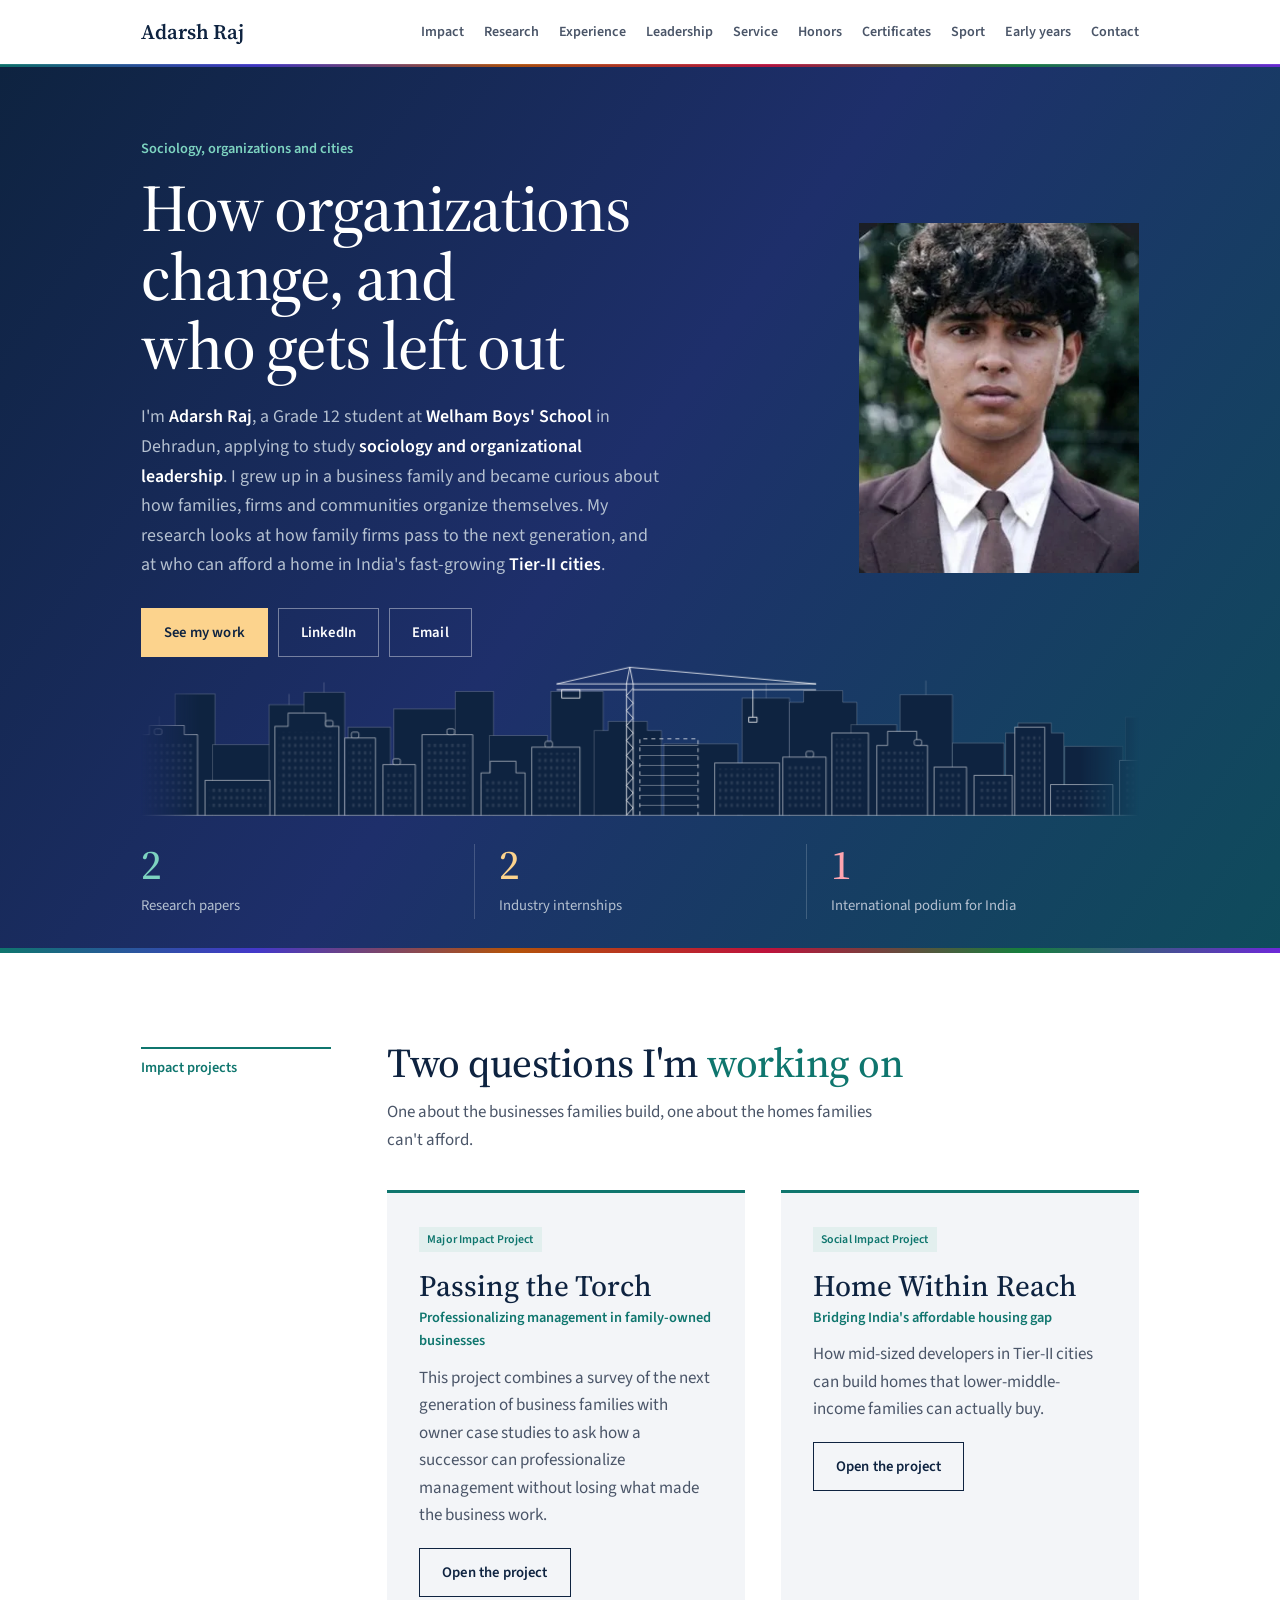
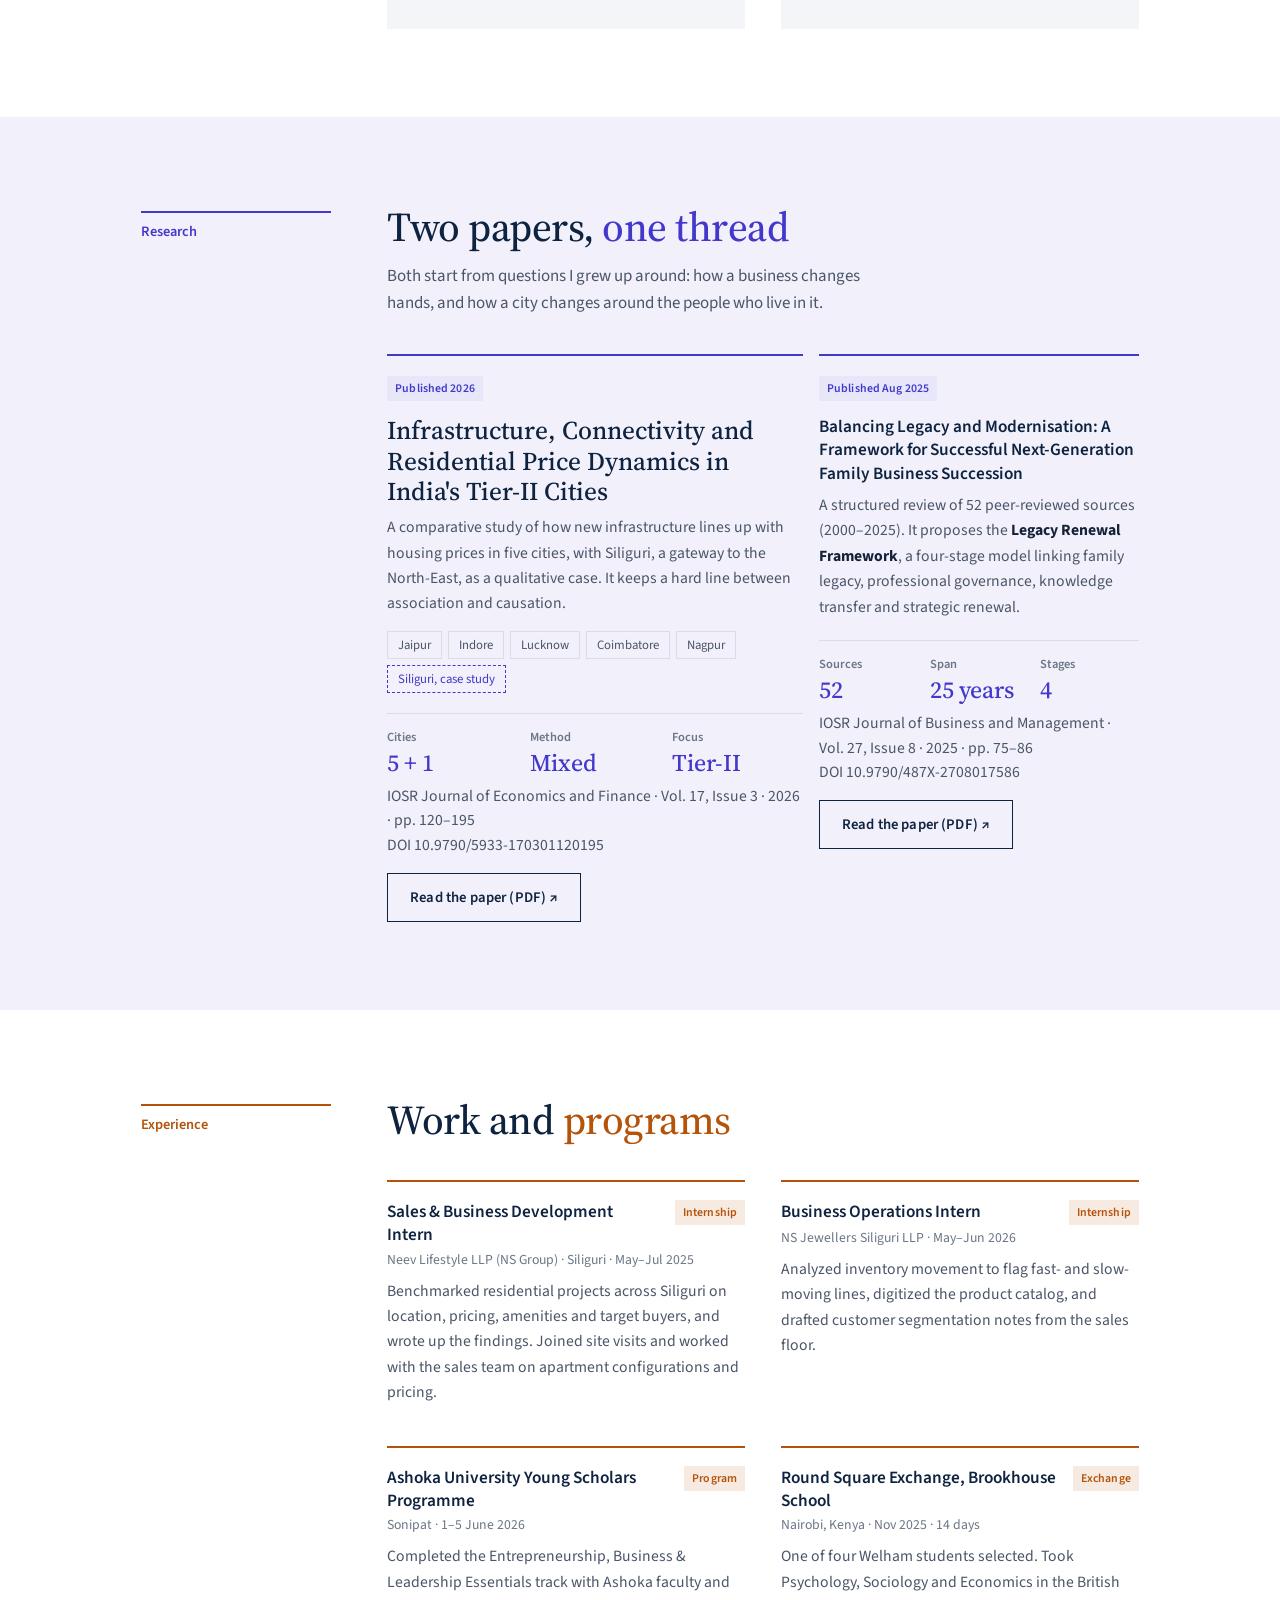
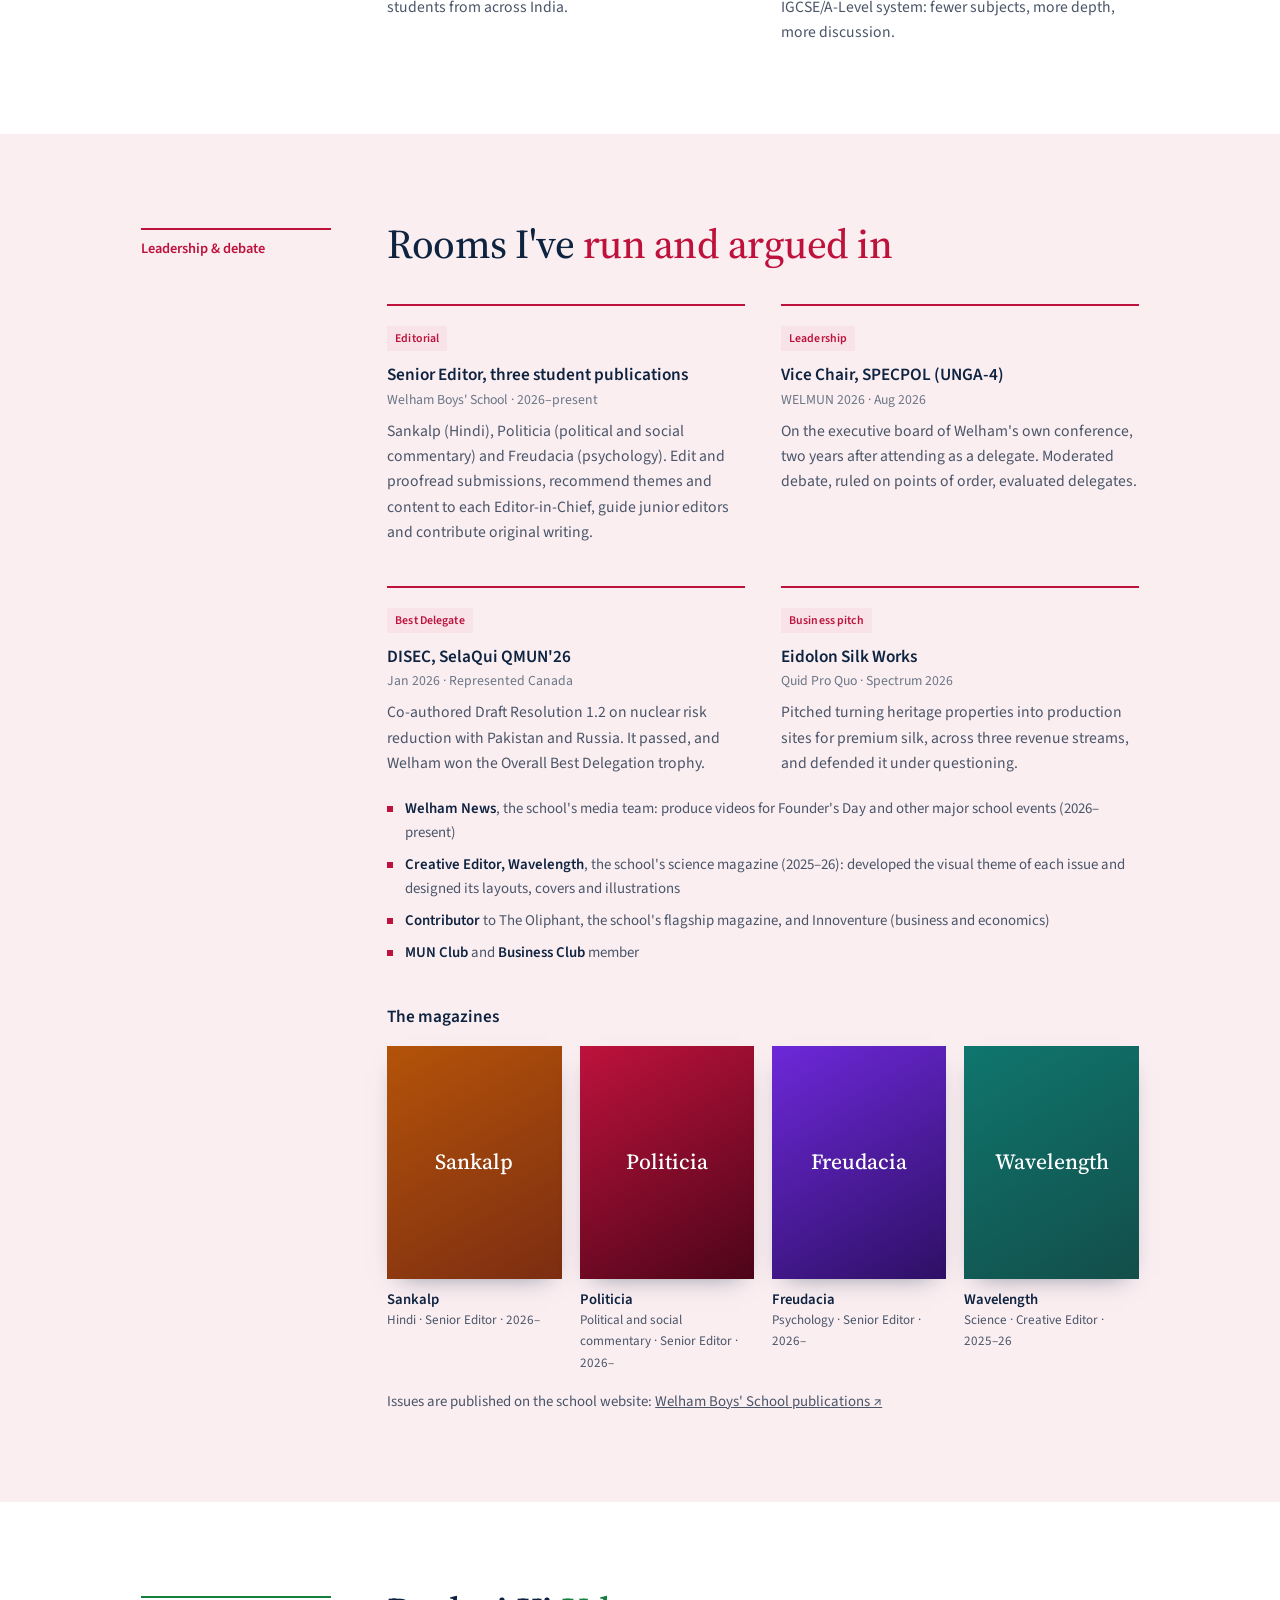
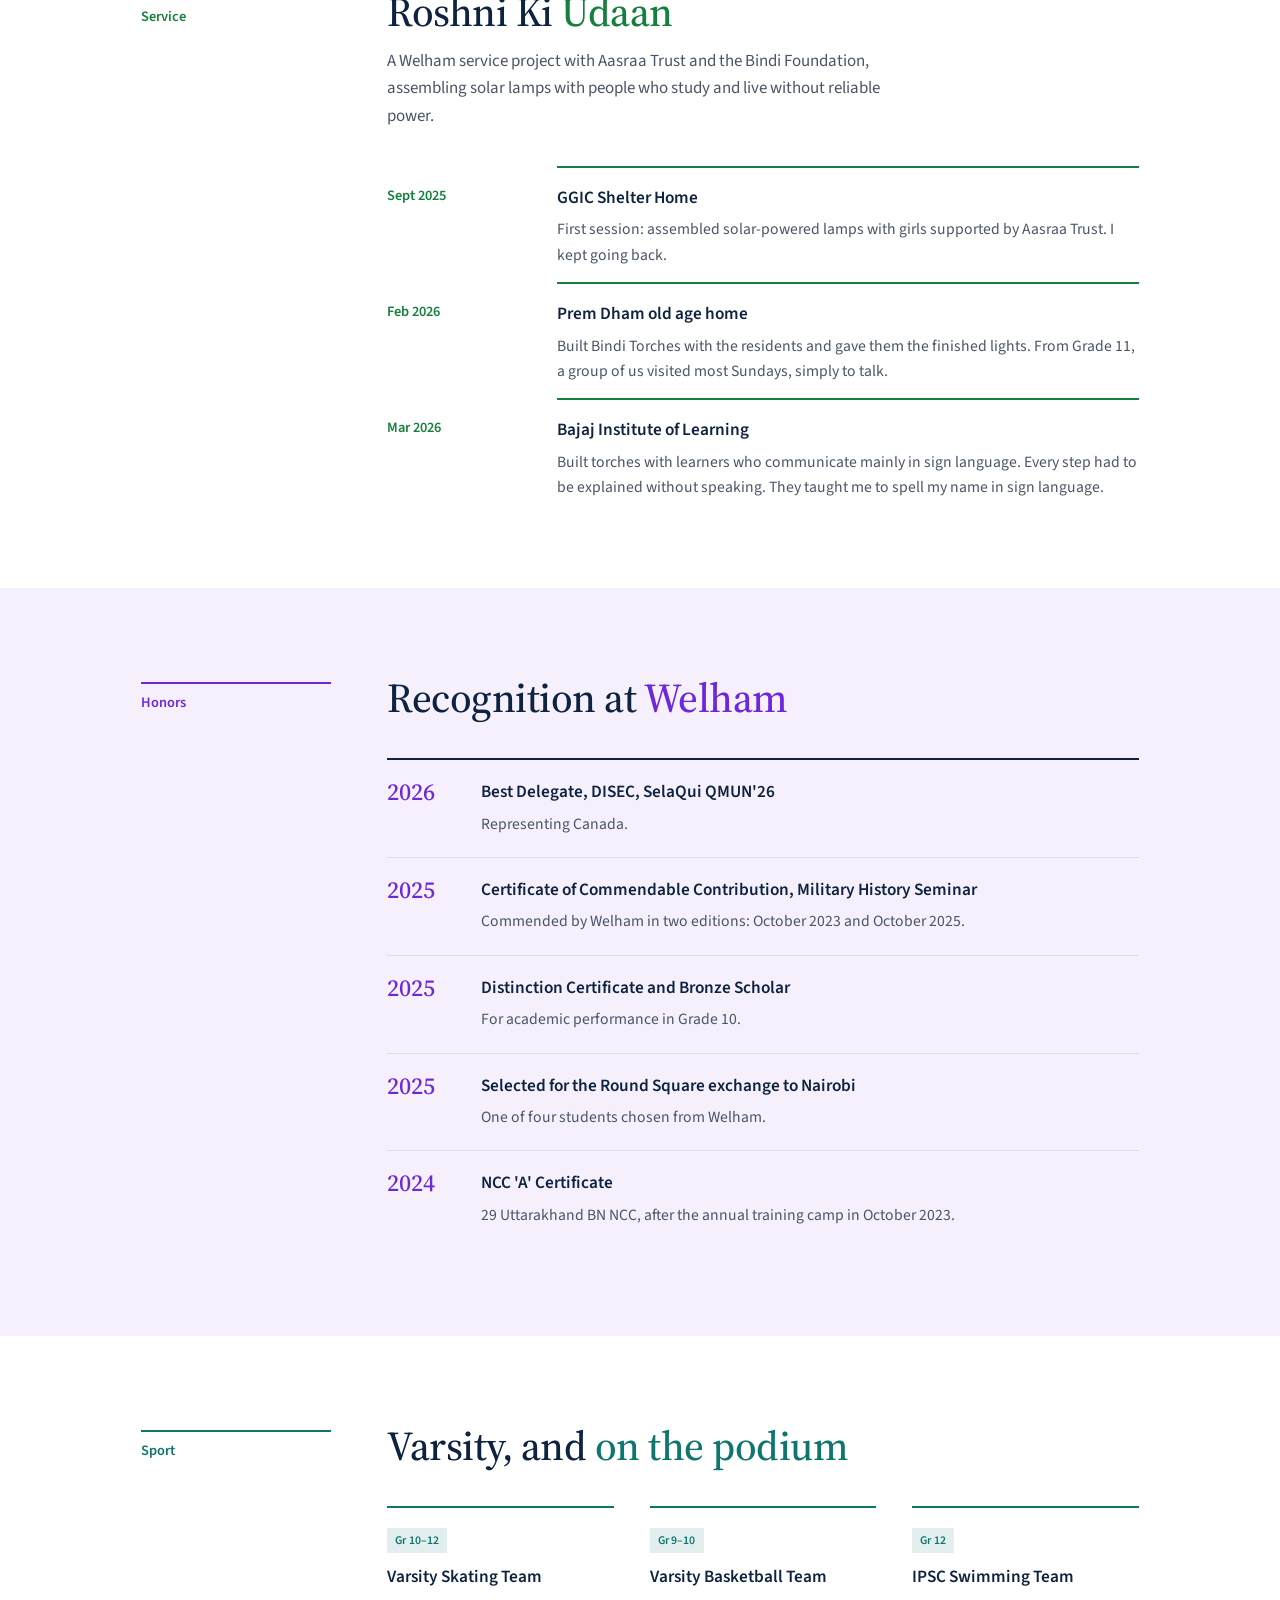
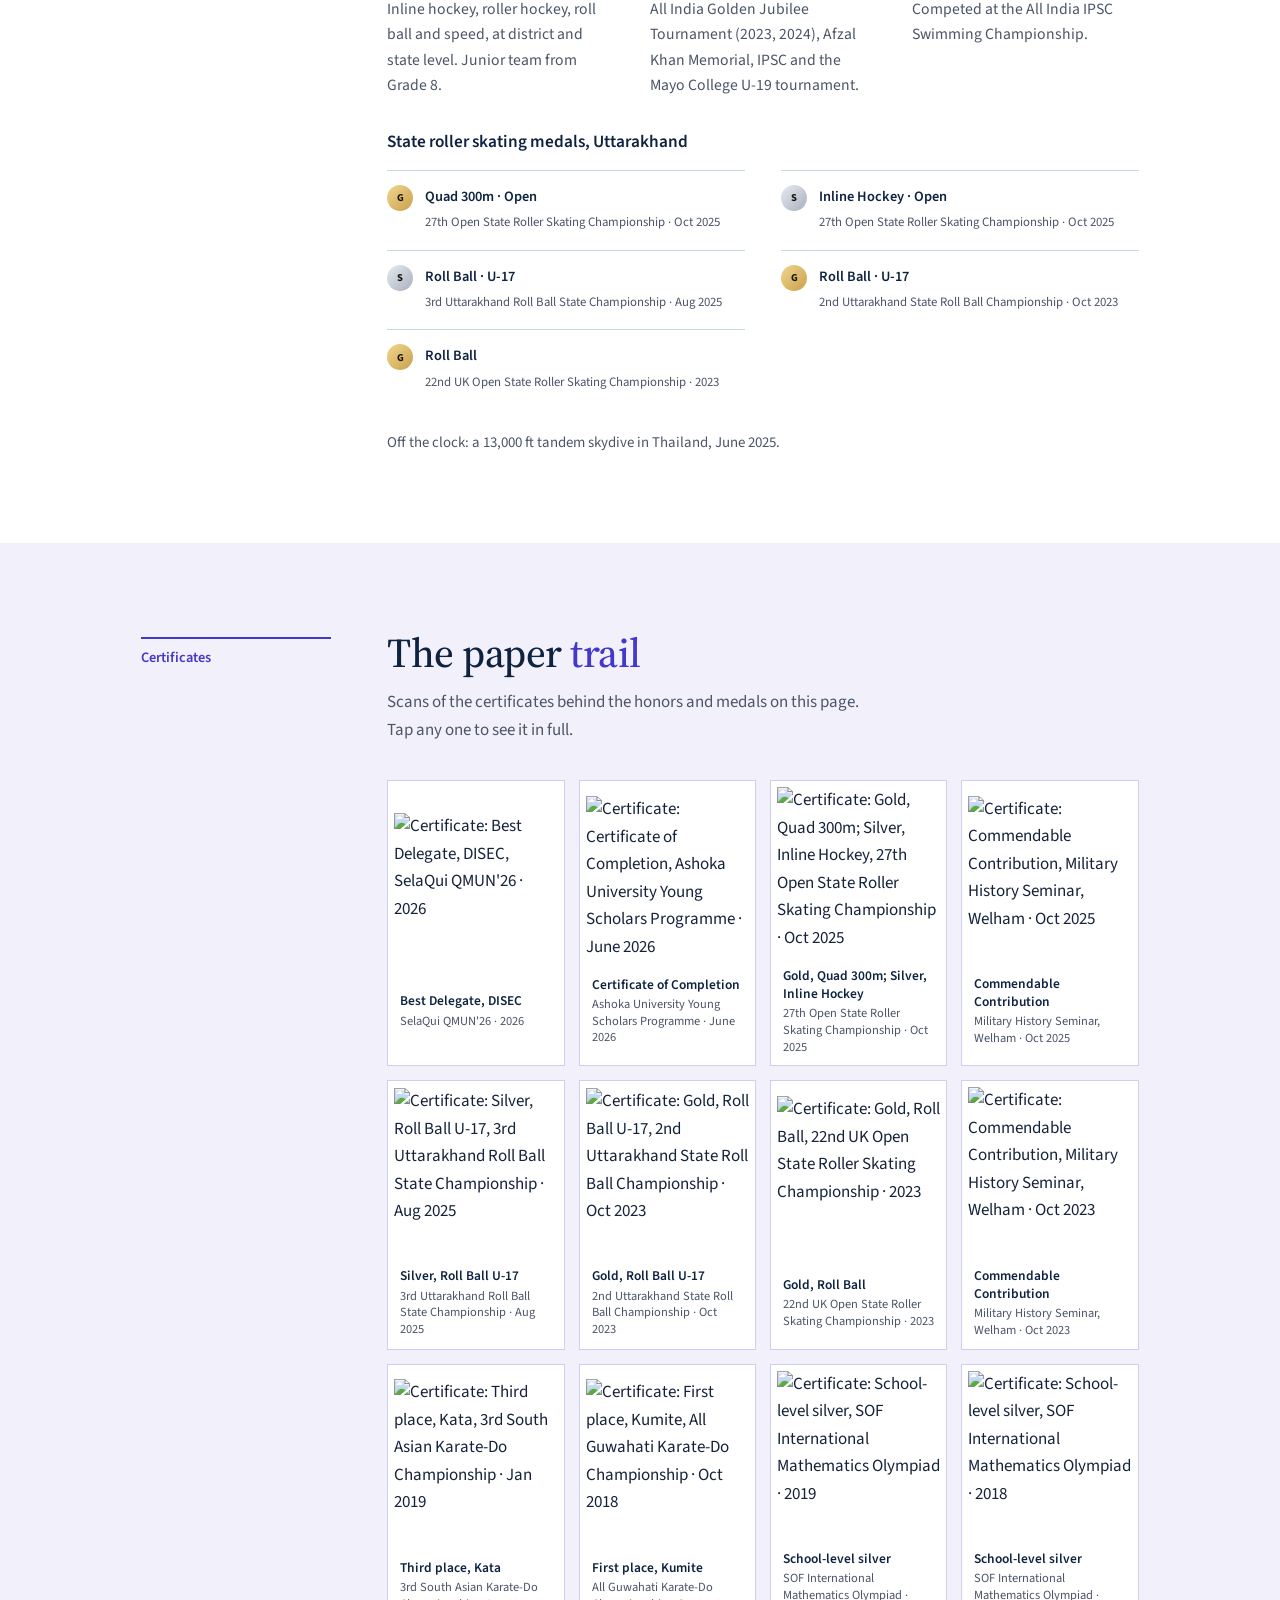
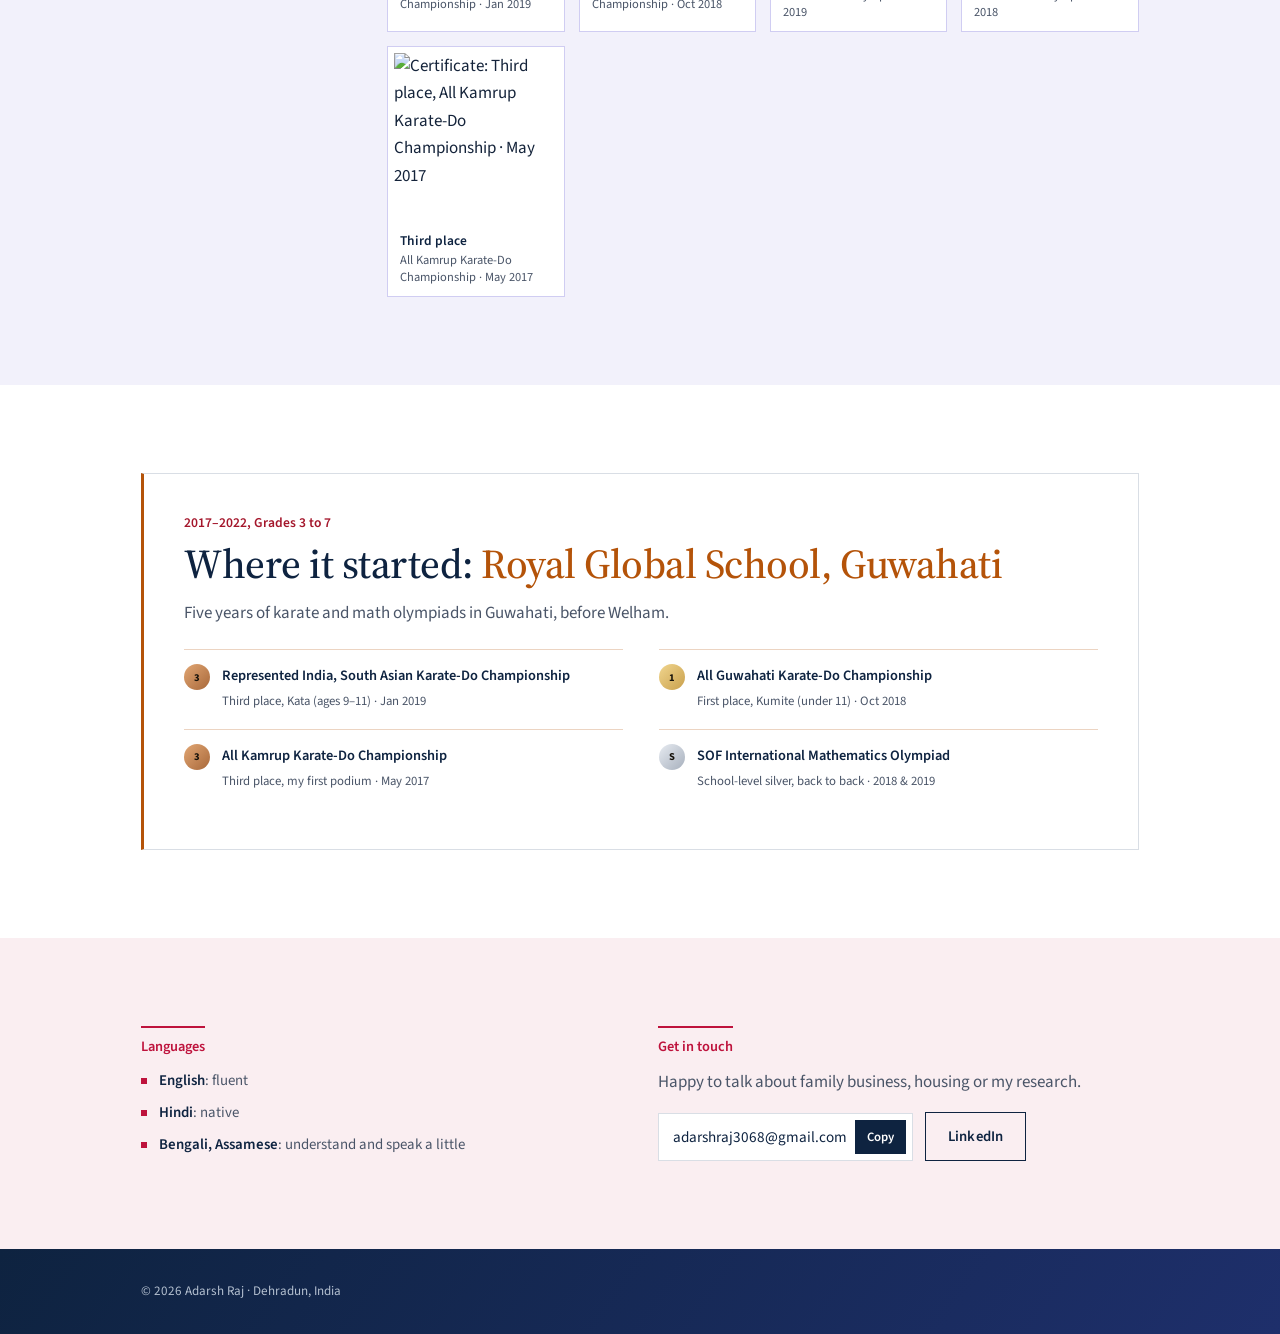
==== index.html @ 747c42c6 "Restore main page with color, certificates and magazines" ====
<!doctype html>
<html lang="en">
<head>
<meta charset="utf-8">
<meta name="viewport" content="width=device-width, initial-scale=1, viewport-fit=cover">
<meta name="google-site-verification" content="YWdhqTRLBDCwGXTAZR_IgAaXhDg65T39j7hcBd7bZ8Q">
<meta name="description" content="Adarsh Raj, a Grade 12 student applying in sociology and organizational leadership: research on family business succession and housing in India.">
<link rel="icon" href="/favicon.ico" sizes="any">
<link rel="icon" href="/icon-192.png" type="image/png" sizes="192x192">
<link rel="apple-touch-icon" href="/apple-touch-icon.png">
<meta name="theme-color" content="#0E2340">
<meta name="referrer" content="strict-origin-when-cross-origin">
<link rel="canonical" href="https://adarshraj.co.in/">
<meta property="og:type" content="website">
<meta property="og:site_name" content="Adarsh Raj">
<meta property="og:title" content="Adarsh Raj | Sociology, Family Business and Housing Research">
<meta property="og:description" content="Adarsh Raj, a Grade 12 student applying in sociology and organizational leadership: research on family business succession and housing in India.">
<meta property="og:url" content="https://adarshraj.co.in/">
<meta property="og:image" content="https://adarshraj.co.in/img/og-main.png">
<meta property="og:image:width" content="1200">
<meta property="og:image:height" content="630">
<meta property="og:image:alt" content="Adarsh Raj: family business and housing research">
<meta property="og:locale" content="en_IN">
<meta name="twitter:card" content="summary_large_image">
<meta name="twitter:title" content="Adarsh Raj | Sociology, Family Business and Housing Research">
<meta name="twitter:description" content="Adarsh Raj, a Grade 12 student applying in sociology and organizational leadership: research on family business succession and housing in India.">
<meta name="twitter:image" content="https://adarshraj.co.in/img/og-main.png">
<script type="application/ld+json">{"@context":"https://schema.org","@graph":[{"@type":"Person","@id":"https://adarshraj.co.in/#adarsh","name":"Adarsh Raj","url":"https://adarshraj.co.in/","image":"https://adarshraj.co.in/img/adarsh.jpg","sameAs":["https://www.linkedin.com/in/adarshraj3068"],"description":"Grade 12 student applying to study sociology and organizational leadership, with research on family business succession and affordable housing in India.","knowsAbout":["Family business succession","Affordable housing","Real estate","Tier-II cities"],"affiliation":{"@type":"EducationalOrganization","name":"The Welham Boys' School","address":"Dehradun, India"}},{"@type":"WebSite","@id":"https://adarshraj.co.in/#site","url":"https://adarshraj.co.in/","name":"Adarsh Raj","publisher":{"@id":"https://adarshraj.co.in/#adarsh"}},{"@type":"ScholarlyArticle","headline":"Infrastructure, Connectivity and Residential Price Dynamics in India's Tier-II Cities","author":{"@id":"https://adarshraj.co.in/#adarsh"},"datePublished":"2026","isPartOf":{"@type":"Periodical","name":"IOSR Journal of Economics and Finance"},"url":"https://www.iosrjournals.org/iosr-jef/papers/Vol17-Issue3/Ser-1/O170301120195.pdf"},{"@type":"ScholarlyArticle","headline":"Balancing Legacy and Modernisation: A Framework for Successful Next-Generation Family Business Succession","author":{"@id":"https://adarshraj.co.in/#adarsh"},"datePublished":"2025-08","isPartOf":{"@type":"Periodical","name":"IOSR Journal of Business and Management"},"url":"https://www.iosrjournals.org/iosr-jbm/papers/Vol27-issue8/Ser-1/K2708017586.pdf"}]}</script>
<title>Adarsh Raj | Sociology, Family Business and Housing Research</title>
<link rel="preconnect" href="https://fonts.googleapis.com">
<link rel="preconnect" href="https://fonts.gstatic.com" crossorigin>
<link rel="stylesheet" href="https://fonts.googleapis.com/css2?family=Source+Serif+4:opsz,wght@8..60,500;8..60,600&family=Source+Sans+3:wght@400;600;700&display=swap">
<style>
/* Layout: navy cover band with photo and key figures; ruled sections with labels in a left column; navy footer. */
:root{
  --bg:#FFFFFF; --bg2:#F3F5F8; --card:#FFFFFF; --card2:#F7F8FA; --line:#D9DEE5;
  --text:#14233A; --muted:#4A5568; --dim:#6B7686;
  --gold:#A4162B; --gold2:#0E2340; --goldsoft:rgba(14,35,64,.045); --blue:#2F5D8A;
  --navy:#0E2340; --navy2:#1B355A; --crimson:#A4162B; --onnavy:#F2F5F9; --onnavy2:#B4C0D0;
  --display:"Source Serif 4",Georgia,"Times New Roman",serif; --body:"Source Sans 3",system-ui,-apple-system,"Segoe UI",sans-serif; --mono:"Source Sans 3",system-ui,sans-serif;
  color-scheme:light;
}
*{box-sizing:border-box}
html{scroll-behavior:smooth}
@media (prefers-reduced-motion:reduce){html{scroll-behavior:auto}*{animation:none!important;transition:none!important}}
body{background:var(--bg);color:var(--text);font:400 1rem/1.65 var(--body);-webkit-font-smoothing:antialiased}
a{color:inherit}
:focus-visible{outline:2px solid var(--gold);outline-offset:3px;border-radius:6px}
.wrap{max-width:1100px;margin:0 auto;padding-inline:max(16px,4vw)}
.glow{position:fixed;inset:auto;border-radius:50%;filter:blur(100px);pointer-events:none;z-index:0;opacity:.35}
.glow.a{width:560px;height:560px;background:#cfe5da;top:-200px;left:-180px}
.glow.b{width:480px;height:480px;background:#efe3c9;top:40%;right:-220px;opacity:.22}
main,nav,footer{position:relative;z-index:1}

/* nav */
nav{position:sticky;top:env(safe-area-inset-top,0px);z-index:20;background:rgba(247,245,240,.88);backdrop-filter:blur(14px);-webkit-backdrop-filter:blur(14px);border-bottom:1px solid var(--line)}
nav .wrap{display:flex;align-items:center;gap:24px;height:60px}
.brand{font:600 1.1rem var(--display);text-decoration:none;white-space:nowrap}
.brand span{color:var(--gold)}
.links{display:flex;gap:20px;overflow-x:auto;scrollbar-width:none;margin-left:auto;mask-image:linear-gradient(90deg,#000 90%,transparent)}
.links::-webkit-scrollbar{display:none}
.links a{font:600 .82rem var(--body);color:var(--muted);text-decoration:none;white-space:nowrap;padding:6px 0}
.links a:hover{color:var(--gold)}

/* hero */
.hero{display:grid;grid-template-columns:minmax(0,1fr) 300px;gap:56px;align-items:center;padding-block:80px 64px}
.eyebrow{font:500 .72rem/1 var(--mono);letter-spacing:.16em;text-transform:uppercase;color:var(--gold)}
h1{font:500 clamp(2.6rem,6vw,4.4rem)/1.03 var(--display);letter-spacing:-.02em;margin:16px 0 20px;text-wrap:balance}
h1 em{color:var(--gold);font-style:italic}
.lede{color:var(--muted);font-size:1.08rem;max-width:56ch;margin:0}
.lede b{color:var(--text);font-weight:600}
.ctas{display:flex;flex-wrap:wrap;gap:10px;margin-top:28px}
.btn{display:inline-flex;align-items:center;gap:8px;padding:12px 18px;border-radius:12px;font:600 .9rem var(--body);text-decoration:none;border:1px solid var(--line);background:var(--card);transition:transform .2s,border-color .2s,background .2s}
.btn:hover{transform:translateY(-2px);border-color:var(--gold2)}
.btn.gold{background:#1F5C4A;color:#fff;border-color:transparent}
.portrait{position:relative;justify-self:center;width:100%;max-width:300px}
.portrait .ring{aspect-ratio:1;border-radius:50%;padding:6px;background:conic-gradient(from 200deg,var(--gold),#9cc4b4,var(--gold))}
.portrait img{width:100%;height:100%;object-fit:cover;border-radius:50%;display:block;border:6px solid var(--bg)}
.stats{display:grid;grid-template-columns:repeat(3,minmax(0,1fr));gap:12px;margin-top:48px;padding-top:28px;border-top:1px solid var(--line)}
.stat b{display:block;font:500 2rem/1.1 var(--display);color:var(--gold);font-variant-numeric:tabular-nums}
.stat span{font-size:.82rem;color:var(--muted)}

/* sections */
section{padding-block:72px;border-top:1px solid var(--line);scroll-margin-top:60px}
.head{margin-bottom:32px;max-width:680px}
h2{font:500 clamp(1.8rem,3.4vw,2.5rem)/1.12 var(--display);margin:10px 0 8px;text-wrap:balance}
h2 em{color:var(--gold);font-style:italic}
.head p{color:var(--muted);margin:0}
h3{font:600 1.05rem/1.35 var(--body);margin:0}
.card{background:var(--card);border:1px solid var(--line);border-radius:18px;padding:22px}
.card p{color:var(--muted);font-size:.93rem;margin:8px 0 0}
.meta{font:500 .74rem/1.4 var(--mono);color:var(--dim);margin-top:4px;letter-spacing:.02em}
.grid2{display:grid;grid-template-columns:repeat(2,minmax(0,1fr));gap:16px}
.grid3{display:grid;grid-template-columns:repeat(3,minmax(0,1fr));gap:16px}
.pill{display:inline-block;font:600 .68rem var(--body);padding:4px 10px;border-radius:99px;background:var(--goldsoft);color:var(--gold);white-space:nowrap}
.pill.blue{background:rgba(31,78,121,.08);color:var(--blue)}
.top{display:flex;justify-content:space-between;align-items:flex-start;gap:12px}
ul.clean{list-style:none;padding:0;margin:12px 0 0;display:grid;gap:8px}
ul.clean li{color:var(--muted);font-size:.93rem;padding-left:18px;position:relative}
ul.clean li::before{content:"";position:absolute;left:0;top:.62em;width:7px;height:7px;border-radius:2px;background:var(--gold2)}
ul.clean b{color:var(--text);font-weight:600}

/* impact */
.impact{position:relative;overflow:hidden;padding:28px;border-radius:22px;background:linear-gradient(160deg,var(--card2),var(--card));border:1px solid var(--line)}
.impact h3{font:500 1.6rem/1.2 var(--display);margin-top:14px}
.impact .sub{color:var(--gold);font-weight:600;font-size:.9rem;margin-top:4px}
.impact .soon{margin-top:18px;font:500 .76rem var(--mono);color:var(--dim)}

/* research */
.pub{margin:18px 0 0;font:500 .74rem/1.5 var(--mono);color:var(--dim)}
.paper .btn{margin-top:16px}
.feature{display:grid;grid-template-columns:minmax(0,1.3fr) minmax(0,1fr);gap:16px}
.paper.big h3{font:500 1.45rem/1.25 var(--display)}
dl.facts{display:grid;grid-template-columns:repeat(3,minmax(0,1fr));gap:12px;margin:20px 0 0}
dl.facts dt{font:500 .66rem var(--mono);letter-spacing:.1em;text-transform:uppercase;color:var(--dim)}
dl.facts dd{margin:4px 0 0;font:500 1.15rem var(--display);color:var(--gold)}
.chips{display:flex;flex-wrap:wrap;gap:6px;margin-top:14px}
.chips span{font:500 .72rem var(--mono);padding:4px 10px;border-radius:99px;border:1px solid var(--line);color:var(--muted)}
.chips span.q{border-style:dashed;color:var(--gold)}

/* timeline-ish list */
.list{display:grid;gap:14px}
.row{display:grid;grid-template-columns:150px minmax(0,1fr);gap:20px}
.row .when{font:500 .78rem/1.5 var(--mono);color:var(--gold);padding-top:3px}

/* honors */
.honors{display:grid;gap:12px}
.honor{display:grid;grid-template-columns:76px minmax(0,1fr);gap:18px;align-items:start}
.honor .yr{font:500 1.3rem/1 var(--display);color:var(--gold);font-variant-numeric:tabular-nums}

/* medals */
.medals{display:grid;grid-template-columns:repeat(auto-fill,minmax(220px,1fr));gap:12px;margin-top:16px}
.medal{display:flex;gap:12px;align-items:flex-start;background:var(--bg2);border:1px solid var(--line);border-radius:14px;padding:14px}
.dot{flex:none;width:30px;height:30px;border-radius:50%;display:grid;place-items:center;font:700 .7rem var(--body);color:#15110a}
.dot.g{background:linear-gradient(135deg,#f1d68f,#c9a04c)}
.dot.s{background:linear-gradient(135deg,#e7ebf1,#a7b0bd)}
.dot.b{background:linear-gradient(135deg,#e2a774,#a8683a)}
.medal b{display:block;font-size:.9rem}
.medal span{font-size:.8rem;color:var(--muted)}

/* origin */
.origin{border-radius:24px;padding:36px;background:radial-gradient(120% 120% at 0% 0%,rgba(31,92,74,.06),transparent 55%),var(--card);border:1px solid var(--gold2)}
.origin .years{font:500 .78rem var(--mono);color:var(--gold);letter-spacing:.08em}

/* gallery */
.gallery{display:grid;grid-template-columns:repeat(auto-fill,minmax(170px,1fr));gap:14px}
.gallery button{all:unset;cursor:pointer;display:block;border-radius:14px;overflow:hidden;background:var(--card);border:1px solid var(--line);transition:transform .2s,border-color .2s}
.gallery button:hover{transform:translateY(-3px);border-color:var(--gold2)}
.gallery button:focus-visible{outline:2px solid var(--gold);outline-offset:3px}
.gallery img{display:block;width:100%;aspect-ratio:4/3;object-fit:cover;background:#fff}
.gallery span{display:block;padding:10px 12px;font-size:.78rem;color:var(--muted);line-height:1.35}
.lb{position:fixed;inset:0;z-index:50;background:rgba(5,9,16,.92);display:grid;place-items:center;padding:24px}
.lb img{max-width:min(1100px,100%);max-height:80vh;border-radius:10px;background:#fff}
.lb p{margin:14px 0 0;text-align:center;color:var(--muted);font-size:.9rem}
.lb .x{position:absolute;top:16px;right:16px;all:unset;cursor:pointer;width:42px;height:42px;border-radius:50%;display:grid;place-items:center;background:var(--card);border:1px solid var(--line);font-size:1.3rem;color:var(--text)}
.lb .x{position:absolute;top:16px;right:16px}

/* contact */
.contact{display:flex;flex-wrap:wrap;gap:12px;align-items:center}
.copy{display:flex;gap:8px;align-items:center;background:var(--card);border:1px solid var(--line);border-radius:12px;padding:6px 6px 6px 14px}
.copy code{font:500 .9rem var(--mono);user-select:all;word-break:break-all}
.copy button{font:600 .8rem var(--body);padding:8px 12px;border-radius:9px;border:0;background:var(--gold);color:#fff;cursor:pointer}
footer{border-top:1px solid var(--line);padding-block:28px;color:var(--dim);font-size:.82rem}

@media (max-width:900px){
  .hero{grid-template-columns:minmax(0,1fr);gap:32px;padding-block:48px}
  .portrait{order:-1;max-width:200px;justify-self:start}
  .grid3{grid-template-columns:repeat(2,minmax(0,1fr))}
  .feature{grid-template-columns:minmax(0,1fr)}
  .brand{display:none}.links{margin-left:0}
}
@media (max-width:620px){
  .grid2,.grid3{grid-template-columns:minmax(0,1fr)}
  .stats{grid-template-columns:repeat(3,minmax(0,1fr))}
  .row{grid-template-columns:minmax(0,1fr);gap:4px}
  .honor{grid-template-columns:58px minmax(0,1fr)}
  section{padding-block:54px}
  .origin{padding:24px}
  dl.facts{grid-template-columns:repeat(2,minmax(0,1fr))}
}

/* Institutional layer: white paper, navy ink, crimson markers, Source Serif 4 + Source Sans 3 */
body{font:400 1.0625rem/1.62 var(--body);color:var(--text);overflow-x:clip;font-feature-settings:"tnum" 0}
.glow{display:none}
:focus-visible{outline:2px solid var(--crimson);outline-offset:3px;border-radius:0}

/* nav */
nav{background:rgba(255,255,255,.94);border-bottom:1px solid var(--line)}
nav .wrap{height:64px}
.brand{font:600 1.3rem/1 var(--display);color:var(--navy);letter-spacing:-.005em}
.brand span{color:var(--navy)}
.links a{font:600 .88rem var(--body);color:var(--muted)}
.links a:hover{color:var(--crimson)}
@media (min-width:1100px){.links{-webkit-mask-image:none;mask-image:none}}

/* cover band: the first block of every page */
main > .wrap:first-child{max-width:none;background:var(--navy);color:var(--onnavy);padding-inline:calc(max(16px,4vw) + max(0px,(100% - 1100px) / 2))}
.hero{grid-template-columns:minmax(0,1fr) 280px;gap:72px;padding-block:76px 8px}
.hero .eyebrow{color:var(--onnavy2);border:0;padding:0;width:auto;font:600 .9rem/1.3 var(--body)}
h1{font:500 clamp(2.7rem,5.2vw,4.35rem)/1.04 var(--display);letter-spacing:-.018em;margin:14px 0 22px;color:#fff}
h1 em,h2 em{font-style:inherit;color:inherit}
.hero .lede{color:var(--onnavy2);font-size:1.12rem;line-height:1.65;max-width:58ch}
.hero .lede b{color:#fff;font-weight:600}
.hero .pill{background:transparent;color:var(--onnavy);border:1px solid rgba(255,255,255,.35)}
.btn{border-radius:0;padding:13px 22px;font:600 .92rem var(--body);letter-spacing:.01em;background:transparent;color:var(--navy);border:1px solid var(--navy)}
.btn:hover{transform:none;background:var(--navy);color:#fff;border-color:var(--navy)}
.hero .btn{color:#fff;border-color:rgba(255,255,255,.4)}
.hero .btn:hover{background:#fff;color:var(--navy);border-color:#fff}
.btn.gold,.hero .btn.gold{background:#fff;color:var(--navy);border-color:#fff}
.btn.gold:hover,.hero .btn.gold:hover{background:var(--onnavy2);border-color:var(--onnavy2);color:var(--navy)}
.portrait{max-width:280px}
.portrait .ring{aspect-ratio:4/5;border-radius:0;padding:0;background:none}
.portrait img{border-radius:0;border:0;object-fit:cover}
.stats{border-top:0;margin-top:0;padding-block:26px 34px;gap:0}
.stat{padding:0 24px;border-left:1px solid rgba(255,255,255,.18)}
.stat:first-child{padding-left:0;border-left:0}
.stat b{font:500 2.6rem/1 var(--display);color:#fff;margin-bottom:6px}
.stat span{font-size:.92rem;color:var(--onnavy2)}

/* skyline: fine-line drawing across the foot of the cover */
.skyline{height:clamp(110px,12vw,160px);color:#fff;-webkit-mask-image:linear-gradient(90deg,transparent,#000 6%,#000 94%,transparent);mask-image:linear-gradient(90deg,transparent,#000 6%,#000 94%,transparent)}
.sky{display:block;width:100%;height:100%}
.sky path,.sky rect{vector-effect:non-scaling-stroke}
.sky .back path,.sky .back rect{fill:var(--navy);stroke:currentColor;stroke-width:1;stroke-opacity:.2}
.sky .front path,.sky .front rect{fill:var(--navy);stroke:currentColor;stroke-width:1;stroke-opacity:.52}
.sky .front rect.w{fill:url(#win);stroke:none;opacity:.12}
.sky .site path{fill:none;stroke:currentColor;stroke-width:1;stroke-opacity:.7}
.sky .site .dash{stroke-dasharray:4 4}
.sky .site .slab{stroke-opacity:.35}
.sky .crane path{fill:none;stroke:currentColor;stroke-width:1;stroke-opacity:.8}
.sky .ground{fill:none;stroke:currentColor;stroke-width:1;stroke-opacity:.45}
@media (prefers-reduced-motion:no-preference){
  .sky .bl{transform-box:fill-box;transform-origin:50% 100%;animation:rise 1s cubic-bezier(.2,.8,.2,1) both;animation-delay:calc(.35s + var(--i) * 40ms)}
  .sky .back .bl{animation-duration:1.3s}
  .sky .ground{stroke-dasharray:1;animation:draw .9s cubic-bezier(.6,0,.2,1) .1s both}
  .sky .site path{animation:fade .8s ease-out 1.3s both}
  .sky .crane path{stroke-dasharray:1;animation:draw 1.2s ease-in-out 1.5s both}
}
@keyframes rise{from{transform:scaleY(0)}}
@keyframes draw{from{stroke-dashoffset:1}}
@keyframes fade{from{opacity:0}}

/* sections */
section{padding-block:88px;border-top:0}
section:nth-of-type(even){background:var(--bg2)}
.eyebrow{display:block;width:max-content;max-width:100%;font:600 .9rem/1.3 var(--body);color:var(--navy);letter-spacing:0;text-transform:none;border-top:2px solid var(--crimson);padding-top:10px}
.n2,.origin .years{font:600 .85rem/1.3 var(--body);color:var(--crimson);letter-spacing:0;text-transform:none}
h2{font:500 clamp(1.95rem,3.2vw,2.65rem)/1.12 var(--display);letter-spacing:-.012em;color:var(--navy);margin:16px 0 12px}
.head p{font-size:1.06rem;color:var(--muted);max-width:62ch}
h3{font:600 1.08rem/1.35 var(--body);color:var(--navy)}
@media (min-width:900px){
  section:has(> .wrap > .head) > .wrap{display:grid;grid-template-columns:190px minmax(0,1fr);column-gap:56px;align-items:start}
  section:has(> .wrap > .head) > .wrap > *{grid-column:2}
  section:has(> .wrap > .head) .head{display:contents}
  section:has(> .wrap > .head) .head .eyebrow{grid-column:1;grid-row:1;width:auto;margin-top:6px}
  section:has(> .wrap > .head) .head h2{grid-column:2;grid-row:1;margin-top:0}
  section:has(> .wrap > .head) .head h2:last-child{margin-bottom:36px}
  section:has(> .wrap > .head) .head p{grid-column:2;margin:0 0 36px}
}

/* items: ruled columns instead of boxes */
.card{background:none;border:0;border-top:2px solid var(--navy);border-radius:0;padding:18px 0 0}
.card p{color:var(--muted);font-size:.98rem}
.grid2,.grid3{column-gap:36px;row-gap:40px}
.top{gap:16px}
.meta{font:400 .86rem/1.45 var(--body);color:var(--dim);letter-spacing:0;font-variant-numeric:tabular-nums}
.pill{border-radius:0;background:var(--goldsoft);color:var(--navy);border:0;font:600 .74rem var(--body);letter-spacing:.01em;padding:4px 8px}
.pill.blue{background:rgba(47,93,138,.09);color:var(--blue)}
ul.clean li{color:var(--muted)}
ul.clean li::before{width:6px;height:6px;border-radius:0;top:.62em;background:var(--crimson)}
ul.clean b{color:var(--navy);font-weight:600}

.impact{border-radius:0;background:var(--bg2);border:0;border-top:3px solid var(--navy);padding:32px}
section:nth-of-type(even) .impact{background:#fff}
.impact h3{font:500 1.85rem/1.12 var(--display);color:var(--navy);margin-top:16px}
.impact .sub{color:var(--crimson);font-weight:600}

.paper.big h3{font:500 1.6rem/1.2 var(--display);color:var(--navy)}
dl.facts{border-top:1px solid var(--line);padding-top:14px}
dl.facts dt{font:600 .78rem var(--body);letter-spacing:0;text-transform:none;color:var(--dim)}
dl.facts dd{font:500 1.5rem/1.1 var(--display);color:var(--navy)}
.chips span{font:400 .8rem var(--body);border-radius:0;border-color:var(--line);color:var(--muted)}
.chips span.q{border-style:dashed;color:var(--crimson);border-color:var(--crimson)}
.pub{font:400 .84rem/1.55 var(--body);color:var(--dim)}

.row{grid-template-columns:150px minmax(0,1fr)}
.row .when{font:600 .9rem/1.4 var(--body);color:var(--crimson);padding-top:20px;font-variant-numeric:tabular-nums}
.honors{gap:0}
.card.honor{border-top:1px solid var(--line);padding:20px 0}
.card.honor:first-child{border-top:2px solid var(--navy)}
.honor .yr{font:500 1.5rem/1 var(--display);color:var(--navy)}

.medals{grid-template-columns:repeat(2,minmax(0,1fr));column-gap:36px;row-gap:0}
.medal{background:none;border:0;border-top:1px solid var(--line);border-radius:0;padding:14px 0}
.medal b{color:var(--navy);font-weight:600}
.dot{width:26px;height:26px;font-size:.66rem}

.origin{border-radius:0;background:#fff;border:1px solid var(--line);border-left:3px solid var(--crimson);padding:40px}
.origin h2{margin-top:12px}

.copy{border-radius:0;background:#fff;border-color:var(--line)}
.copy code{font:400 .95rem var(--body);color:var(--navy)}
.copy button{border-radius:0;background:var(--navy);color:#fff}
footer{background:var(--navy);color:var(--onnavy2);border:0;padding-block:32px}
footer a{color:#fff}

/* project-page parts */
.big:not(.paper){font:500 2.5rem/1 var(--display);color:var(--navy)}
.src{font:400 .78rem/1.45 var(--body);color:var(--dim)}
.callout{border-radius:0;border:0;border-left:3px solid var(--navy);background:var(--goldsoft);color:var(--muted)}
.callout b{color:var(--navy)}
th{font:600 .82rem var(--body);letter-spacing:0;text-transform:none;color:var(--navy);border-bottom:2px solid var(--navy)}
.step .n{border-radius:0;background:var(--navy);color:#fff;font:500 1.3rem var(--display)}
.inputs input{border-radius:0;background:#fff;border-color:var(--line)}
.inputs input:focus{outline:2px solid var(--navy)}
.out div{border-radius:0;background:#fff}
.out .hl{background:var(--navy);border-color:var(--navy)}
.out .hl span,.out .hl p{color:var(--onnavy2)}
.out .hl b{color:#fff;font:500 1.55rem var(--display)}
ol.refs a,.card a,.callout a,.head a{color:var(--navy);text-decoration-color:var(--crimson);text-underline-offset:3px}

@media (max-width:900px){
  .hero{grid-template-columns:minmax(0,1fr);gap:32px;padding-block:44px 4px}
  .portrait{max-width:190px;justify-self:start}
  .medals{grid-template-columns:minmax(0,1fr)}
}
@media (max-width:620px){
  section{padding-block:64px}
  .stat{padding:0 12px}
  .stat b{font-size:2.1rem}
  .stat span{font-size:.8rem}
  .impact,.origin{padding:24px}
  .row .when{padding-top:0}
}

/* COLOR LAYER: one accent per section, cycling through six hues */
section{--ac:#0F766E}
section:nth-of-type(6n+2){--ac:#4338CA}
section:nth-of-type(6n+3){--ac:#B45309}
section:nth-of-type(6n+4){--ac:#BE123C}
section:nth-of-type(6n+5){--ac:#15803D}
section:nth-of-type(6n+6){--ac:#6D28D9}
section{background:#fff}
section:nth-of-type(even){background:color-mix(in srgb,var(--ac) 7%,#fff)}
section .eyebrow{color:var(--ac);border-top-color:var(--ac)}
section h2 em{color:var(--ac)}
section .card,section .impact{border-top-color:var(--ac)}
section .pill,section .pill.blue{background:color-mix(in srgb,var(--ac) 12%,#fff);color:var(--ac)}
section ul.clean li::before{background:var(--ac)}
section .row .when,section .n2,section .impact .sub{color:var(--ac)}
section .honor .yr,section dl.facts dd{color:var(--ac)}
section .chips span.q{color:var(--ac);border-color:var(--ac)}
section .btn:hover{background:var(--ac);border-color:var(--ac);color:#fff}
section .card a,section .head a,section .callout a{text-decoration-color:var(--ac)}
section .callout{border-left-color:var(--ac);background:color-mix(in srgb,var(--ac) 8%,#fff)}
section .step .n{background:var(--ac)}
section .medal{border-top-color:color-mix(in srgb,var(--ac) 25%,#fff)}
section .origin{border-left-color:var(--ac)}
/* cover band: deep gradient and a multicolor rule */
main > .wrap:first-child{background:linear-gradient(125deg,#0E2340 0%,#1E2F6B 48%,#0F4C5C 100%);position:relative}
main > .wrap:first-child::after{content:"";position:absolute;left:0;right:0;bottom:0;height:5px;background:linear-gradient(90deg,#0F766E,#4338CA,#B45309,#BE123C,#15803D,#6D28D9)}
nav{border-bottom:0;box-shadow:0 1px 0 var(--line)}
nav::after{content:"";position:absolute;left:0;right:0;bottom:-3px;height:3px;background:linear-gradient(90deg,#0F766E,#4338CA,#B45309,#BE123C,#15803D,#6D28D9);opacity:.9}
.hero .eyebrow{color:#7DD3C0}
.stat:nth-child(1) b{color:#7DD3C0}
.stat:nth-child(2) b{color:#FCD38D}
.stat:nth-child(3) b{color:#FDA4AF}
.stat:nth-child(4) b{color:#C4B5FD}
.btn.gold,.hero .btn.gold{background:#FCD38D;border-color:#FCD38D;color:#0E2340}
.btn.gold:hover,.hero .btn.gold:hover{background:#fff;border-color:#fff}
.links a:hover{color:#0F766E}
footer{background:linear-gradient(125deg,#0E2340,#1E2F6B)}
/* proof gallery + magazines */
.gallery button{border-radius:0;border:1px solid color-mix(in srgb,var(--ac) 25%,#fff);background:#fff}
.gallery button:hover{border-color:var(--ac)}
.gallery img{aspect-ratio:1;object-fit:contain;background:#fff;padding:6px}
.gallery.land img{aspect-ratio:4/3;object-position:center}
.gallery span b{display:block;color:var(--navy);font-weight:600;font-size:.84rem;margin-bottom:2px}
.mags{display:grid;grid-template-columns:repeat(4,minmax(0,1fr));gap:18px;margin-top:18px;align-items:start}
.mag{all:unset;cursor:pointer;display:flex;flex-direction:column;justify-content:flex-start;text-align:left;align-self:start}
.mag .cv{aspect-ratio:3/4;display:grid;place-items:center;text-align:center;padding:14px;color:#fff;font:500 1.35rem/1.15 var(--display);background:linear-gradient(150deg,var(--m1),var(--m2));box-shadow:0 10px 24px -14px rgba(14,35,64,.55);transition:transform .2s;overflow:hidden;position:relative}
.mag .cv img{position:absolute;inset:0;width:100%;height:100%;object-fit:cover}
.mag:hover .cv,.mag:focus-visible .cv{transform:translateY(-4px)}
.mag b{display:block;margin-top:10px;font:600 .92rem var(--body);color:var(--navy)}
.mag span{display:block;font-size:.82rem;color:var(--muted)}
.lb .go{display:inline-block;margin-top:12px;color:#fff;font-weight:600;text-decoration:underline;text-underline-offset:3px}
.lb p{color:#cbd5e1}
.lb[hidden]{display:none}
.lb #lbTile .mag{cursor:default}
@media (max-width:900px){.mags{grid-template-columns:repeat(2,minmax(0,1fr))}}
</style>
<style>body{margin:0}img{max-width:100%}[hidden]{display:none!important}</style>
</head>
<body>

<div class="glow a" aria-hidden="true"></div>
<div class="glow b" aria-hidden="true"></div>

<nav aria-label="Sections"><div class="wrap">
  <a class="brand" href="#top">Adarsh <span>Raj</span></a>
  <div class="links">
    <a href="#impact">Impact</a><a href="#research">Research</a><a href="#experience">Experience</a><a href="#leadership">Leadership</a><a href="#service">Service</a><a href="#honors">Honors</a><a href="#certificates">Certificates</a><a href="#sport">Sport</a><a href="#origin">Early years</a><a href="#contact">Contact</a>
  </div>
</div></nav>

<main>
<div class="wrap" id="top">
  <header class="hero">
    <div>
      <div class="eyebrow">Sociology, organizations and cities</div>
      <h1>How organizations change, and <em>who gets left out</em></h1>
      <p class="lede">I'm <b>Adarsh Raj</b>, a Grade 12 student at <b>Welham Boys' School</b> in Dehradun, applying to study <b>sociology and organizational leadership</b>. I grew up in a business family and became curious about how families, firms and communities organize themselves. My research looks at how family firms pass to the next generation, and at who can afford a home in India's fast-growing <b>Tier-II cities</b>.</p>
      <div class="ctas">
        <a class="btn gold" href="#impact">See my work</a>
        <a class="btn" href="https://www.linkedin.com/in/adarshraj3068" target="_blank" rel="noopener">LinkedIn</a>
        <a class="btn" href="mailto:adarshraj3068@gmail.com">Email</a>
      </div>
    </div>
    <div class="portrait"><div class="ring"><picture><source srcset="img/adarsh.webp" type="image/webp"><img src="img/adarsh.jpg" alt="Adarsh Raj, Grade 12 student at Welham Boys' School in Dehradun" width="300" height="300" fetchpriority="high" decoding="async"></picture></div></div>
  </header>
  <div class="skyline" aria-hidden="true"><svg class="sky" viewBox="0 0 1200 200" preserveAspectRatio="xMidYMax slice" role="presentation" focusable="false"><defs>
<linearGradient id="metal" x1="0" y1="0" x2="1200" y2="0" gradientUnits="userSpaceOnUse">
<stop offset="0" style="stop-color:var(--m1)"/><stop offset=".3" style="stop-color:var(--m2)"/><stop offset=".5" style="stop-color:var(--m1)"/><stop offset=".72" style="stop-color:var(--m2)"/><stop offset="1" style="stop-color:var(--m1)"/>
</linearGradient>
<pattern id="win" width="7" height="9" patternUnits="userSpaceOnUse"><rect x="2" y="2" width="3" height="4" fill="currentColor"/></pattern>
</defs><g class="back"><g class="bl bk" style="--i:0"><path d="M-10 196V99H54V196M22 99V77"/></g><g class="bl bk" style="--i:1"><path d="M41 196V50H89V196"/></g><g class="bl bk" style="--i:2"><path d="M86 196V111H167V196"/></g><g class="bl bk" style="--i:3"><path d="M154 196V63H203V196M178 63V50"/></g><g class="bl bk" style="--i:4"><path d="M196 196V48H245V196M220 48V36"/></g><g class="bl bk" style="--i:5"><path d="M249 196V90H300V196"/></g><g class="bl bk" style="--i:6"><path d="M304 196V68H385V196"/></g><g class="bl bk" style="--i:7"><path d="M378 196V47H424V196"/></g><g class="bl bk" style="--i:8"><path d="M419 196V100H489V196"/></g><g class="bl bk" style="--i:9"><path d="M493 196V47H556V196"/></g><g class="bl bk" style="--i:10"><path d="M545 196V94H562V83H609V94H626V196"/></g><g class="bl bk" style="--i:11"><path d="M629 196V110H718V196"/></g><g class="bl bk" style="--i:12"><path d="M723 196V55H780V196M752 55V38"/></g><g class="bl bk" style="--i:13"><path d="M780 196V60H797V46H844V60H861V196"/></g><g class="bl bk" style="--i:14"><path d="M854 196V87H909V196"/></g><g class="bl bk" style="--i:15"><path d="M913 196V51H976V196M944 51V34"/></g><g class="bl bk" style="--i:16"><path d="M976 196V109H1038V196"/></g><g class="bl bk" style="--i:17"><path d="M1040 196V97H1055V85H1095V97H1110V196"/></g><g class="bl bk" style="--i:18"><path d="M1111 196V113H1181V196"/></g><g class="bl bk" style="--i:19"><path d="M1184 196V78H1201V57H1247V78H1264V196"/></g></g><g class="front"><g class="bl fr" style="--i:0"><path d="M-6 196V99H10V88H52V99H68V196"/><rect class="w" x="-1" y="106" width="64" height="83" fill="url(#win)" stroke="none"/><rect x="16" y="92" width="9" height="7" rx="2"/></g><g class="bl fr" style="--i:1"><path d="M77 196V154H155V196"/><rect class="w" x="82" y="161" width="68" height="28" fill="url(#win)" stroke="none"/></g><g class="bl fr" style="--i:3"><path d="M161 196V89H177V73H222V89H238V196"/><rect class="w" x="166" y="96" width="67" height="93" fill="url(#win)" stroke="none"/><rect x="222" y="82" width="9" height="7" rx="2"/></g><g class="bl fr" style="--i:4"><path d="M245 196V103H282V196"/><rect class="w" x="250" y="110" width="27" height="79" fill="url(#win)" stroke="none"/><rect x="253" y="96" width="9" height="7" rx="2"/></g><g class="bl fr" style="--i:5"><path d="M291 196V135H330V196"/><rect class="w" x="296" y="142" width="29" height="47" fill="url(#win)" stroke="none"/><rect x="303" y="128" width="9" height="7" rx="2"/></g><g class="bl fr" style="--i:6"><path d="M338 196V99H399V196"/><rect class="w" x="343" y="106" width="51" height="83" fill="url(#win)" stroke="none"/><rect x="368" y="92" width="9" height="7" rx="2"/></g><g class="bl fr" style="--i:8"><path d="M409 196V145H420V131H451V145H462V196"/><rect class="w" x="414" y="152" width="43" height="37" fill="url(#win)" stroke="none"/></g><g class="bl fr" style="--i:9"><path d="M470 196V114H528V196"/><rect class="w" x="475" y="121" width="48" height="68" fill="url(#win)" stroke="none"/><rect x="486" y="107" width="9" height="7" rx="2"/></g><g class="bl fr" style="--i:13"><path d="M690 196V133H768V196"/><rect class="w" x="695" y="140" width="68" height="49" fill="url(#win)" stroke="none"/></g><g class="bl fr" style="--i:15"><path d="M772 196V126H824V196"/><rect class="w" x="777" y="133" width="42" height="56" fill="url(#win)" stroke="none"/><rect x="800" y="119" width="9" height="7" rx="2"/></g><g class="bl fr" style="--i:16"><path d="M831 196V97H875V196"/><rect class="w" x="836" y="104" width="34" height="85" fill="url(#win)" stroke="none"/></g><g class="bl fr" style="--i:17"><path d="M885 196V112H898V95H933V112H946V196"/><rect class="w" x="890" y="119" width="51" height="70" fill="url(#win)" stroke="none"/><rect x="930" y="105" width="9" height="7" rx="2"/></g><g class="bl fr" style="--i:19"><path d="M954 196V138H993V196"/><rect class="w" x="959" y="145" width="29" height="44" fill="url(#win)" stroke="none"/></g><g class="bl fr" style="--i:20"><path d="M1002 196V148H1048V196"/><rect class="w" x="1007" y="155" width="36" height="34" fill="url(#win)" stroke="none"/></g><g class="bl fr" style="--i:21"><path d="M1051 196V90H1087V196"/><rect class="w" x="1056" y="97" width="26" height="92" fill="url(#win)" stroke="none"/></g><g class="bl fr" style="--i:21"><path d="M1094 196V159H1169V196"/><rect class="w" x="1099" y="166" width="65" height="23" fill="url(#win)" stroke="none"/></g><g class="bl fr" style="--i:23"><path d="M1177 196V130H1222V196"/><rect class="w" x="1182" y="137" width="35" height="52" fill="url(#win)" stroke="none"/></g></g><g class="site"><path class="dash" d="M600 196V104H670V196"/><path class="slab" d="M600 184H670M600 172H670M600 160H670M600 148H670M600 136H670M600 124H670M600 112H670"/></g><g class="crane"><path pathLength="1" d="M584 196V38M592 196V38"/><path pathLength="1" d="M584 196 L592 187 L584 178 L592 169 L584 160 L592 151 L584 142 L592 133 L584 124 L592 115 L584 106 L592 97 L584 88 L592 79 L584 70 L592 61 L584 52 L592 43"/><path pathLength="1" d="M500 38H812M500 45H584M592 45H812"/><path pathLength="1" d="M588 18L500 38M588 18L812 38M584 38L588 18L592 38"/><path pathLength="1" d="M736 45V78M731 78h10v6h-10z"/><path pathLength="1" d="M506 45h22v10h-22z"/></g><path class="ground" pathLength="1" d="M0 196H1200"/></svg></div>
  <div class="stats" role="list">
    <div class="stat" role="listitem"><b>2</b><span>Research papers</span></div>
    <div class="stat" role="listitem"><b>2</b><span>Industry internships</span></div>
    <div class="stat" role="listitem"><b>1</b><span>International podium for India</span></div>
  </div>
</div>

<!-- IMPACT -->
<section id="impact"><div class="wrap">
  <div class="head"><div class="eyebrow">Impact projects</div><h2>Two questions I'm <em>working on</em></h2><p>One about the businesses families build, one about the homes families can't afford.</p></div>
  <div class="grid2">
    <article class="impact">
      <span class="pill">Major Impact Project</span>
      <h3>Passing the Torch</h3>
      <div class="sub">Professionalizing management in family-owned businesses</div>
      <p style="color:var(--muted);margin:12px 0 0">This project combines a survey of the next generation of business families with owner case studies to ask how a successor can professionalize management without losing what made the business work.</p>
      <a class="btn" style="margin-top:18px" href="passing-the-torch/">Open the project</a>
    </article>
    <article class="impact">
      <span class="pill blue">Social Impact Project</span>
      <h3>Home Within Reach</h3>
      <div class="sub">Bridging India's affordable housing gap</div>
      <p style="color:var(--muted);margin:12px 0 0">How mid-sized developers in Tier-II cities can build homes that lower-middle-income families can actually buy.</p>
      <a class="btn" style="margin-top:18px" href="home-within-reach/">Open the project</a>
    </article>
  </div>
</div></section>

<!-- RESEARCH -->
<section id="research"><div class="wrap">
  <div class="head"><div class="eyebrow">Research</div><h2>Two papers, <em>one thread</em></h2><p>Both start from questions I grew up around: how a business changes hands, and how a city changes around the people who live in it.</p></div>
  <div class="feature">
    <article class="card paper big">
      <span class="pill">Published 2026</span>
      <h3 style="margin-top:14px">Infrastructure, Connectivity and Residential Price Dynamics in India's Tier-II Cities</h3>
      <p>A comparative study of how new infrastructure lines up with housing prices in five cities, with Siliguri, a gateway to the North-East, as a qualitative case. It keeps a hard line between association and causation.</p>
      <div class="chips"><span>Jaipur</span><span>Indore</span><span>Lucknow</span><span>Coimbatore</span><span>Nagpur</span><span class="q">Siliguri, case study</span></div>
      <dl class="facts"><div><dt>Cities</dt><dd>5 + 1</dd></div><div><dt>Method</dt><dd>Mixed</dd></div><div><dt>Focus</dt><dd>Tier-II</dd></div></dl>
      <p class="pub">IOSR Journal of Economics and Finance · Vol. 17, Issue 3 · 2026 · pp. 120–195<br>DOI 10.9790/5933-170301120195</p>
      <a class="btn" href="https://www.iosrjournals.org/iosr-jef/papers/Vol17-Issue3/Ser-1/O170301120195.pdf" target="_blank" rel="noopener">Read the paper (PDF) ↗</a>
    </article>
    <article class="card paper">
      <span class="pill blue">Published Aug 2025</span>
      <h3 style="margin-top:14px">Balancing Legacy and Modernisation: A Framework for Successful Next-Generation Family Business Succession</h3>
      <p>A structured review of 52 peer-reviewed sources (2000–2025). It proposes the <b style="color:var(--text)">Legacy Renewal Framework</b>, a four-stage model linking family legacy, professional governance, knowledge transfer and strategic renewal.</p>
      <dl class="facts"><div><dt>Sources</dt><dd>52</dd></div><div><dt>Span</dt><dd>25 years</dd></div><div><dt>Stages</dt><dd>4</dd></div></dl>
      <p class="pub">IOSR Journal of Business and Management · Vol. 27, Issue 8 · 2025 · pp. 75–86<br>DOI 10.9790/487X-2708017586</p>
      <a class="btn" href="https://www.iosrjournals.org/iosr-jbm/papers/Vol27-issue8/Ser-1/K2708017586.pdf" target="_blank" rel="noopener">Read the paper (PDF) ↗</a>
    </article>
  </div>
</div></section>

<!-- EXPERIENCE -->
<section id="experience"><div class="wrap">
  <div class="head"><div class="eyebrow">Experience</div><h2>Work and <em>programs</em></h2></div>
  <div class="grid2">
    <article class="card">
      <div class="top"><h3>Sales & Business Development Intern</h3><span class="pill">Internship</span></div>
      <div class="meta">Neev Lifestyle LLP (NS Group) · Siliguri · May–Jul 2025</div>
      <p>Benchmarked residential projects across Siliguri on location, pricing, amenities and target buyers, and wrote up the findings. Joined site visits and worked with the sales team on apartment configurations and pricing.</p>
    </article>
    <article class="card">
      <div class="top"><h3>Business Operations Intern</h3><span class="pill">Internship</span></div>
      <div class="meta">NS Jewellers Siliguri LLP · May–Jun 2026</div>
      <p>Analyzed inventory movement to flag fast- and slow-moving lines, digitized the product catalog, and drafted customer segmentation notes from the sales floor.</p>
    </article>
    <article class="card">
      <div class="top"><h3>Ashoka University Young Scholars Programme</h3><span class="pill blue">Program</span></div>
      <div class="meta">Sonipat · 1–5 June 2026</div>
      <p>Completed the Entrepreneurship, Business & Leadership Essentials track with Ashoka faculty and students from across India.</p>
    </article>
    <article class="card">
      <div class="top"><h3>Round Square Exchange, Brookhouse School</h3><span class="pill blue">Exchange</span></div>
      <div class="meta">Nairobi, Kenya · Nov 2025 · 14 days</div>
      <p>One of four Welham students selected. Took Psychology, Sociology and Economics in the British IGCSE/A-Level system: fewer subjects, more depth, more discussion.</p>
    </article>
  </div>
</div></section>

<!-- LEADERSHIP -->
<section id="leadership"><div class="wrap">
  <div class="head"><div class="eyebrow">Leadership & debate</div><h2>Rooms I've <em>run and argued in</em></h2></div>
  <div class="grid2">
    <article class="card">
      <span class="pill">Editorial</span>
      <h3 style="margin-top:12px">Senior Editor, three student publications</h3>
      <div class="meta">Welham Boys' School · 2026–present</div>
      <p>Sankalp (Hindi), Politicia (political and social commentary) and Freudacia (psychology). Edit and proofread submissions, recommend themes and content to each Editor-in-Chief, guide junior editors and contribute original writing.</p>
    </article>
    <article class="card">
      <span class="pill">Leadership</span>
      <h3 style="margin-top:12px">Vice Chair, SPECPOL (UNGA-4)</h3>
      <div class="meta">WELMUN 2026 · Aug 2026</div>
      <p>On the executive board of Welham's own conference, two years after attending as a delegate. Moderated debate, ruled on points of order, evaluated delegates.</p>
    </article>
    <article class="card">
      <span class="pill">Best Delegate</span>
      <h3 style="margin-top:12px">DISEC, SelaQui QMUN'26</h3>
      <div class="meta">Jan 2026 · Represented Canada</div>
      <p>Co-authored Draft Resolution 1.2 on nuclear risk reduction with Pakistan and Russia. It passed, and Welham won the Overall Best Delegation trophy.</p>
    </article>
    <article class="card">
      <span class="pill blue">Business pitch</span>
      <h3 style="margin-top:12px">Eidolon Silk Works</h3>
      <div class="meta">Quid Pro Quo · Spectrum 2026</div>
      <p>Pitched turning heritage properties into production sites for premium silk, across three revenue streams, and defended it under questioning.</p>
    </article>
  </div>
  <ul class="clean" style="margin-top:20px">
    <li><b>Welham News</b>, the school's media team: produce videos for Founder's Day and other major school events (2026–present)</li>
    <li><b>Creative Editor, Wavelength</b>, the school's science magazine (2025–26): developed the visual theme of each issue and designed its layouts, covers and illustrations</li>
    <li><b>Contributor</b> to The Oliphant, the school's flagship magazine, and Innoventure (business and economics)</li>
    <li><b>MUN Club</b> and <b>Business Club</b> member</li>
  </ul>

  <h3 style="margin-top:40px">The magazines</h3>
  <div class="mags">
    <button class="mag" type="button" data-cover="img/mag-sankalp.jpg" data-cap="Sankalp, the Welham Boys' School Hindi-language magazine. Senior Editor." data-link="https://www.welhamboys.org/publication-welham-boys-school"><div class="cv" style="--m1:#B45309;--m2:#7C2D12">Sankalp</div><b>Sankalp</b><span>Hindi · Senior Editor · 2026–</span></button>
    <button class="mag" type="button" data-cover="img/mag-politicia.jpg" data-cap="Politicia, the Welham Boys' School political and social commentary magazine. Senior Editor." data-link="https://www.welhamboys.org/publication-welham-boys-school"><div class="cv" style="--m1:#BE123C;--m2:#4C0519">Politicia</div><b>Politicia</b><span>Political and social commentary · Senior Editor · 2026–</span></button>
    <button class="mag" type="button" data-cover="img/mag-freudacia.jpg" data-cap="Freudacia, the Welham Boys' School psychology magazine. Senior Editor." data-link="https://www.welhamboys.org/publication-welham-boys-school"><div class="cv" style="--m1:#6D28D9;--m2:#2E1065">Freudacia</div><b>Freudacia</b><span>Psychology · Senior Editor · 2026–</span></button>
    <button class="mag" type="button" data-cover="img/mag-wavelength.jpg" data-cap="Wavelength, the Welham Boys' School science magazine. Creative Editor." data-link="https://www.welhamboys.org/publication-welham-boys-school"><div class="cv" style="--m1:#0F766E;--m2:#134E4A">Wavelength</div><b>Wavelength</b><span>Science · Creative Editor · 2025–26</span></button>
  </div>
  <p style="color:var(--muted);margin:16px 0 0;font-size:.93rem">Issues are published on the school website: <a href="https://www.welhamboys.org/publication-welham-boys-school" target="_blank" rel="noopener">Welham Boys' School publications ↗</a></p>
</div></section>

<!-- SERVICE -->
<section id="service"><div class="wrap">
  <div class="head"><div class="eyebrow">Service</div><h2>Roshni Ki <em>Udaan</em></h2><p>A Welham service project with Aasraa Trust and the Bindi Foundation, assembling solar lamps with people who study and live without reliable power.</p></div>
  <div class="list">
    <div class="row"><div class="when">Sept 2025</div><div class="card"><h3>GGIC Shelter Home</h3><p>First session: assembled solar-powered lamps with girls supported by Aasraa Trust. I kept going back.</p></div></div>
    <div class="row"><div class="when">Feb 2026</div><div class="card"><h3>Prem Dham old age home</h3><p>Built Bindi Torches with the residents and gave them the finished lights. From Grade 11, a group of us visited most Sundays, simply to talk.</p></div></div>
    <div class="row"><div class="when">Mar 2026</div><div class="card"><h3>Bajaj Institute of Learning</h3><p>Built torches with learners who communicate mainly in sign language. Every step had to be explained without speaking. They taught me to spell my name in sign language.</p></div></div>
  </div>
</div></section>

<!-- HONORS -->
<section id="honors"><div class="wrap">
  <div class="head"><div class="eyebrow">Honors</div><h2>Recognition at <em>Welham</em></h2></div>
  <div class="honors">
    <div class="card honor"><div class="yr">2026</div><div><h3>Best Delegate, DISEC, SelaQui QMUN'26</h3><p>Representing Canada.</p></div></div>
    <div class="card honor"><div class="yr">2025</div><div><h3>Certificate of Commendable Contribution, Military History Seminar</h3><p>Commended by Welham in two editions: October 2023 and October 2025.</p></div></div>
    <div class="card honor"><div class="yr">2025</div><div><h3>Distinction Certificate and Bronze Scholar</h3><p>For academic performance in Grade 10.</p></div></div>
    <div class="card honor"><div class="yr">2025</div><div><h3>Selected for the Round Square exchange to Nairobi</h3><p>One of four students chosen from Welham.</p></div></div>
    <div class="card honor"><div class="yr">2024</div><div><h3>NCC 'A' Certificate</h3><p>29 Uttarakhand BN NCC, after the annual training camp in October 2023.</p></div></div>
  </div>
</div></section>

<!-- SPORT -->
<section id="sport"><div class="wrap">
  <div class="head"><div class="eyebrow">Sport</div><h2>Varsity, and <em>on the podium</em></h2></div>
  <div class="grid3">
    <article class="card"><span class="pill">Gr 10–12</span><h3 style="margin-top:12px">Varsity Skating Team</h3><p>Inline hockey, roller hockey, roll ball and speed, at district and state level. Junior team from Grade 8.</p></article>
    <article class="card"><span class="pill">Gr 9–10</span><h3 style="margin-top:12px">Varsity Basketball Team</h3><p>All India Golden Jubilee Tournament (2023, 2024), Afzal Khan Memorial, IPSC and the Mayo College U-19 tournament.</p></article>
    <article class="card"><span class="pill">Gr 12</span><h3 style="margin-top:12px">IPSC Swimming Team</h3><p>Competed at the All India IPSC Swimming Championship.</p></article>
  </div>
  <h3 style="margin-top:32px">State roller skating medals, Uttarakhand</h3>
  <div class="medals">
    <div class="medal"><div class="dot g" aria-label="Gold">G</div><div><b>Quad 300m · Open</b><span>27th Open State Roller Skating Championship · Oct 2025</span></div></div>
    <div class="medal"><div class="dot s" aria-label="Silver">S</div><div><b>Inline Hockey · Open</b><span>27th Open State Roller Skating Championship · Oct 2025</span></div></div>
    <div class="medal"><div class="dot s" aria-label="Silver">S</div><div><b>Roll Ball · U-17</b><span>3rd Uttarakhand Roll Ball State Championship · Aug 2025</span></div></div>
    <div class="medal"><div class="dot g" aria-label="Gold">G</div><div><b>Roll Ball · U-17</b><span>2nd Uttarakhand State Roll Ball Championship · Oct 2023</span></div></div>
    <div class="medal"><div class="dot g" aria-label="Gold">G</div><div><b>Roll Ball</b><span>22nd UK Open State Roller Skating Championship · 2023</span></div></div>
  </div>
  <p style="color:var(--muted);margin:22px 0 0;font-size:.93rem">Off the clock: a 13,000 ft tandem skydive in Thailand, June 2025.</p>
</div></section>

<!-- PROOF -->
<section id="certificates"><div class="wrap">
  <div class="head"><div class="eyebrow">Certificates</div><h2>The paper <em>trail</em></h2><p>Scans of the certificates behind the honors and medals on this page. Tap any one to see it in full.</p></div>
  <div class="gallery">
    <button type="button" data-full="certs/qmun-best-delegate-2026.jpg" data-cap="Best Delegate, DISEC. SelaQui QMUN'26 · 2026."><img src="certs/qmun-best-delegate-2026-thumb.jpg" alt="Certificate: Best Delegate, DISEC, SelaQui QMUN'26 · 2026" loading="lazy" decoding="async"><span><b>Best Delegate, DISEC</b>SelaQui QMUN'26 · 2026</span></button>
    <button type="button" data-full="certs/ashoka-2026.jpg" data-cap="Certificate of Completion. Ashoka University Young Scholars Programme · June 2026."><img src="certs/ashoka-2026-thumb.jpg" alt="Certificate: Certificate of Completion, Ashoka University Young Scholars Programme · June 2026" loading="lazy" decoding="async"><span><b>Certificate of Completion</b>Ashoka University Young Scholars Programme · June 2026</span></button>
    <button type="button" data-full="certs/open-state-skating-2025.jpg" data-cap="Gold, Quad 300m; Silver, Inline Hockey. 27th Open State Roller Skating Championship · Oct 2025."><img src="certs/open-state-skating-2025-thumb.jpg" alt="Certificate: Gold, Quad 300m; Silver, Inline Hockey, 27th Open State Roller Skating Championship · Oct 2025" loading="lazy" decoding="async"><span><b>Gold, Quad 300m; Silver, Inline Hockey</b>27th Open State Roller Skating Championship · Oct 2025</span></button>
    <button type="button" data-full="certs/military-history-2025.jpg" data-cap="Commendable Contribution. Military History Seminar, Welham · Oct 2025."><img src="certs/military-history-2025-thumb.jpg" alt="Certificate: Commendable Contribution, Military History Seminar, Welham · Oct 2025" loading="lazy" decoding="async"><span><b>Commendable Contribution</b>Military History Seminar, Welham · Oct 2025</span></button>
    <button type="button" data-full="certs/rollball-silver-2025.jpg" data-cap="Silver, Roll Ball U-17. 3rd Uttarakhand Roll Ball State Championship · Aug 2025."><img src="certs/rollball-silver-2025-thumb.jpg" alt="Certificate: Silver, Roll Ball U-17, 3rd Uttarakhand Roll Ball State Championship · Aug 2025" loading="lazy" decoding="async"><span><b>Silver, Roll Ball U-17</b>3rd Uttarakhand Roll Ball State Championship · Aug 2025</span></button>
    <button type="button" data-full="certs/rollball-gold-2023.jpg" data-cap="Gold, Roll Ball U-17. 2nd Uttarakhand State Roll Ball Championship · Oct 2023."><img src="certs/rollball-gold-2023-thumb.jpg" alt="Certificate: Gold, Roll Ball U-17, 2nd Uttarakhand State Roll Ball Championship · Oct 2023" loading="lazy" decoding="async"><span><b>Gold, Roll Ball U-17</b>2nd Uttarakhand State Roll Ball Championship · Oct 2023</span></button>
    <button type="button" data-full="certs/uk-open-rollball-2023.jpg" data-cap="Gold, Roll Ball. 22nd UK Open State Roller Skating Championship · 2023."><img src="certs/uk-open-rollball-2023-thumb.jpg" alt="Certificate: Gold, Roll Ball, 22nd UK Open State Roller Skating Championship · 2023" loading="lazy" decoding="async"><span><b>Gold, Roll Ball</b>22nd UK Open State Roller Skating Championship · 2023</span></button>
    <button type="button" data-full="certs/military-history-2023.jpg" data-cap="Commendable Contribution. Military History Seminar, Welham · Oct 2023."><img src="certs/military-history-2023-thumb.jpg" alt="Certificate: Commendable Contribution, Military History Seminar, Welham · Oct 2023" loading="lazy" decoding="async"><span><b>Commendable Contribution</b>Military History Seminar, Welham · Oct 2023</span></button>
    <button type="button" data-full="certs/south-asian-karate-2019.jpg" data-cap="Third place, Kata. 3rd South Asian Karate-Do Championship · Jan 2019."><img src="certs/south-asian-karate-2019-thumb.jpg" alt="Certificate: Third place, Kata, 3rd South Asian Karate-Do Championship · Jan 2019" loading="lazy" decoding="async"><span><b>Third place, Kata</b>3rd South Asian Karate-Do Championship · Jan 2019</span></button>
    <button type="button" data-full="certs/all-guwahati-karate-2018.jpg" data-cap="First place, Kumite. All Guwahati Karate-Do Championship · Oct 2018."><img src="certs/all-guwahati-karate-2018-thumb.jpg" alt="Certificate: First place, Kumite, All Guwahati Karate-Do Championship · Oct 2018" loading="lazy" decoding="async"><span><b>First place, Kumite</b>All Guwahati Karate-Do Championship · Oct 2018</span></button>
    <button type="button" data-full="certs/imo-silver-2019.jpg" data-cap="School-level silver. SOF International Mathematics Olympiad · 2019."><img src="certs/imo-silver-2019-thumb.jpg" alt="Certificate: School-level silver, SOF International Mathematics Olympiad · 2019" loading="lazy" decoding="async"><span><b>School-level silver</b>SOF International Mathematics Olympiad · 2019</span></button>
    <button type="button" data-full="certs/imo-silver-2018.jpg" data-cap="School-level silver. SOF International Mathematics Olympiad · 2018."><img src="certs/imo-silver-2018-thumb.jpg" alt="Certificate: School-level silver, SOF International Mathematics Olympiad · 2018" loading="lazy" decoding="async"><span><b>School-level silver</b>SOF International Mathematics Olympiad · 2018</span></button>
    <button type="button" data-full="certs/all-kamrup-karate-2017.jpg" data-cap="Third place. All Kamrup Karate-Do Championship · May 2017."><img src="certs/all-kamrup-karate-2017-thumb.jpg" alt="Certificate: Third place, All Kamrup Karate-Do Championship · May 2017" loading="lazy" decoding="async"><span><b>Third place</b>All Kamrup Karate-Do Championship · May 2017</span></button>
  </div>
</div></section>

<!-- ORIGIN -->
<section id="origin"><div class="wrap">
  <div class="origin">
    <div class="years">2017–2022, Grades 3 to 7</div>
    <h2 style="margin-top:10px">Where it started: <em>Royal Global School, Guwahati</em></h2>
    <p style="color:var(--muted);max-width:62ch;margin:0 0 22px">Five years of karate and math olympiads in Guwahati, before Welham.</p>
    <div class="medals" style="margin-top:0">
      <div class="medal"><div class="dot b" aria-label="Bronze">3</div><div><b>Represented India, South Asian Karate-Do Championship</b><span>Third place, Kata (ages 9–11) · Jan 2019</span></div></div>
      <div class="medal"><div class="dot g" aria-label="Gold">1</div><div><b>All Guwahati Karate-Do Championship</b><span>First place, Kumite (under 11) · Oct 2018</span></div></div>
      <div class="medal"><div class="dot b" aria-label="Bronze">3</div><div><b>All Kamrup Karate-Do Championship</b><span>Third place, my first podium · May 2017</span></div></div>
      <div class="medal"><div class="dot s" aria-label="Silver">S</div><div><b>SOF International Mathematics Olympiad</b><span>School-level silver, back to back · 2018 & 2019</span></div></div>
    </div>
  </div>
</div></section>

<!-- LANGUAGES + CONTACT -->
<section id="contact"><div class="wrap">
  <div class="grid2">
    <div>
      <div class="eyebrow">Languages</div>
      <ul class="clean">
        <li><b>English</b>: fluent</li>
        <li><b>Hindi</b>: native</li>
        <li><b>Bengali, Assamese</b>: understand and speak a little</li>
      </ul>
    </div>
    <div>
      <div class="eyebrow">Get in touch</div>
      <p style="color:var(--muted);margin:12px 0 16px">Happy to talk about family business, housing or my research.</p>
      <div class="contact">
        <div class="copy"><code id="mail">adarshraj3068@gmail.com</code><button type="button" id="copyBtn">Copy</button></div>
        <a class="btn" href="https://www.linkedin.com/in/adarshraj3068" target="_blank" rel="noopener">LinkedIn</a>
      </div>
    </div>
  </div>
</div></section>
</main>

<footer><div class="wrap">© <span id="yr">2026</span> Adarsh Raj · Dehradun, India</div></footer>

<script>
(function(){
  document.getElementById('yr').textContent=new Date().getFullYear();
  var cb=document.getElementById('copyBtn');
  cb.addEventListener('click',function(){
    var t='adarshraj3068@gmail.com';
    function sel(){var r=document.createRange();r.selectNodeContents(document.getElementById('mail'));var s=getSelection();s.removeAllRanges();s.addRange(r);cb.textContent='Selected';}
    try{navigator.clipboard.writeText(t).then(function(){cb.textContent='Copied';},sel);}catch(e){sel();}
  });
})();
</script>

<div class="lb" id="lb" hidden role="dialog" aria-modal="true" aria-label="Image viewer"><button class="x" type="button" aria-label="Close">×</button><div style="text-align:center"><img id="lbImg" alt=""><div id="lbTile"></div><p id="lbCap"></p><a class="go" id="lbGo" target="_blank" rel="noopener" hidden>Open the school's publications page ↗</a></div></div>
<script>
(function(){
  var lb=document.getElementById('lb'),im=document.getElementById('lbImg'),cap=document.getElementById('lbCap'),go=document.getElementById('lbGo'),tile=document.getElementById('lbTile'),last;
  function open(src,c,link,tileHTML){last=document.activeElement;im.hidden=!src;if(src){im.src=src;im.alt=c;}tile.innerHTML=tileHTML||'';cap.textContent=c;go.hidden=!link;if(link)go.href=link;lb.hidden=false;lb.querySelector('.x').focus();}
  function close(){lb.hidden=true;im.removeAttribute('src');if(last)last.focus();}
  lb.addEventListener('click',function(e){if(e.target===lb||e.target.closest('.x'))close();});
  document.addEventListener('keydown',function(e){if(e.key==='Escape'&&!lb.hidden)close();});
  document.querySelectorAll('.gallery button').forEach(function(b){b.addEventListener('click',function(){open(b.dataset.full,b.dataset.cap);});});
  document.querySelectorAll('.mag').forEach(function(b){
    var ok=false,i=new Image();i.onload=function(){ok=true;var c=b.querySelector('.cv');i.alt=b.dataset.cap;c.appendChild(i);};i.src=b.dataset.cover;
    b.addEventListener('click',function(){open(ok?b.dataset.cover:'',b.dataset.cap,b.dataset.link,ok?'':'<div class="mags" style="grid-template-columns:200px;justify-content:center;margin:0"><div class="mag"><div class="cv" style="'+b.querySelector('.cv').getAttribute('style')+'">'+b.querySelector('b').textContent+'</div></div></div>');});
  });
})();
</script>

</body>
</html>
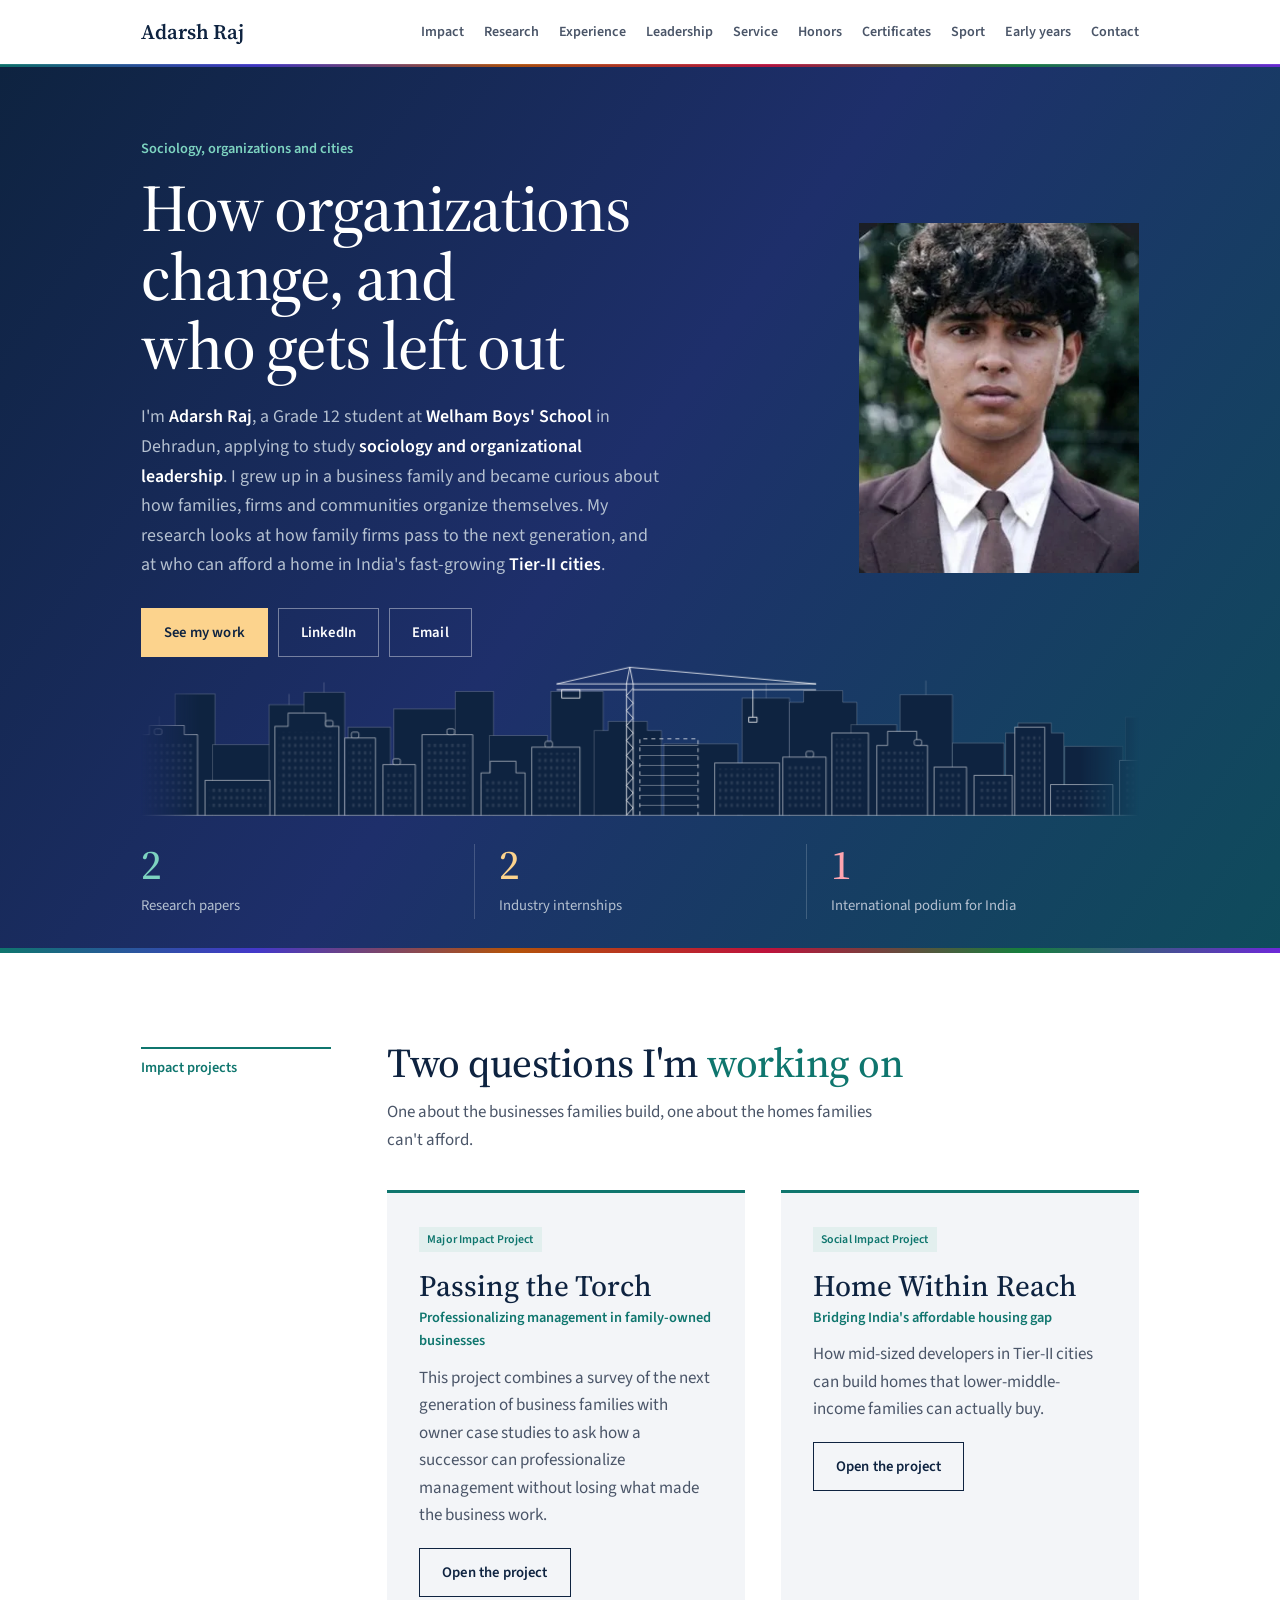
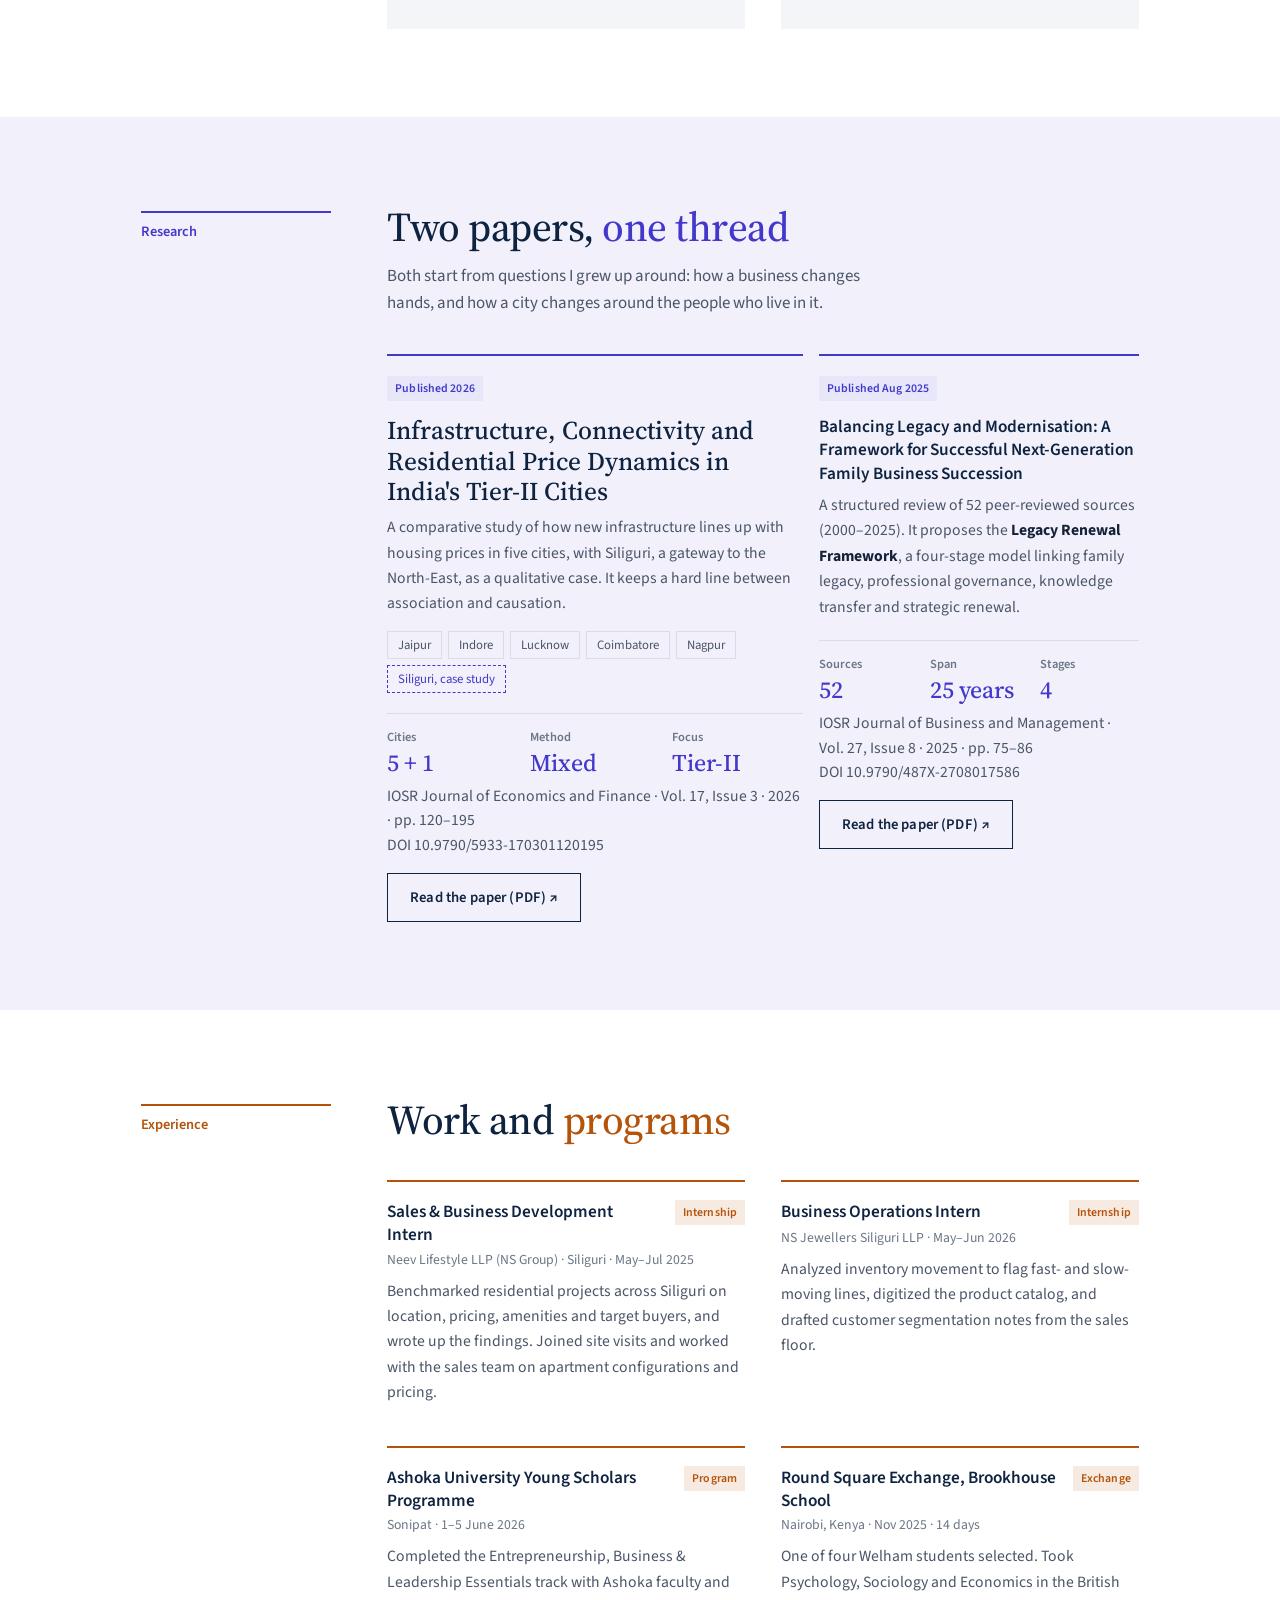
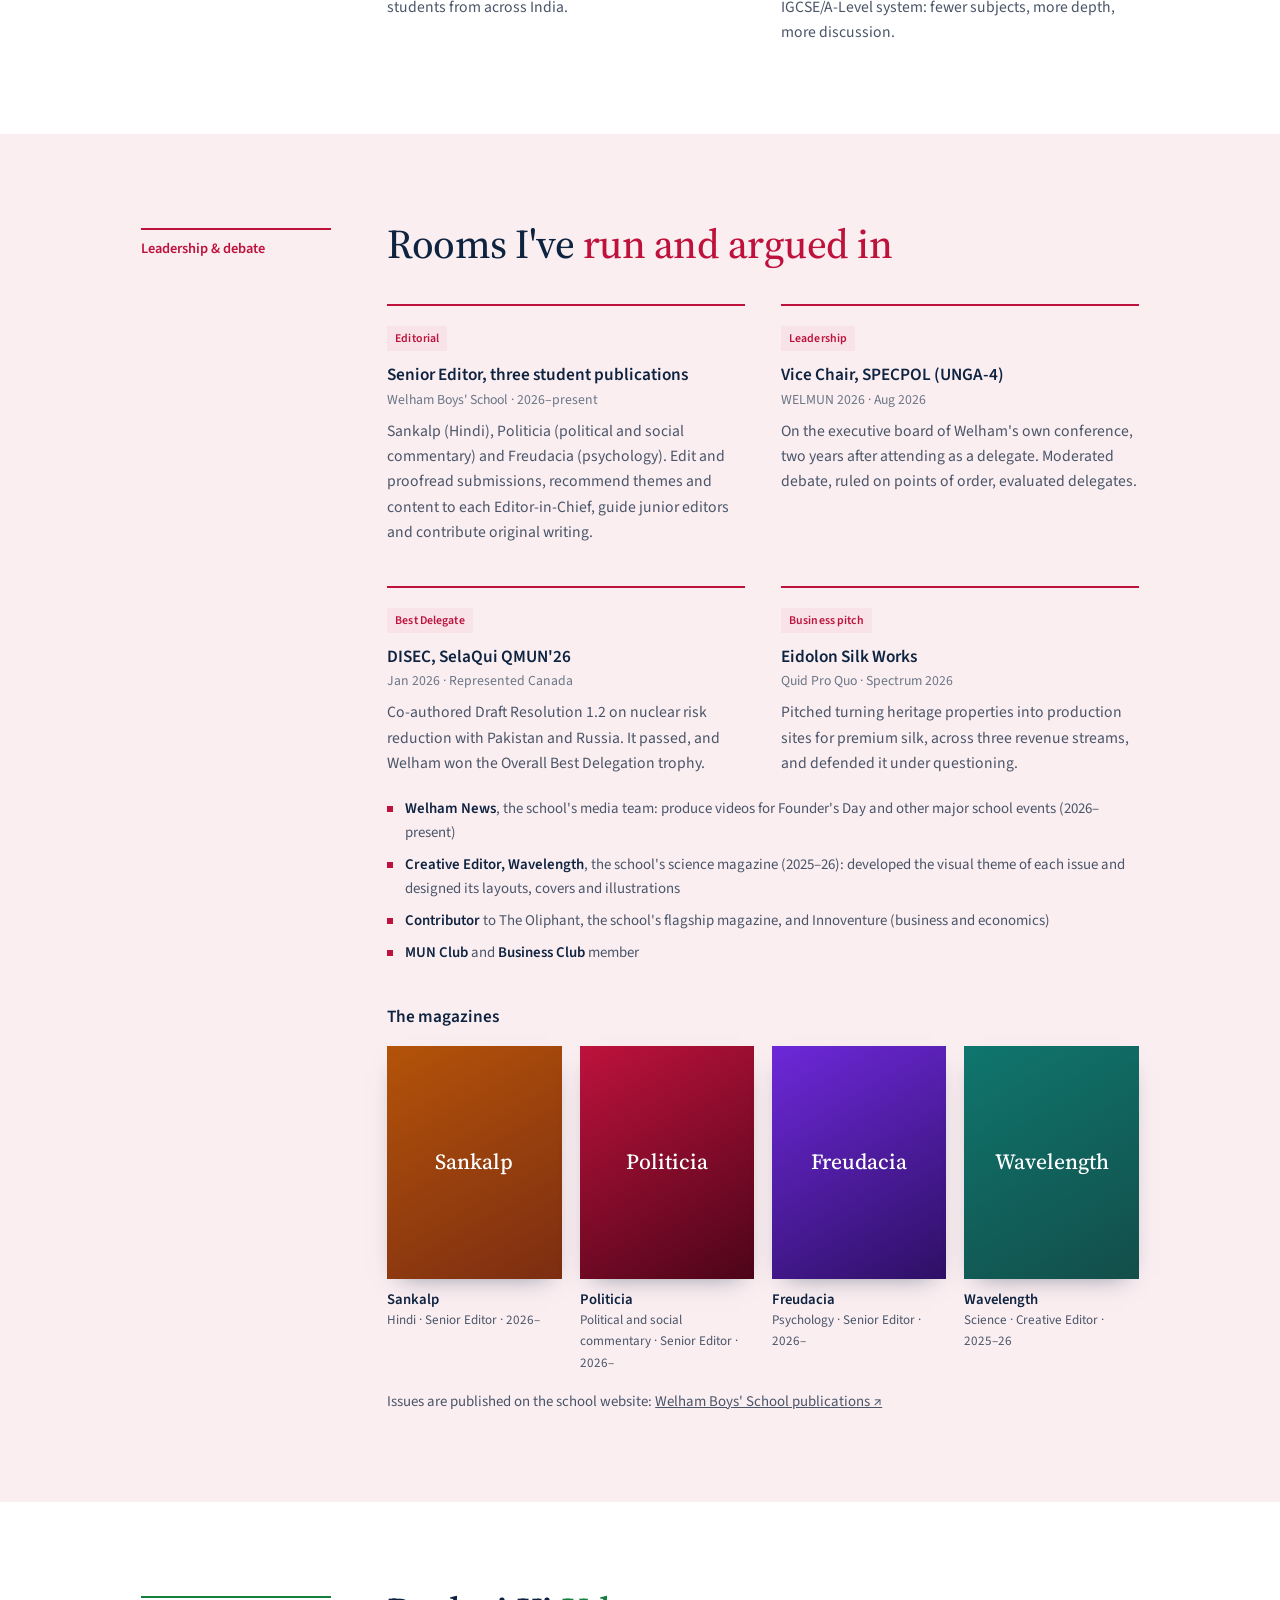
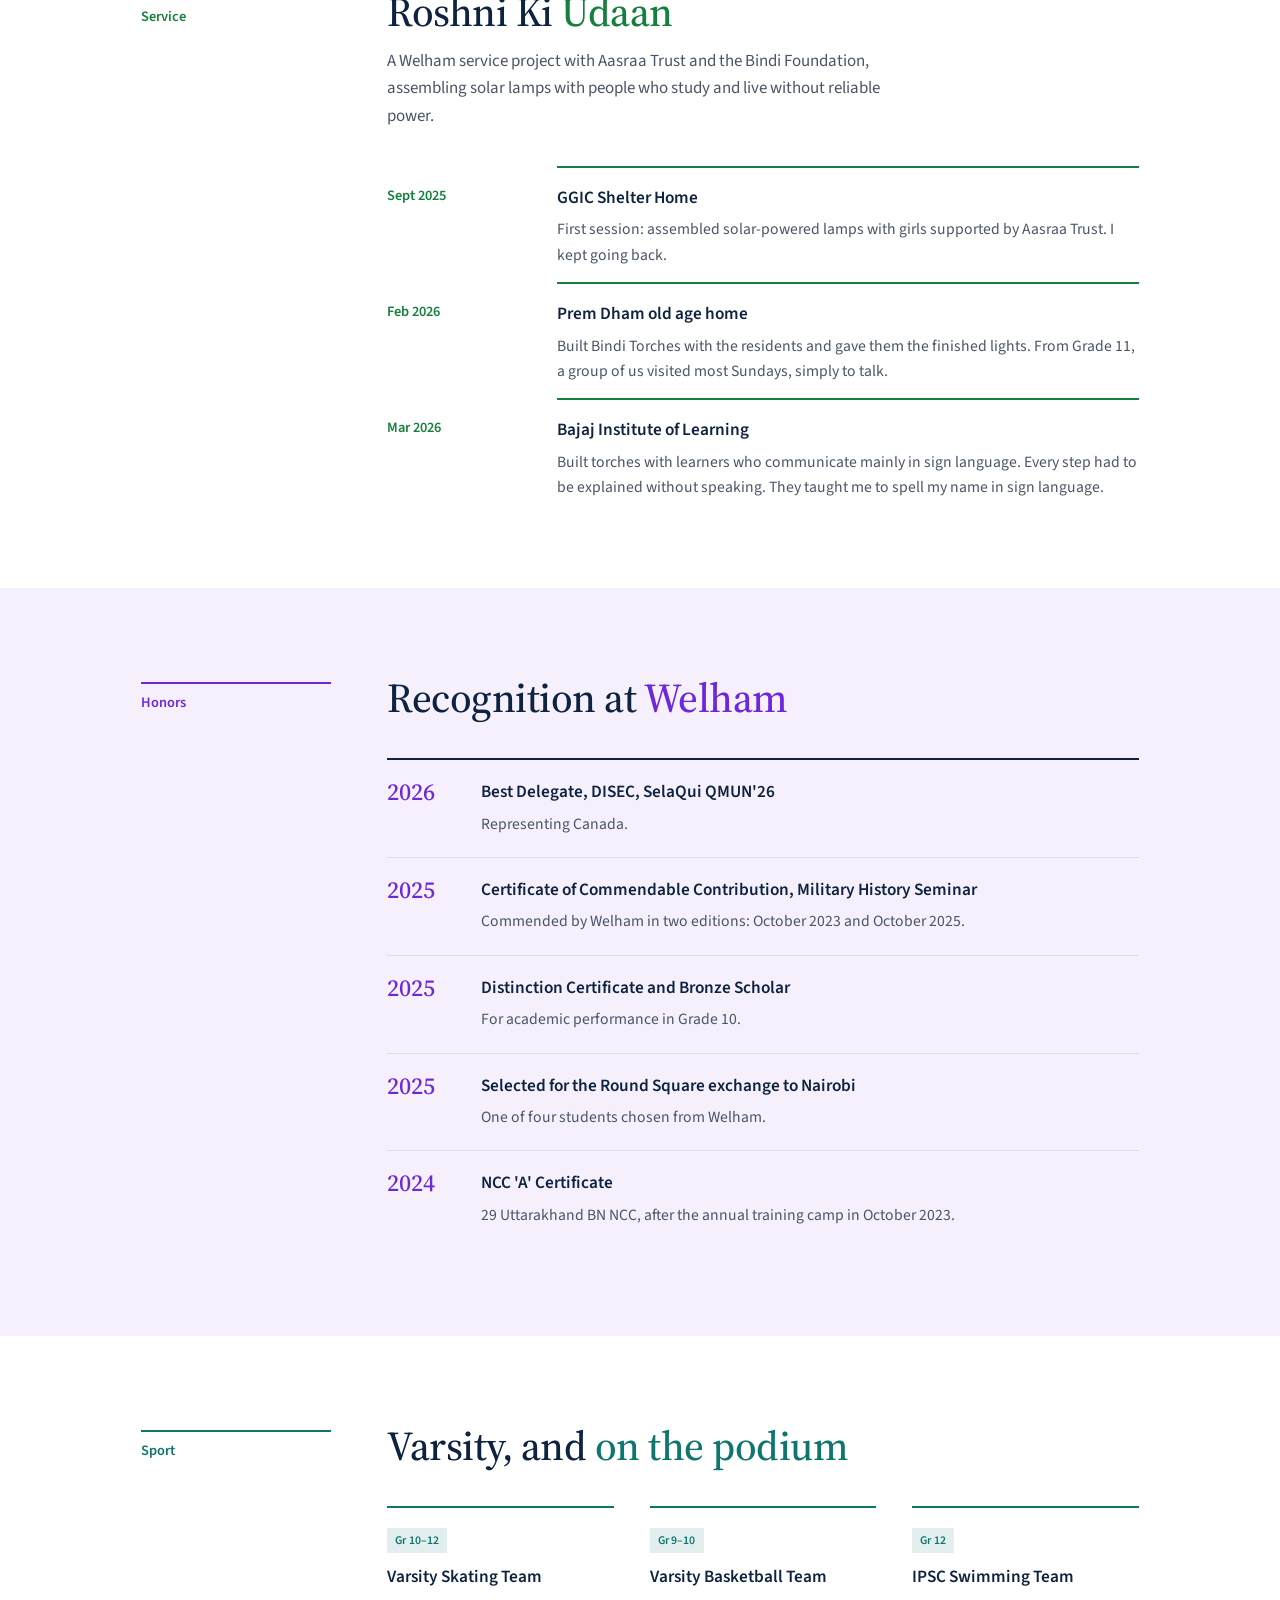
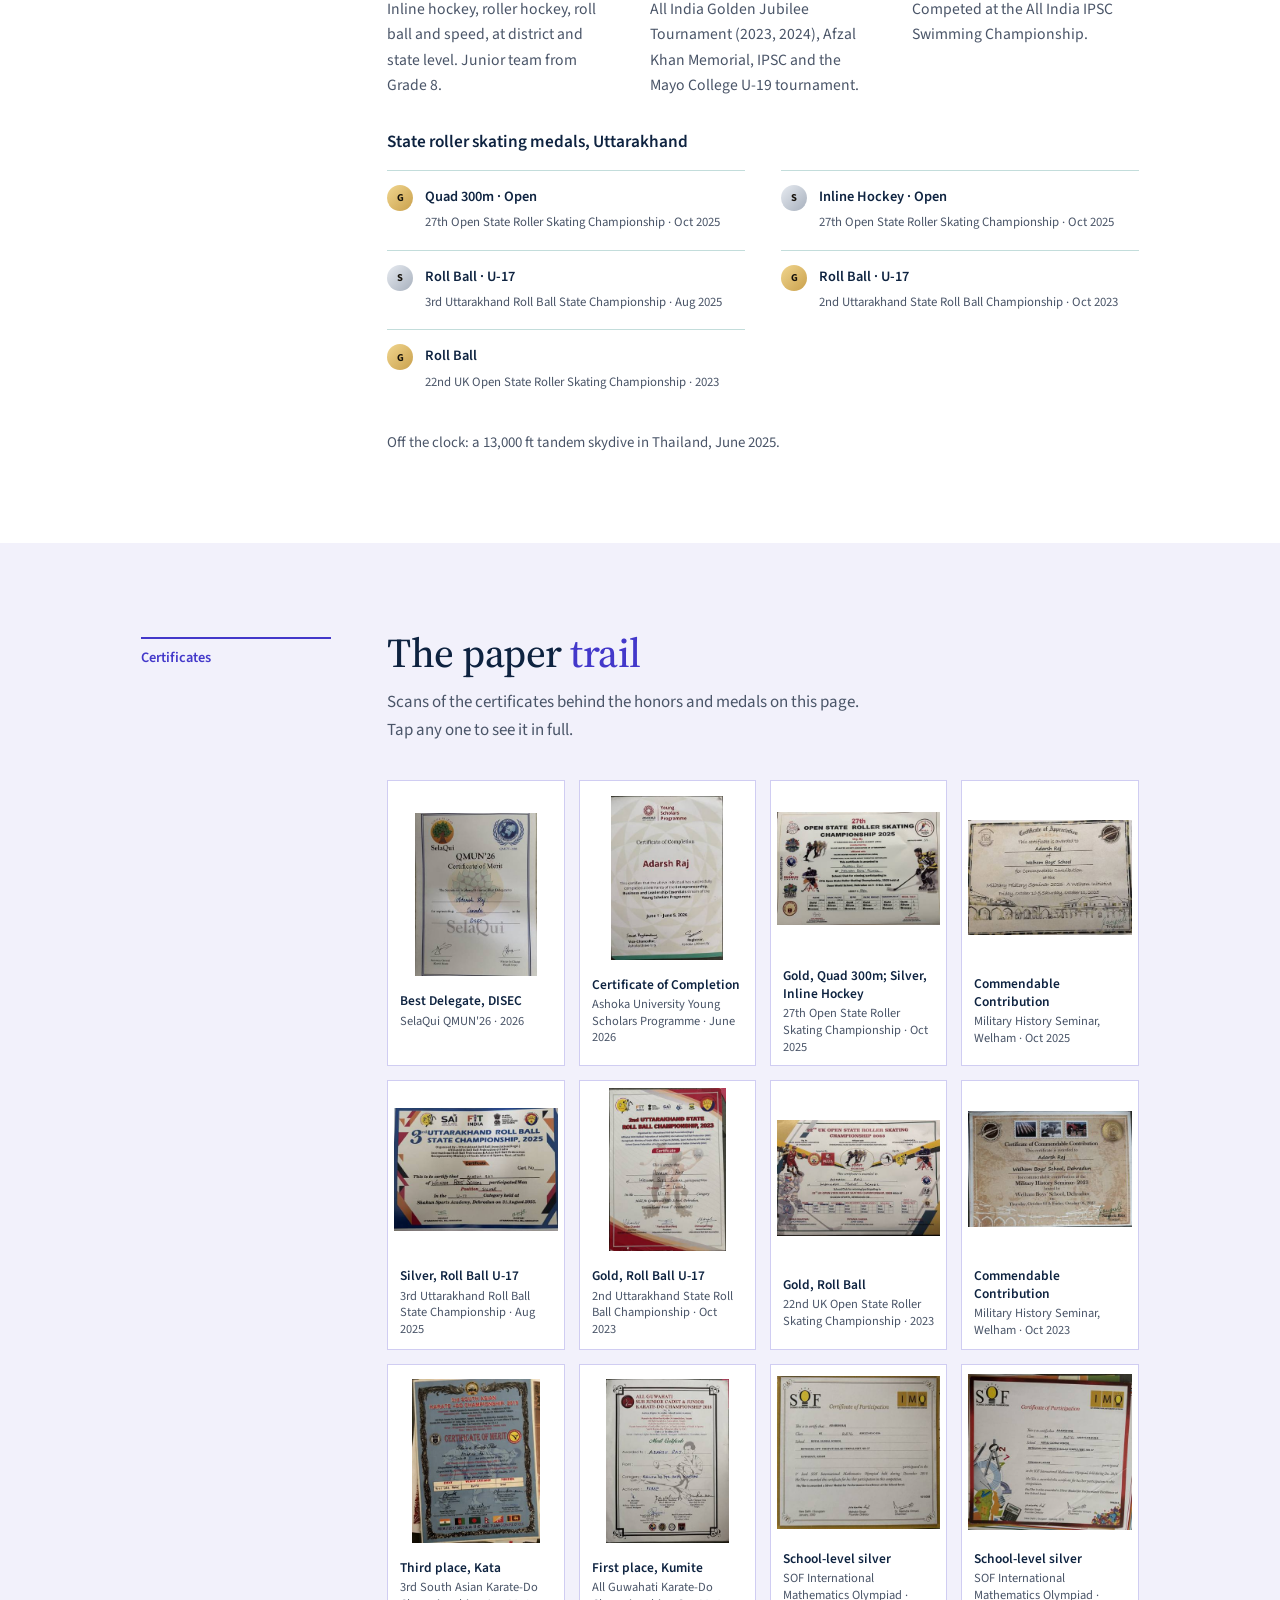
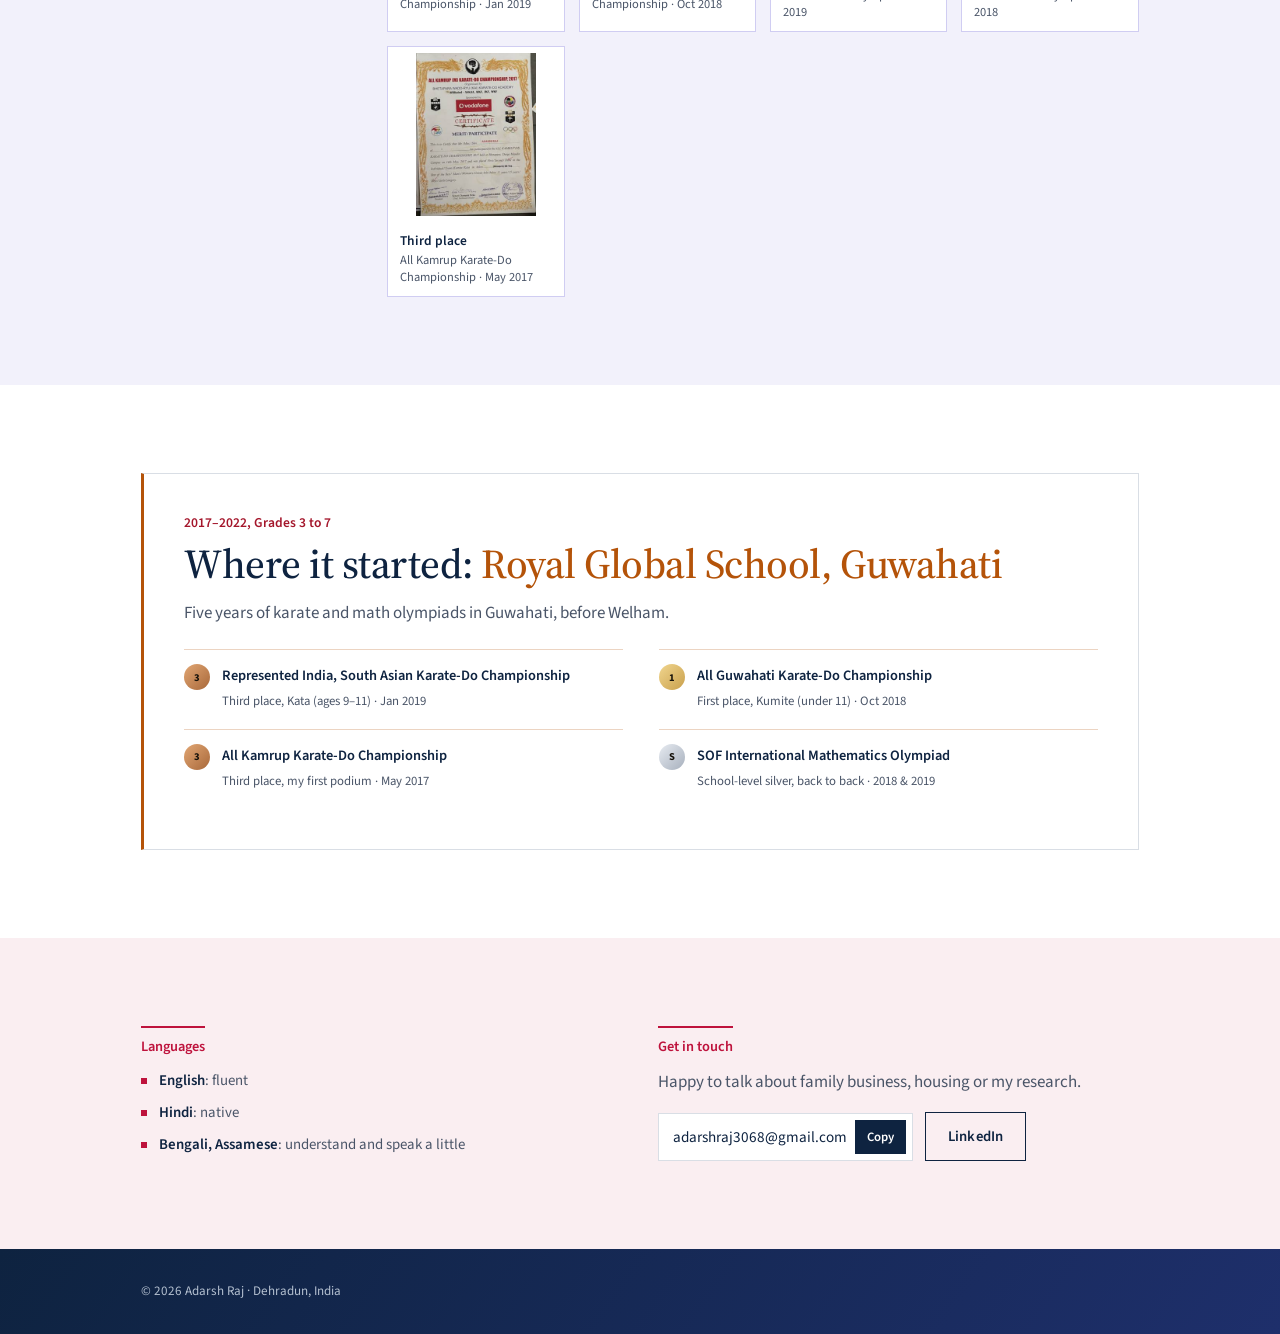
==== commit fa9a4c7e: "Point certificate images to uploaded files" ====
--- a/index.html
+++ b/index.html
@@ -594,19 +594,19 @@
 <section id="certificates"><div class="wrap">
   <div class="head"><div class="eyebrow">Certificates</div><h2>The paper <em>trail</em></h2><p>Scans of the certificates behind the honors and medals on this page. Tap any one to see it in full.</p></div>
   <div class="gallery">
-    <button type="button" data-full="certs/qmun-best-delegate-2026.jpg" data-cap="Best Delegate, DISEC. SelaQui QMUN'26 · 2026."><img src="certs/qmun-best-delegate-2026-thumb.jpg" alt="Certificate: Best Delegate, DISEC, SelaQui QMUN'26 · 2026" loading="lazy" decoding="async"><span><b>Best Delegate, DISEC</b>SelaQui QMUN'26 · 2026</span></button>
-    <button type="button" data-full="certs/ashoka-2026.jpg" data-cap="Certificate of Completion. Ashoka University Young Scholars Programme · June 2026."><img src="certs/ashoka-2026-thumb.jpg" alt="Certificate: Certificate of Completion, Ashoka University Young Scholars Programme · June 2026" loading="lazy" decoding="async"><span><b>Certificate of Completion</b>Ashoka University Young Scholars Programme · June 2026</span></button>
-    <button type="button" data-full="certs/open-state-skating-2025.jpg" data-cap="Gold, Quad 300m; Silver, Inline Hockey. 27th Open State Roller Skating Championship · Oct 2025."><img src="certs/open-state-skating-2025-thumb.jpg" alt="Certificate: Gold, Quad 300m; Silver, Inline Hockey, 27th Open State Roller Skating Championship · Oct 2025" loading="lazy" decoding="async"><span><b>Gold, Quad 300m; Silver, Inline Hockey</b>27th Open State Roller Skating Championship · Oct 2025</span></button>
-    <button type="button" data-full="certs/military-history-2025.jpg" data-cap="Commendable Contribution. Military History Seminar, Welham · Oct 2025."><img src="certs/military-history-2025-thumb.jpg" alt="Certificate: Commendable Contribution, Military History Seminar, Welham · Oct 2025" loading="lazy" decoding="async"><span><b>Commendable Contribution</b>Military History Seminar, Welham · Oct 2025</span></button>
-    <button type="button" data-full="certs/rollball-silver-2025.jpg" data-cap="Silver, Roll Ball U-17. 3rd Uttarakhand Roll Ball State Championship · Aug 2025."><img src="certs/rollball-silver-2025-thumb.jpg" alt="Certificate: Silver, Roll Ball U-17, 3rd Uttarakhand Roll Ball State Championship · Aug 2025" loading="lazy" decoding="async"><span><b>Silver, Roll Ball U-17</b>3rd Uttarakhand Roll Ball State Championship · Aug 2025</span></button>
-    <button type="button" data-full="certs/rollball-gold-2023.jpg" data-cap="Gold, Roll Ball U-17. 2nd Uttarakhand State Roll Ball Championship · Oct 2023."><img src="certs/rollball-gold-2023-thumb.jpg" alt="Certificate: Gold, Roll Ball U-17, 2nd Uttarakhand State Roll Ball Championship · Oct 2023" loading="lazy" decoding="async"><span><b>Gold, Roll Ball U-17</b>2nd Uttarakhand State Roll Ball Championship · Oct 2023</span></button>
-    <button type="button" data-full="certs/uk-open-rollball-2023.jpg" data-cap="Gold, Roll Ball. 22nd UK Open State Roller Skating Championship · 2023."><img src="certs/uk-open-rollball-2023-thumb.jpg" alt="Certificate: Gold, Roll Ball, 22nd UK Open State Roller Skating Championship · 2023" loading="lazy" decoding="async"><span><b>Gold, Roll Ball</b>22nd UK Open State Roller Skating Championship · 2023</span></button>
-    <button type="button" data-full="certs/military-history-2023.jpg" data-cap="Commendable Contribution. Military History Seminar, Welham · Oct 2023."><img src="certs/military-history-2023-thumb.jpg" alt="Certificate: Commendable Contribution, Military History Seminar, Welham · Oct 2023" loading="lazy" decoding="async"><span><b>Commendable Contribution</b>Military History Seminar, Welham · Oct 2023</span></button>
-    <button type="button" data-full="certs/south-asian-karate-2019.jpg" data-cap="Third place, Kata. 3rd South Asian Karate-Do Championship · Jan 2019."><img src="certs/south-asian-karate-2019-thumb.jpg" alt="Certificate: Third place, Kata, 3rd South Asian Karate-Do Championship · Jan 2019" loading="lazy" decoding="async"><span><b>Third place, Kata</b>3rd South Asian Karate-Do Championship · Jan 2019</span></button>
-    <button type="button" data-full="certs/all-guwahati-karate-2018.jpg" data-cap="First place, Kumite. All Guwahati Karate-Do Championship · Oct 2018."><img src="certs/all-guwahati-karate-2018-thumb.jpg" alt="Certificate: First place, Kumite, All Guwahati Karate-Do Championship · Oct 2018" loading="lazy" decoding="async"><span><b>First place, Kumite</b>All Guwahati Karate-Do Championship · Oct 2018</span></button>
-    <button type="button" data-full="certs/imo-silver-2019.jpg" data-cap="School-level silver. SOF International Mathematics Olympiad · 2019."><img src="certs/imo-silver-2019-thumb.jpg" alt="Certificate: School-level silver, SOF International Mathematics Olympiad · 2019" loading="lazy" decoding="async"><span><b>School-level silver</b>SOF International Mathematics Olympiad · 2019</span></button>
-    <button type="button" data-full="certs/imo-silver-2018.jpg" data-cap="School-level silver. SOF International Mathematics Olympiad · 2018."><img src="certs/imo-silver-2018-thumb.jpg" alt="Certificate: School-level silver, SOF International Mathematics Olympiad · 2018" loading="lazy" decoding="async"><span><b>School-level silver</b>SOF International Mathematics Olympiad · 2018</span></button>
-    <button type="button" data-full="certs/all-kamrup-karate-2017.jpg" data-cap="Third place. All Kamrup Karate-Do Championship · May 2017."><img src="certs/all-kamrup-karate-2017-thumb.jpg" alt="Certificate: Third place, All Kamrup Karate-Do Championship · May 2017" loading="lazy" decoding="async"><span><b>Third place</b>All Kamrup Karate-Do Championship · May 2017</span></button>
+    <button type="button" data-full="qmun-best-delegate-2026.jpg" data-cap="Best Delegate, DISEC. SelaQui QMUN'26 · 2026."><img src="qmun-best-delegate-2026-thumb.jpg" alt="Certificate: Best Delegate, DISEC, SelaQui QMUN'26 · 2026" loading="lazy" decoding="async"><span><b>Best Delegate, DISEC</b>SelaQui QMUN'26 · 2026</span></button>
+    <button type="button" data-full="ashoka-2026.jpg" data-cap="Certificate of Completion. Ashoka University Young Scholars Programme · June 2026."><img src="ashoka-2026-thumb.jpg" alt="Certificate: Certificate of Completion, Ashoka University Young Scholars Programme · June 2026" loading="lazy" decoding="async"><span><b>Certificate of Completion</b>Ashoka University Young Scholars Programme · June 2026</span></button>
+    <button type="button" data-full="open-state-skating-2025.jpg" data-cap="Gold, Quad 300m; Silver, Inline Hockey. 27th Open State Roller Skating Championship · Oct 2025."><img src="open-state-skating-2025-thumb.jpg" alt="Certificate: Gold, Quad 300m; Silver, Inline Hockey, 27th Open State Roller Skating Championship · Oct 2025" loading="lazy" decoding="async"><span><b>Gold, Quad 300m; Silver, Inline Hockey</b>27th Open State Roller Skating Championship · Oct 2025</span></button>
+    <button type="button" data-full="military-history-2025.jpg" data-cap="Commendable Contribution. Military History Seminar, Welham · Oct 2025."><img src="military-history-2025-thumb.jpg" alt="Certificate: Commendable Contribution, Military History Seminar, Welham · Oct 2025" loading="lazy" decoding="async"><span><b>Commendable Contribution</b>Military History Seminar, Welham · Oct 2025</span></button>
+    <button type="button" data-full="rollball-silver-2025.jpg" data-cap="Silver, Roll Ball U-17. 3rd Uttarakhand Roll Ball State Championship · Aug 2025."><img src="rollball-silver-2025-thumb.jpg" alt="Certificate: Silver, Roll Ball U-17, 3rd Uttarakhand Roll Ball State Championship · Aug 2025" loading="lazy" decoding="async"><span><b>Silver, Roll Ball U-17</b>3rd Uttarakhand Roll Ball State Championship · Aug 2025</span></button>
+    <button type="button" data-full="rollball-gold-2023.jpg" data-cap="Gold, Roll Ball U-17. 2nd Uttarakhand State Roll Ball Championship · Oct 2023."><img src="rollball-gold-2023-thumb.jpg" alt="Certificate: Gold, Roll Ball U-17, 2nd Uttarakhand State Roll Ball Championship · Oct 2023" loading="lazy" decoding="async"><span><b>Gold, Roll Ball U-17</b>2nd Uttarakhand State Roll Ball Championship · Oct 2023</span></button>
+    <button type="button" data-full="uk-open-rollball-2023.jpg" data-cap="Gold, Roll Ball. 22nd UK Open State Roller Skating Championship · 2023."><img src="uk-open-rollball-2023-thumb.jpg" alt="Certificate: Gold, Roll Ball, 22nd UK Open State Roller Skating Championship · 2023" loading="lazy" decoding="async"><span><b>Gold, Roll Ball</b>22nd UK Open State Roller Skating Championship · 2023</span></button>
+    <button type="button" data-full="military-history-2023.jpg" data-cap="Commendable Contribution. Military History Seminar, Welham · Oct 2023."><img src="military-history-2023-thumb.jpg" alt="Certificate: Commendable Contribution, Military History Seminar, Welham · Oct 2023" loading="lazy" decoding="async"><span><b>Commendable Contribution</b>Military History Seminar, Welham · Oct 2023</span></button>
+    <button type="button" data-full="south-asian-karate-2019.jpg" data-cap="Third place, Kata. 3rd South Asian Karate-Do Championship · Jan 2019."><img src="south-asian-karate-2019-thumb.jpg" alt="Certificate: Third place, Kata, 3rd South Asian Karate-Do Championship · Jan 2019" loading="lazy" decoding="async"><span><b>Third place, Kata</b>3rd South Asian Karate-Do Championship · Jan 2019</span></button>
+    <button type="button" data-full="all-guwahati-karate-2018.jpg" data-cap="First place, Kumite. All Guwahati Karate-Do Championship · Oct 2018."><img src="all-guwahati-karate-2018-thumb.jpg" alt="Certificate: First place, Kumite, All Guwahati Karate-Do Championship · Oct 2018" loading="lazy" decoding="async"><span><b>First place, Kumite</b>All Guwahati Karate-Do Championship · Oct 2018</span></button>
+    <button type="button" data-full="imo-silver-2019.jpg" data-cap="School-level silver. SOF International Mathematics Olympiad · 2019."><img src="imo-silver-2019-thumb.jpg" alt="Certificate: School-level silver, SOF International Mathematics Olympiad · 2019" loading="lazy" decoding="async"><span><b>School-level silver</b>SOF International Mathematics Olympiad · 2019</span></button>
+    <button type="button" data-full="imo-silver-2018.jpg" data-cap="School-level silver. SOF International Mathematics Olympiad · 2018."><img src="imo-silver-2018-thumb.jpg" alt="Certificate: School-level silver, SOF International Mathematics Olympiad · 2018" loading="lazy" decoding="async"><span><b>School-level silver</b>SOF International Mathematics Olympiad · 2018</span></button>
+    <button type="button" data-full="all-kamrup-karate-2017.jpg" data-cap="Third place. All Kamrup Karate-Do Championship · May 2017."><img src="all-kamrup-karate-2017-thumb.jpg" alt="Certificate: Third place, All Kamrup Karate-Do Championship · May 2017" loading="lazy" decoding="async"><span><b>Third place</b>All Kamrup Karate-Do Championship · May 2017</span></button>
   </div>
 </div></section>
 
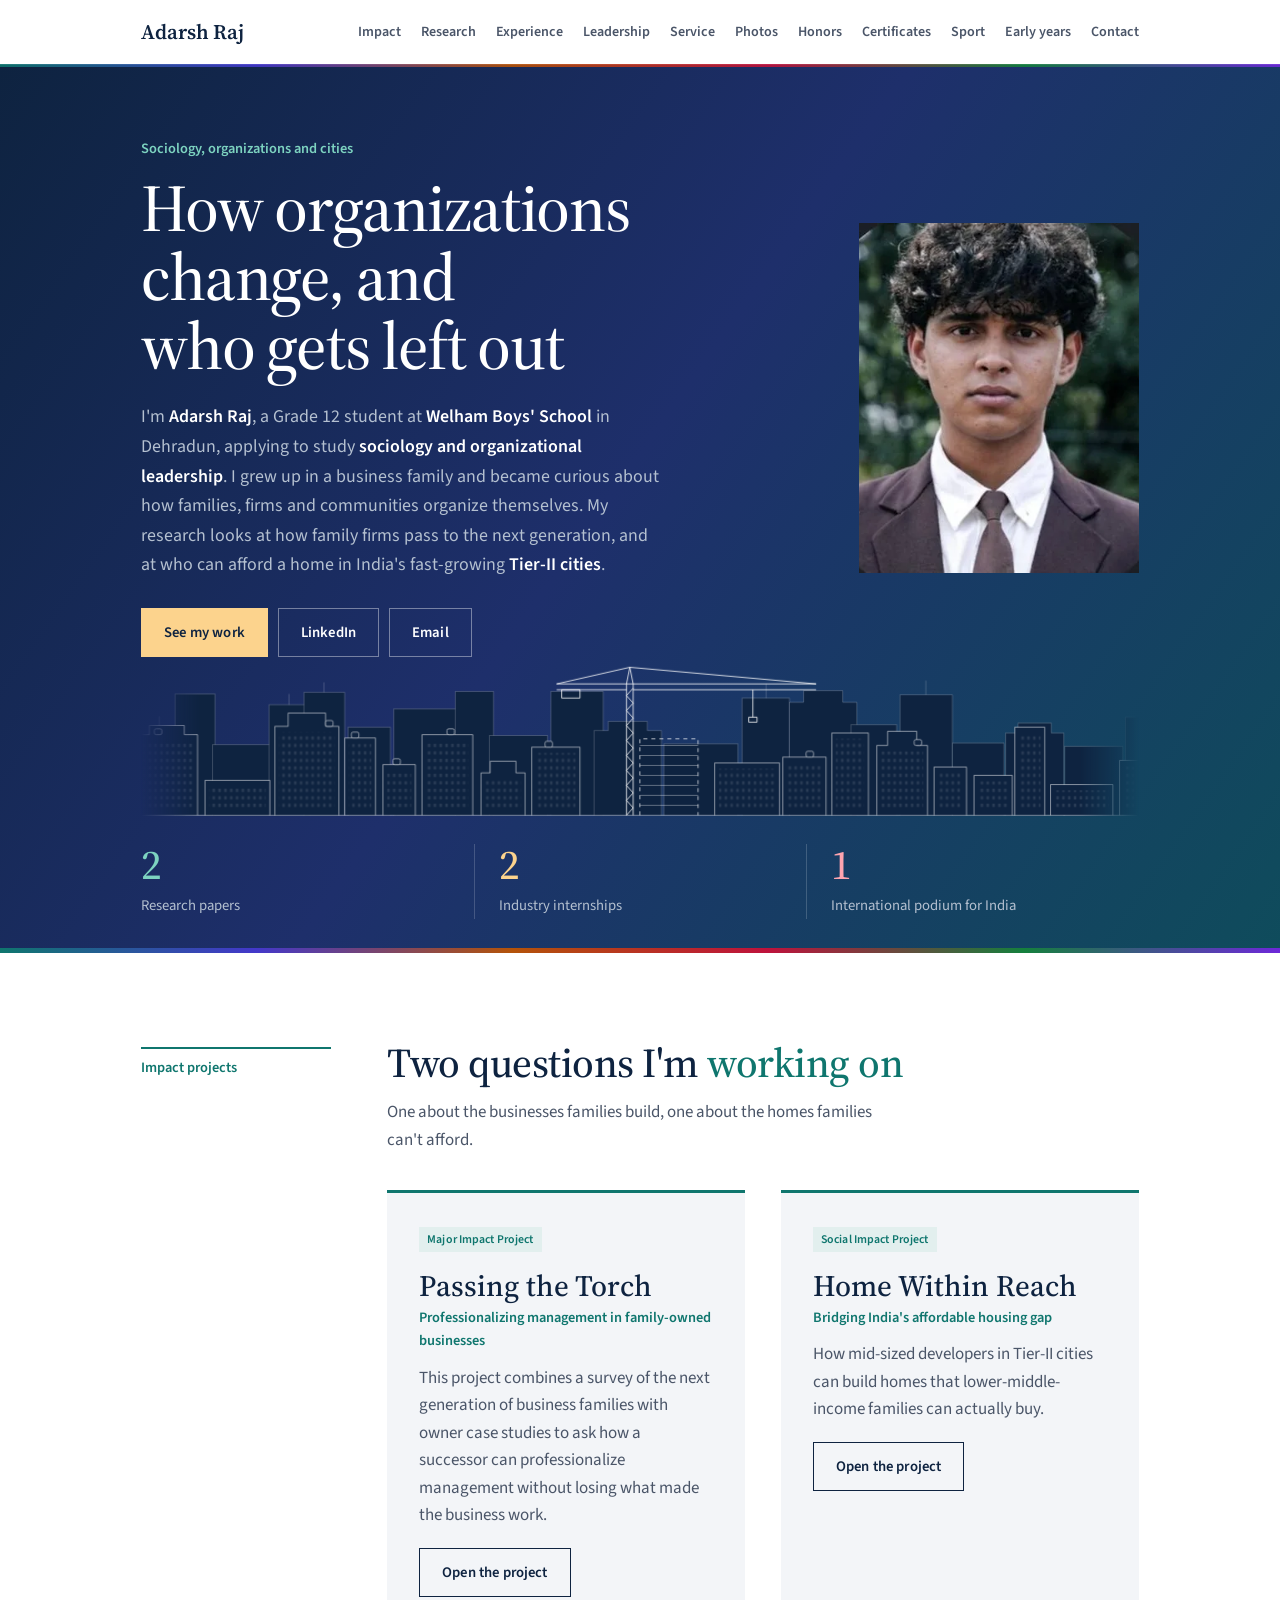
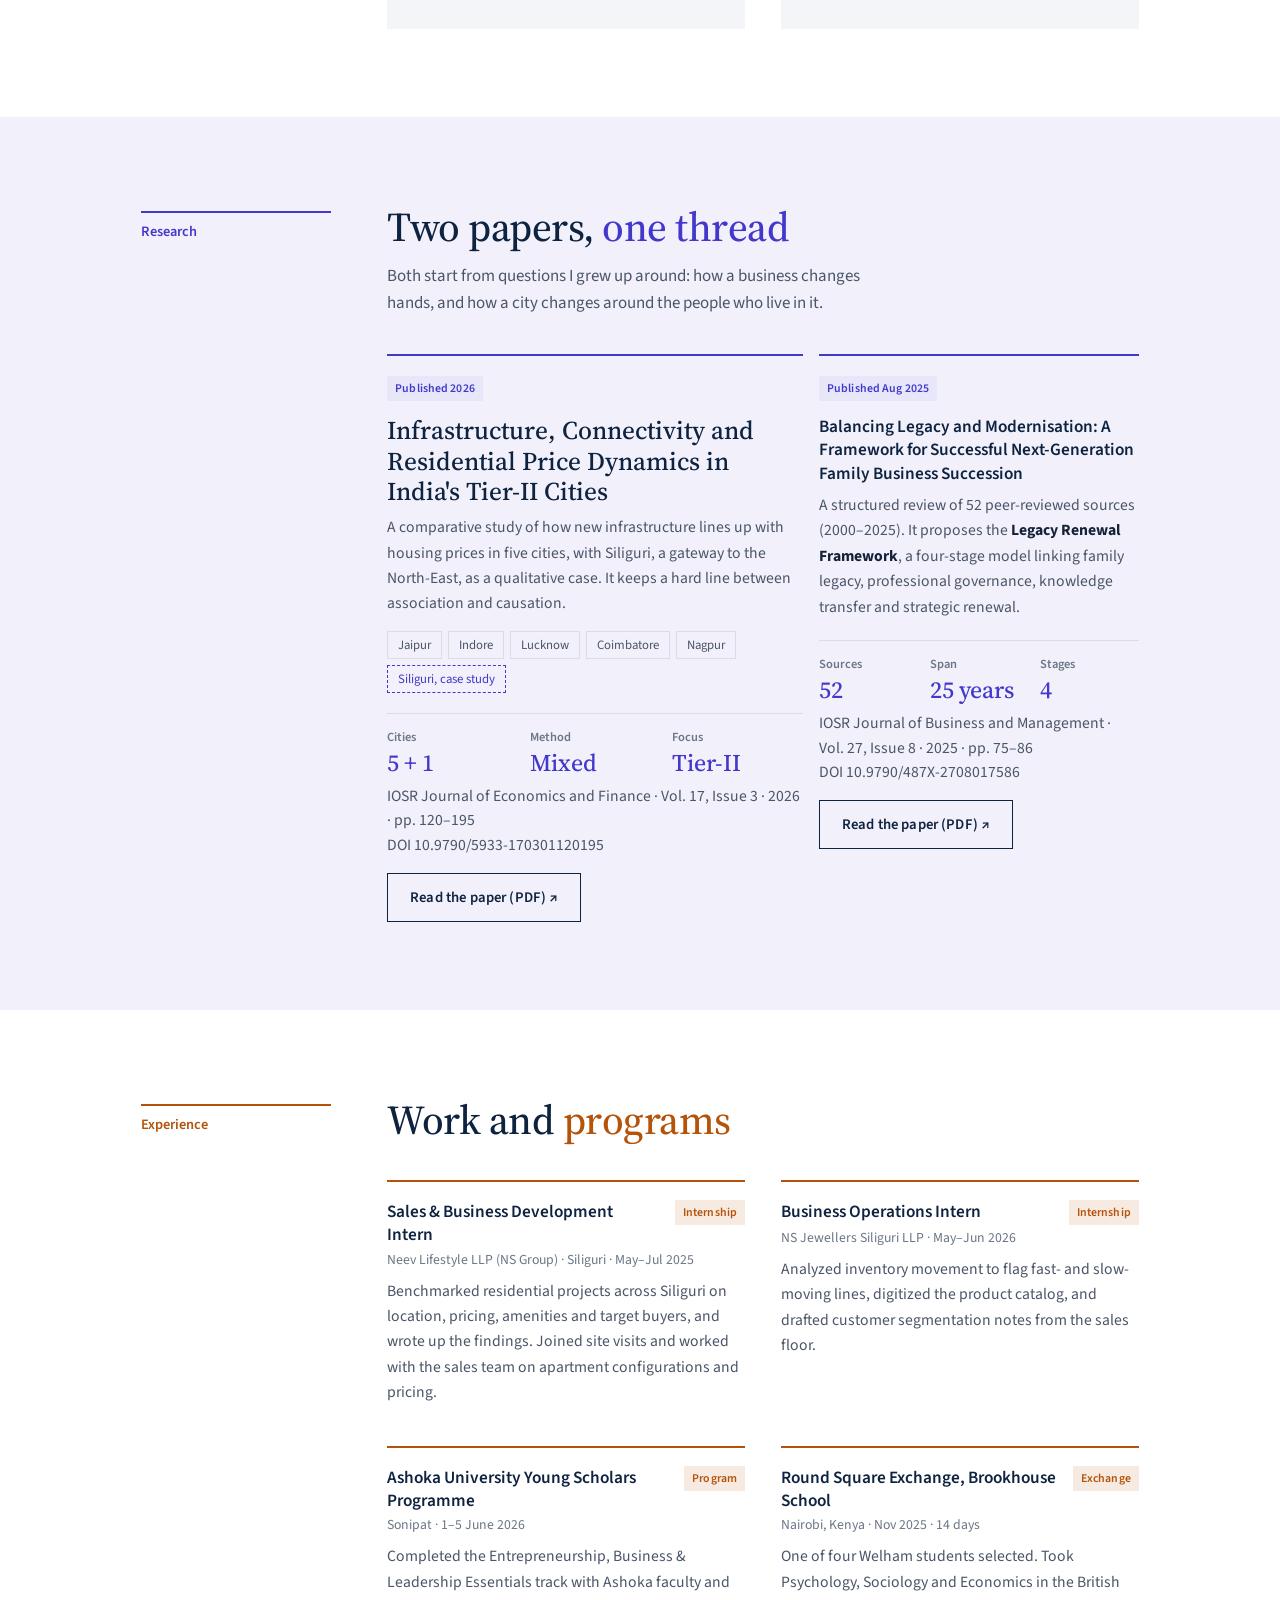
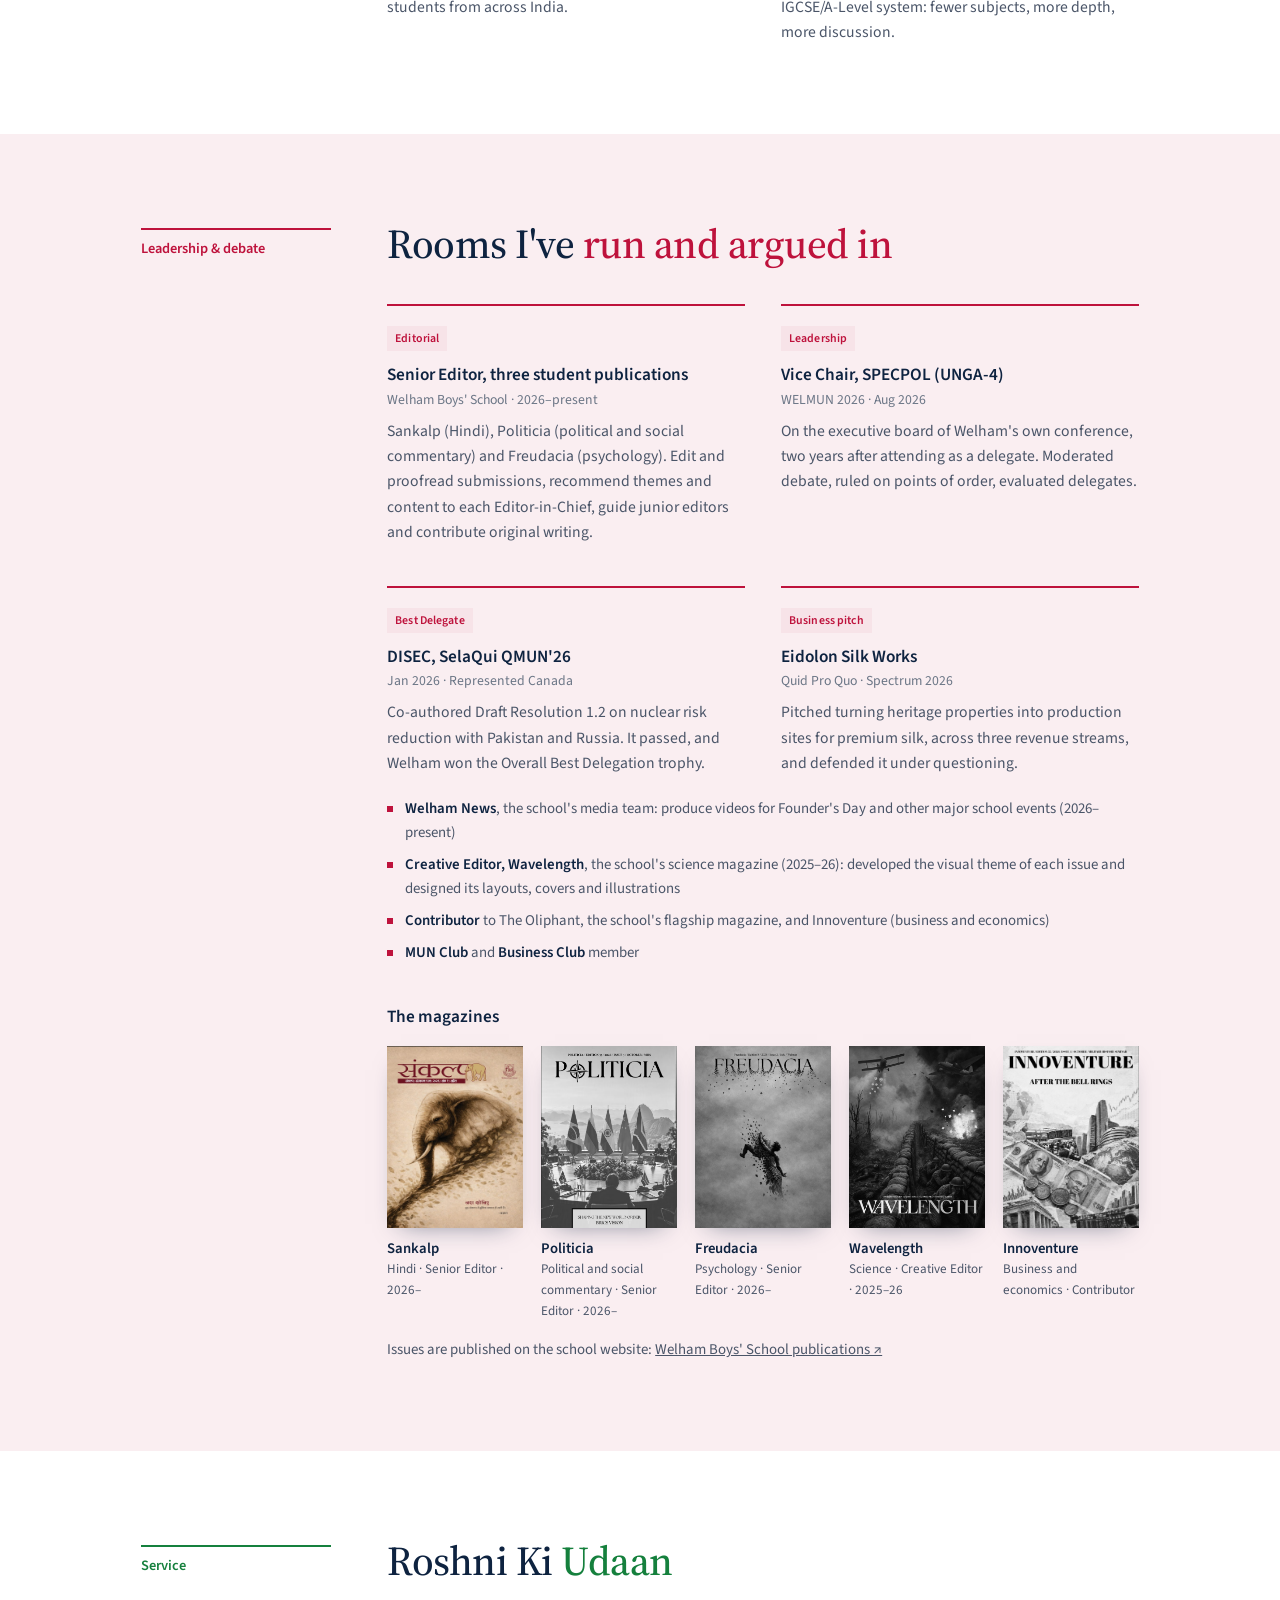
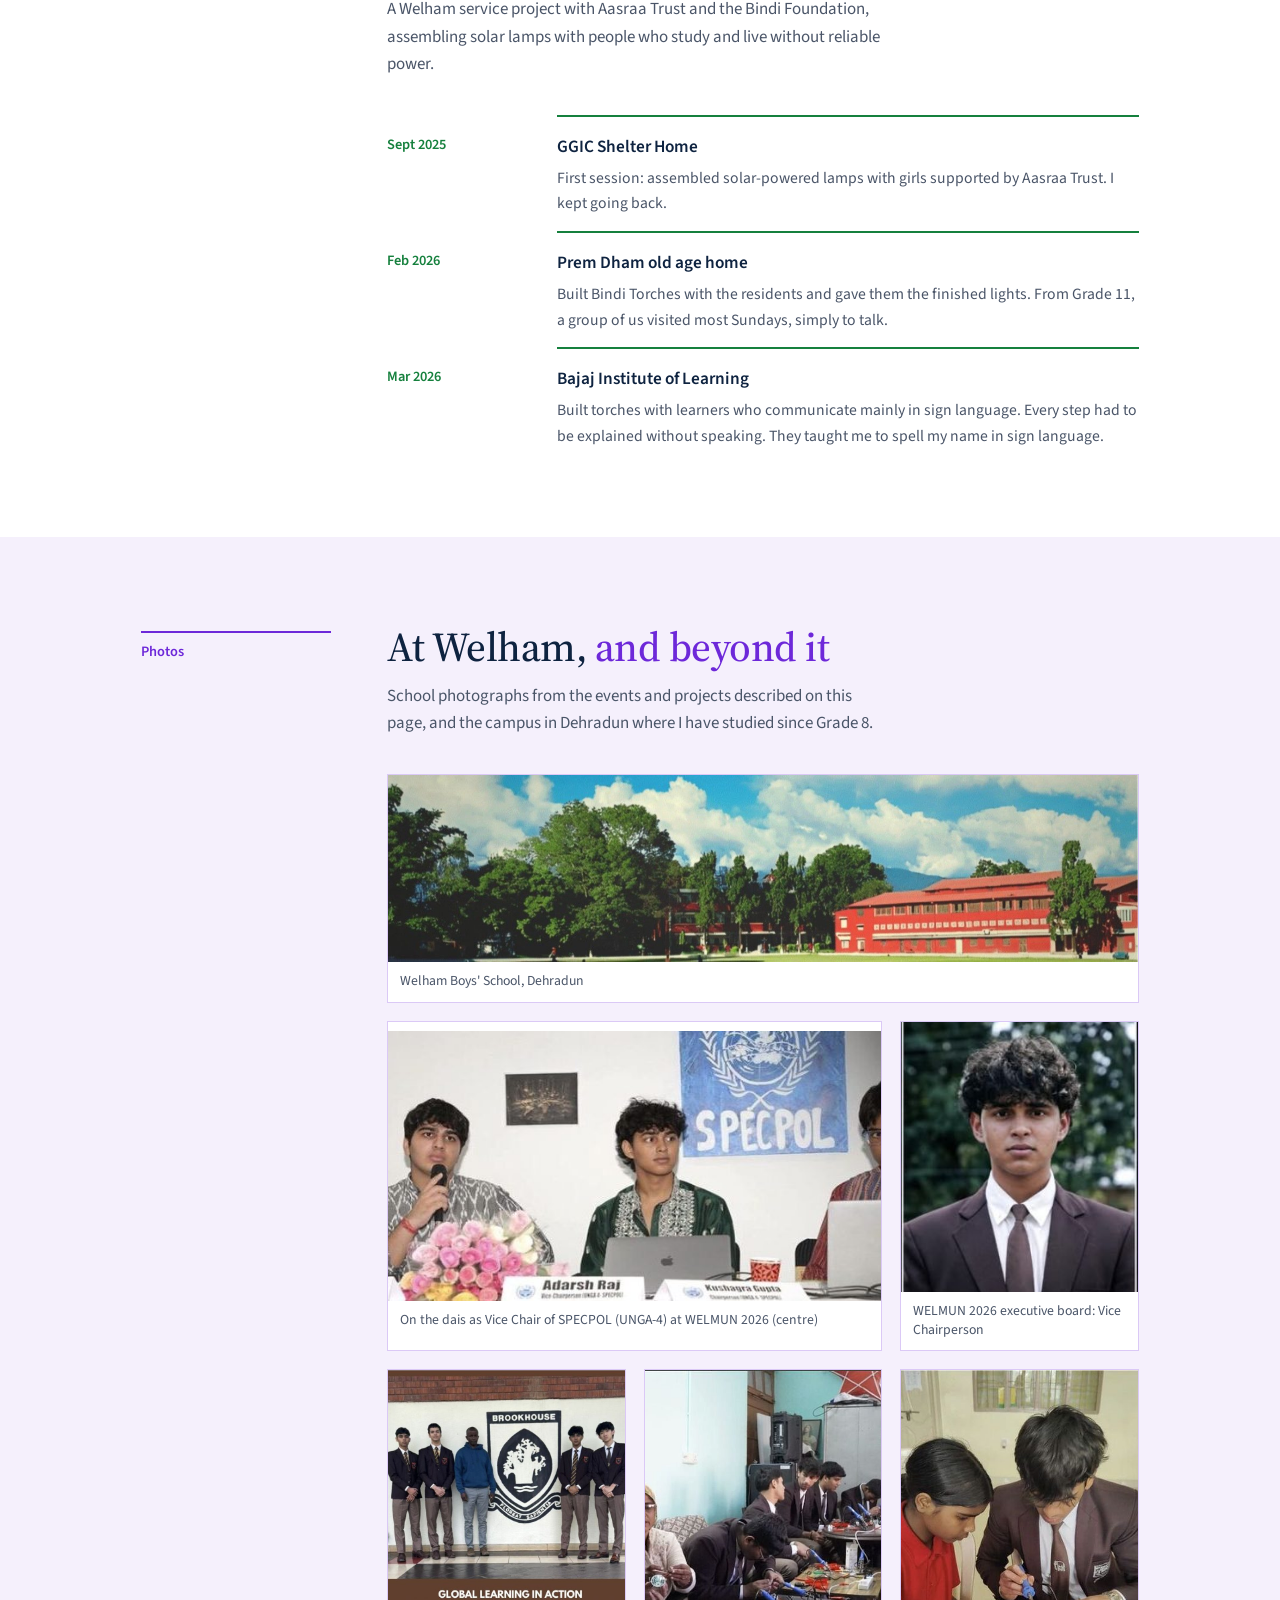
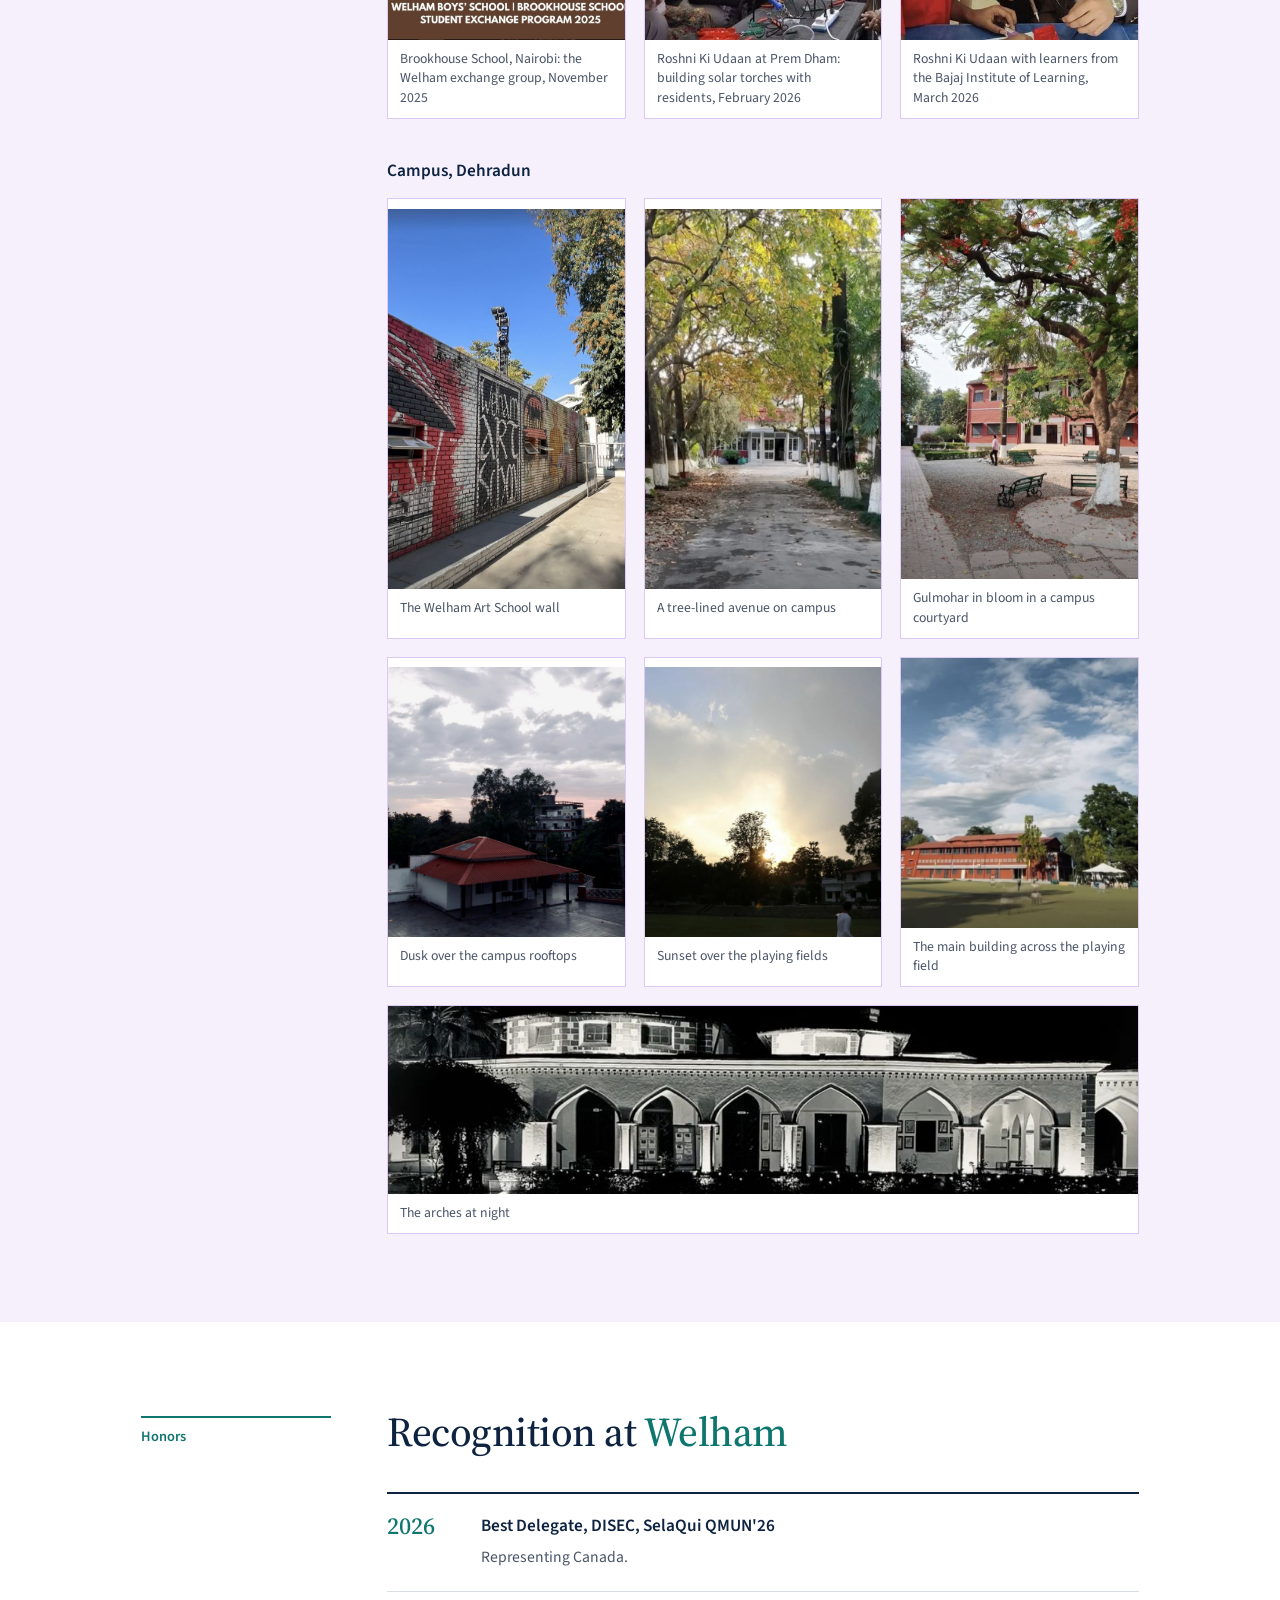
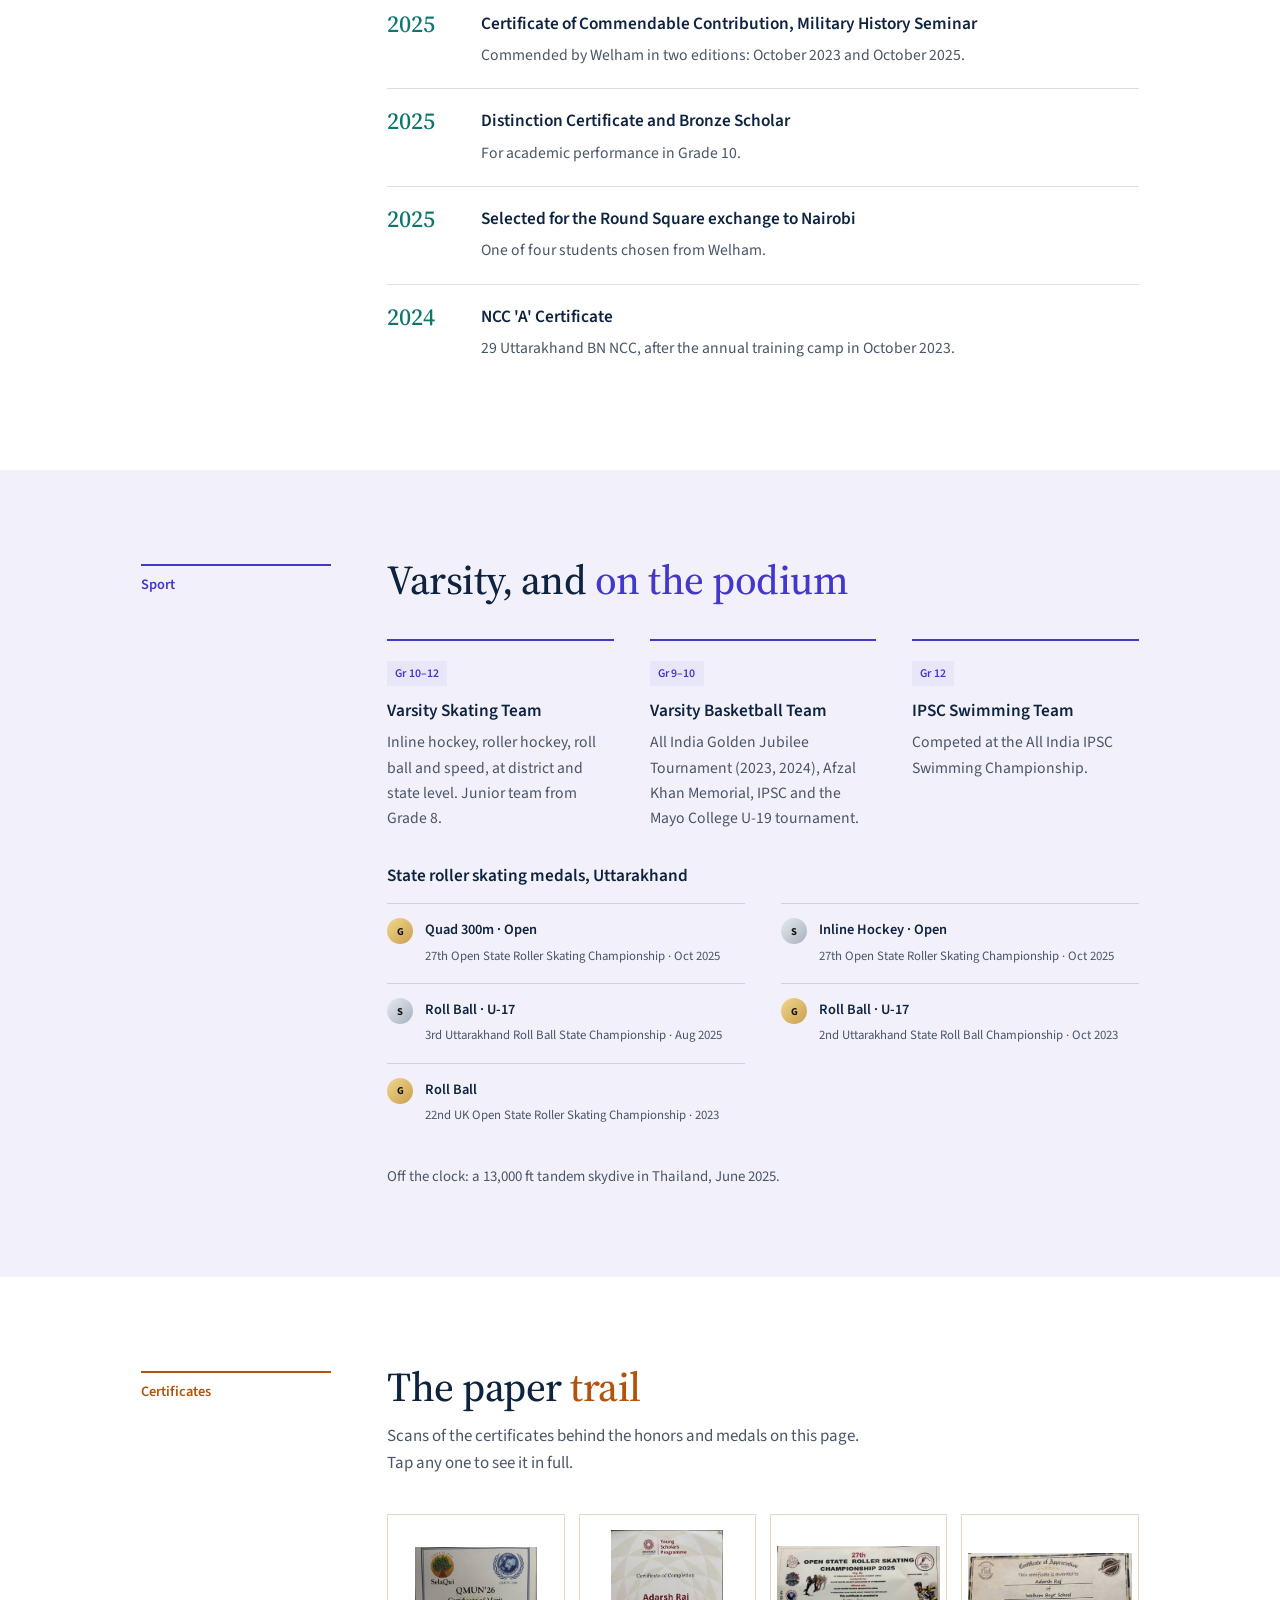
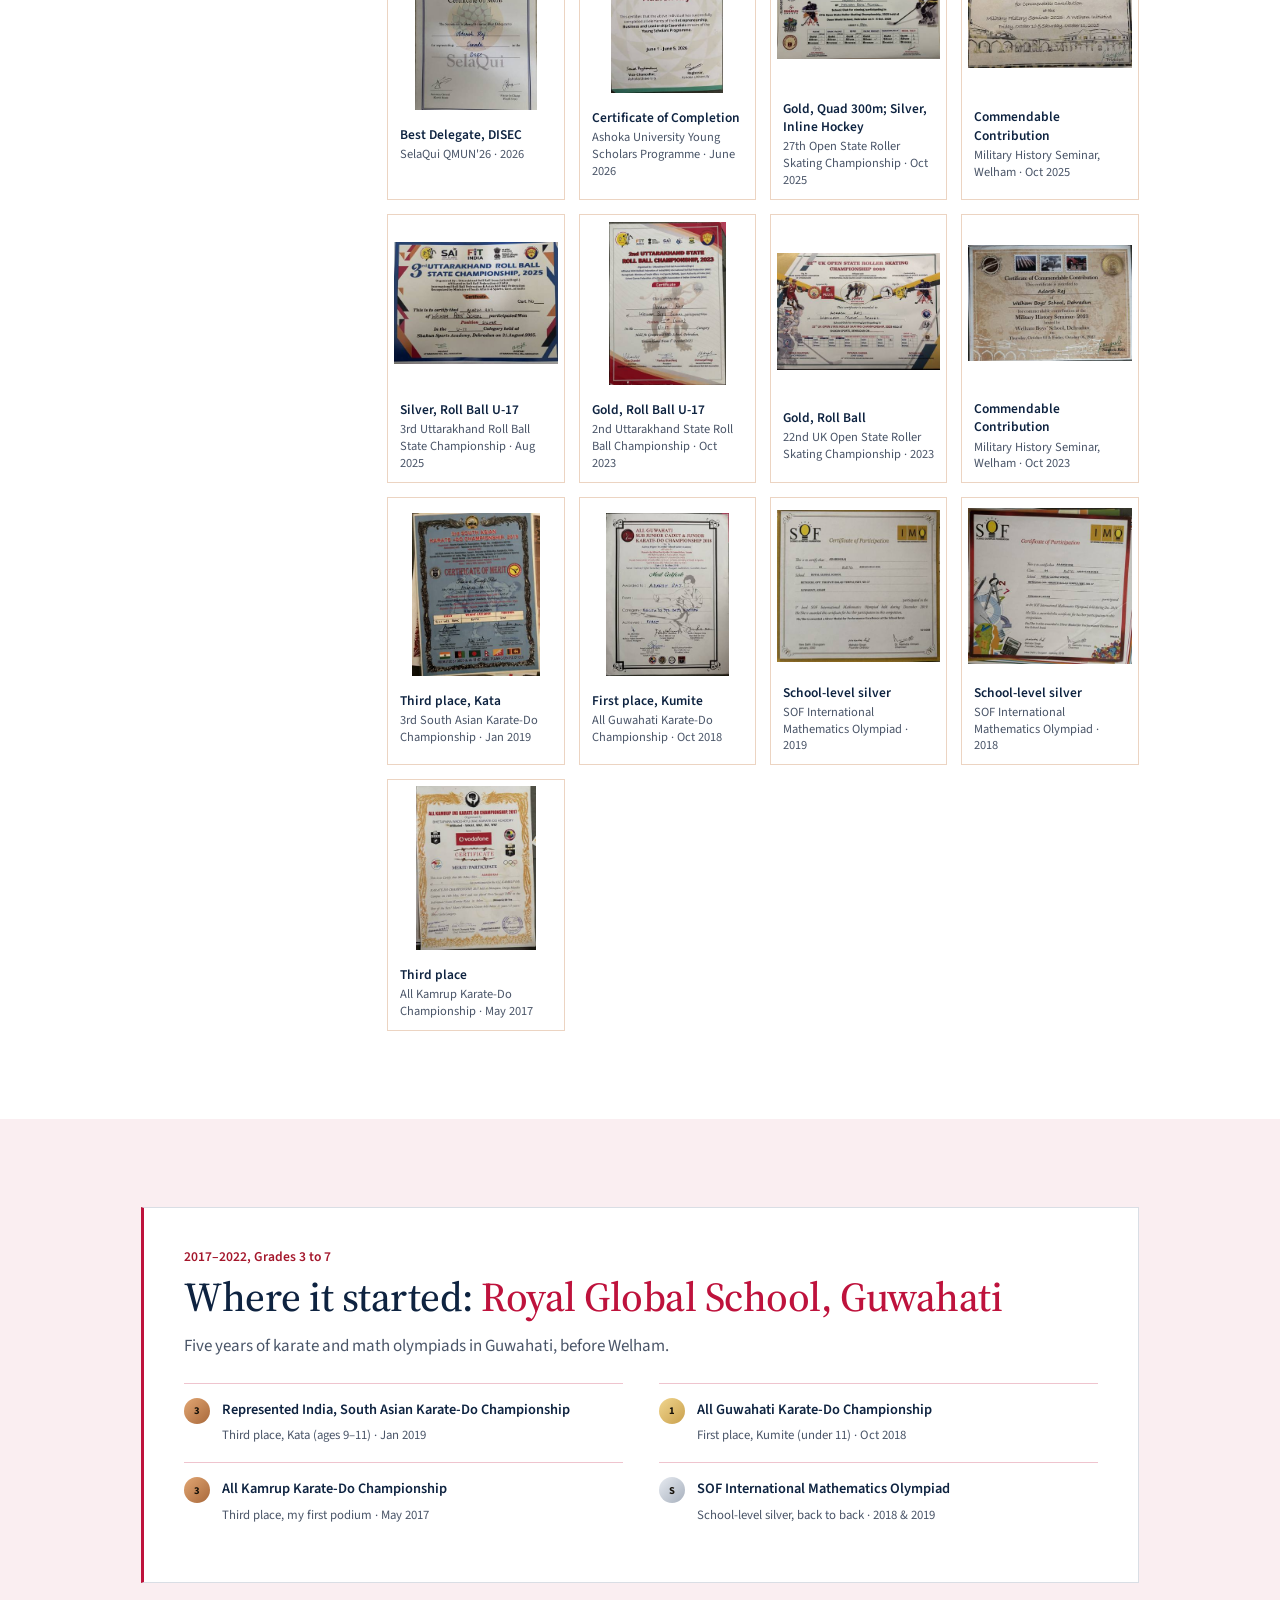
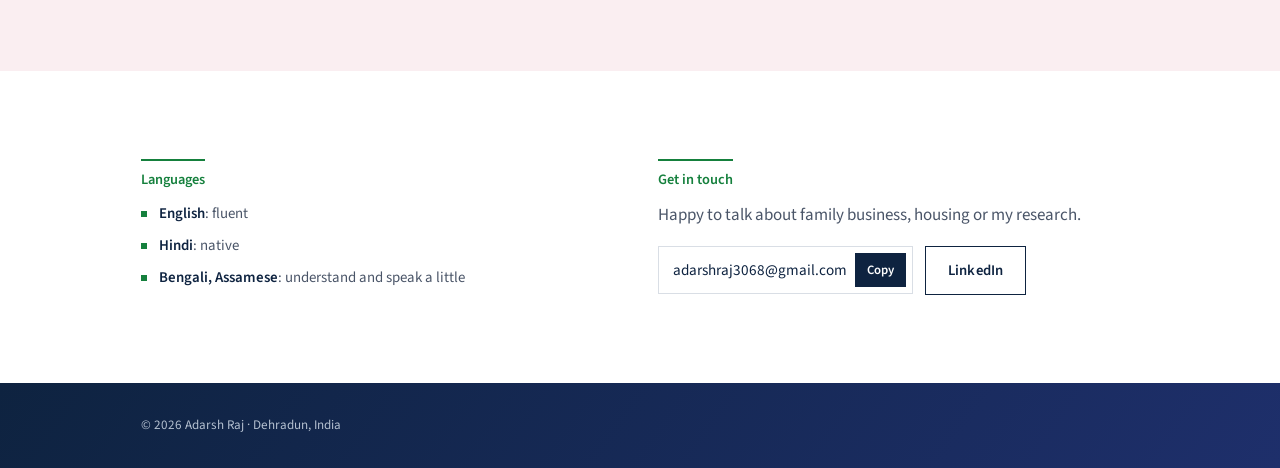
==== commit 52392906: "Add photos section and magazine covers" ====
--- a/index.html
+++ b/index.html
@@ -386,8 +386,23 @@
 .lb .go{display:inline-block;margin-top:12px;color:#fff;font-weight:600;text-decoration:underline;text-underline-offset:3px}
 .lb p{color:#cbd5e1}
 .lb[hidden]{display:none}
+.mags{grid-template-columns:repeat(5,minmax(0,1fr))}
+.photos{display:grid;grid-template-columns:repeat(3,minmax(0,1fr));gap:18px}
+.photos button{all:unset;cursor:pointer;display:block;background:#fff;border:1px solid color-mix(in srgb,var(--ac) 25%,#fff);transition:border-color .2s}
+.photos button:hover{border-color:var(--ac)}
+.photos button:focus-visible{outline:2px solid var(--ac);outline-offset:3px}
+.photos img{display:block;width:100%;height:270px;object-fit:cover}
+.photos .wide{grid-column:1/-1}
+.photos .wide img{height:auto;aspect-ratio:4/1}
+.photos .span2{grid-column:span 2}
+.photos .tall img{height:380px}
+.photos span{display:block;padding:10px 12px;font-size:.86rem;color:var(--muted);line-height:1.4}
+.photos-sub{margin:40px 0 16px}
+.photos img[src$="welmun-card.jpg"]{object-position:50% 12%}
+@media (max-width:620px){.photos{grid-template-columns:minmax(0,1fr)}.photos .span2{grid-column:auto}.photos img,.photos .tall img{height:240px}.photos .wide img{aspect-ratio:2.4/1;height:auto}.mags{grid-template-columns:repeat(2,minmax(0,1fr))}}
+
 .lb #lbTile .mag{cursor:default}
-@media (max-width:900px){.mags{grid-template-columns:repeat(2,minmax(0,1fr))}}
+@media (max-width:900px){.mags{grid-template-columns:repeat(3,minmax(0,1fr))}}
 </style>
 <style>body{margin:0}img{max-width:100%}[hidden]{display:none!important}</style>
 </head>
@@ -399,7 +414,7 @@
 <nav aria-label="Sections"><div class="wrap">
   <a class="brand" href="#top">Adarsh <span>Raj</span></a>
   <div class="links">
-    <a href="#impact">Impact</a><a href="#research">Research</a><a href="#experience">Experience</a><a href="#leadership">Leadership</a><a href="#service">Service</a><a href="#honors">Honors</a><a href="#certificates">Certificates</a><a href="#sport">Sport</a><a href="#origin">Early years</a><a href="#contact">Contact</a>
+    <a href="#impact">Impact</a><a href="#research">Research</a><a href="#experience">Experience</a><a href="#leadership">Leadership</a><a href="#service">Service</a><a href="#photos">Photos</a><a href="#honors">Honors</a><a href="#certificates">Certificates</a><a href="#sport">Sport</a><a href="#origin">Early years</a><a href="#contact">Contact</a>
   </div>
 </div></nav>
 
@@ -545,6 +560,7 @@
     <button class="mag" type="button" data-cover="img/mag-politicia.jpg" data-cap="Politicia, the Welham Boys' School political and social commentary magazine. Senior Editor." data-link="https://www.welhamboys.org/publication-welham-boys-school"><div class="cv" style="--m1:#BE123C;--m2:#4C0519">Politicia</div><b>Politicia</b><span>Political and social commentary · Senior Editor · 2026–</span></button>
     <button class="mag" type="button" data-cover="img/mag-freudacia.jpg" data-cap="Freudacia, the Welham Boys' School psychology magazine. Senior Editor." data-link="https://www.welhamboys.org/publication-welham-boys-school"><div class="cv" style="--m1:#6D28D9;--m2:#2E1065">Freudacia</div><b>Freudacia</b><span>Psychology · Senior Editor · 2026–</span></button>
     <button class="mag" type="button" data-cover="img/mag-wavelength.jpg" data-cap="Wavelength, the Welham Boys' School science magazine. Creative Editor." data-link="https://www.welhamboys.org/publication-welham-boys-school"><div class="cv" style="--m1:#0F766E;--m2:#134E4A">Wavelength</div><b>Wavelength</b><span>Science · Creative Editor · 2025–26</span></button>
+    <button class="mag" type="button" data-cover="img/mag-innoventure.jpg" data-cap="Innoventure, the Welham Boys' School business and economics magazine. Contributor." data-link="https://www.welhamboys.org/publication-welham-boys-school"><div class="cv" style="--m1:#334155;--m2:#0F172A">Innoventure</div><b>Innoventure</b><span>Business and economics · Contributor</span></button>
   </div>
   <p style="color:var(--muted);margin:16px 0 0;font-size:.93rem">Issues are published on the school website: <a href="https://www.welhamboys.org/publication-welham-boys-school" target="_blank" rel="noopener">Welham Boys' School publications ↗</a></p>
 </div></section>
@@ -556,6 +572,29 @@
     <div class="row"><div class="when">Sept 2025</div><div class="card"><h3>GGIC Shelter Home</h3><p>First session: assembled solar-powered lamps with girls supported by Aasraa Trust. I kept going back.</p></div></div>
     <div class="row"><div class="when">Feb 2026</div><div class="card"><h3>Prem Dham old age home</h3><p>Built Bindi Torches with the residents and gave them the finished lights. From Grade 11, a group of us visited most Sundays, simply to talk.</p></div></div>
     <div class="row"><div class="when">Mar 2026</div><div class="card"><h3>Bajaj Institute of Learning</h3><p>Built torches with learners who communicate mainly in sign language. Every step had to be explained without speaking. They taught me to spell my name in sign language.</p></div></div>
+  </div>
+</div></section>
+
+<!-- PHOTOS -->
+<section id="photos"><div class="wrap">
+  <div class="head"><div class="eyebrow">Photos</div><h2>At Welham, <em>and beyond it</em></h2><p>School photographs from the events and projects described on this page, and the campus in Dehradun where I have studied since Grade 8.</p></div>
+  <div class="photos">
+    <button type="button" class="wide" data-full="img/photo-welham.jpg" data-cap="Welham Boys' School, Dehradun."><img src="img/photo-welham.jpg" alt="The red-brick main building of Welham Boys' School in Dehradun, framed by trees under a blue sky" loading="lazy" decoding="async"><span>Welham Boys' School, Dehradun</span></button>
+    <button type="button" class="span2" data-full="img/photo-welmun.jpg" data-cap="On the dais as Vice Chair of SPECPOL (UNGA-4) at WELMUN 2026 (centre)."><img src="img/photo-welmun.jpg" alt="Adarsh Raj seated at the centre of the SPECPOL executive board at WELMUN 2026, behind his name placard" loading="lazy" decoding="async"><span>On the dais as Vice Chair of SPECPOL (UNGA-4) at WELMUN 2026 (centre)</span></button>
+    <button type="button" data-full="img/welmun-card.jpg" data-cap="WELMUN 2026 executive board: Vice Chairperson."><img src="img/welmun-card.jpg" alt="WELMUN 2026 executive board card showing Adarsh Raj as Vice Chairperson" loading="lazy" decoding="async"><span>WELMUN 2026 executive board: Vice Chairperson</span></button>
+    <button type="button" data-full="img/photo-nairobi.jpg" data-cap="Brookhouse School, Nairobi: the Welham exchange group, November 2025."><img src="img/photo-nairobi.jpg" alt="Welham students in school blazers standing beside the Brookhouse School crest in Nairobi" loading="lazy" decoding="async"><span>Brookhouse School, Nairobi: the Welham exchange group, November 2025</span></button>
+    <button type="button" data-full="img/photo-premdham.jpg" data-cap="Roshni Ki Udaan at Prem Dham: building solar torches with residents, February 2026."><img src="img/photo-premdham.jpg" alt="Welham students and elderly residents assembling small solar lamps with soldering irons" loading="lazy" decoding="async"><span>Roshni Ki Udaan at Prem Dham: building solar torches with residents, February 2026</span></button>
+    <button type="button" data-full="img/photo-bajaj.jpg" data-cap="Roshni Ki Udaan with learners from the Bajaj Institute of Learning, March 2026."><img src="img/photo-bajaj.jpg" alt="A Welham student and a young learner soldering the parts of a solar torch together" loading="lazy" decoding="async"><span>Roshni Ki Udaan with learners from the Bajaj Institute of Learning, March 2026</span></button>
+  </div>
+  <h3 class="photos-sub">Campus, Dehradun</h3>
+  <div class="photos">
+    <button type="button" class="tall" data-full="img/campus-art.jpg" data-cap="The Welham Art School wall."><img src="img/campus-art.jpg" alt="A brick wall painted with murals and the words Welham Art School, under a clear blue sky" loading="lazy" decoding="async"><span>The Welham Art School wall</span></button>
+    <button type="button" class="tall" data-full="img/campus-avenue.jpg" data-cap="A tree-lined avenue on campus."><img src="img/campus-avenue.jpg" alt="A paved avenue lined with tall trees, their trunks painted white, leading to a school building" loading="lazy" decoding="async"><span>A tree-lined avenue on campus</span></button>
+    <button type="button" class="tall" data-full="img/campus-gulmohar.jpg" data-cap="Gulmohar in bloom in a campus courtyard."><img src="img/campus-gulmohar.jpg" alt="A gulmohar tree with red flowers shading a courtyard with green benches, in front of a red-brick building" loading="lazy" decoding="async"><span>Gulmohar in bloom in a campus courtyard</span></button>
+    <button type="button" data-full="img/campus-dusk.jpg" data-cap="Dusk over the campus rooftops."><img src="img/campus-dusk.jpg" alt="Red rooftops and trees on campus under a cloudy evening sky" loading="lazy" decoding="async"><span>Dusk over the campus rooftops</span></button>
+    <button type="button" data-full="img/campus-field.jpg" data-cap="Sunset over the playing fields."><img src="img/campus-field.jpg" alt="The sun setting behind tall trees at the edge of a playing field" loading="lazy" decoding="async"><span>Sunset over the playing fields</span></button>
+    <button type="button" data-full="img/campus-ground.jpg" data-cap="The main building across the playing field."><img src="img/campus-ground.jpg" alt="A long red-brick school building across a grass playing field under a wide cloudy sky" loading="lazy" decoding="async"><span>The main building across the playing field</span></button>
+    <button type="button" class="wide" data-full="img/campus-arches.jpg" data-cap="The arches at night."><img src="img/campus-arches.jpg" alt="A black-and-white night photograph of a long building with a row of pointed arches" loading="lazy" decoding="async"><span>The arches at night</span></button>
   </div>
 </div></section>
 
@@ -670,7 +709,7 @@
   function close(){lb.hidden=true;im.removeAttribute('src');if(last)last.focus();}
   lb.addEventListener('click',function(e){if(e.target===lb||e.target.closest('.x'))close();});
   document.addEventListener('keydown',function(e){if(e.key==='Escape'&&!lb.hidden)close();});
-  document.querySelectorAll('.gallery button').forEach(function(b){b.addEventListener('click',function(){open(b.dataset.full,b.dataset.cap);});});
+  document.querySelectorAll('.gallery button, .photos button').forEach(function(b){b.addEventListener('click',function(){open(b.dataset.full,b.dataset.cap);});});
   document.querySelectorAll('.mag').forEach(function(b){
     var ok=false,i=new Image();i.onload=function(){ok=true;var c=b.querySelector('.cv');i.alt=b.dataset.cap;c.appendChild(i);};i.src=b.dataset.cover;
     b.addEventListener('click',function(){open(ok?b.dataset.cover:'',b.dataset.cap,b.dataset.link,ok?'':'<div class="mags" style="grid-template-columns:200px;justify-content:center;margin:0"><div class="mag"><div class="cv" style="'+b.querySelector('.cv').getAttribute('style')+'">'+b.querySelector('b').textContent+'</div></div></div>');});
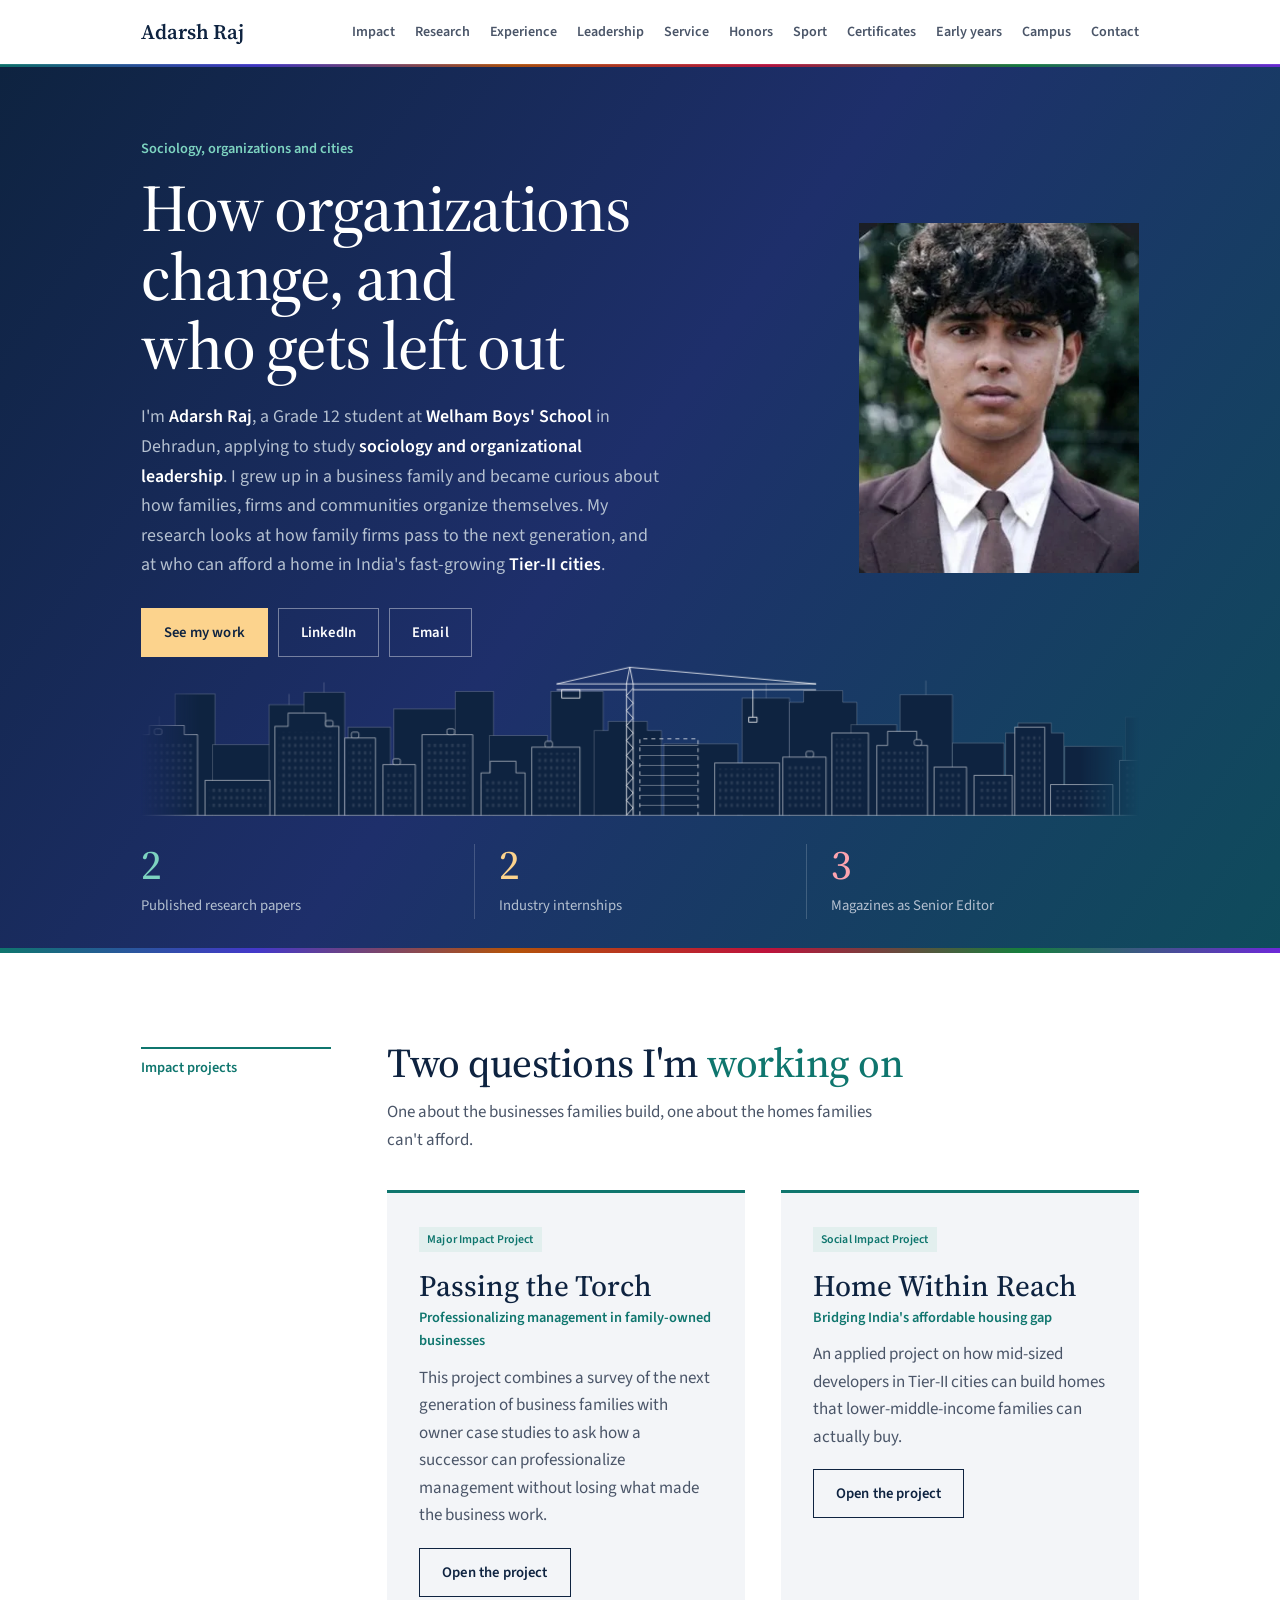
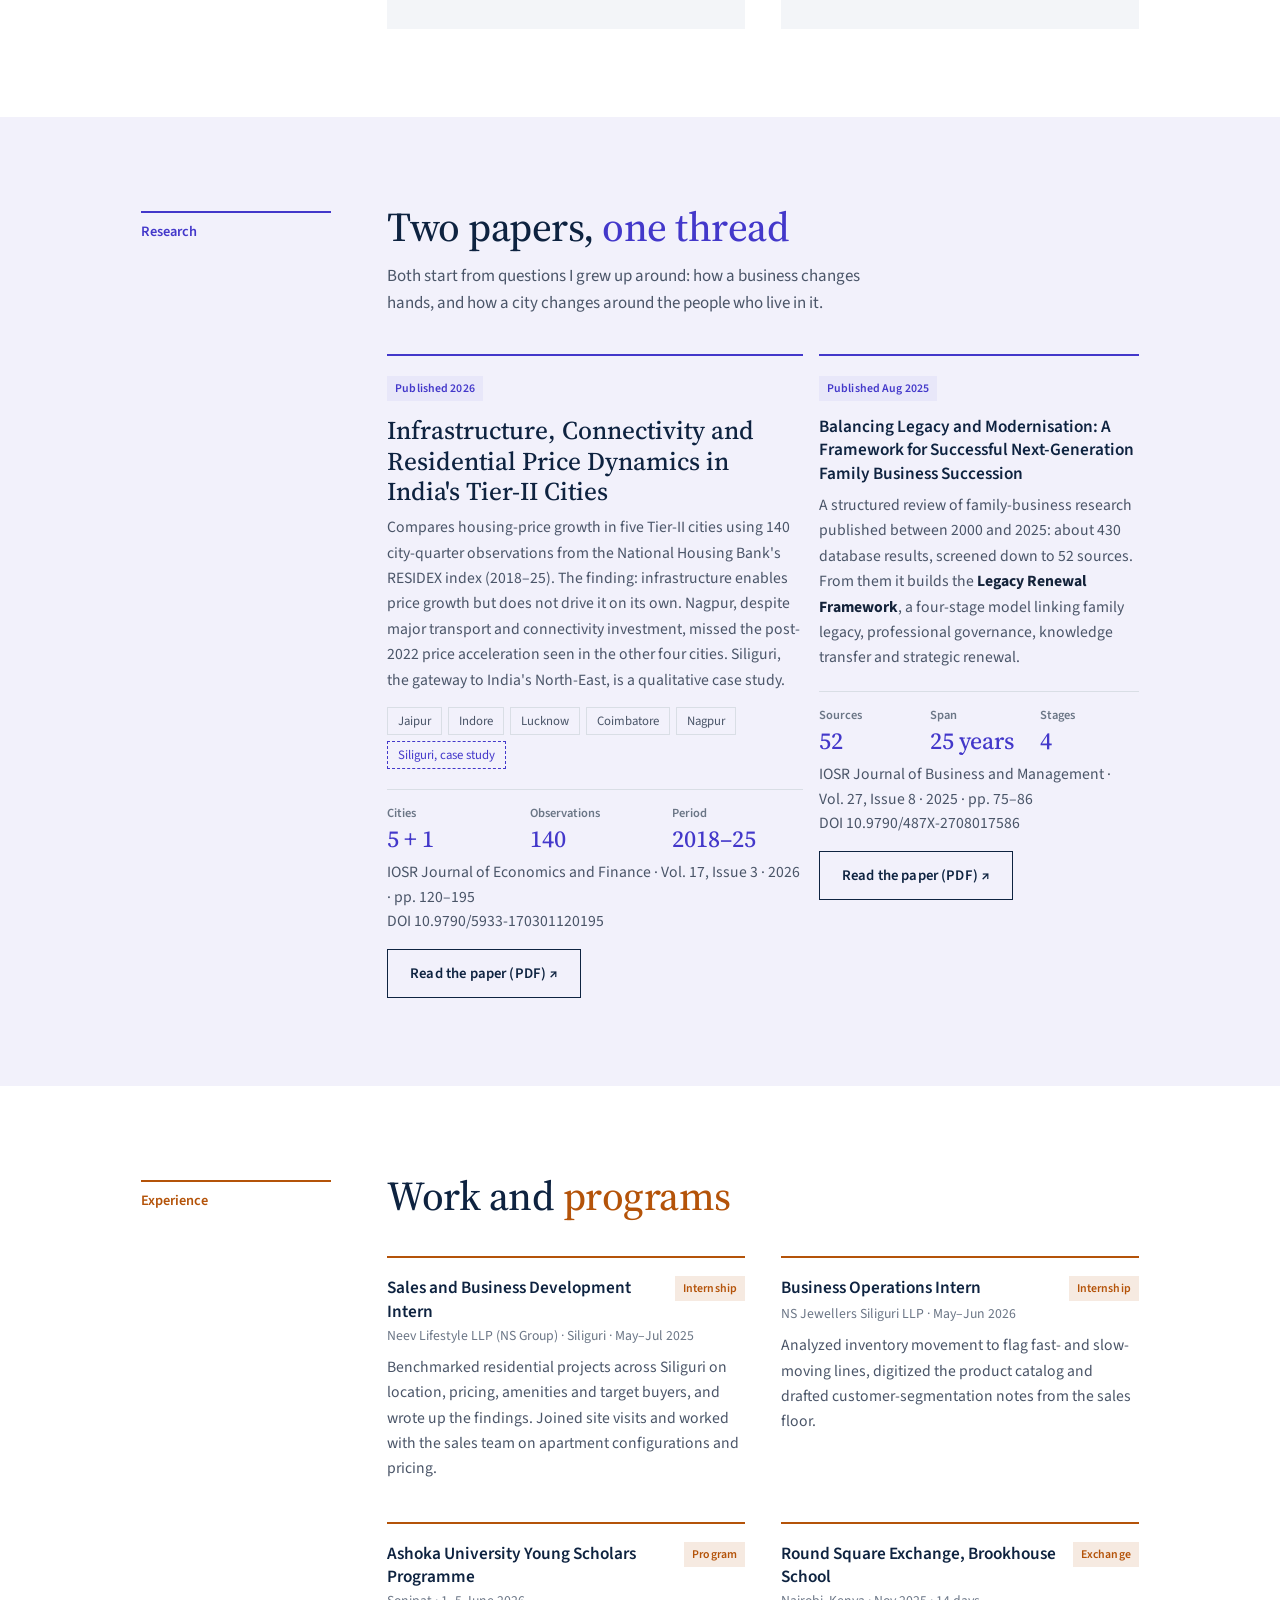
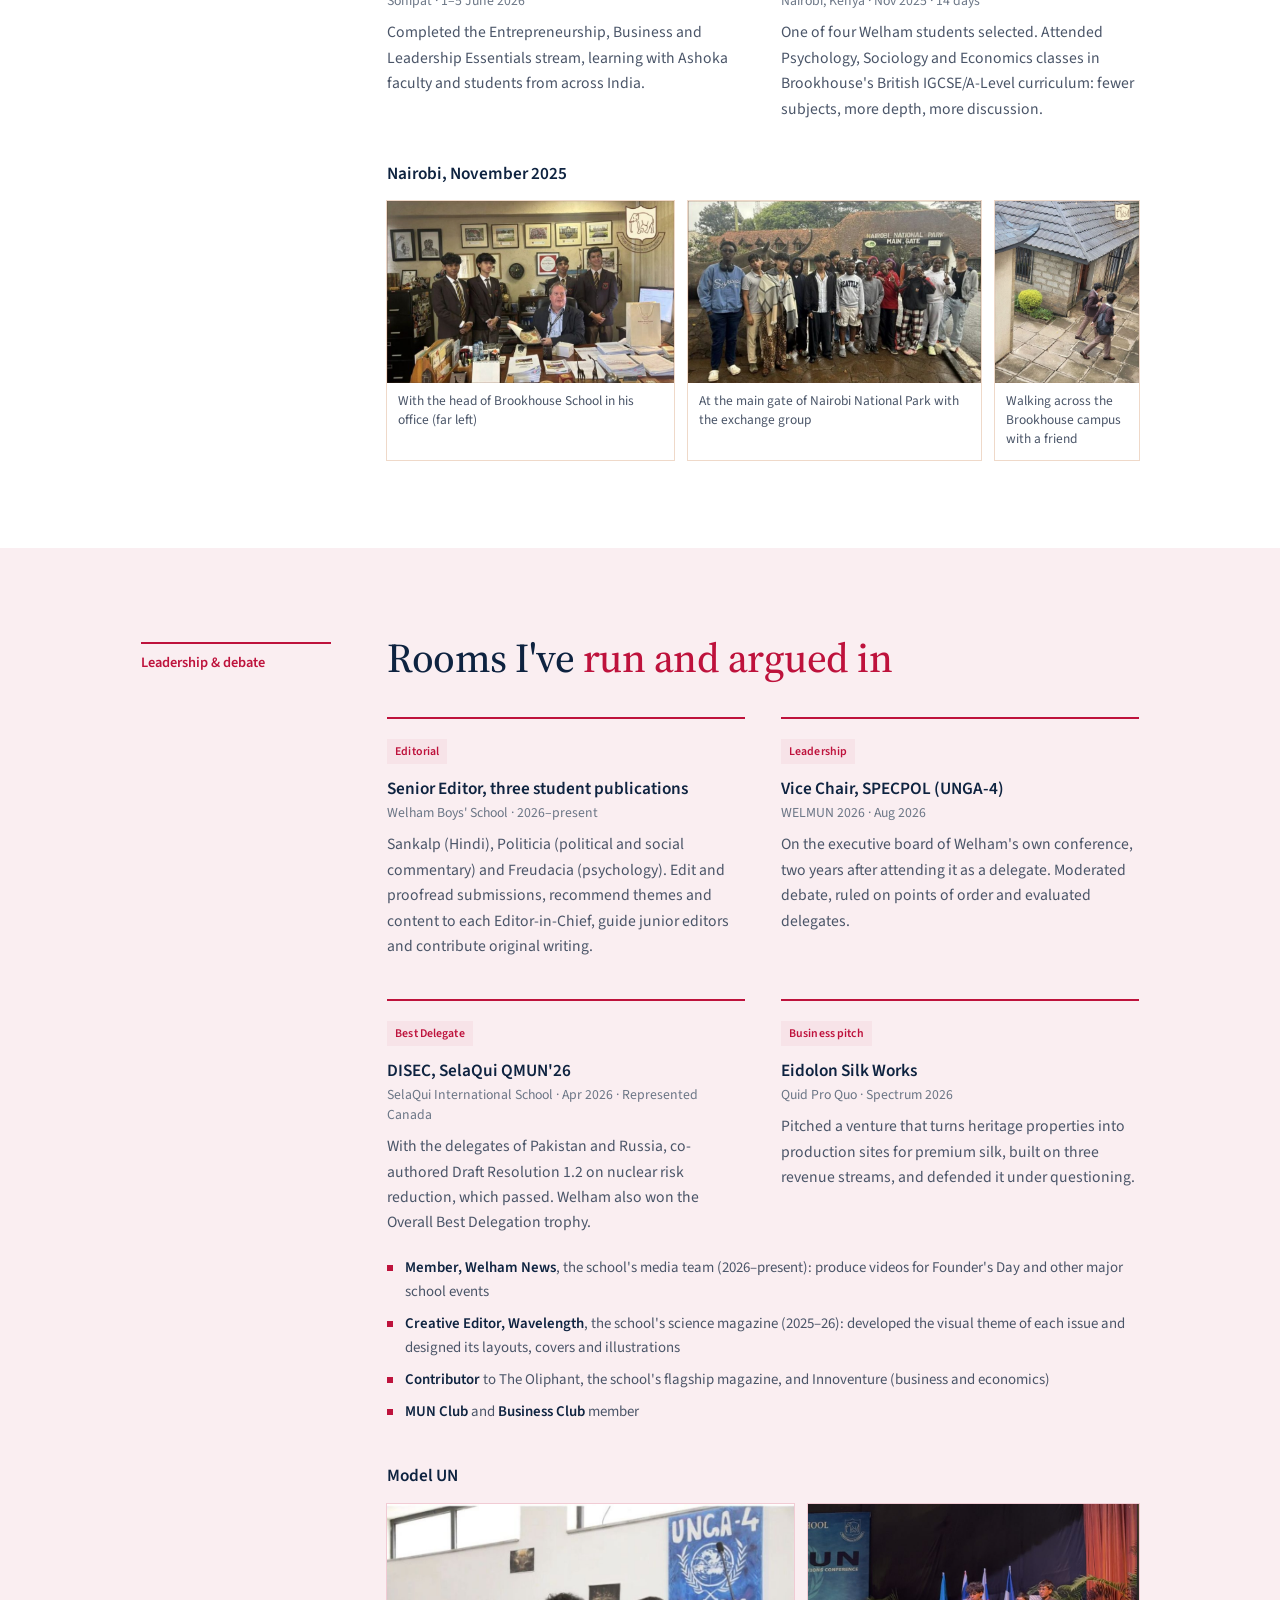
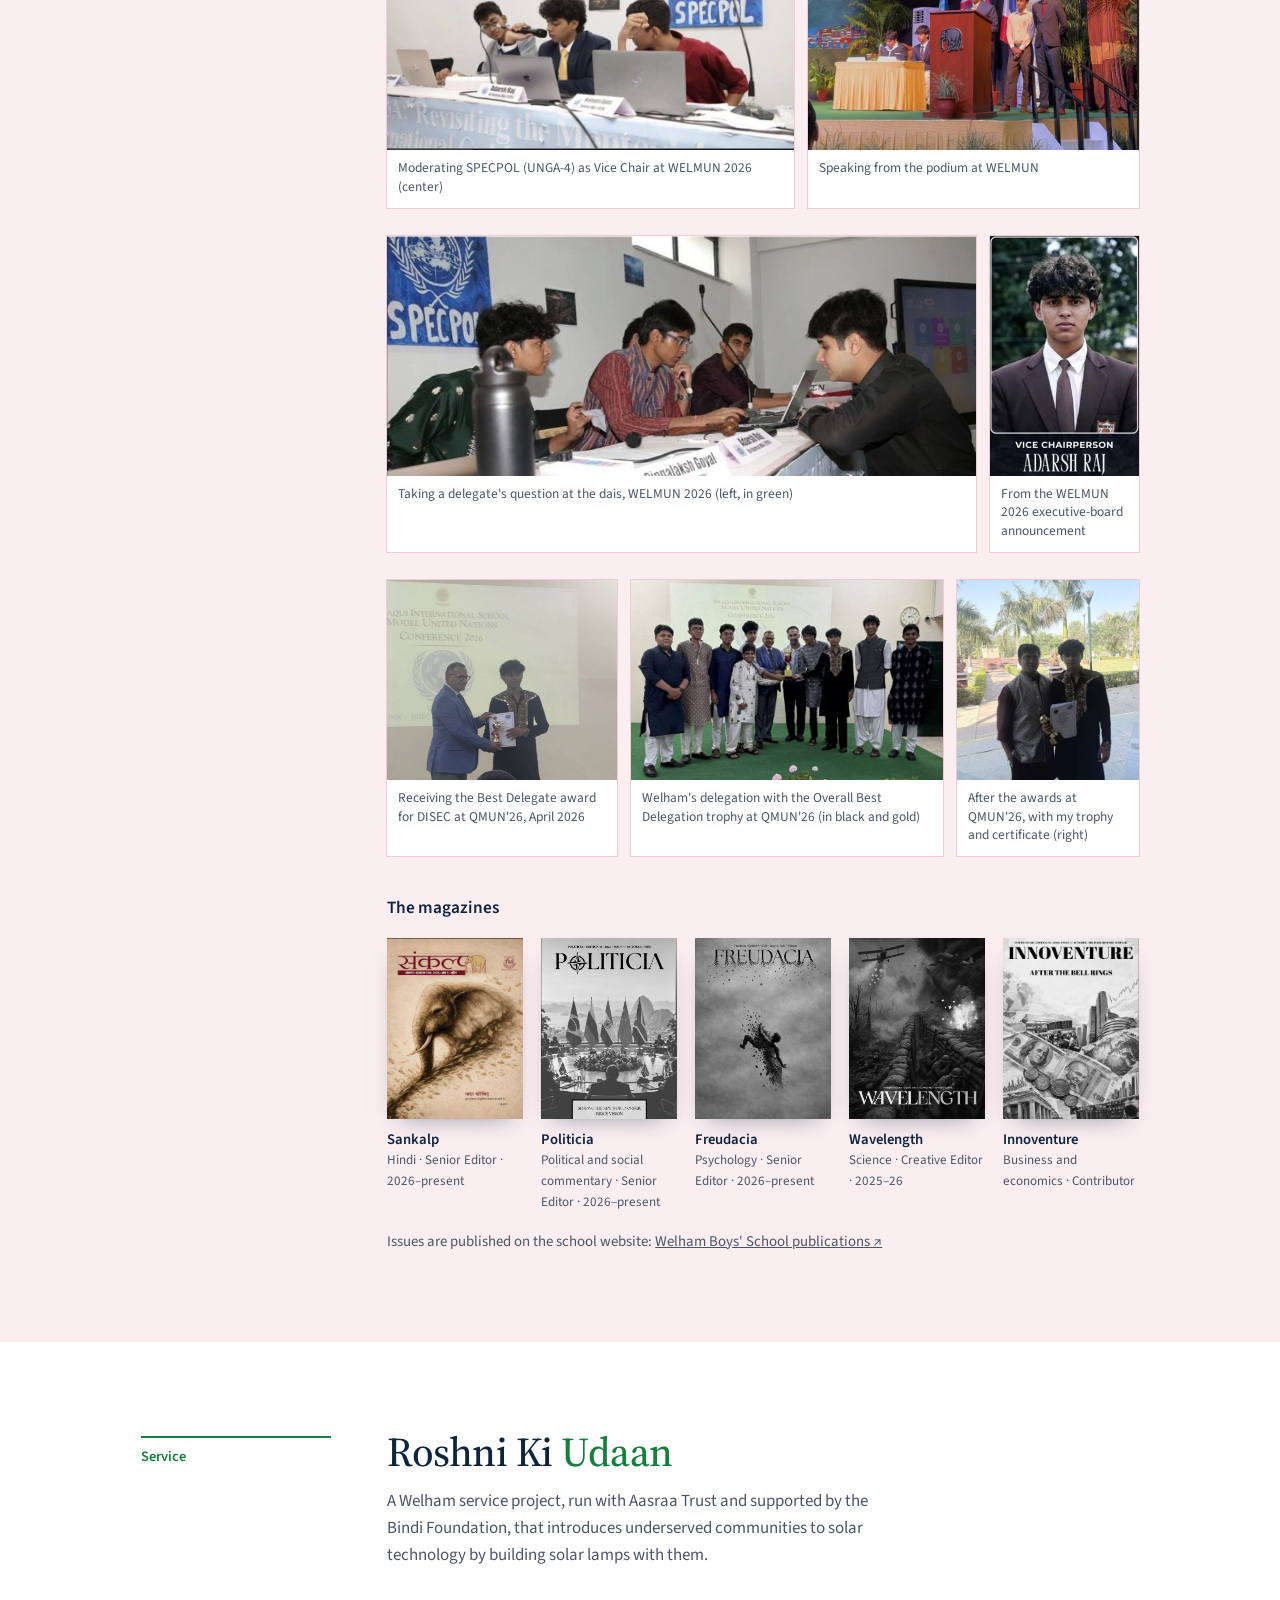
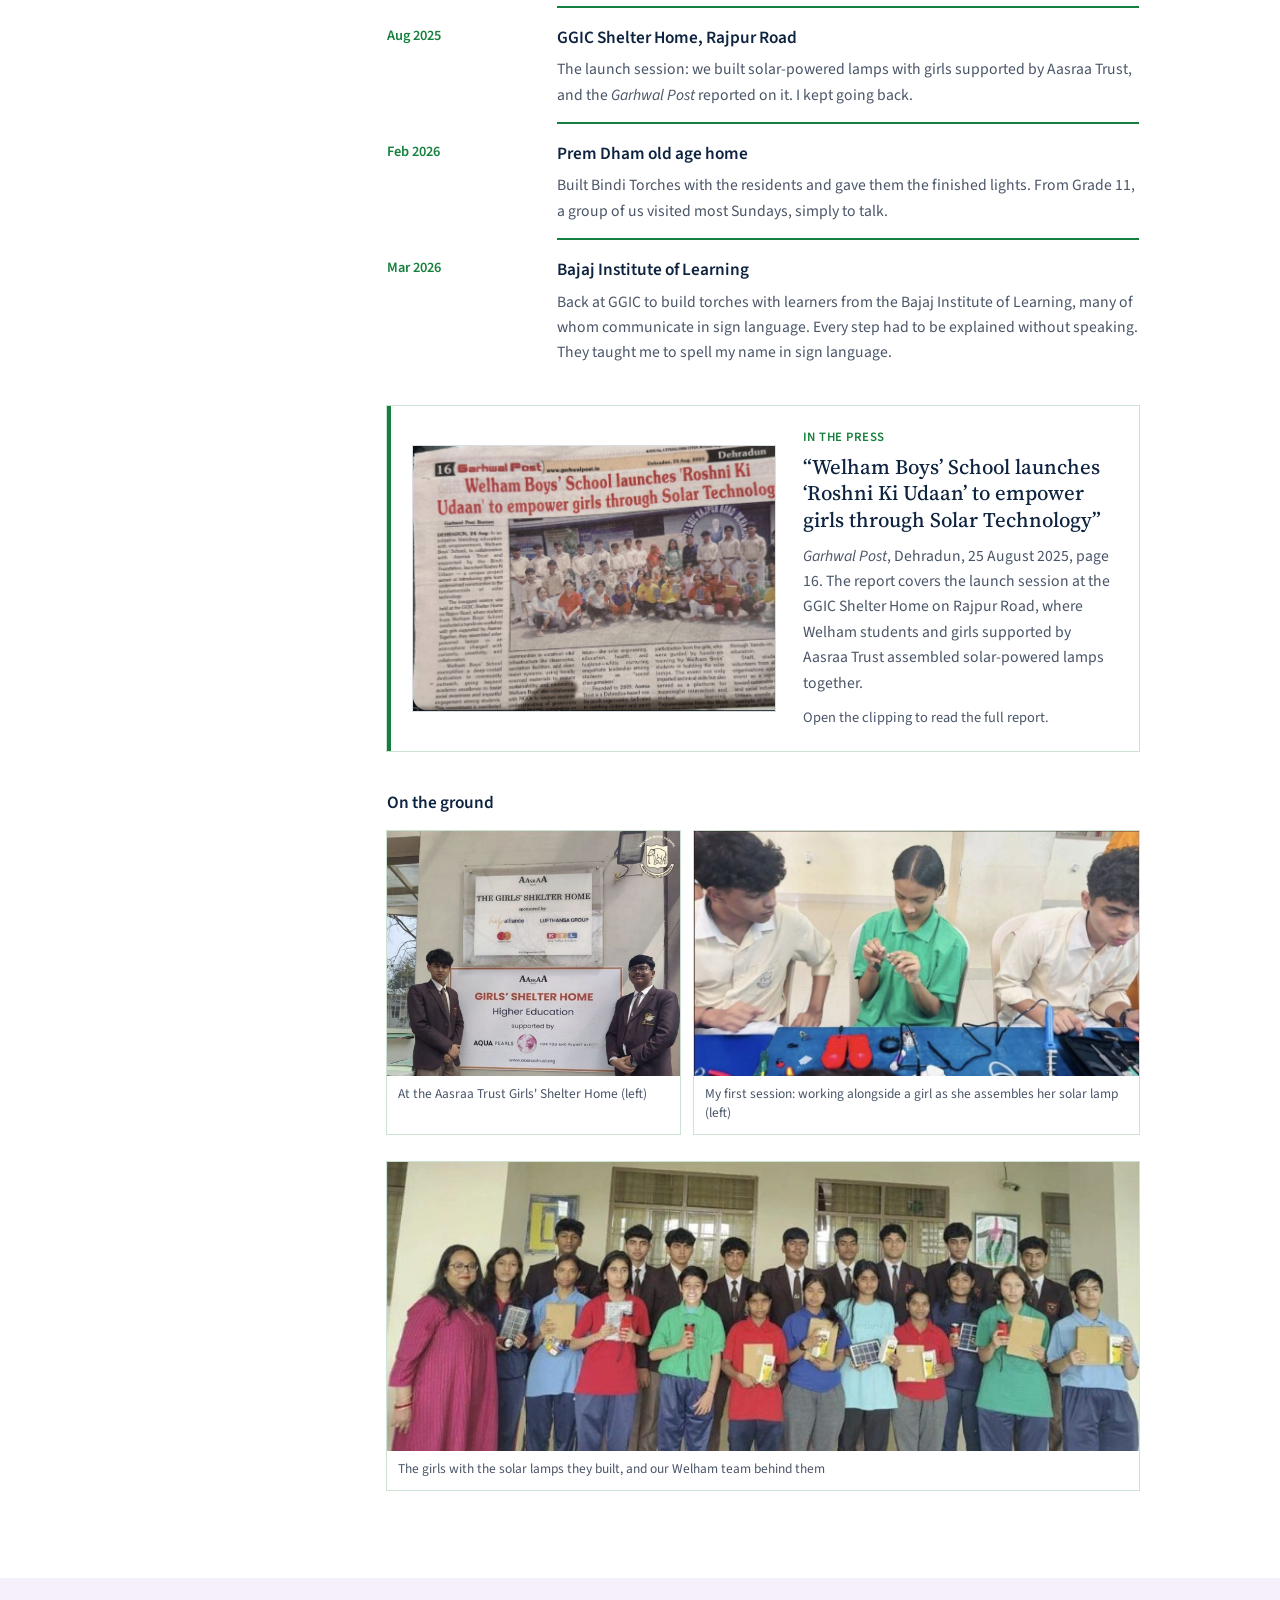
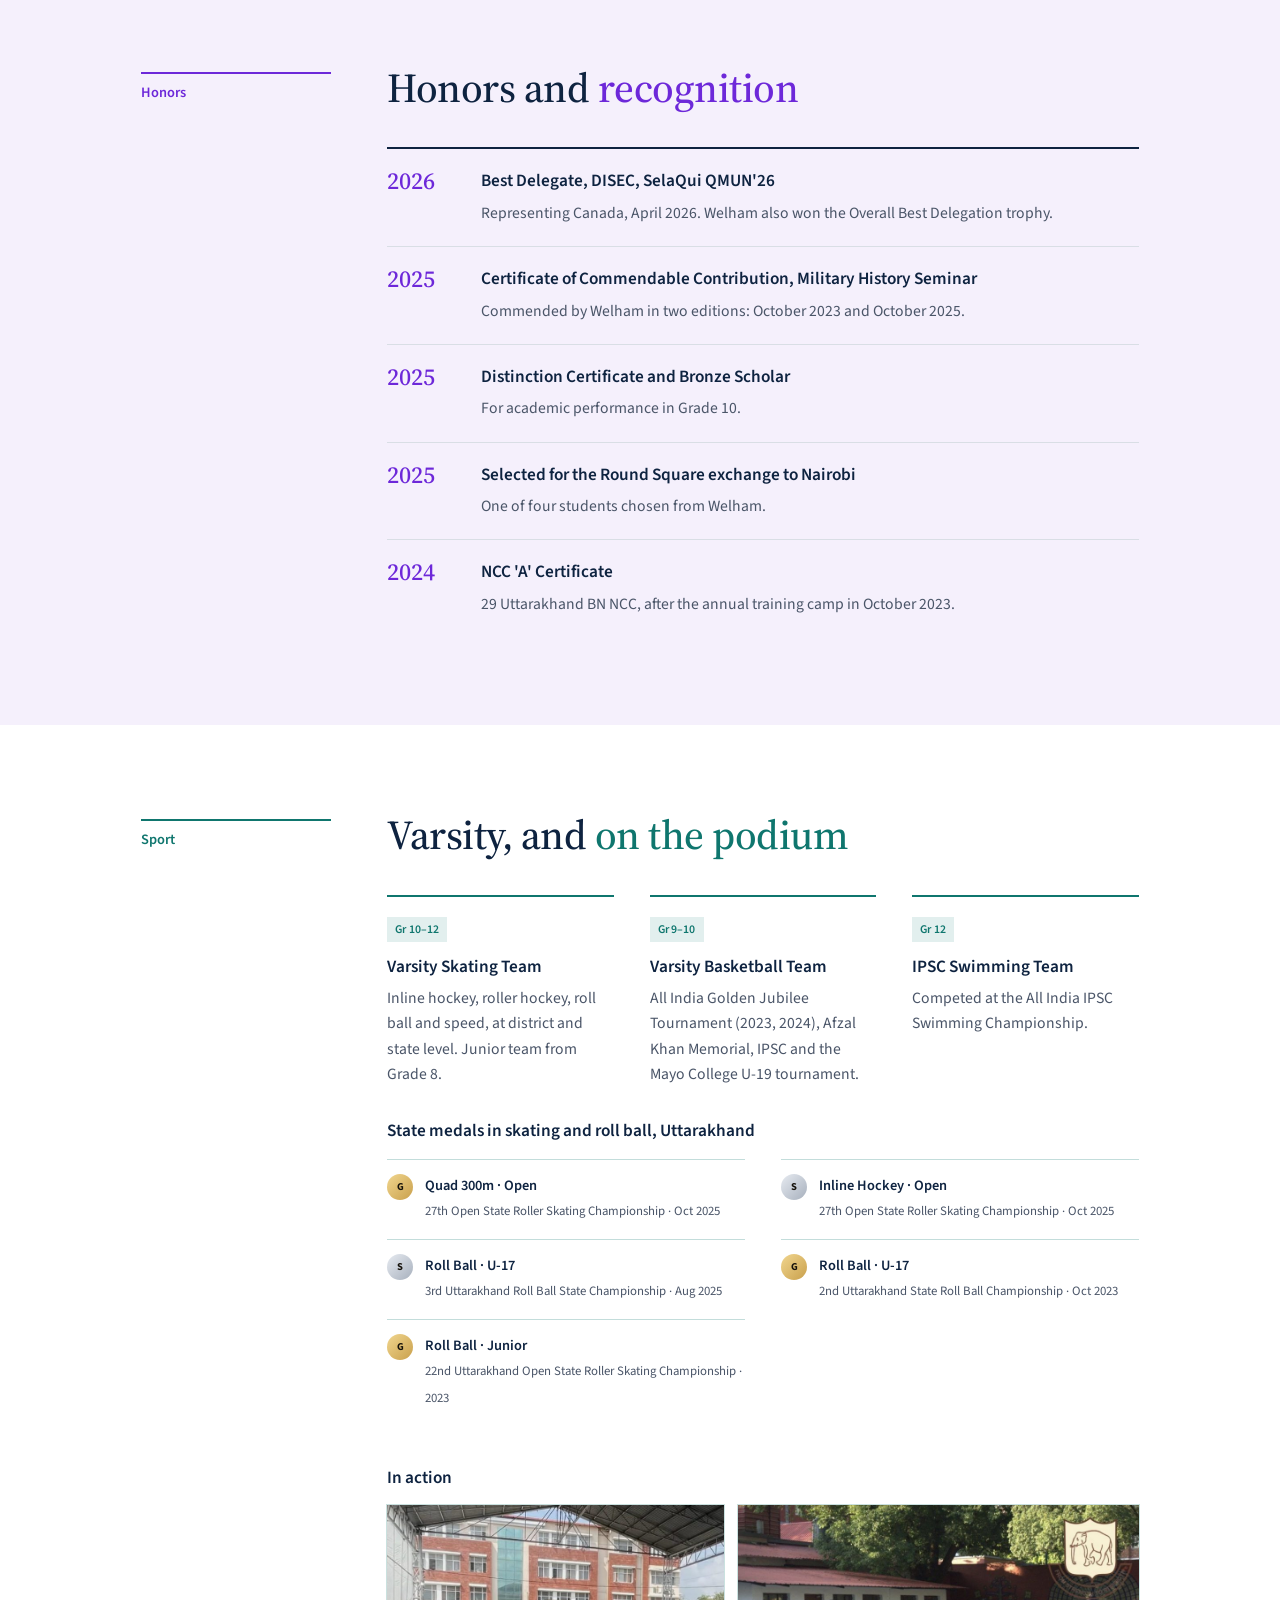
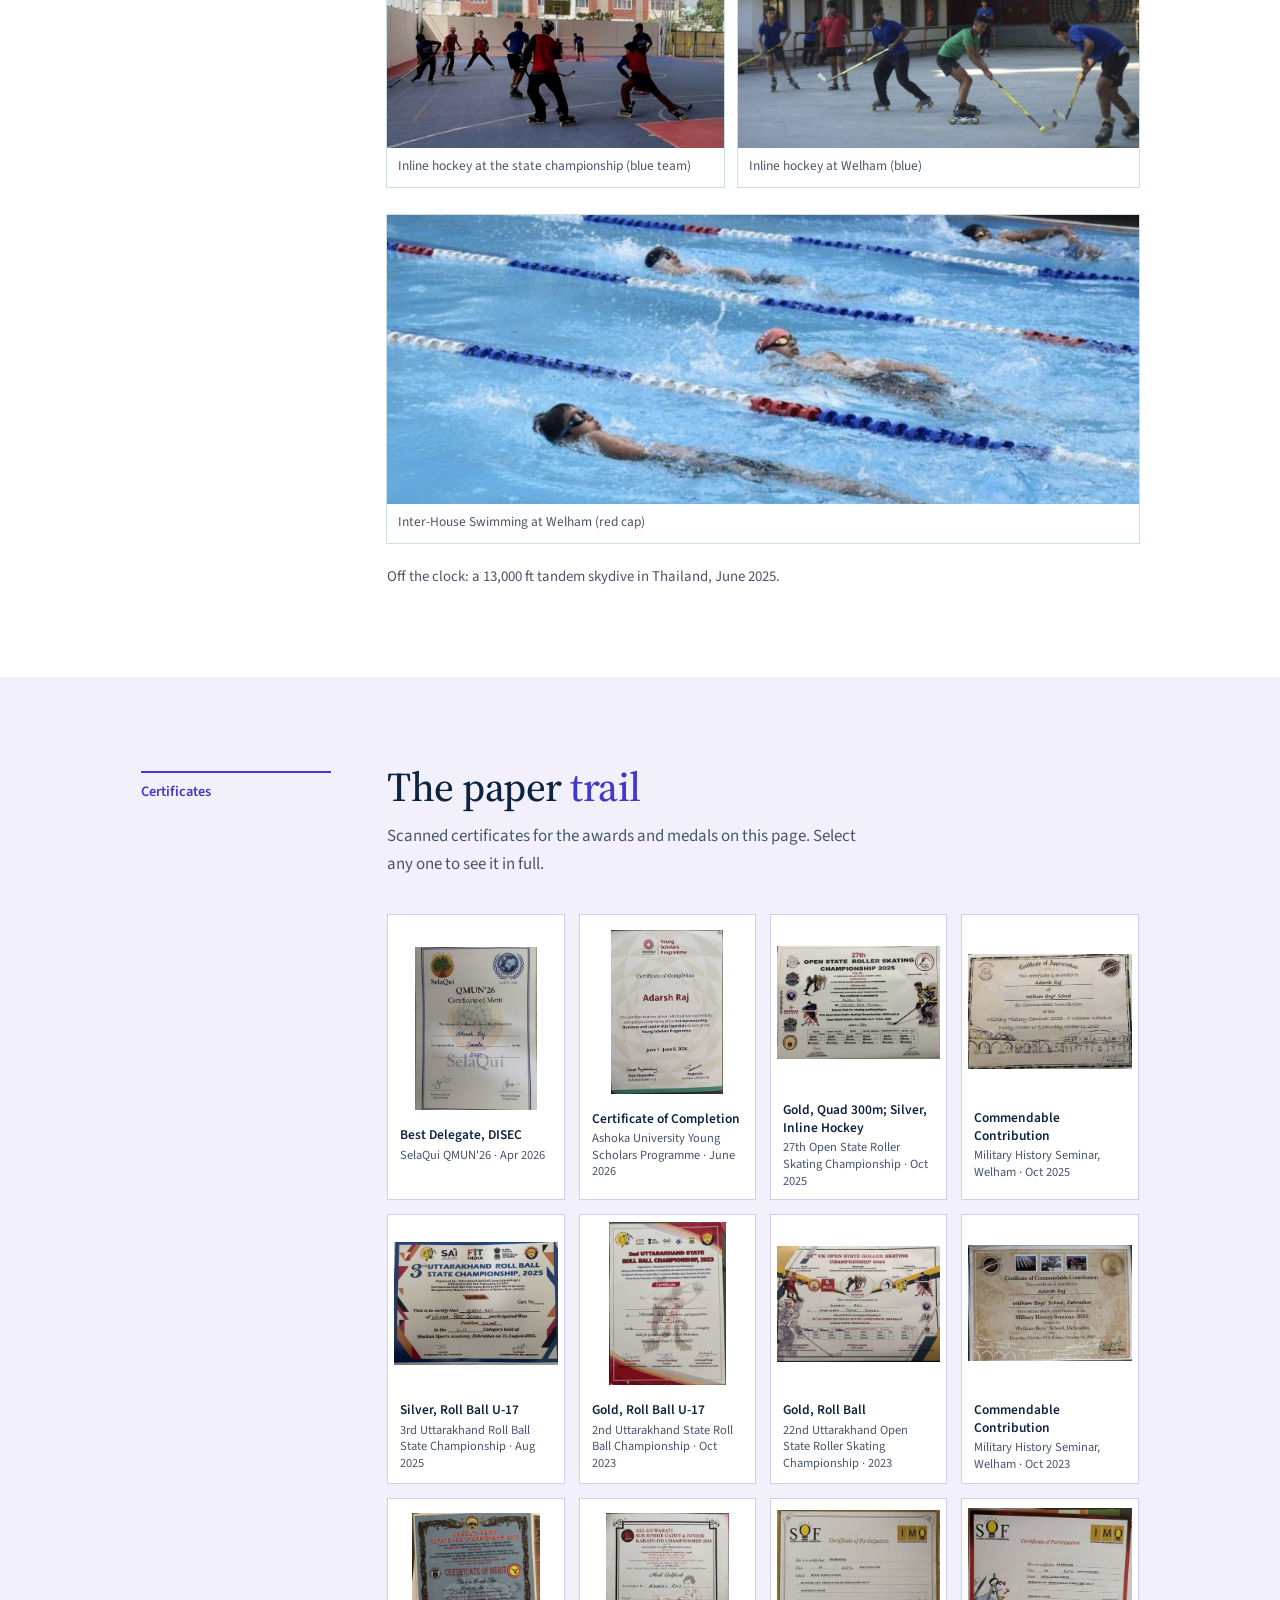
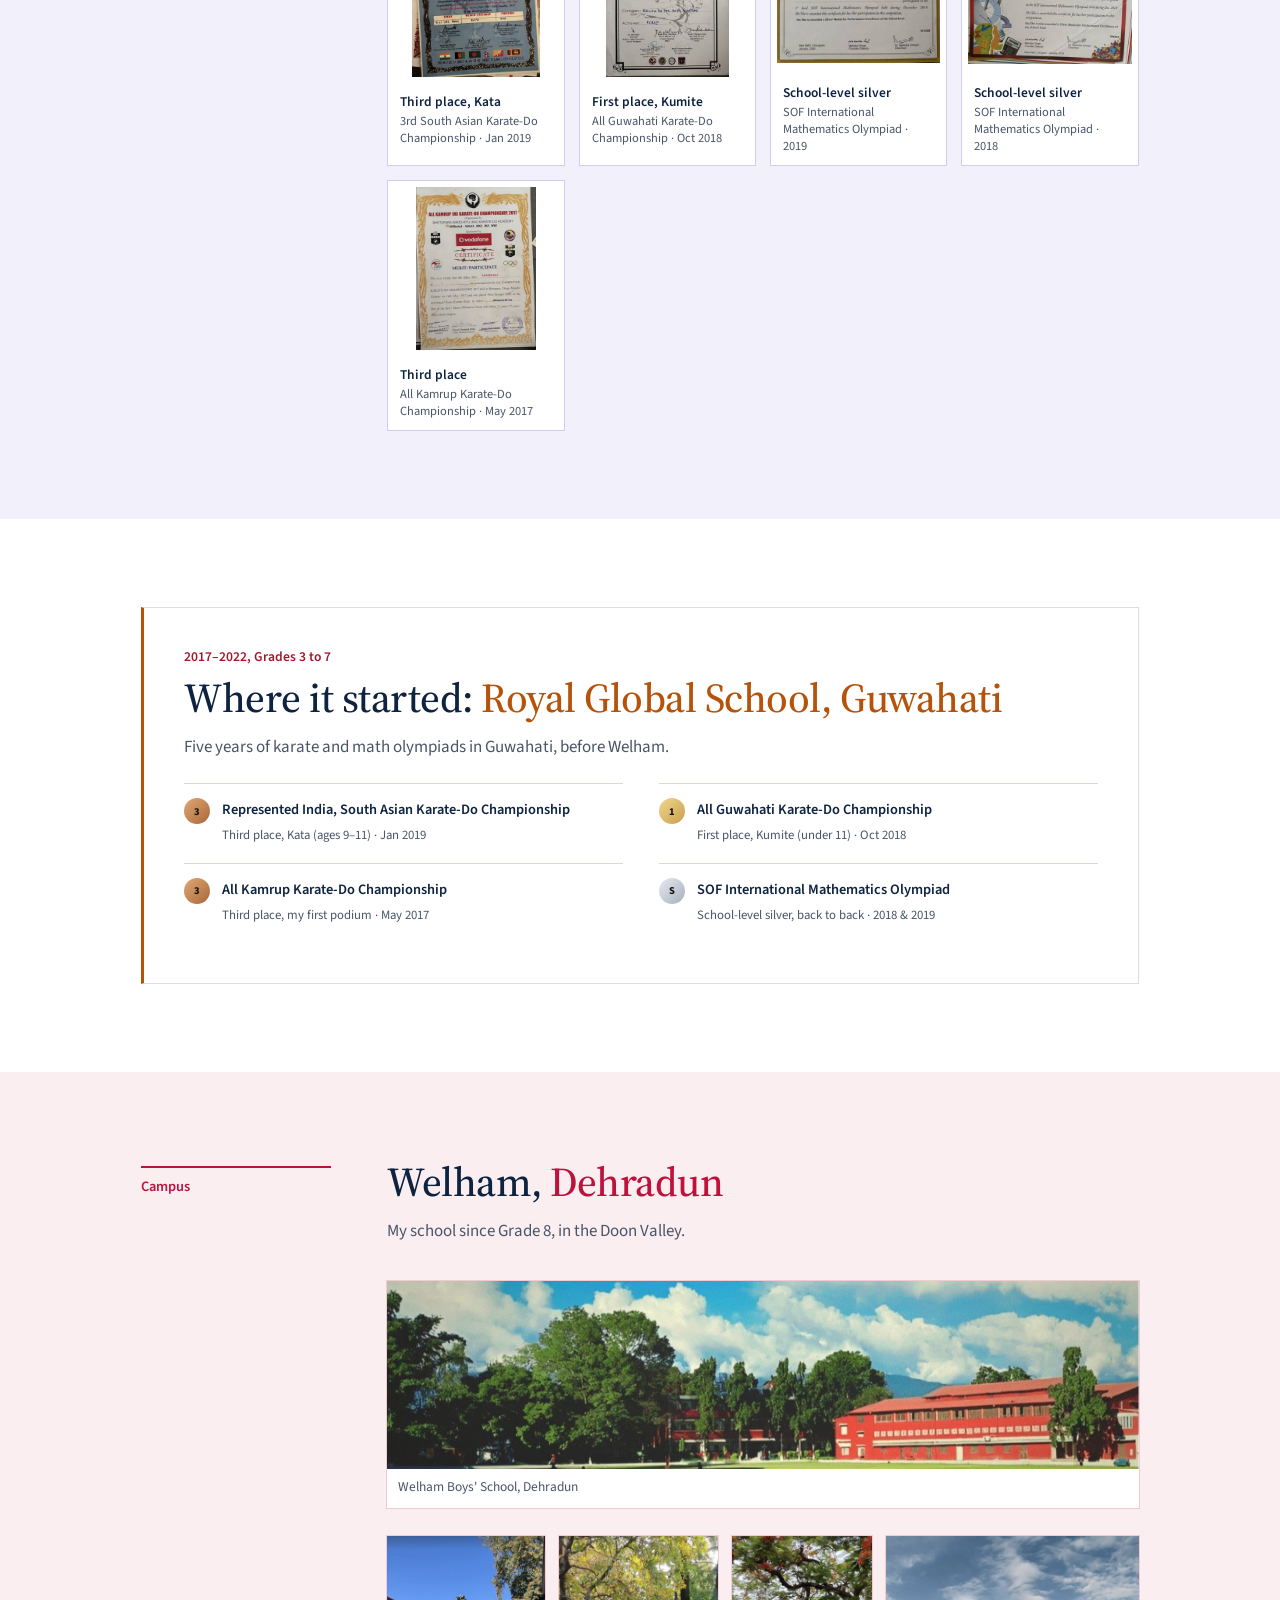
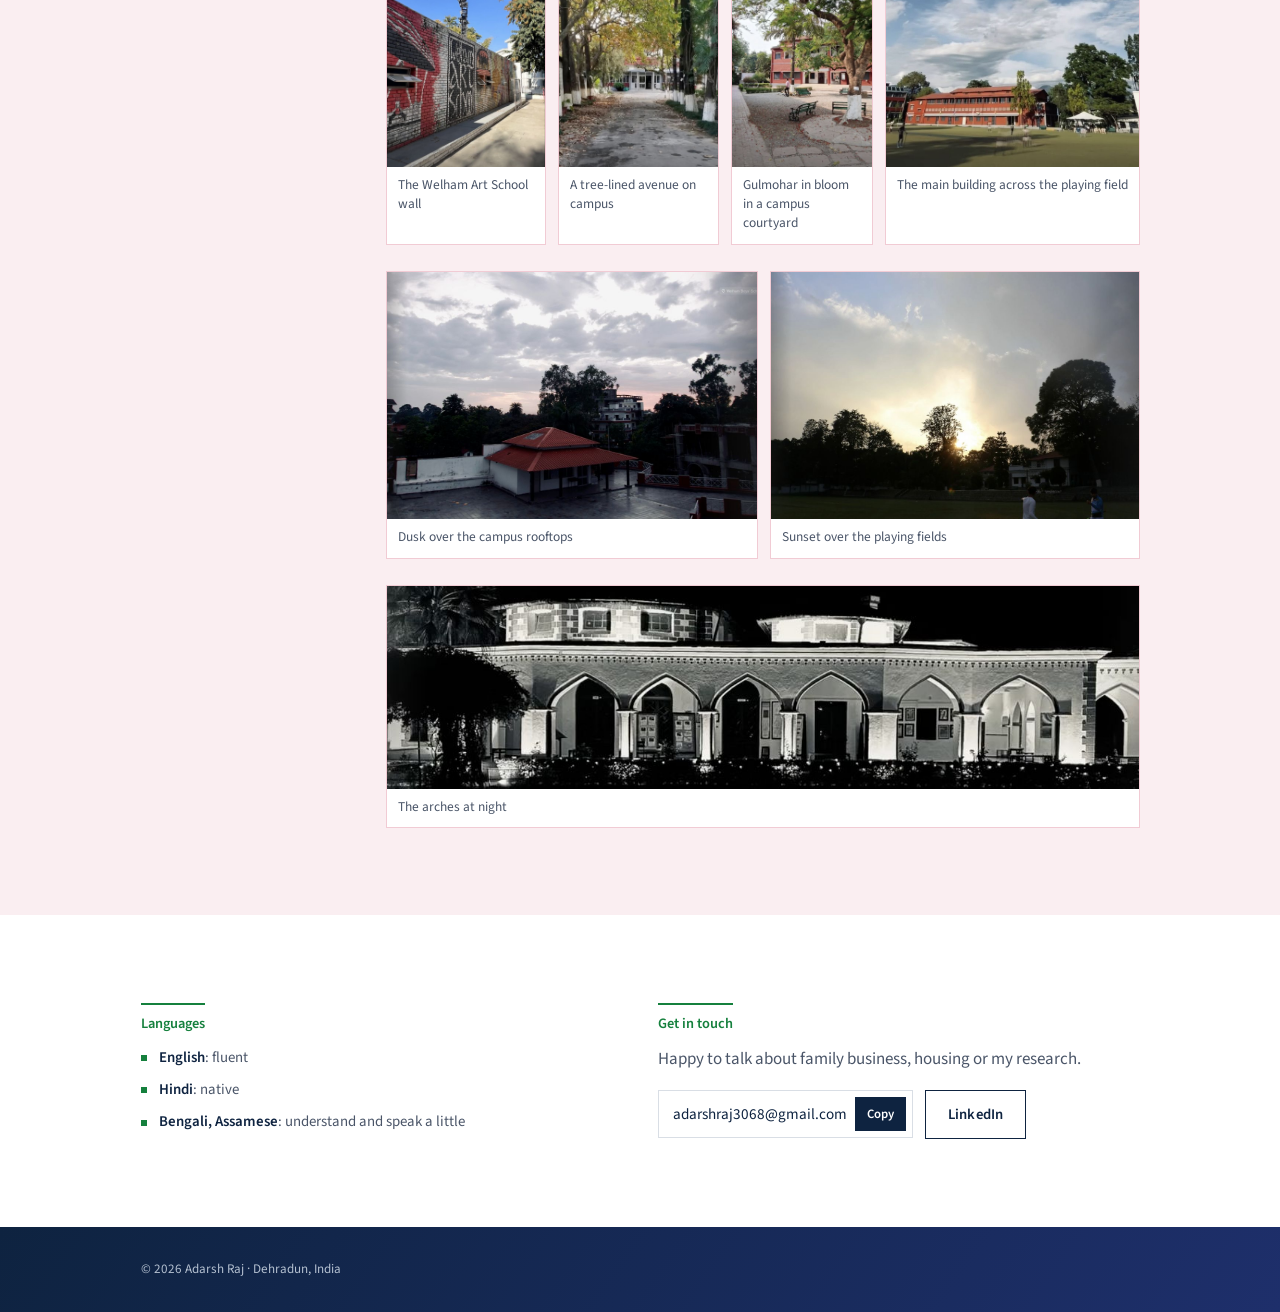
==== commit 43cd88d9: "Final update: own photos in context, date fixes, proofreading" ====
--- a/index.html
+++ b/index.html
@@ -387,19 +387,23 @@
 .lb p{color:#cbd5e1}
 .lb[hidden]{display:none}
 .mags{grid-template-columns:repeat(5,minmax(0,1fr))}
-.photos{display:grid;grid-template-columns:repeat(3,minmax(0,1fr));gap:18px}
-.photos button{all:unset;cursor:pointer;display:block;background:#fff;border:1px solid color-mix(in srgb,var(--ac) 25%,#fff);transition:border-color .2s}
-.photos button:hover{border-color:var(--ac)}
+.photos{display:flex;flex-wrap:wrap;justify-content:center;gap:14px}
+.photos .br{flex-basis:100%;height:0}
+.photos button{all:unset;box-sizing:border-box;cursor:pointer;display:flex;flex-direction:column;flex:var(--r) 1 calc(var(--r) * 120px);max-width:calc(var(--r) * 340px);min-width:0;background:#fff;box-shadow:0 0 0 1px color-mix(in srgb,var(--ac) 22%,#fff);transition:box-shadow .2s}
+.photos button:hover{box-shadow:0 0 0 1px var(--ac)}
 .photos button:focus-visible{outline:2px solid var(--ac);outline-offset:3px}
-.photos img{display:block;width:100%;height:270px;object-fit:cover}
-.photos .wide{grid-column:1/-1}
-.photos .wide img{height:auto;aspect-ratio:4/1}
-.photos .span2{grid-column:span 2}
-.photos .tall img{height:380px}
-.photos span{display:block;padding:10px 12px;font-size:.86rem;color:var(--muted);line-height:1.4}
+.photos img{display:block;width:100%;height:auto;aspect-ratio:var(--r);object-fit:cover;background:var(--bg2)}
+.photos span{flex:1;display:block;padding:9px 11px 11px;font-size:.84rem;color:var(--muted);line-height:1.4}
 .photos-sub{margin:40px 0 16px}
-.photos img[src$="welmun-card.jpg"]{object-position:50% 12%}
-@media (max-width:620px){.photos{grid-template-columns:minmax(0,1fr)}.photos .span2{grid-column:auto}.photos img,.photos .tall img{height:240px}.photos .wide img{aspect-ratio:2.4/1;height:auto}.mags{grid-template-columns:repeat(2,minmax(0,1fr))}}
+.press{display:grid;grid-template-columns:minmax(0,1.15fr) minmax(0,1fr);gap:28px;align-items:center;margin-top:40px;padding:22px;background:#fff;box-shadow:0 0 0 1px color-mix(in srgb,var(--ac) 22%,#fff);border-left:4px solid var(--ac)}
+.press button{all:unset;cursor:pointer;display:block}
+.press button:focus-visible{outline:2px solid var(--ac);outline-offset:3px}
+.press img{display:block;width:100%;height:auto;box-shadow:0 0 0 1px var(--line)}
+.press .kicker{font:600 .8rem var(--body);color:var(--ac);letter-spacing:.04em;text-transform:uppercase}
+.press h3{font:500 1.3rem/1.28 var(--display);margin:8px 0 10px}
+.press p{color:var(--muted);margin:0 0 10px;font-size:.98rem}
+@media (max-width:760px){.press{grid-template-columns:minmax(0,1fr);padding:16px}}
+@media (max-width:620px){.photos{gap:12px}.photos .br{display:none}.photos button{flex-basis:calc(var(--r) * 165px);max-width:calc(var(--r) * 320px)}.mags{grid-template-columns:repeat(2,minmax(0,1fr))}}
 
 .lb #lbTile .mag{cursor:default}
 @media (max-width:900px){.mags{grid-template-columns:repeat(3,minmax(0,1fr))}}
@@ -414,7 +418,7 @@
 <nav aria-label="Sections"><div class="wrap">
   <a class="brand" href="#top">Adarsh <span>Raj</span></a>
   <div class="links">
-    <a href="#impact">Impact</a><a href="#research">Research</a><a href="#experience">Experience</a><a href="#leadership">Leadership</a><a href="#service">Service</a><a href="#photos">Photos</a><a href="#honors">Honors</a><a href="#certificates">Certificates</a><a href="#sport">Sport</a><a href="#origin">Early years</a><a href="#contact">Contact</a>
+    <a href="#impact">Impact</a><a href="#research">Research</a><a href="#experience">Experience</a><a href="#leadership">Leadership</a><a href="#service">Service</a><a href="#honors">Honors</a><a href="#sport">Sport</a><a href="#certificates">Certificates</a><a href="#origin">Early years</a><a href="#campus">Campus</a><a href="#contact">Contact</a>
   </div>
 </div></nav>
 
@@ -440,9 +444,9 @@
 <pattern id="win" width="7" height="9" patternUnits="userSpaceOnUse"><rect x="2" y="2" width="3" height="4" fill="currentColor"/></pattern>
 </defs><g class="back"><g class="bl bk" style="--i:0"><path d="M-10 196V99H54V196M22 99V77"/></g><g class="bl bk" style="--i:1"><path d="M41 196V50H89V196"/></g><g class="bl bk" style="--i:2"><path d="M86 196V111H167V196"/></g><g class="bl bk" style="--i:3"><path d="M154 196V63H203V196M178 63V50"/></g><g class="bl bk" style="--i:4"><path d="M196 196V48H245V196M220 48V36"/></g><g class="bl bk" style="--i:5"><path d="M249 196V90H300V196"/></g><g class="bl bk" style="--i:6"><path d="M304 196V68H385V196"/></g><g class="bl bk" style="--i:7"><path d="M378 196V47H424V196"/></g><g class="bl bk" style="--i:8"><path d="M419 196V100H489V196"/></g><g class="bl bk" style="--i:9"><path d="M493 196V47H556V196"/></g><g class="bl bk" style="--i:10"><path d="M545 196V94H562V83H609V94H626V196"/></g><g class="bl bk" style="--i:11"><path d="M629 196V110H718V196"/></g><g class="bl bk" style="--i:12"><path d="M723 196V55H780V196M752 55V38"/></g><g class="bl bk" style="--i:13"><path d="M780 196V60H797V46H844V60H861V196"/></g><g class="bl bk" style="--i:14"><path d="M854 196V87H909V196"/></g><g class="bl bk" style="--i:15"><path d="M913 196V51H976V196M944 51V34"/></g><g class="bl bk" style="--i:16"><path d="M976 196V109H1038V196"/></g><g class="bl bk" style="--i:17"><path d="M1040 196V97H1055V85H1095V97H1110V196"/></g><g class="bl bk" style="--i:18"><path d="M1111 196V113H1181V196"/></g><g class="bl bk" style="--i:19"><path d="M1184 196V78H1201V57H1247V78H1264V196"/></g></g><g class="front"><g class="bl fr" style="--i:0"><path d="M-6 196V99H10V88H52V99H68V196"/><rect class="w" x="-1" y="106" width="64" height="83" fill="url(#win)" stroke="none"/><rect x="16" y="92" width="9" height="7" rx="2"/></g><g class="bl fr" style="--i:1"><path d="M77 196V154H155V196"/><rect class="w" x="82" y="161" width="68" height="28" fill="url(#win)" stroke="none"/></g><g class="bl fr" style="--i:3"><path d="M161 196V89H177V73H222V89H238V196"/><rect class="w" x="166" y="96" width="67" height="93" fill="url(#win)" stroke="none"/><rect x="222" y="82" width="9" height="7" rx="2"/></g><g class="bl fr" style="--i:4"><path d="M245 196V103H282V196"/><rect class="w" x="250" y="110" width="27" height="79" fill="url(#win)" stroke="none"/><rect x="253" y="96" width="9" height="7" rx="2"/></g><g class="bl fr" style="--i:5"><path d="M291 196V135H330V196"/><rect class="w" x="296" y="142" width="29" height="47" fill="url(#win)" stroke="none"/><rect x="303" y="128" width="9" height="7" rx="2"/></g><g class="bl fr" style="--i:6"><path d="M338 196V99H399V196"/><rect class="w" x="343" y="106" width="51" height="83" fill="url(#win)" stroke="none"/><rect x="368" y="92" width="9" height="7" rx="2"/></g><g class="bl fr" style="--i:8"><path d="M409 196V145H420V131H451V145H462V196"/><rect class="w" x="414" y="152" width="43" height="37" fill="url(#win)" stroke="none"/></g><g class="bl fr" style="--i:9"><path d="M470 196V114H528V196"/><rect class="w" x="475" y="121" width="48" height="68" fill="url(#win)" stroke="none"/><rect x="486" y="107" width="9" height="7" rx="2"/></g><g class="bl fr" style="--i:13"><path d="M690 196V133H768V196"/><rect class="w" x="695" y="140" width="68" height="49" fill="url(#win)" stroke="none"/></g><g class="bl fr" style="--i:15"><path d="M772 196V126H824V196"/><rect class="w" x="777" y="133" width="42" height="56" fill="url(#win)" stroke="none"/><rect x="800" y="119" width="9" height="7" rx="2"/></g><g class="bl fr" style="--i:16"><path d="M831 196V97H875V196"/><rect class="w" x="836" y="104" width="34" height="85" fill="url(#win)" stroke="none"/></g><g class="bl fr" style="--i:17"><path d="M885 196V112H898V95H933V112H946V196"/><rect class="w" x="890" y="119" width="51" height="70" fill="url(#win)" stroke="none"/><rect x="930" y="105" width="9" height="7" rx="2"/></g><g class="bl fr" style="--i:19"><path d="M954 196V138H993V196"/><rect class="w" x="959" y="145" width="29" height="44" fill="url(#win)" stroke="none"/></g><g class="bl fr" style="--i:20"><path d="M1002 196V148H1048V196"/><rect class="w" x="1007" y="155" width="36" height="34" fill="url(#win)" stroke="none"/></g><g class="bl fr" style="--i:21"><path d="M1051 196V90H1087V196"/><rect class="w" x="1056" y="97" width="26" height="92" fill="url(#win)" stroke="none"/></g><g class="bl fr" style="--i:21"><path d="M1094 196V159H1169V196"/><rect class="w" x="1099" y="166" width="65" height="23" fill="url(#win)" stroke="none"/></g><g class="bl fr" style="--i:23"><path d="M1177 196V130H1222V196"/><rect class="w" x="1182" y="137" width="35" height="52" fill="url(#win)" stroke="none"/></g></g><g class="site"><path class="dash" d="M600 196V104H670V196"/><path class="slab" d="M600 184H670M600 172H670M600 160H670M600 148H670M600 136H670M600 124H670M600 112H670"/></g><g class="crane"><path pathLength="1" d="M584 196V38M592 196V38"/><path pathLength="1" d="M584 196 L592 187 L584 178 L592 169 L584 160 L592 151 L584 142 L592 133 L584 124 L592 115 L584 106 L592 97 L584 88 L592 79 L584 70 L592 61 L584 52 L592 43"/><path pathLength="1" d="M500 38H812M500 45H584M592 45H812"/><path pathLength="1" d="M588 18L500 38M588 18L812 38M584 38L588 18L592 38"/><path pathLength="1" d="M736 45V78M731 78h10v6h-10z"/><path pathLength="1" d="M506 45h22v10h-22z"/></g><path class="ground" pathLength="1" d="M0 196H1200"/></svg></div>
   <div class="stats" role="list">
-    <div class="stat" role="listitem"><b>2</b><span>Research papers</span></div>
+    <div class="stat" role="listitem"><b>2</b><span>Published research papers</span></div>
     <div class="stat" role="listitem"><b>2</b><span>Industry internships</span></div>
-    <div class="stat" role="listitem"><b>1</b><span>International podium for India</span></div>
+    <div class="stat" role="listitem"><b>3</b><span>Magazines as Senior Editor</span></div>
   </div>
 </div>
 
@@ -461,7 +465,7 @@
       <span class="pill blue">Social Impact Project</span>
       <h3>Home Within Reach</h3>
       <div class="sub">Bridging India's affordable housing gap</div>
-      <p style="color:var(--muted);margin:12px 0 0">How mid-sized developers in Tier-II cities can build homes that lower-middle-income families can actually buy.</p>
+      <p style="color:var(--muted);margin:12px 0 0">An applied project on how mid-sized developers in Tier-II cities can build homes that lower-middle-income families can actually buy.</p>
       <a class="btn" style="margin-top:18px" href="home-within-reach/">Open the project</a>
     </article>
   </div>
@@ -474,16 +478,16 @@
     <article class="card paper big">
       <span class="pill">Published 2026</span>
       <h3 style="margin-top:14px">Infrastructure, Connectivity and Residential Price Dynamics in India's Tier-II Cities</h3>
-      <p>A comparative study of how new infrastructure lines up with housing prices in five cities, with Siliguri, a gateway to the North-East, as a qualitative case. It keeps a hard line between association and causation.</p>
+      <p>Compares housing-price growth in five Tier-II cities using 140 city-quarter observations from the National Housing Bank's RESIDEX index (2018–25). The finding: infrastructure enables price growth but does not drive it on its own. Nagpur, despite major transport and connectivity investment, missed the post-2022 price acceleration seen in the other four cities. Siliguri, the gateway to India's North-East, is a qualitative case study.</p>
       <div class="chips"><span>Jaipur</span><span>Indore</span><span>Lucknow</span><span>Coimbatore</span><span>Nagpur</span><span class="q">Siliguri, case study</span></div>
-      <dl class="facts"><div><dt>Cities</dt><dd>5 + 1</dd></div><div><dt>Method</dt><dd>Mixed</dd></div><div><dt>Focus</dt><dd>Tier-II</dd></div></dl>
+      <dl class="facts"><div><dt>Cities</dt><dd>5 + 1</dd></div><div><dt>Observations</dt><dd>140</dd></div><div><dt>Period</dt><dd>2018–25</dd></div></dl>
       <p class="pub">IOSR Journal of Economics and Finance · Vol. 17, Issue 3 · 2026 · pp. 120–195<br>DOI 10.9790/5933-170301120195</p>
       <a class="btn" href="https://www.iosrjournals.org/iosr-jef/papers/Vol17-Issue3/Ser-1/O170301120195.pdf" target="_blank" rel="noopener">Read the paper (PDF) ↗</a>
     </article>
     <article class="card paper">
       <span class="pill blue">Published Aug 2025</span>
       <h3 style="margin-top:14px">Balancing Legacy and Modernisation: A Framework for Successful Next-Generation Family Business Succession</h3>
-      <p>A structured review of 52 peer-reviewed sources (2000–2025). It proposes the <b style="color:var(--text)">Legacy Renewal Framework</b>, a four-stage model linking family legacy, professional governance, knowledge transfer and strategic renewal.</p>
+      <p>A structured review of family-business research published between 2000 and 2025: about 430 database results, screened down to 52 sources. From them it builds the <b style="color:var(--text)">Legacy Renewal Framework</b>, a four-stage model linking family legacy, professional governance, knowledge transfer and strategic renewal.</p>
       <dl class="facts"><div><dt>Sources</dt><dd>52</dd></div><div><dt>Span</dt><dd>25 years</dd></div><div><dt>Stages</dt><dd>4</dd></div></dl>
       <p class="pub">IOSR Journal of Business and Management · Vol. 27, Issue 8 · 2025 · pp. 75–86<br>DOI 10.9790/487X-2708017586</p>
       <a class="btn" href="https://www.iosrjournals.org/iosr-jbm/papers/Vol27-issue8/Ser-1/K2708017586.pdf" target="_blank" rel="noopener">Read the paper (PDF) ↗</a>
@@ -496,25 +500,31 @@
   <div class="head"><div class="eyebrow">Experience</div><h2>Work and <em>programs</em></h2></div>
   <div class="grid2">
     <article class="card">
-      <div class="top"><h3>Sales & Business Development Intern</h3><span class="pill">Internship</span></div>
+      <div class="top"><h3>Sales and Business Development Intern</h3><span class="pill">Internship</span></div>
       <div class="meta">Neev Lifestyle LLP (NS Group) · Siliguri · May–Jul 2025</div>
       <p>Benchmarked residential projects across Siliguri on location, pricing, amenities and target buyers, and wrote up the findings. Joined site visits and worked with the sales team on apartment configurations and pricing.</p>
     </article>
     <article class="card">
       <div class="top"><h3>Business Operations Intern</h3><span class="pill">Internship</span></div>
       <div class="meta">NS Jewellers Siliguri LLP · May–Jun 2026</div>
-      <p>Analyzed inventory movement to flag fast- and slow-moving lines, digitized the product catalog, and drafted customer segmentation notes from the sales floor.</p>
+      <p>Analyzed inventory movement to flag fast- and slow-moving lines, digitized the product catalog and drafted customer-segmentation notes from the sales floor.</p>
     </article>
     <article class="card">
       <div class="top"><h3>Ashoka University Young Scholars Programme</h3><span class="pill blue">Program</span></div>
       <div class="meta">Sonipat · 1–5 June 2026</div>
-      <p>Completed the Entrepreneurship, Business & Leadership Essentials track with Ashoka faculty and students from across India.</p>
+      <p>Completed the Entrepreneurship, Business and Leadership Essentials stream, learning with Ashoka faculty and students from across India.</p>
     </article>
     <article class="card">
       <div class="top"><h3>Round Square Exchange, Brookhouse School</h3><span class="pill blue">Exchange</span></div>
       <div class="meta">Nairobi, Kenya · Nov 2025 · 14 days</div>
-      <p>One of four Welham students selected. Took Psychology, Sociology and Economics in the British IGCSE/A-Level system: fewer subjects, more depth, more discussion.</p>
-    </article>
+      <p>One of four Welham students selected. Attended Psychology, Sociology and Economics classes in Brookhouse's British IGCSE/A-Level curriculum: fewer subjects, more depth, more discussion.</p>
+    </article>
+  </div>
+  <h3 class="photos-sub">Nairobi, November 2025</h3>
+  <div class="photos">
+    <button type="button" style="--r:1.5753" data-full="img/own-brookhouse-office.jpg" data-cap="With the head of Brookhouse School in his office (far left)."><img src="img/own-brookhouse-office.jpg" alt="Four Welham students in school blazers standing behind the head of Brookhouse School at his desk" loading="lazy" decoding="async"><span>With the head of Brookhouse School in his office (far left)</span></button>
+    <button type="button" style="--r:1.6128" data-full="img/own-nairobi-park.jpg" data-cap="At the main gate of Nairobi National Park with the exchange group."><img src="img/own-nairobi-park.jpg" alt="The exchange group of Welham and Brookhouse students at the main gate of Nairobi National Park" loading="lazy" decoding="async"><span>At the main gate of Nairobi National Park with the exchange group</span></button>
+    <button type="button" style="--r:0.7922" data-full="img/own-brookhouse-walk.jpg" data-cap="Walking across the Brookhouse campus with a friend."><img src="img/own-brookhouse-walk.jpg" alt="Two Welham students in blazers walking along a paved path at Brookhouse School" loading="lazy" decoding="async"><span>Walking across the Brookhouse campus with a friend</span></button>
   </div>
 </div></section>
 
@@ -532,77 +542,82 @@
       <span class="pill">Leadership</span>
       <h3 style="margin-top:12px">Vice Chair, SPECPOL (UNGA-4)</h3>
       <div class="meta">WELMUN 2026 · Aug 2026</div>
-      <p>On the executive board of Welham's own conference, two years after attending as a delegate. Moderated debate, ruled on points of order, evaluated delegates.</p>
+      <p>On the executive board of Welham's own conference, two years after attending it as a delegate. Moderated debate, ruled on points of order and evaluated delegates.</p>
     </article>
     <article class="card">
       <span class="pill">Best Delegate</span>
       <h3 style="margin-top:12px">DISEC, SelaQui QMUN'26</h3>
-      <div class="meta">Jan 2026 · Represented Canada</div>
-      <p>Co-authored Draft Resolution 1.2 on nuclear risk reduction with Pakistan and Russia. It passed, and Welham won the Overall Best Delegation trophy.</p>
+      <div class="meta">SelaQui International School · Apr 2026 · Represented Canada</div>
+      <p>With the delegates of Pakistan and Russia, co-authored Draft Resolution 1.2 on nuclear risk reduction, which passed. Welham also won the Overall Best Delegation trophy.</p>
     </article>
     <article class="card">
       <span class="pill blue">Business pitch</span>
       <h3 style="margin-top:12px">Eidolon Silk Works</h3>
       <div class="meta">Quid Pro Quo · Spectrum 2026</div>
-      <p>Pitched turning heritage properties into production sites for premium silk, across three revenue streams, and defended it under questioning.</p>
+      <p>Pitched a venture that turns heritage properties into production sites for premium silk, built on three revenue streams, and defended it under questioning.</p>
     </article>
   </div>
   <ul class="clean" style="margin-top:20px">
-    <li><b>Welham News</b>, the school's media team: produce videos for Founder's Day and other major school events (2026–present)</li>
+    <li><b>Member, Welham News</b>, the school's media team (2026–present): produce videos for Founder's Day and other major school events</li>
     <li><b>Creative Editor, Wavelength</b>, the school's science magazine (2025–26): developed the visual theme of each issue and designed its layouts, covers and illustrations</li>
     <li><b>Contributor</b> to The Oliphant, the school's flagship magazine, and Innoventure (business and economics)</li>
     <li><b>MUN Club</b> and <b>Business Club</b> member</li>
   </ul>
+  <h3 class="photos-sub">Model UN</h3>
+  <div class="photos">
+    <button type="button" style="--r:1.6487" data-full="img/own-welmun-dais.jpg" data-cap="Moderating SPECPOL (UNGA-4) as Vice Chair at WELMUN 2026 (center)."><img src="img/own-welmun-dais.jpg" alt="Adarsh Raj speaking into a microphone at the center of the SPECPOL executive board at WELMUN 2026, behind his name placard" loading="lazy" decoding="async"><span>Moderating SPECPOL (UNGA-4) as Vice Chair at WELMUN 2026 (center)</span></button>
+    <button type="button" style="--r:1.3394" data-full="img/own-welmun-podium.jpg" data-cap="Speaking from the podium at WELMUN."><img src="img/own-welmun-podium.jpg" alt="Adarsh Raj speaking at a podium on the WELMUN stage, with flags and the conference banner behind him" loading="lazy" decoding="async"><span>Speaking from the podium at WELMUN</span></button>
+    <i class="br" aria-hidden="true"></i>
+    <button type="button" style="--r:2.4584" data-full="img/own-welmun-question.jpg" data-cap="Taking a delegate&#x27;s question at the dais, WELMUN 2026 (left, in green)."><img src="img/own-welmun-question.jpg" alt="A delegate leaning across the dais to ask the SPECPOL executive board a question at WELMUN 2026" loading="lazy" decoding="async"><span>Taking a delegate&#x27;s question at the dais, WELMUN 2026 (left, in green)</span></button>
+    <button type="button" style="--r:0.621" data-full="img/welmun-card.jpg" data-cap="From the WELMUN 2026 executive-board announcement."><img src="img/welmun-card.jpg" alt="Executive-board card from WELMUN 2026 showing Adarsh Raj as Vice Chairperson" loading="lazy" decoding="async"><span>From the WELMUN 2026 executive-board announcement</span></button>
+    <i class="br" aria-hidden="true"></i>
+    <button type="button" style="--r:1.1526" data-full="img/own-qmun-award.jpg" data-cap="Receiving the Best Delegate award for DISEC at QMUN&#x27;26, April 2026."><img src="img/own-qmun-award.jpg" alt="Adarsh Raj receiving a trophy and certificate on stage at the SelaQui International School Model United Nations Conference 2026" loading="lazy" decoding="async"><span>Receiving the Best Delegate award for DISEC at QMUN&#x27;26, April 2026</span></button>
+    <button type="button" style="--r:1.5598" data-full="img/own-qmun-delegation.jpg" data-cap="Welham&#x27;s delegation with the Overall Best Delegation trophy at QMUN&#x27;26 (in black and gold)."><img src="img/own-qmun-delegation.jpg" alt="Welham&#x27;s QMUN delegation on stage with the Overall Best Delegation trophy" loading="lazy" decoding="async"><span>Welham&#x27;s delegation with the Overall Best Delegation trophy at QMUN&#x27;26 (in black and gold)</span></button>
+    <button type="button" style="--r:0.9091" data-full="img/own-qmun-outside.jpg" data-cap="After the awards at QMUN&#x27;26, with my trophy and certificate (right)."><img src="img/own-qmun-outside.jpg" alt="Adarsh Raj holding his trophy and certificate beside a Welham teammate on the SelaQui campus" loading="lazy" decoding="async"><span>After the awards at QMUN&#x27;26, with my trophy and certificate (right)</span></button>
+  </div>
 
   <h3 style="margin-top:40px">The magazines</h3>
   <div class="mags">
-    <button class="mag" type="button" data-cover="img/mag-sankalp.jpg" data-cap="Sankalp, the Welham Boys' School Hindi-language magazine. Senior Editor." data-link="https://www.welhamboys.org/publication-welham-boys-school"><div class="cv" style="--m1:#B45309;--m2:#7C2D12">Sankalp</div><b>Sankalp</b><span>Hindi · Senior Editor · 2026–</span></button>
-    <button class="mag" type="button" data-cover="img/mag-politicia.jpg" data-cap="Politicia, the Welham Boys' School political and social commentary magazine. Senior Editor." data-link="https://www.welhamboys.org/publication-welham-boys-school"><div class="cv" style="--m1:#BE123C;--m2:#4C0519">Politicia</div><b>Politicia</b><span>Political and social commentary · Senior Editor · 2026–</span></button>
-    <button class="mag" type="button" data-cover="img/mag-freudacia.jpg" data-cap="Freudacia, the Welham Boys' School psychology magazine. Senior Editor." data-link="https://www.welhamboys.org/publication-welham-boys-school"><div class="cv" style="--m1:#6D28D9;--m2:#2E1065">Freudacia</div><b>Freudacia</b><span>Psychology · Senior Editor · 2026–</span></button>
-    <button class="mag" type="button" data-cover="img/mag-wavelength.jpg" data-cap="Wavelength, the Welham Boys' School science magazine. Creative Editor." data-link="https://www.welhamboys.org/publication-welham-boys-school"><div class="cv" style="--m1:#0F766E;--m2:#134E4A">Wavelength</div><b>Wavelength</b><span>Science · Creative Editor · 2025–26</span></button>
-    <button class="mag" type="button" data-cover="img/mag-innoventure.jpg" data-cap="Innoventure, the Welham Boys' School business and economics magazine. Contributor." data-link="https://www.welhamboys.org/publication-welham-boys-school"><div class="cv" style="--m1:#334155;--m2:#0F172A">Innoventure</div><b>Innoventure</b><span>Business and economics · Contributor</span></button>
+    <button class="mag" type="button" data-cover="img/mag-sankalp.jpg" data-cap="Sankalp, the Hindi-language magazine of Welham Boys&#x27; School. Senior Editor, 2026–present." data-link="https://www.welhamboys.org/publication-welham-boys-school"><div class="cv" style="--m1:#B45309;--m2:#7C2D12">Sankalp</div><b>Sankalp</b><span>Hindi · Senior Editor · 2026–present</span></button>
+    <button class="mag" type="button" data-cover="img/mag-politicia.jpg" data-cap="Politicia, the political and social commentary magazine of Welham Boys&#x27; School. Senior Editor, 2026–present." data-link="https://www.welhamboys.org/publication-welham-boys-school"><div class="cv" style="--m1:#BE123C;--m2:#4C0519">Politicia</div><b>Politicia</b><span>Political and social commentary · Senior Editor · 2026–present</span></button>
+    <button class="mag" type="button" data-cover="img/mag-freudacia.jpg" data-cap="Freudacia, the psychology magazine of Welham Boys&#x27; School. Senior Editor, 2026–present." data-link="https://www.welhamboys.org/publication-welham-boys-school"><div class="cv" style="--m1:#6D28D9;--m2:#2E1065">Freudacia</div><b>Freudacia</b><span>Psychology · Senior Editor · 2026–present</span></button>
+    <button class="mag" type="button" data-cover="img/mag-wavelength.jpg" data-cap="Wavelength, the science magazine of Welham Boys&#x27; School. Creative Editor, 2025–26." data-link="https://www.welhamboys.org/publication-welham-boys-school"><div class="cv" style="--m1:#0F766E;--m2:#134E4A">Wavelength</div><b>Wavelength</b><span>Science · Creative Editor · 2025–26</span></button>
+    <button class="mag" type="button" data-cover="img/mag-innoventure.jpg" data-cap="Innoventure, the business and economics magazine of Welham Boys&#x27; School. Contributor." data-link="https://www.welhamboys.org/publication-welham-boys-school"><div class="cv" style="--m1:#334155;--m2:#0F172A">Innoventure</div><b>Innoventure</b><span>Business and economics · Contributor</span></button>
   </div>
   <p style="color:var(--muted);margin:16px 0 0;font-size:.93rem">Issues are published on the school website: <a href="https://www.welhamboys.org/publication-welham-boys-school" target="_blank" rel="noopener">Welham Boys' School publications ↗</a></p>
 </div></section>
 
 <!-- SERVICE -->
 <section id="service"><div class="wrap">
-  <div class="head"><div class="eyebrow">Service</div><h2>Roshni Ki <em>Udaan</em></h2><p>A Welham service project with Aasraa Trust and the Bindi Foundation, assembling solar lamps with people who study and live without reliable power.</p></div>
+  <div class="head"><div class="eyebrow">Service</div><h2>Roshni Ki <em>Udaan</em></h2><p>A Welham service project, run with Aasraa Trust and supported by the Bindi Foundation, that introduces underserved communities to solar technology by building solar lamps with them.</p></div>
   <div class="list">
-    <div class="row"><div class="when">Sept 2025</div><div class="card"><h3>GGIC Shelter Home</h3><p>First session: assembled solar-powered lamps with girls supported by Aasraa Trust. I kept going back.</p></div></div>
+    <div class="row"><div class="when">Aug 2025</div><div class="card"><h3>GGIC Shelter Home, Rajpur Road</h3><p>The launch session: we built solar-powered lamps with girls supported by Aasraa Trust, and the <i>Garhwal Post</i> reported on it. I kept going back.</p></div></div>
     <div class="row"><div class="when">Feb 2026</div><div class="card"><h3>Prem Dham old age home</h3><p>Built Bindi Torches with the residents and gave them the finished lights. From Grade 11, a group of us visited most Sundays, simply to talk.</p></div></div>
-    <div class="row"><div class="when">Mar 2026</div><div class="card"><h3>Bajaj Institute of Learning</h3><p>Built torches with learners who communicate mainly in sign language. Every step had to be explained without speaking. They taught me to spell my name in sign language.</p></div></div>
-  </div>
-</div></section>
-
-<!-- PHOTOS -->
-<section id="photos"><div class="wrap">
-  <div class="head"><div class="eyebrow">Photos</div><h2>At Welham, <em>and beyond it</em></h2><p>School photographs from the events and projects described on this page, and the campus in Dehradun where I have studied since Grade 8.</p></div>
+    <div class="row"><div class="when">Mar 2026</div><div class="card"><h3>Bajaj Institute of Learning</h3><p>Back at GGIC to build torches with learners from the Bajaj Institute of Learning, many of whom communicate in sign language. Every step had to be explained without speaking. They taught me to spell my name in sign language.</p></div></div>
+  </div>
+  <div class="press">
+    <button type="button" data-full="img/own-garhwal-post.jpg" data-cap="Garhwal Post, Dehradun, 25 August 2025, page 16."><img src="img/own-garhwal-post.jpg" alt="Garhwal Post clipping of 25 August 2025 reporting the launch of Roshni Ki Udaan, with a group photo of Welham students and the girls at GGIC, Rajpur Road" loading="lazy" decoding="async"></button>
+    <div>
+      <div class="kicker">In the press</div>
+      <h3>&ldquo;Welham Boys&rsquo; School launches &lsquo;Roshni Ki Udaan&rsquo; to empower girls through Solar Technology&rdquo;</h3>
+      <p><i>Garhwal Post</i>, Dehradun, 25 August 2025, page 16. The report covers the launch session at the GGIC Shelter Home on Rajpur Road, where Welham students and girls supported by Aasraa Trust assembled solar-powered lamps together.</p>
+      <p style="margin:0;font-size:.9rem">Open the clipping to read the full report.</p>
+    </div>
+  </div>
+  <h3 class="photos-sub">On the ground</h3>
   <div class="photos">
-    <button type="button" class="wide" data-full="img/photo-welham.jpg" data-cap="Welham Boys' School, Dehradun."><img src="img/photo-welham.jpg" alt="The red-brick main building of Welham Boys' School in Dehradun, framed by trees under a blue sky" loading="lazy" decoding="async"><span>Welham Boys' School, Dehradun</span></button>
-    <button type="button" class="span2" data-full="img/photo-welmun.jpg" data-cap="On the dais as Vice Chair of SPECPOL (UNGA-4) at WELMUN 2026 (centre)."><img src="img/photo-welmun.jpg" alt="Adarsh Raj seated at the centre of the SPECPOL executive board at WELMUN 2026, behind his name placard" loading="lazy" decoding="async"><span>On the dais as Vice Chair of SPECPOL (UNGA-4) at WELMUN 2026 (centre)</span></button>
-    <button type="button" data-full="img/welmun-card.jpg" data-cap="WELMUN 2026 executive board: Vice Chairperson."><img src="img/welmun-card.jpg" alt="WELMUN 2026 executive board card showing Adarsh Raj as Vice Chairperson" loading="lazy" decoding="async"><span>WELMUN 2026 executive board: Vice Chairperson</span></button>
-    <button type="button" data-full="img/photo-nairobi.jpg" data-cap="Brookhouse School, Nairobi: the Welham exchange group, November 2025."><img src="img/photo-nairobi.jpg" alt="Welham students in school blazers standing beside the Brookhouse School crest in Nairobi" loading="lazy" decoding="async"><span>Brookhouse School, Nairobi: the Welham exchange group, November 2025</span></button>
-    <button type="button" data-full="img/photo-premdham.jpg" data-cap="Roshni Ki Udaan at Prem Dham: building solar torches with residents, February 2026."><img src="img/photo-premdham.jpg" alt="Welham students and elderly residents assembling small solar lamps with soldering irons" loading="lazy" decoding="async"><span>Roshni Ki Udaan at Prem Dham: building solar torches with residents, February 2026</span></button>
-    <button type="button" data-full="img/photo-bajaj.jpg" data-cap="Roshni Ki Udaan with learners from the Bajaj Institute of Learning, March 2026."><img src="img/photo-bajaj.jpg" alt="A Welham student and a young learner soldering the parts of a solar torch together" loading="lazy" decoding="async"><span>Roshni Ki Udaan with learners from the Bajaj Institute of Learning, March 2026</span></button>
-  </div>
-  <h3 class="photos-sub">Campus, Dehradun</h3>
-  <div class="photos">
-    <button type="button" class="tall" data-full="img/campus-art.jpg" data-cap="The Welham Art School wall."><img src="img/campus-art.jpg" alt="A brick wall painted with murals and the words Welham Art School, under a clear blue sky" loading="lazy" decoding="async"><span>The Welham Art School wall</span></button>
-    <button type="button" class="tall" data-full="img/campus-avenue.jpg" data-cap="A tree-lined avenue on campus."><img src="img/campus-avenue.jpg" alt="A paved avenue lined with tall trees, their trunks painted white, leading to a school building" loading="lazy" decoding="async"><span>A tree-lined avenue on campus</span></button>
-    <button type="button" class="tall" data-full="img/campus-gulmohar.jpg" data-cap="Gulmohar in bloom in a campus courtyard."><img src="img/campus-gulmohar.jpg" alt="A gulmohar tree with red flowers shading a courtyard with green benches, in front of a red-brick building" loading="lazy" decoding="async"><span>Gulmohar in bloom in a campus courtyard</span></button>
-    <button type="button" data-full="img/campus-dusk.jpg" data-cap="Dusk over the campus rooftops."><img src="img/campus-dusk.jpg" alt="Red rooftops and trees on campus under a cloudy evening sky" loading="lazy" decoding="async"><span>Dusk over the campus rooftops</span></button>
-    <button type="button" data-full="img/campus-field.jpg" data-cap="Sunset over the playing fields."><img src="img/campus-field.jpg" alt="The sun setting behind tall trees at the edge of a playing field" loading="lazy" decoding="async"><span>Sunset over the playing fields</span></button>
-    <button type="button" data-full="img/campus-ground.jpg" data-cap="The main building across the playing field."><img src="img/campus-ground.jpg" alt="A long red-brick school building across a grass playing field under a wide cloudy sky" loading="lazy" decoding="async"><span>The main building across the playing field</span></button>
-    <button type="button" class="wide" data-full="img/campus-arches.jpg" data-cap="The arches at night."><img src="img/campus-arches.jpg" alt="A black-and-white night photograph of a long building with a row of pointed arches" loading="lazy" decoding="async"><span>The arches at night</span></button>
+    <button type="button" style="--r:1.1933" data-full="img/own-aasraa.jpg" data-cap="At the Aasraa Trust Girls&#x27; Shelter Home (left)."><img src="img/own-aasraa.jpg" alt="Adarsh Raj and a fellow Welham volunteer standing beside the Aasraa Trust Girls&#x27; Shelter Home signs" loading="lazy" decoding="async"><span>At the Aasraa Trust Girls&#x27; Shelter Home (left)</span></button>
+    <button type="button" style="--r:1.8092" data-full="img/own-roshni-first.jpg" data-cap="My first session: working alongside a girl as she assembles her solar lamp (left)."><img src="img/own-roshni-first.jpg" alt="Adarsh Raj watching a girl assemble a small solar lamp at a table of tools and parts" loading="lazy" decoding="async"><span>My first session: working alongside a girl as she assembles her solar lamp (left)</span></button>
+    <i class="br" aria-hidden="true"></i>
+    <button type="button" style="--r:2.6022" data-full="img/own-roshni-group.jpg" data-cap="The girls with the solar lamps they built, and our Welham team behind them."><img src="img/own-roshni-group.jpg" alt="Girls holding the solar lamps they built, with Welham students standing behind them" loading="lazy" decoding="async"><span>The girls with the solar lamps they built, and our Welham team behind them</span></button>
   </div>
 </div></section>
 
 <!-- HONORS -->
 <section id="honors"><div class="wrap">
-  <div class="head"><div class="eyebrow">Honors</div><h2>Recognition at <em>Welham</em></h2></div>
+  <div class="head"><div class="eyebrow">Honors</div><h2>Honors and <em>recognition</em></h2></div>
   <div class="honors">
-    <div class="card honor"><div class="yr">2026</div><div><h3>Best Delegate, DISEC, SelaQui QMUN'26</h3><p>Representing Canada.</p></div></div>
+    <div class="card honor"><div class="yr">2026</div><div><h3>Best Delegate, DISEC, SelaQui QMUN'26</h3><p>Representing Canada, April 2026. Welham also won the Overall Best Delegation trophy.</p></div></div>
     <div class="card honor"><div class="yr">2025</div><div><h3>Certificate of Commendable Contribution, Military History Seminar</h3><p>Commended by Welham in two editions: October 2023 and October 2025.</p></div></div>
     <div class="card honor"><div class="yr">2025</div><div><h3>Distinction Certificate and Bronze Scholar</h3><p>For academic performance in Grade 10.</p></div></div>
     <div class="card honor"><div class="yr">2025</div><div><h3>Selected for the Round Square exchange to Nairobi</h3><p>One of four students chosen from Welham.</p></div></div>
@@ -618,28 +633,35 @@
     <article class="card"><span class="pill">Gr 9–10</span><h3 style="margin-top:12px">Varsity Basketball Team</h3><p>All India Golden Jubilee Tournament (2023, 2024), Afzal Khan Memorial, IPSC and the Mayo College U-19 tournament.</p></article>
     <article class="card"><span class="pill">Gr 12</span><h3 style="margin-top:12px">IPSC Swimming Team</h3><p>Competed at the All India IPSC Swimming Championship.</p></article>
   </div>
-  <h3 style="margin-top:32px">State roller skating medals, Uttarakhand</h3>
+  <h3 style="margin-top:32px">State medals in skating and roll ball, Uttarakhand</h3>
   <div class="medals">
     <div class="medal"><div class="dot g" aria-label="Gold">G</div><div><b>Quad 300m · Open</b><span>27th Open State Roller Skating Championship · Oct 2025</span></div></div>
     <div class="medal"><div class="dot s" aria-label="Silver">S</div><div><b>Inline Hockey · Open</b><span>27th Open State Roller Skating Championship · Oct 2025</span></div></div>
     <div class="medal"><div class="dot s" aria-label="Silver">S</div><div><b>Roll Ball · U-17</b><span>3rd Uttarakhand Roll Ball State Championship · Aug 2025</span></div></div>
     <div class="medal"><div class="dot g" aria-label="Gold">G</div><div><b>Roll Ball · U-17</b><span>2nd Uttarakhand State Roll Ball Championship · Oct 2023</span></div></div>
-    <div class="medal"><div class="dot g" aria-label="Gold">G</div><div><b>Roll Ball</b><span>22nd UK Open State Roller Skating Championship · 2023</span></div></div>
+    <div class="medal"><div class="dot g" aria-label="Gold">G</div><div><b>Roll Ball · Junior</b><span>22nd Uttarakhand Open State Roller Skating Championship · 2023</span></div></div>
+  </div>
+  <h3 class="photos-sub">In action</h3>
+  <div class="photos">
+    <button type="button" style="--r:1.3883" data-full="img/own-skating-states.jpg" data-cap="Inline hockey at the state championship (blue team)."><img src="img/own-skating-states.jpg" alt="Inline hockey players in blue and red shirts competing on a covered court" loading="lazy" decoding="async"><span>Inline hockey at the state championship (blue team)</span></button>
+    <button type="button" style="--r:1.6509" data-full="img/own-skating-practice.jpg" data-cap="Inline hockey at Welham (blue)."><img src="img/own-skating-practice.jpg" alt="Welham skaters playing inline hockey on an outdoor rink beside red-roofed school buildings" loading="lazy" decoding="async"><span>Inline hockey at Welham (blue)</span></button>
+    <i class="br" aria-hidden="true"></i>
+    <button type="button" style="--r:2.5943" data-full="img/own-swim.jpg" data-cap="Inter-House Swimming at Welham (red cap)."><img src="img/own-swim.jpg" alt="Swimmers racing backstroke in a pool, one in a red cap" loading="lazy" decoding="async"><span>Inter-House Swimming at Welham (red cap)</span></button>
   </div>
   <p style="color:var(--muted);margin:22px 0 0;font-size:.93rem">Off the clock: a 13,000 ft tandem skydive in Thailand, June 2025.</p>
 </div></section>
 
 <!-- PROOF -->
 <section id="certificates"><div class="wrap">
-  <div class="head"><div class="eyebrow">Certificates</div><h2>The paper <em>trail</em></h2><p>Scans of the certificates behind the honors and medals on this page. Tap any one to see it in full.</p></div>
+  <div class="head"><div class="eyebrow">Certificates</div><h2>The paper <em>trail</em></h2><p>Scanned certificates for the awards and medals on this page. Select any one to see it in full.</p></div>
   <div class="gallery">
-    <button type="button" data-full="qmun-best-delegate-2026.jpg" data-cap="Best Delegate, DISEC. SelaQui QMUN'26 · 2026."><img src="qmun-best-delegate-2026-thumb.jpg" alt="Certificate: Best Delegate, DISEC, SelaQui QMUN'26 · 2026" loading="lazy" decoding="async"><span><b>Best Delegate, DISEC</b>SelaQui QMUN'26 · 2026</span></button>
+    <button type="button" data-full="qmun-best-delegate-2026.jpg" data-cap="Best Delegate, DISEC. SelaQui QMUN'26 · Apr 2026."><img src="qmun-best-delegate-2026-thumb.jpg" alt="Certificate: Best Delegate, DISEC, SelaQui QMUN'26 · Apr 2026" loading="lazy" decoding="async"><span><b>Best Delegate, DISEC</b>SelaQui QMUN'26 · Apr 2026</span></button>
     <button type="button" data-full="ashoka-2026.jpg" data-cap="Certificate of Completion. Ashoka University Young Scholars Programme · June 2026."><img src="ashoka-2026-thumb.jpg" alt="Certificate: Certificate of Completion, Ashoka University Young Scholars Programme · June 2026" loading="lazy" decoding="async"><span><b>Certificate of Completion</b>Ashoka University Young Scholars Programme · June 2026</span></button>
     <button type="button" data-full="open-state-skating-2025.jpg" data-cap="Gold, Quad 300m; Silver, Inline Hockey. 27th Open State Roller Skating Championship · Oct 2025."><img src="open-state-skating-2025-thumb.jpg" alt="Certificate: Gold, Quad 300m; Silver, Inline Hockey, 27th Open State Roller Skating Championship · Oct 2025" loading="lazy" decoding="async"><span><b>Gold, Quad 300m; Silver, Inline Hockey</b>27th Open State Roller Skating Championship · Oct 2025</span></button>
     <button type="button" data-full="military-history-2025.jpg" data-cap="Commendable Contribution. Military History Seminar, Welham · Oct 2025."><img src="military-history-2025-thumb.jpg" alt="Certificate: Commendable Contribution, Military History Seminar, Welham · Oct 2025" loading="lazy" decoding="async"><span><b>Commendable Contribution</b>Military History Seminar, Welham · Oct 2025</span></button>
     <button type="button" data-full="rollball-silver-2025.jpg" data-cap="Silver, Roll Ball U-17. 3rd Uttarakhand Roll Ball State Championship · Aug 2025."><img src="rollball-silver-2025-thumb.jpg" alt="Certificate: Silver, Roll Ball U-17, 3rd Uttarakhand Roll Ball State Championship · Aug 2025" loading="lazy" decoding="async"><span><b>Silver, Roll Ball U-17</b>3rd Uttarakhand Roll Ball State Championship · Aug 2025</span></button>
     <button type="button" data-full="rollball-gold-2023.jpg" data-cap="Gold, Roll Ball U-17. 2nd Uttarakhand State Roll Ball Championship · Oct 2023."><img src="rollball-gold-2023-thumb.jpg" alt="Certificate: Gold, Roll Ball U-17, 2nd Uttarakhand State Roll Ball Championship · Oct 2023" loading="lazy" decoding="async"><span><b>Gold, Roll Ball U-17</b>2nd Uttarakhand State Roll Ball Championship · Oct 2023</span></button>
-    <button type="button" data-full="uk-open-rollball-2023.jpg" data-cap="Gold, Roll Ball. 22nd UK Open State Roller Skating Championship · 2023."><img src="uk-open-rollball-2023-thumb.jpg" alt="Certificate: Gold, Roll Ball, 22nd UK Open State Roller Skating Championship · 2023" loading="lazy" decoding="async"><span><b>Gold, Roll Ball</b>22nd UK Open State Roller Skating Championship · 2023</span></button>
+    <button type="button" data-full="uk-open-rollball-2023.jpg" data-cap="Gold, Roll Ball. 22nd Uttarakhand Open State Roller Skating Championship · 2023."><img src="uk-open-rollball-2023-thumb.jpg" alt="Certificate: Gold, Roll Ball, 22nd Uttarakhand Open State Roller Skating Championship · 2023" loading="lazy" decoding="async"><span><b>Gold, Roll Ball</b>22nd Uttarakhand Open State Roller Skating Championship · 2023</span></button>
     <button type="button" data-full="military-history-2023.jpg" data-cap="Commendable Contribution. Military History Seminar, Welham · Oct 2023."><img src="military-history-2023-thumb.jpg" alt="Certificate: Commendable Contribution, Military History Seminar, Welham · Oct 2023" loading="lazy" decoding="async"><span><b>Commendable Contribution</b>Military History Seminar, Welham · Oct 2023</span></button>
     <button type="button" data-full="south-asian-karate-2019.jpg" data-cap="Third place, Kata. 3rd South Asian Karate-Do Championship · Jan 2019."><img src="south-asian-karate-2019-thumb.jpg" alt="Certificate: Third place, Kata, 3rd South Asian Karate-Do Championship · Jan 2019" loading="lazy" decoding="async"><span><b>Third place, Kata</b>3rd South Asian Karate-Do Championship · Jan 2019</span></button>
     <button type="button" data-full="all-guwahati-karate-2018.jpg" data-cap="First place, Kumite. All Guwahati Karate-Do Championship · Oct 2018."><img src="all-guwahati-karate-2018-thumb.jpg" alt="Certificate: First place, Kumite, All Guwahati Karate-Do Championship · Oct 2018" loading="lazy" decoding="async"><span><b>First place, Kumite</b>All Guwahati Karate-Do Championship · Oct 2018</span></button>
@@ -661,6 +683,24 @@
       <div class="medal"><div class="dot b" aria-label="Bronze">3</div><div><b>All Kamrup Karate-Do Championship</b><span>Third place, my first podium · May 2017</span></div></div>
       <div class="medal"><div class="dot s" aria-label="Silver">S</div><div><b>SOF International Mathematics Olympiad</b><span>School-level silver, back to back · 2018 & 2019</span></div></div>
     </div>
+  </div>
+</div></section>
+
+<!-- CAMPUS -->
+<section id="campus"><div class="wrap">
+  <div class="head"><div class="eyebrow">Campus</div><h2>Welham, <em>Dehradun</em></h2><p>My school since Grade 8, in the Doon Valley.</p></div>
+  <div class="photos">
+    <button type="button" style="--r:4.0" data-full="img/photo-welham.jpg" data-cap="Welham Boys&#x27; School, Dehradun."><img src="img/photo-welham.jpg" alt="The red-brick main building of Welham Boys&#x27; School in Dehradun, framed by trees under a blue sky" loading="lazy" decoding="async"><span>Welham Boys&#x27; School, Dehradun</span></button>
+    <i class="br" aria-hidden="true"></i>
+    <button type="button" style="--r:0.683" data-full="img/campus-art.jpg" data-cap="The Welham Art School wall."><img src="img/campus-art.jpg" alt="A brick wall painted with murals and the words Welham Art School, under a clear blue sky" loading="lazy" decoding="async"><span>The Welham Art School wall</span></button>
+    <button type="button" style="--r:0.687" data-full="img/campus-avenue.jpg" data-cap="A tree-lined avenue on campus."><img src="img/campus-avenue.jpg" alt="A paved avenue lined with tall trees, their trunks painted white, leading to a school building" loading="lazy" decoding="async"><span>A tree-lined avenue on campus</span></button>
+    <button type="button" style="--r:0.603" data-full="img/campus-gulmohar.jpg" data-cap="Gulmohar in bloom in a campus courtyard."><img src="img/campus-gulmohar.jpg" alt="A gulmohar tree with red flowers shading a courtyard with green benches, in front of a red-brick building" loading="lazy" decoding="async"><span>Gulmohar in bloom in a campus courtyard</span></button>
+    <button type="button" style="--r:1.0931" data-full="img/campus-ground.jpg" data-cap="The main building across the playing field."><img src="img/campus-ground.jpg" alt="A long red-brick school building across a grass playing field under a wide cloudy sky" loading="lazy" decoding="async"><span>The main building across the playing field</span></button>
+    <i class="br" aria-hidden="true"></i>
+    <button type="button" style="--r:1.4948" data-full="img/campus-dusk.jpg" data-cap="Dusk over the campus rooftops."><img src="img/campus-dusk.jpg" alt="Red rooftops and trees on campus under a cloudy evening sky" loading="lazy" decoding="async"><span>Dusk over the campus rooftops</span></button>
+    <button type="button" style="--r:1.4903" data-full="img/campus-field.jpg" data-cap="Sunset over the playing fields."><img src="img/campus-field.jpg" alt="The sun setting behind tall trees at the edge of a playing field" loading="lazy" decoding="async"><span>Sunset over the playing fields</span></button>
+    <i class="br" aria-hidden="true"></i>
+    <button type="button" style="--r:3.7037" data-full="img/campus-arches.jpg" data-cap="The arches at night."><img src="img/campus-arches.jpg" alt="A black-and-white night photograph of a long building with a row of pointed arches" loading="lazy" decoding="async"><span>The arches at night</span></button>
   </div>
 </div></section>
 
@@ -709,7 +749,7 @@
   function close(){lb.hidden=true;im.removeAttribute('src');if(last)last.focus();}
   lb.addEventListener('click',function(e){if(e.target===lb||e.target.closest('.x'))close();});
   document.addEventListener('keydown',function(e){if(e.key==='Escape'&&!lb.hidden)close();});
-  document.querySelectorAll('.gallery button, .photos button').forEach(function(b){b.addEventListener('click',function(){open(b.dataset.full,b.dataset.cap);});});
+  document.querySelectorAll('.gallery button, .photos button, .press button').forEach(function(b){b.addEventListener('click',function(){open(b.dataset.full,b.dataset.cap);});});
   document.querySelectorAll('.mag').forEach(function(b){
     var ok=false,i=new Image();i.onload=function(){ok=true;var c=b.querySelector('.cv');i.alt=b.dataset.cap;c.appendChild(i);};i.src=b.dataset.cover;
     b.addEventListener('click',function(){open(ok?b.dataset.cover:'',b.dataset.cap,b.dataset.link,ok?'':'<div class="mags" style="grid-template-columns:200px;justify-content:center;margin:0"><div class="mag"><div class="cv" style="'+b.querySelector('.cv').getAttribute('style')+'">'+b.querySelector('b').textContent+'</div></div></div>');});
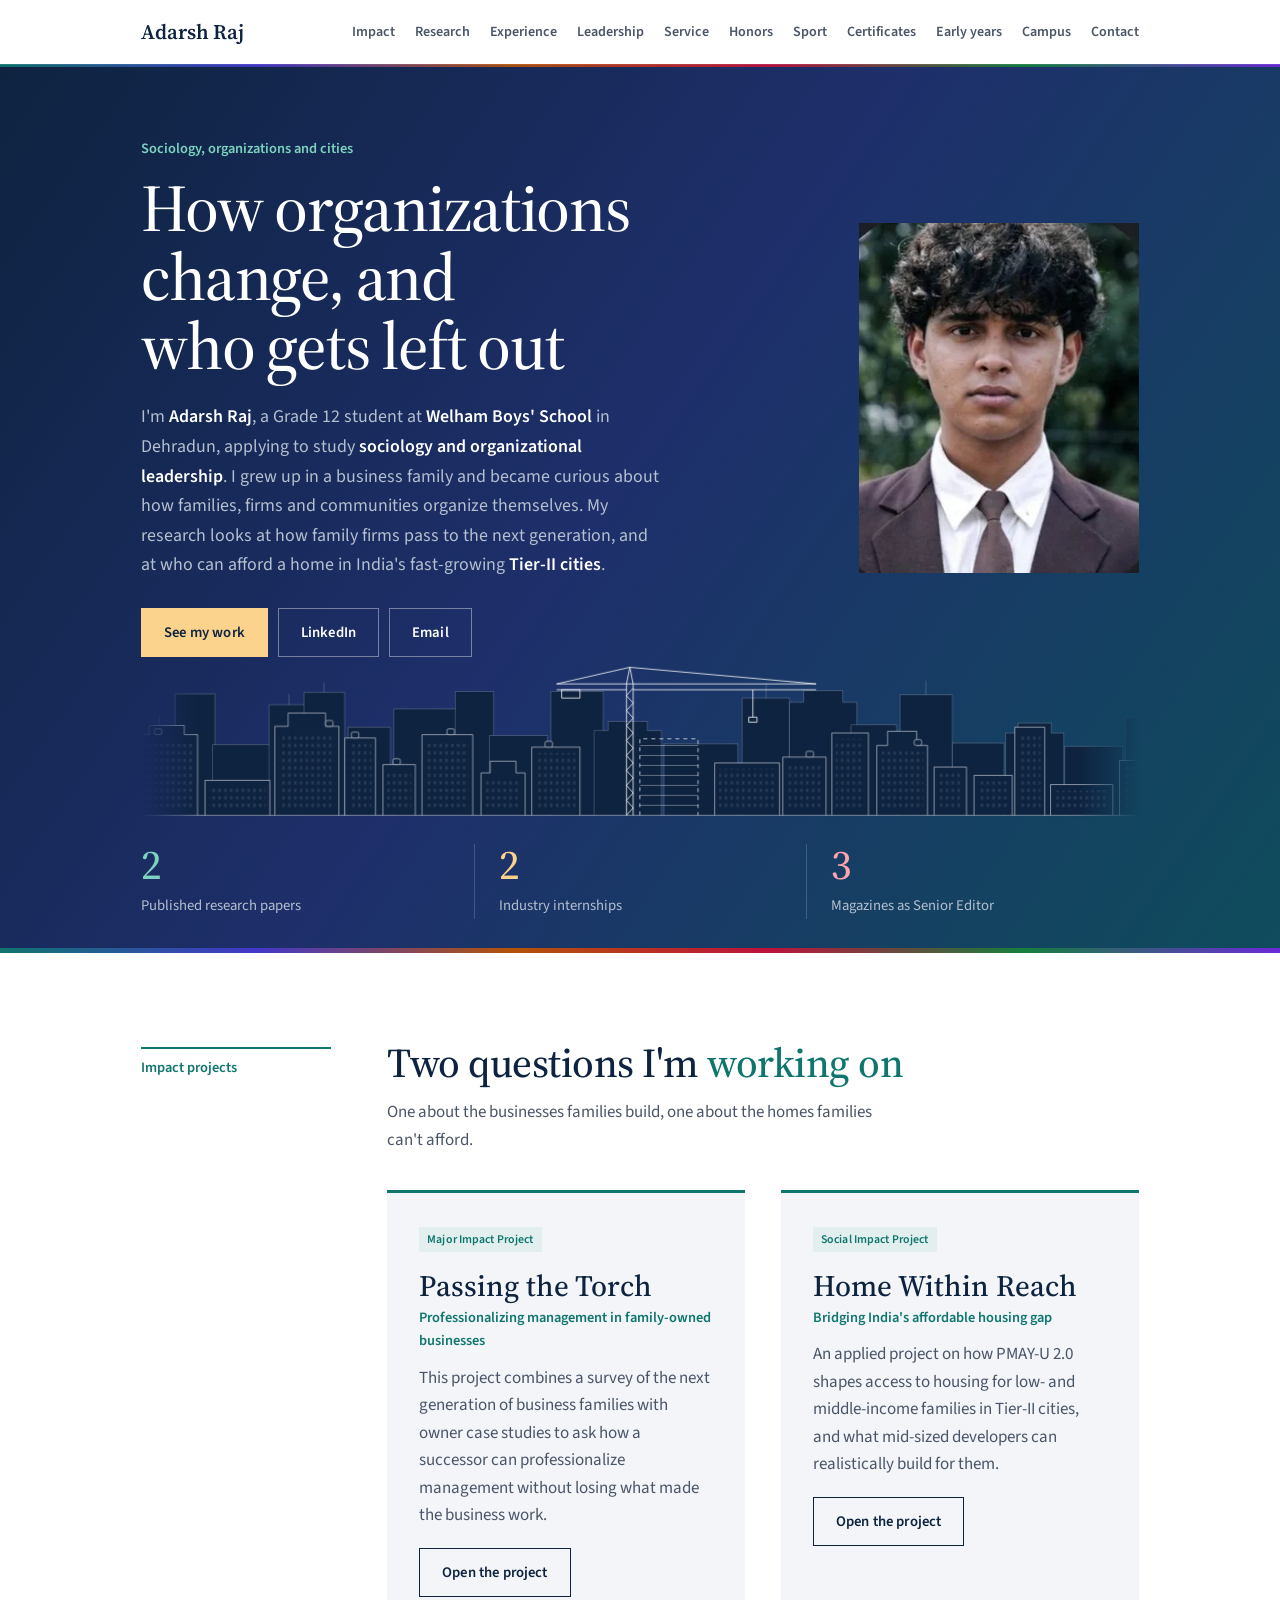
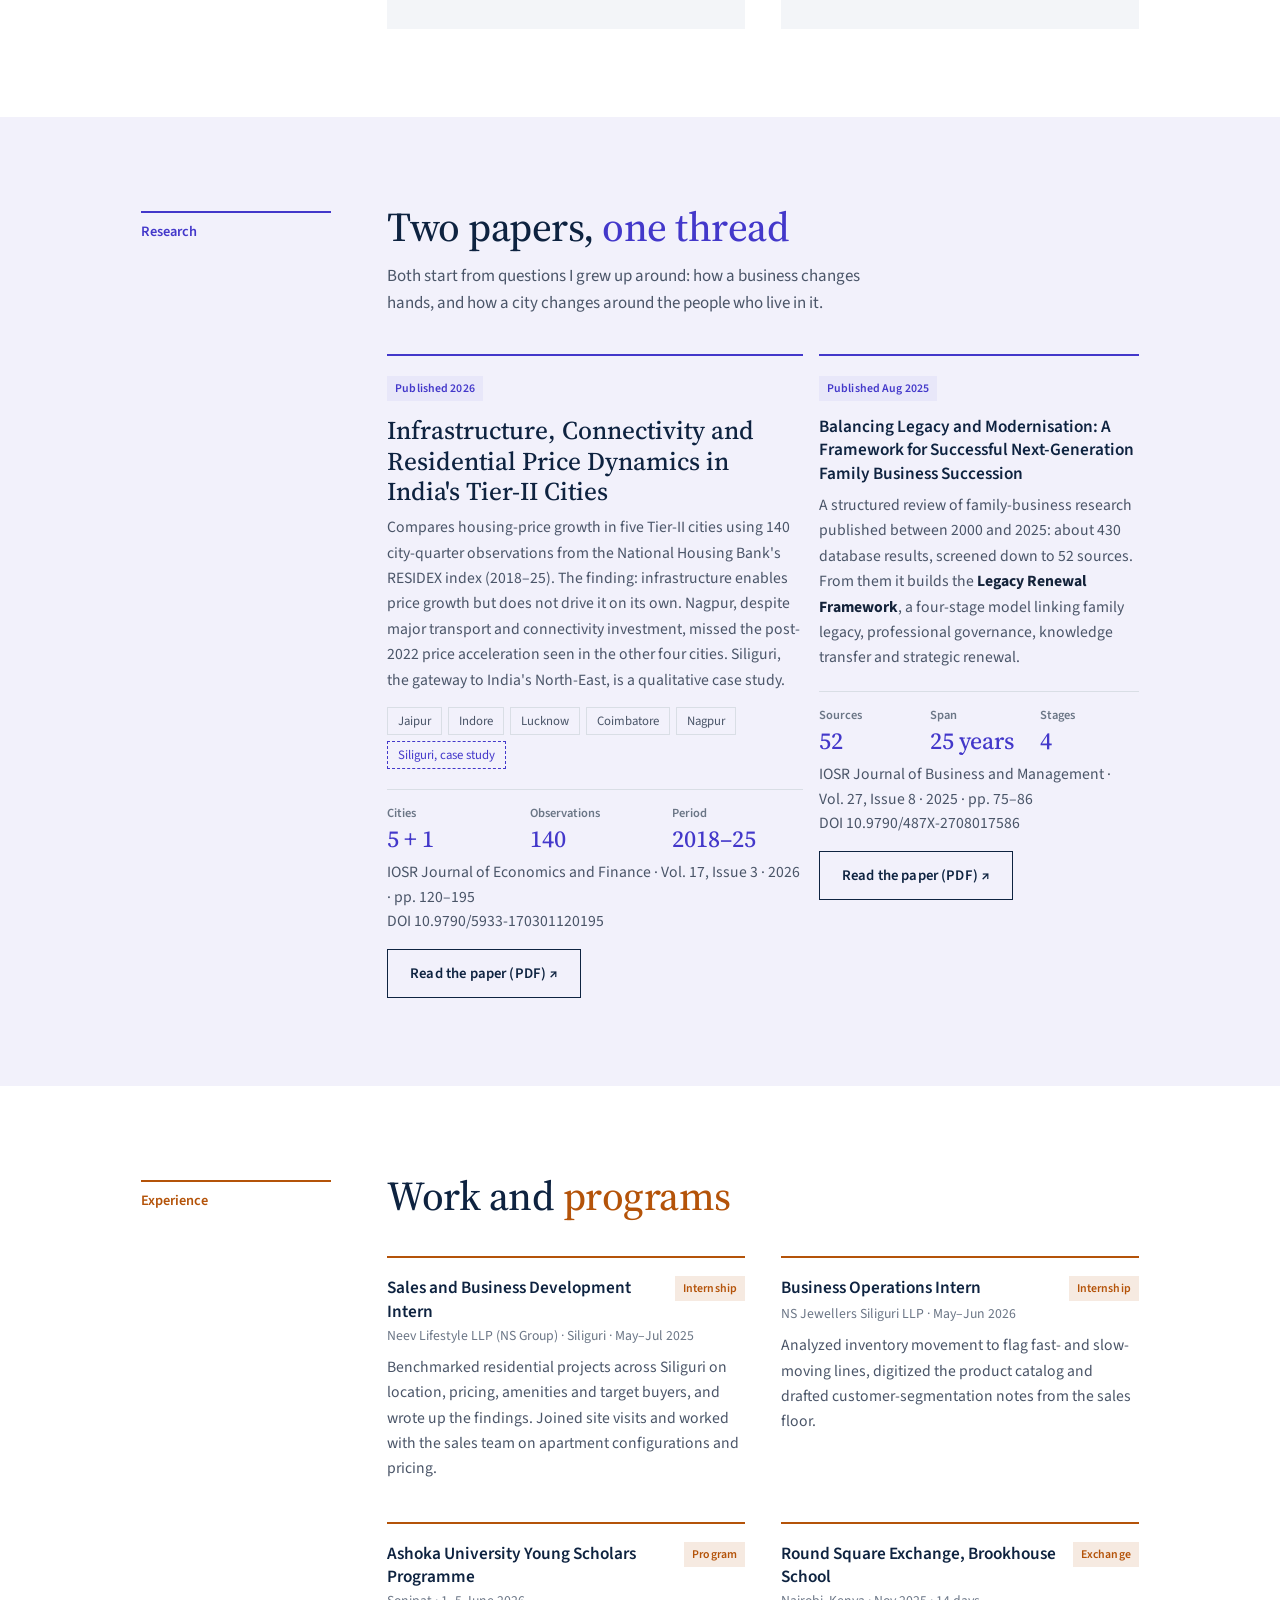
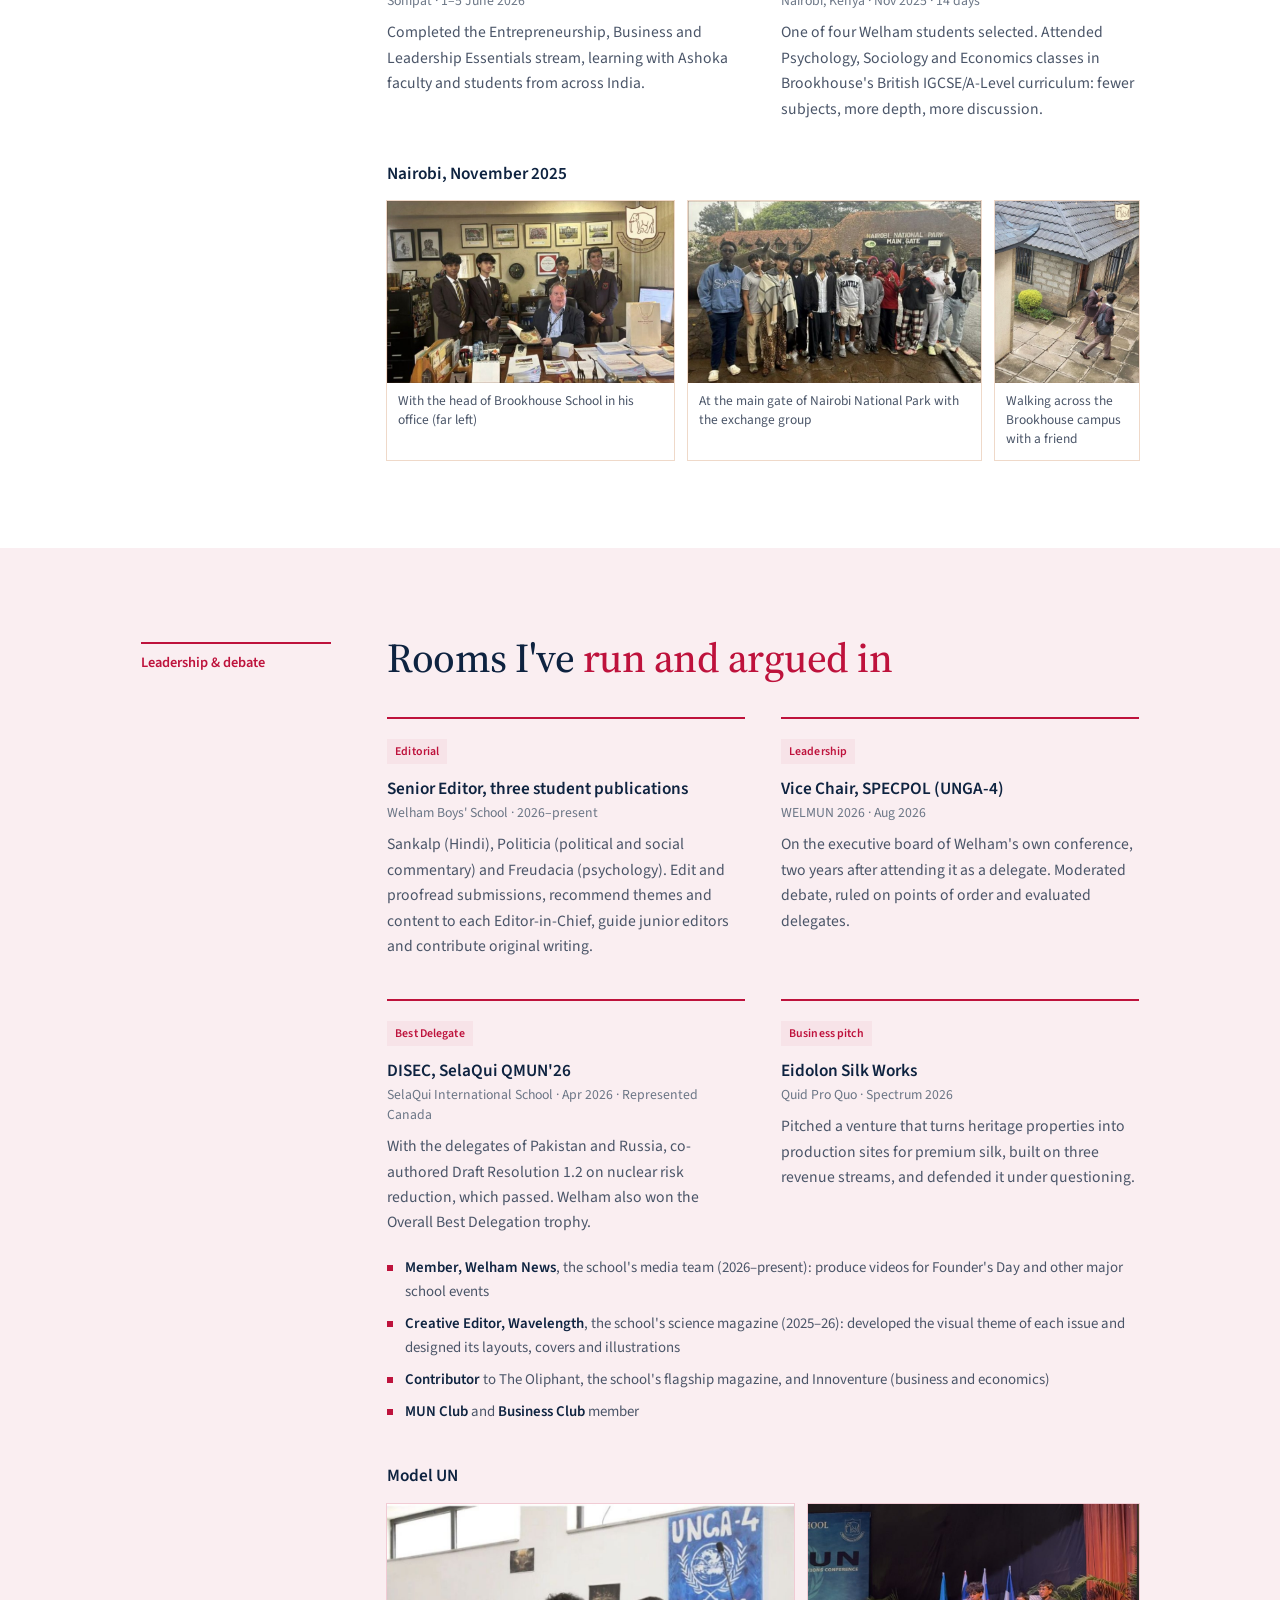
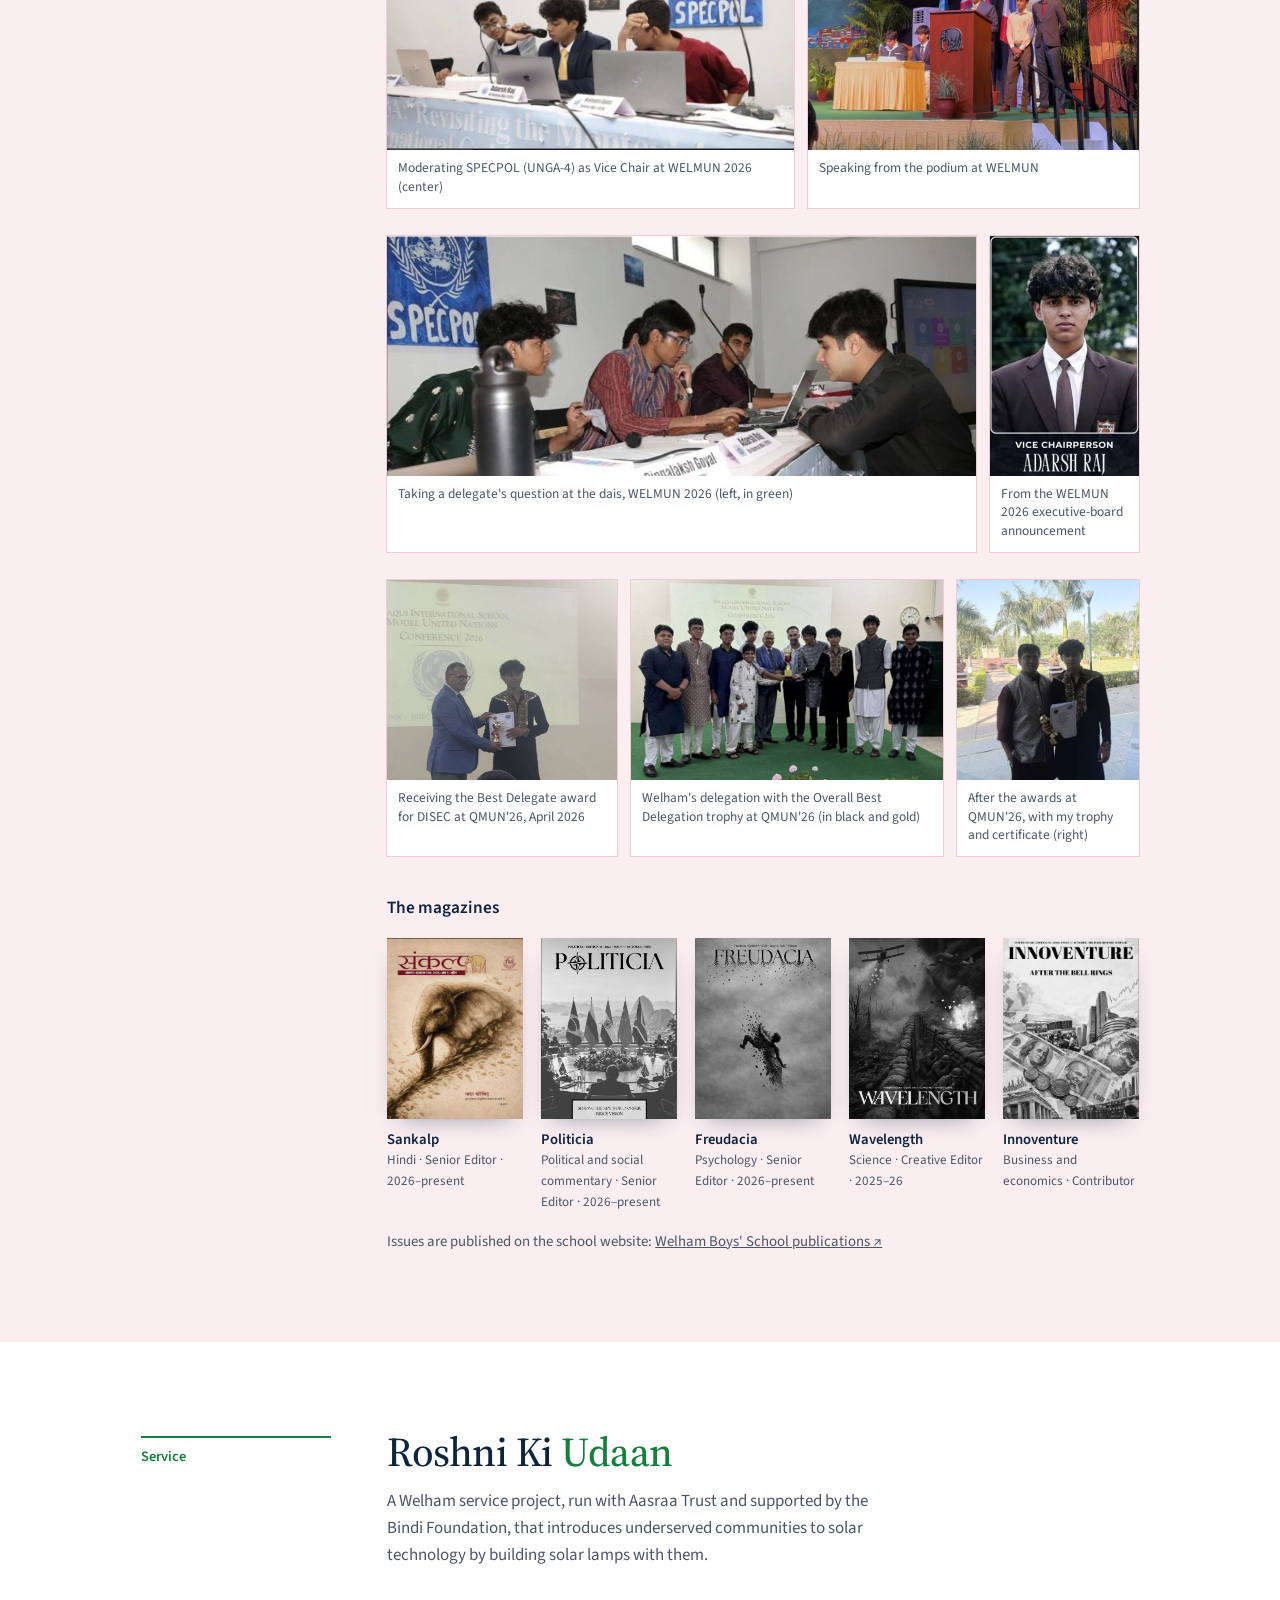
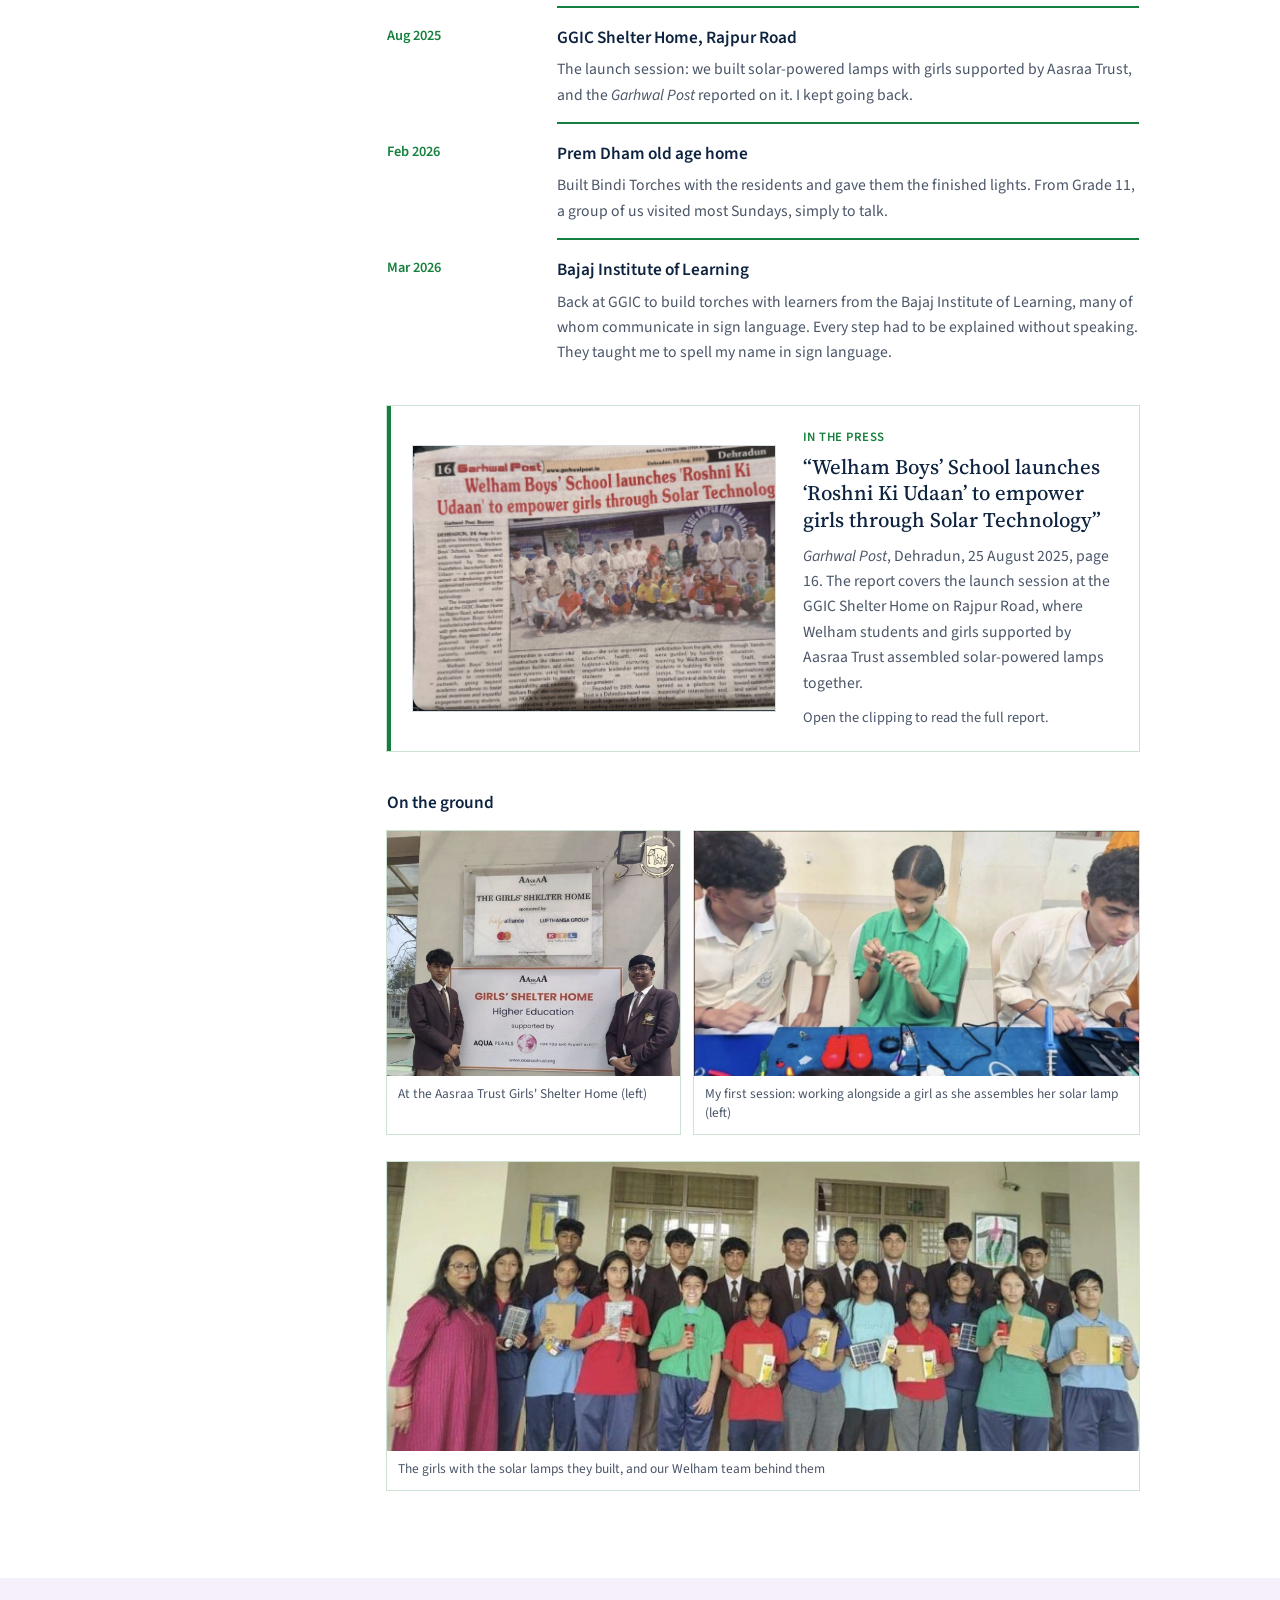
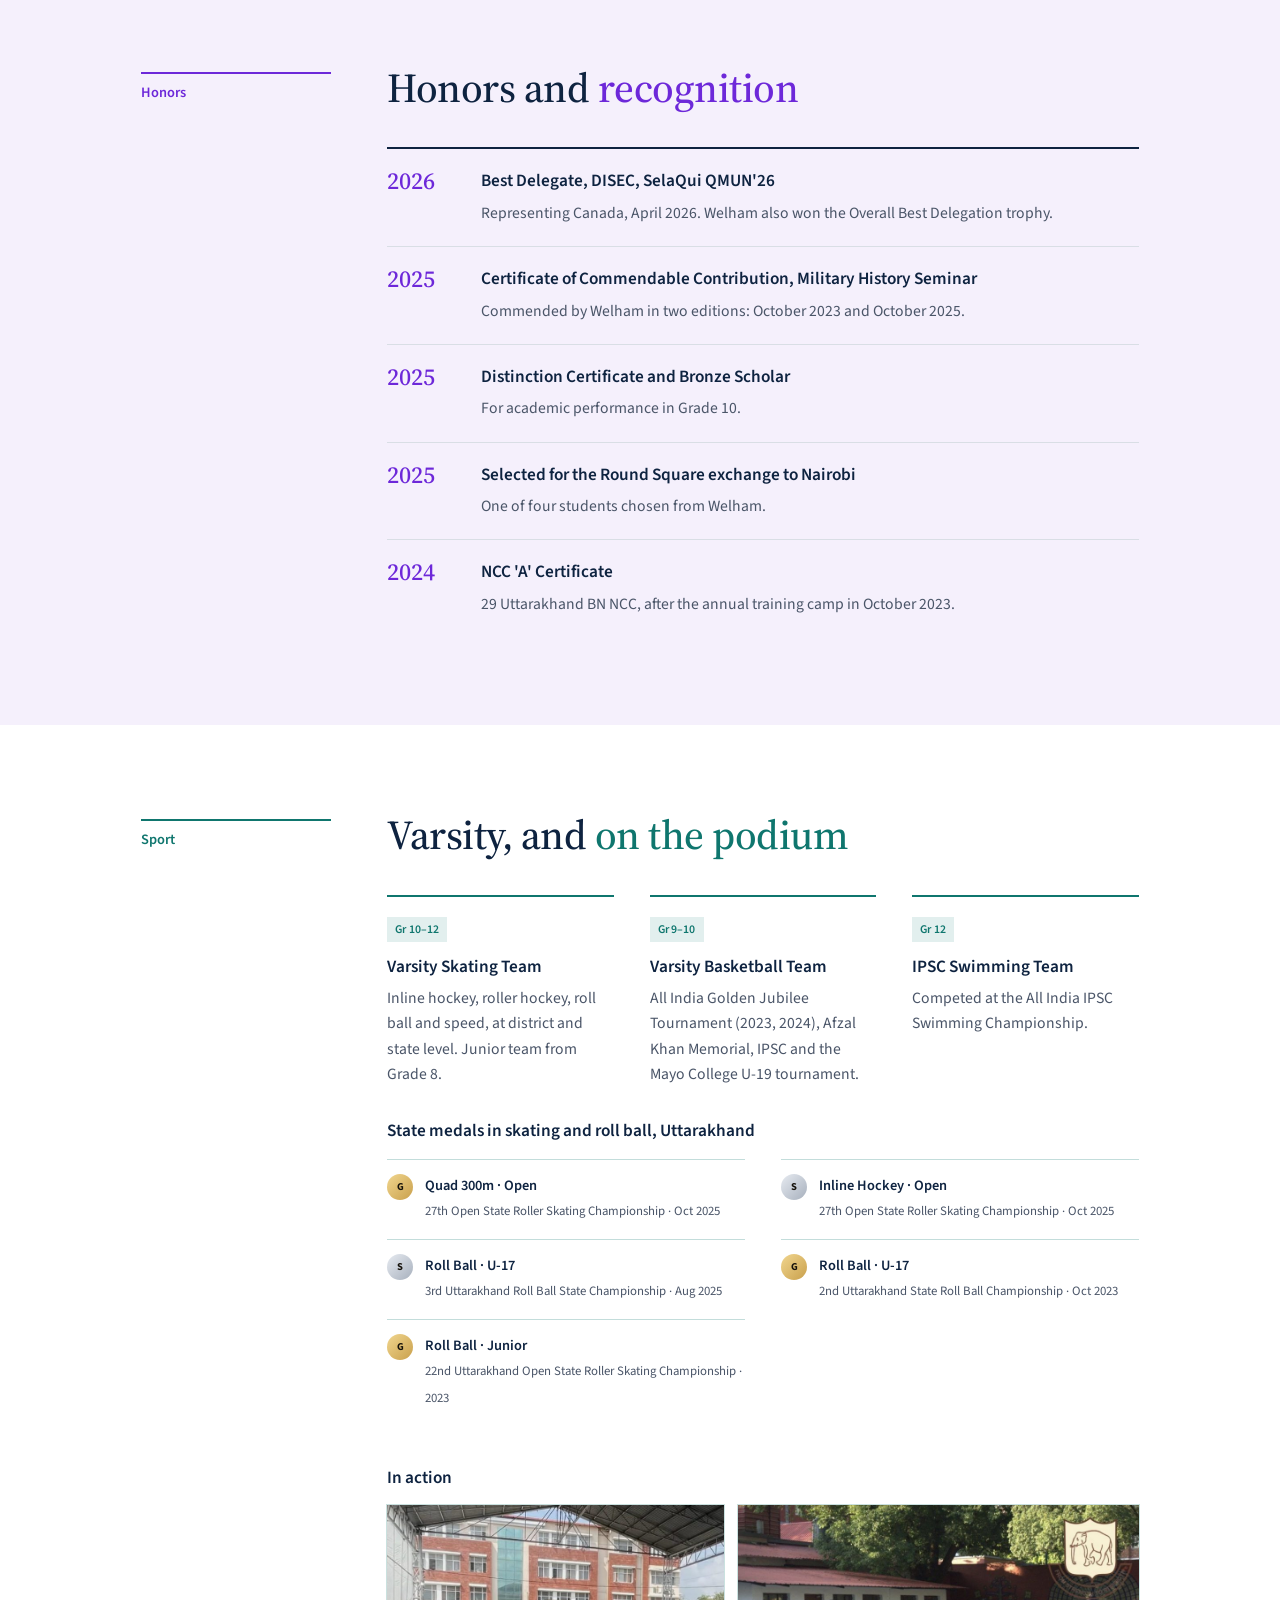
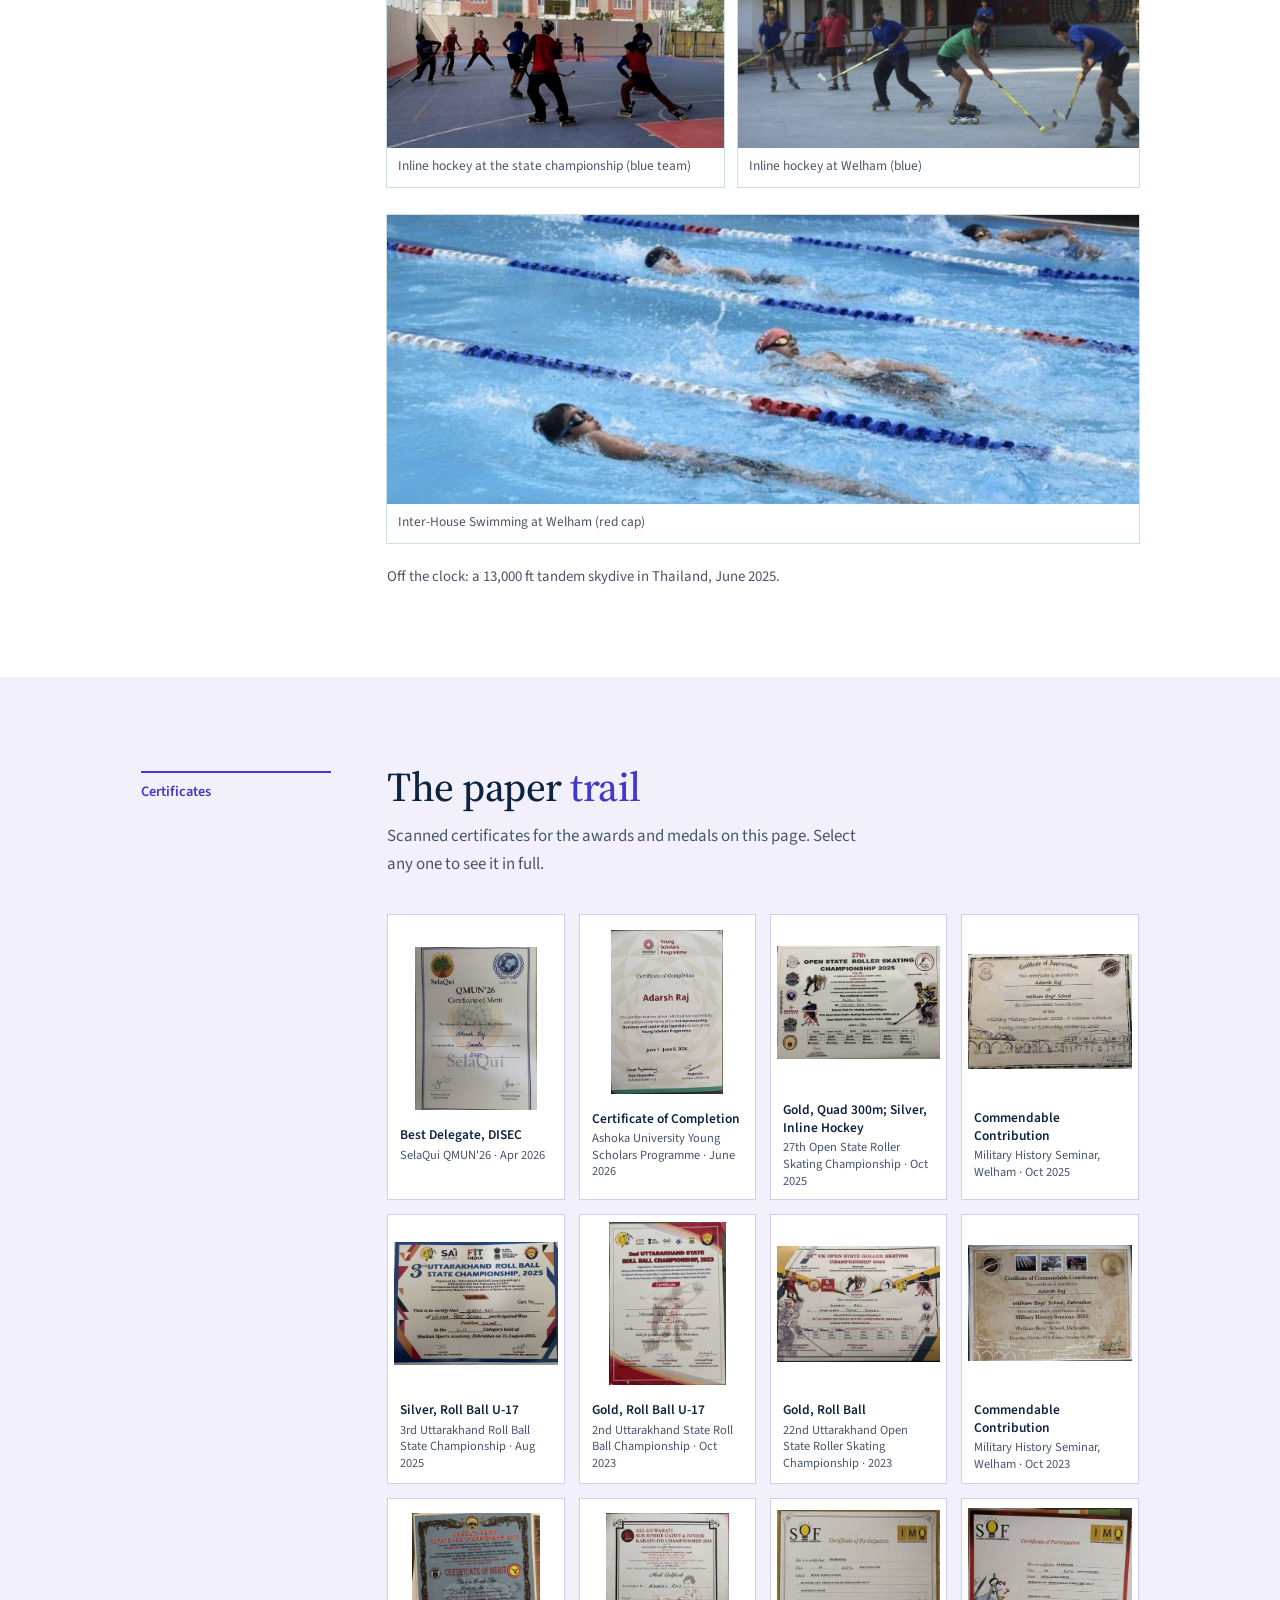
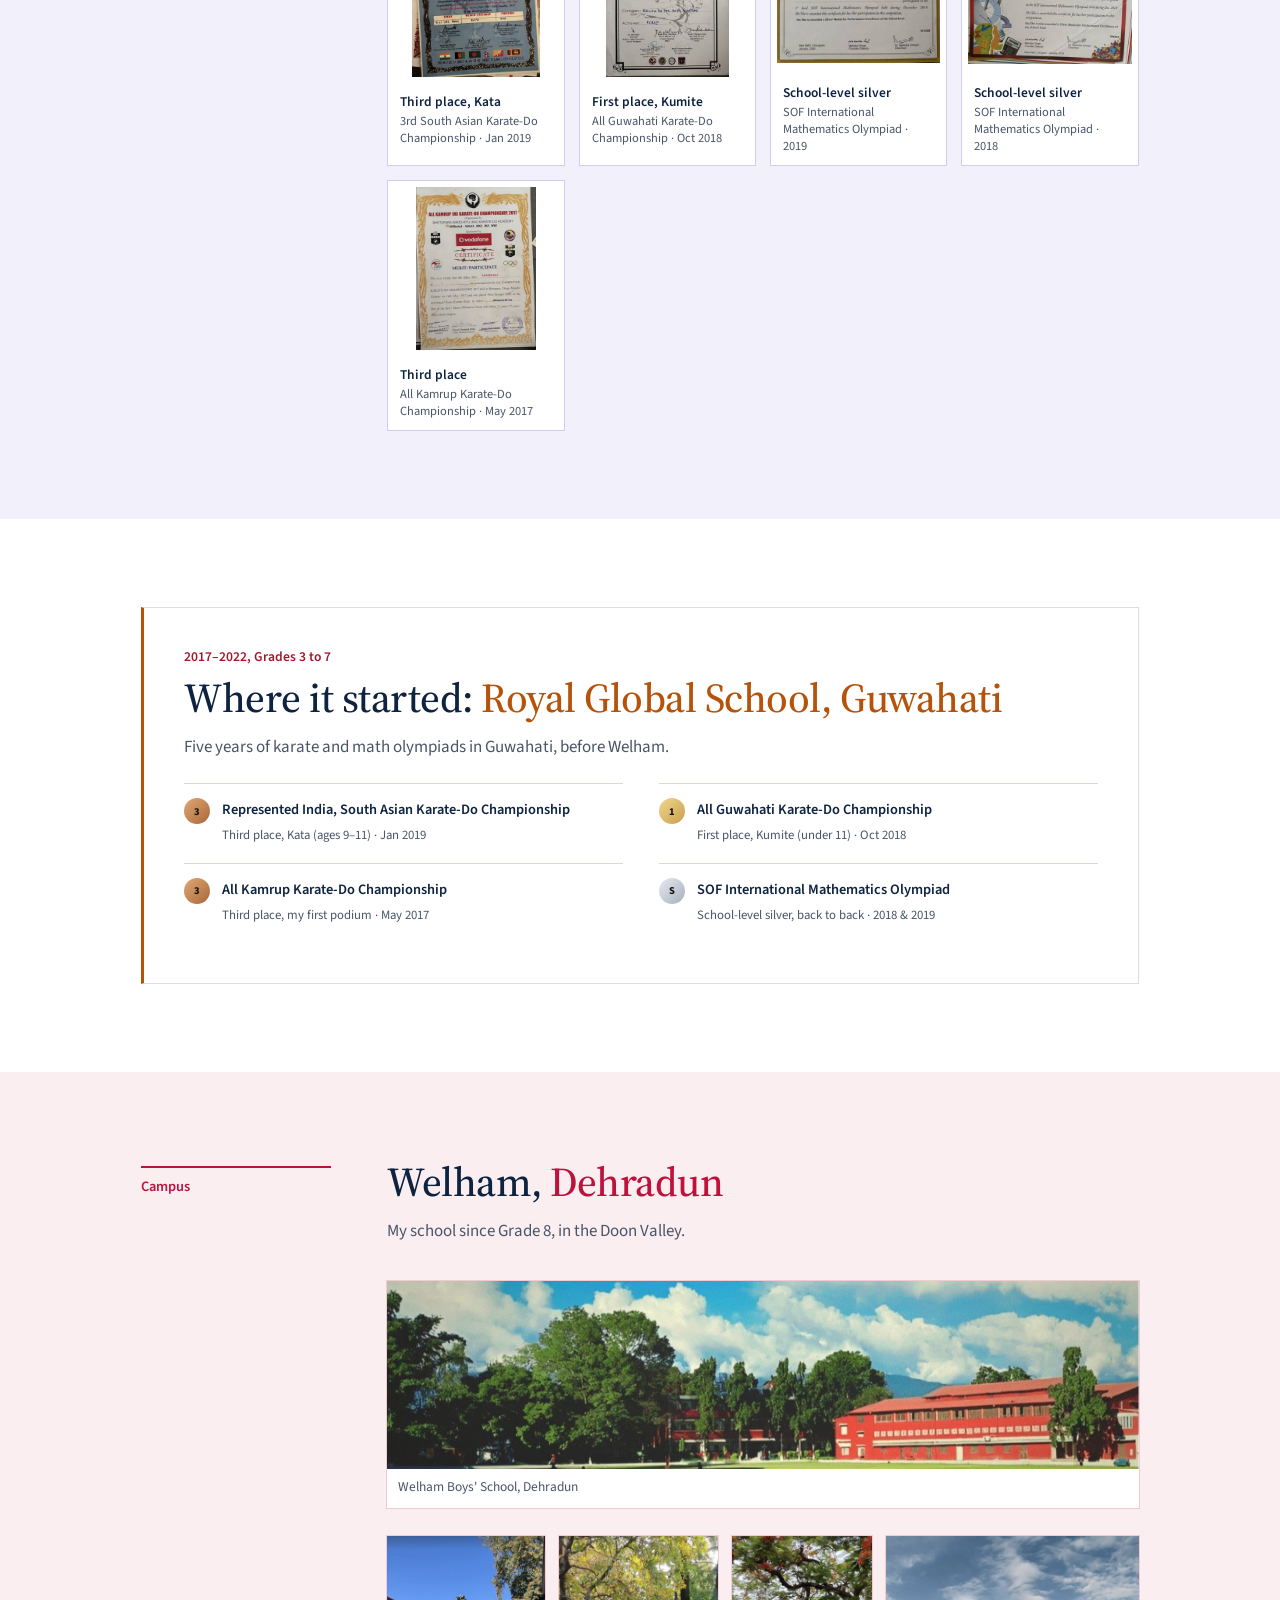
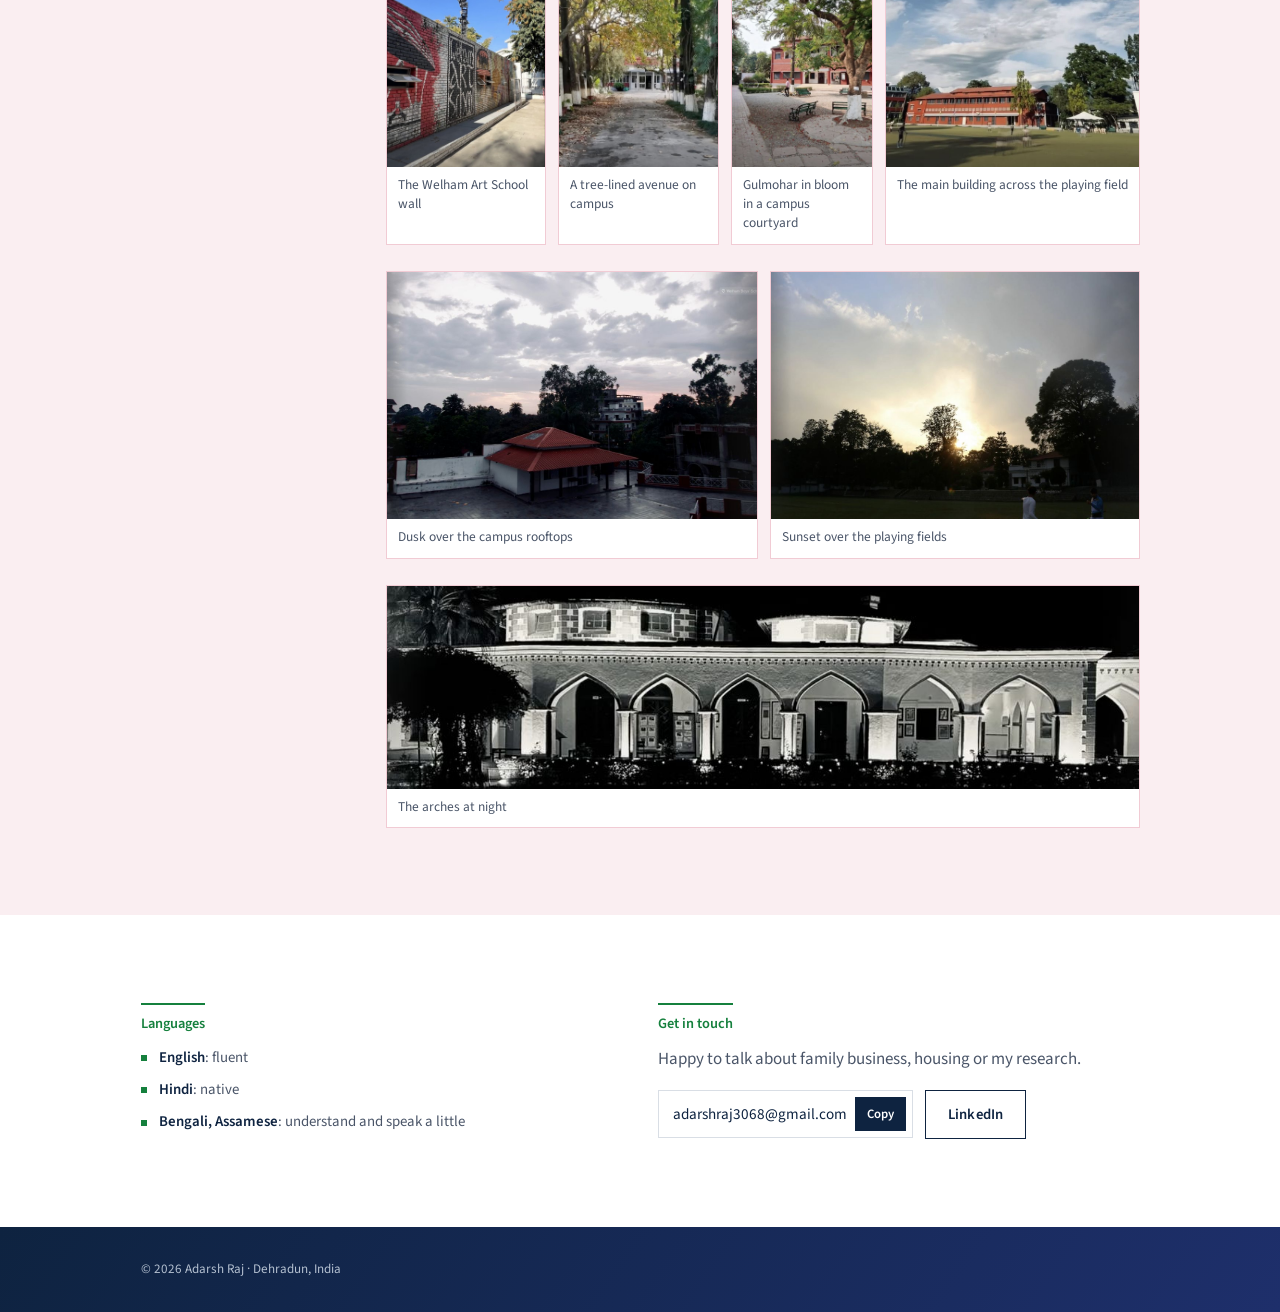
==== commit 8ca93234: "Align Home Within Reach summary with application" ====
--- a/index.html
+++ b/index.html
@@ -465,7 +465,7 @@
       <span class="pill blue">Social Impact Project</span>
       <h3>Home Within Reach</h3>
       <div class="sub">Bridging India's affordable housing gap</div>
-      <p style="color:var(--muted);margin:12px 0 0">An applied project on how mid-sized developers in Tier-II cities can build homes that lower-middle-income families can actually buy.</p>
+      <p style="color:var(--muted);margin:12px 0 0">An applied project on how PMAY-U 2.0 shapes access to housing for low- and middle-income families in Tier-II cities, and what mid-sized developers can realistically build for them.</p>
       <a class="btn" style="margin-top:18px" href="home-within-reach/">Open the project</a>
     </article>
   </div>
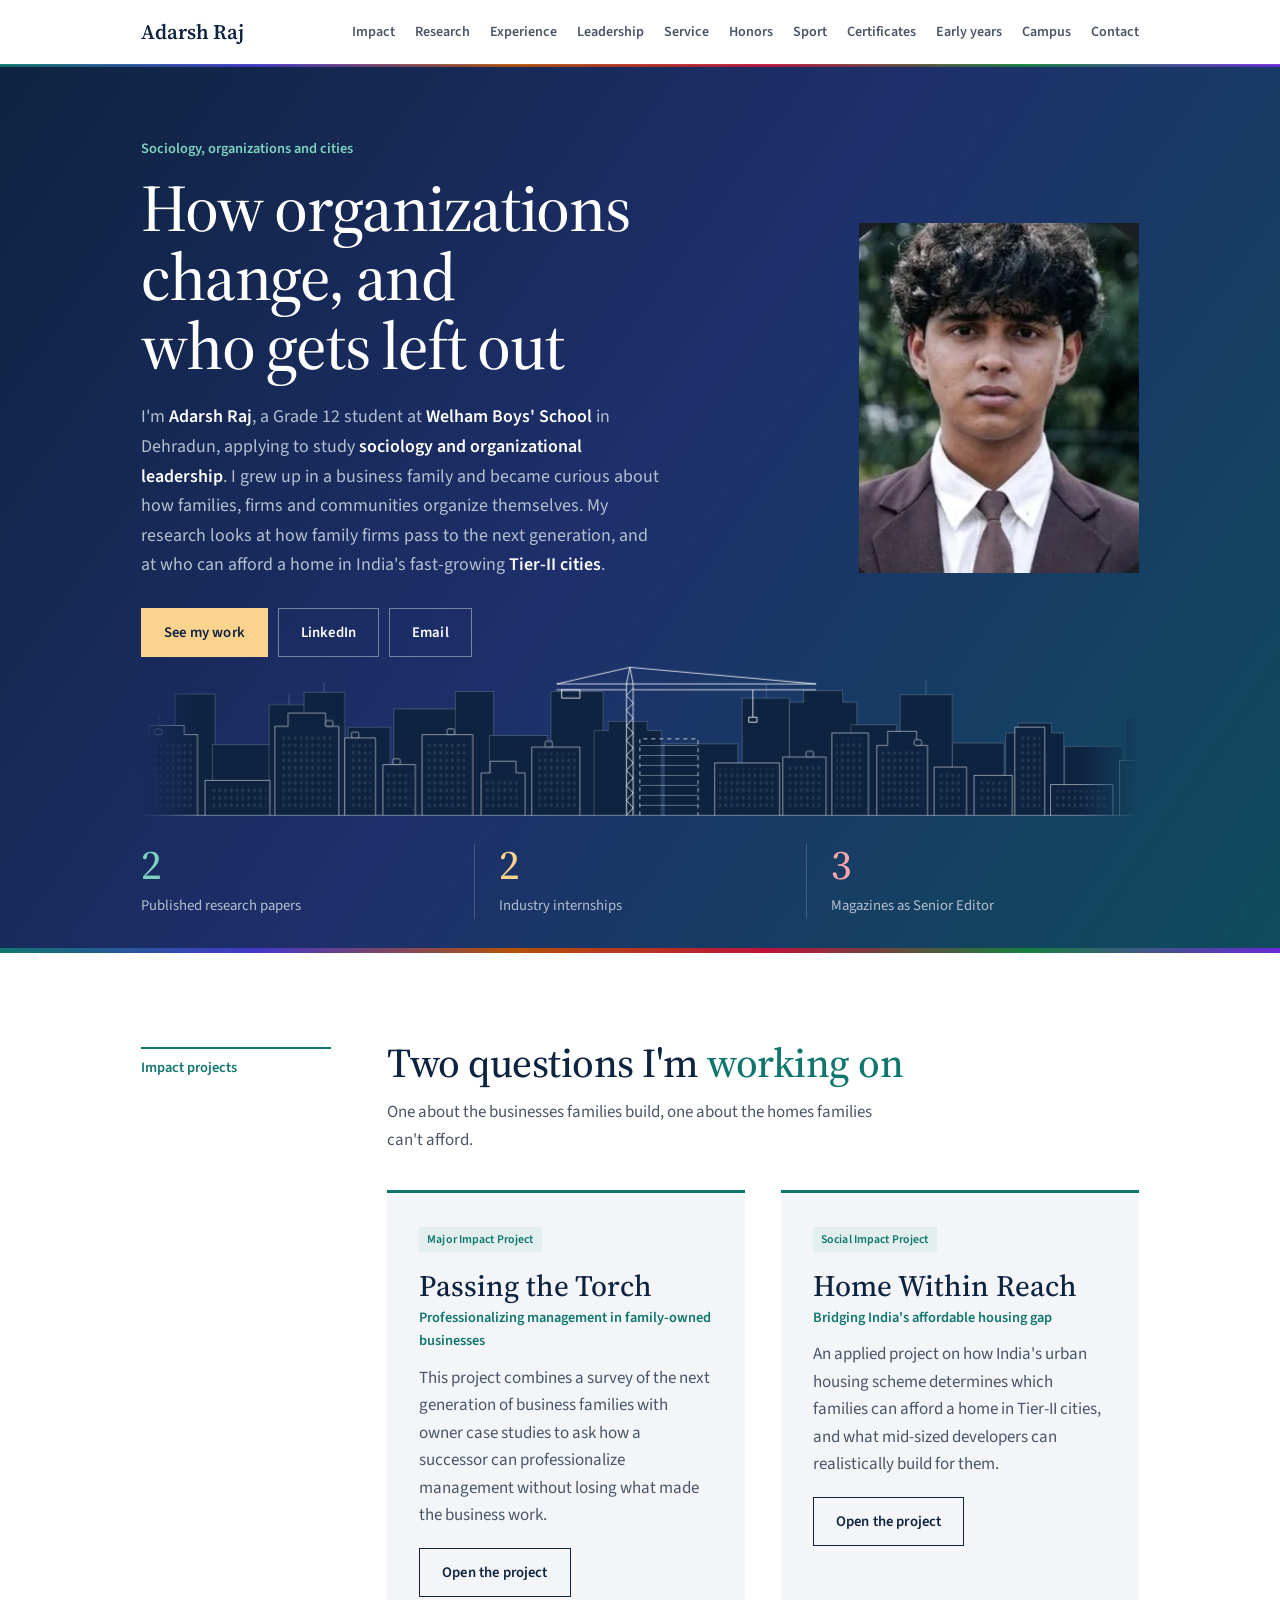
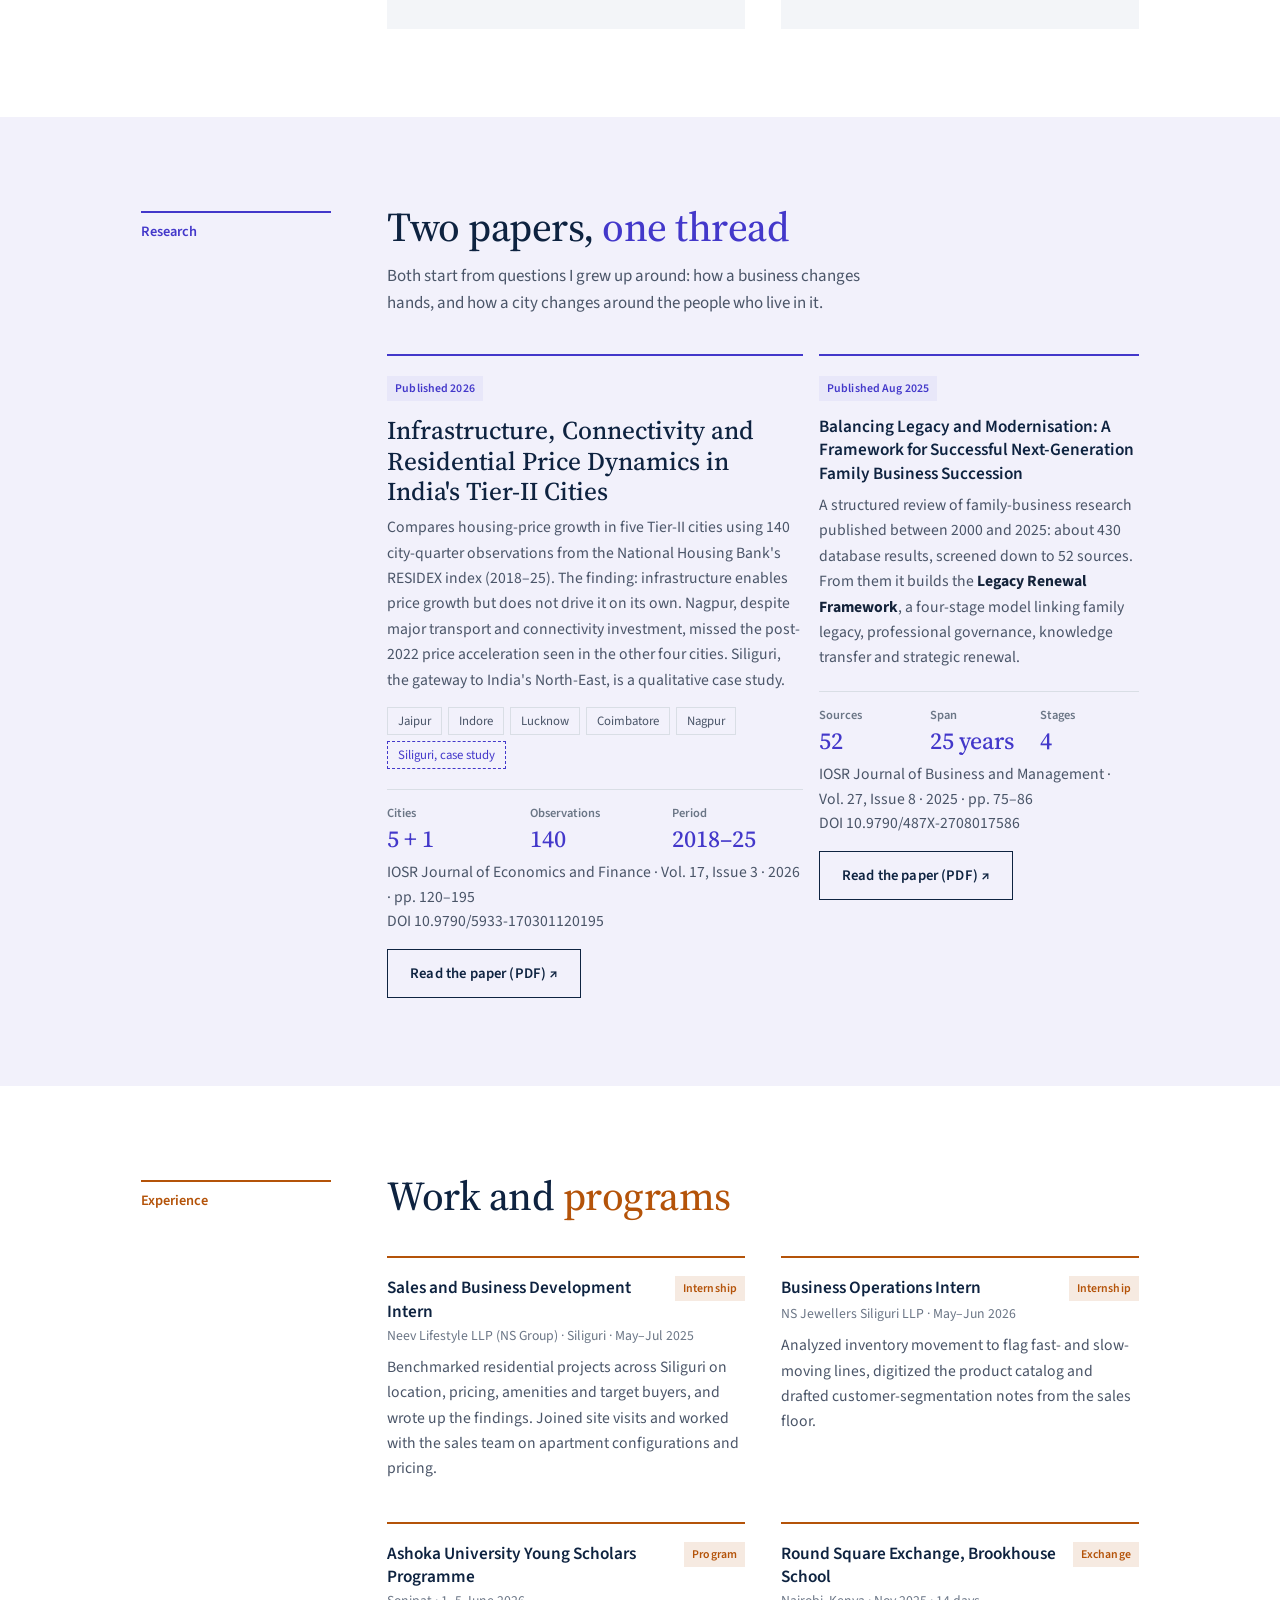
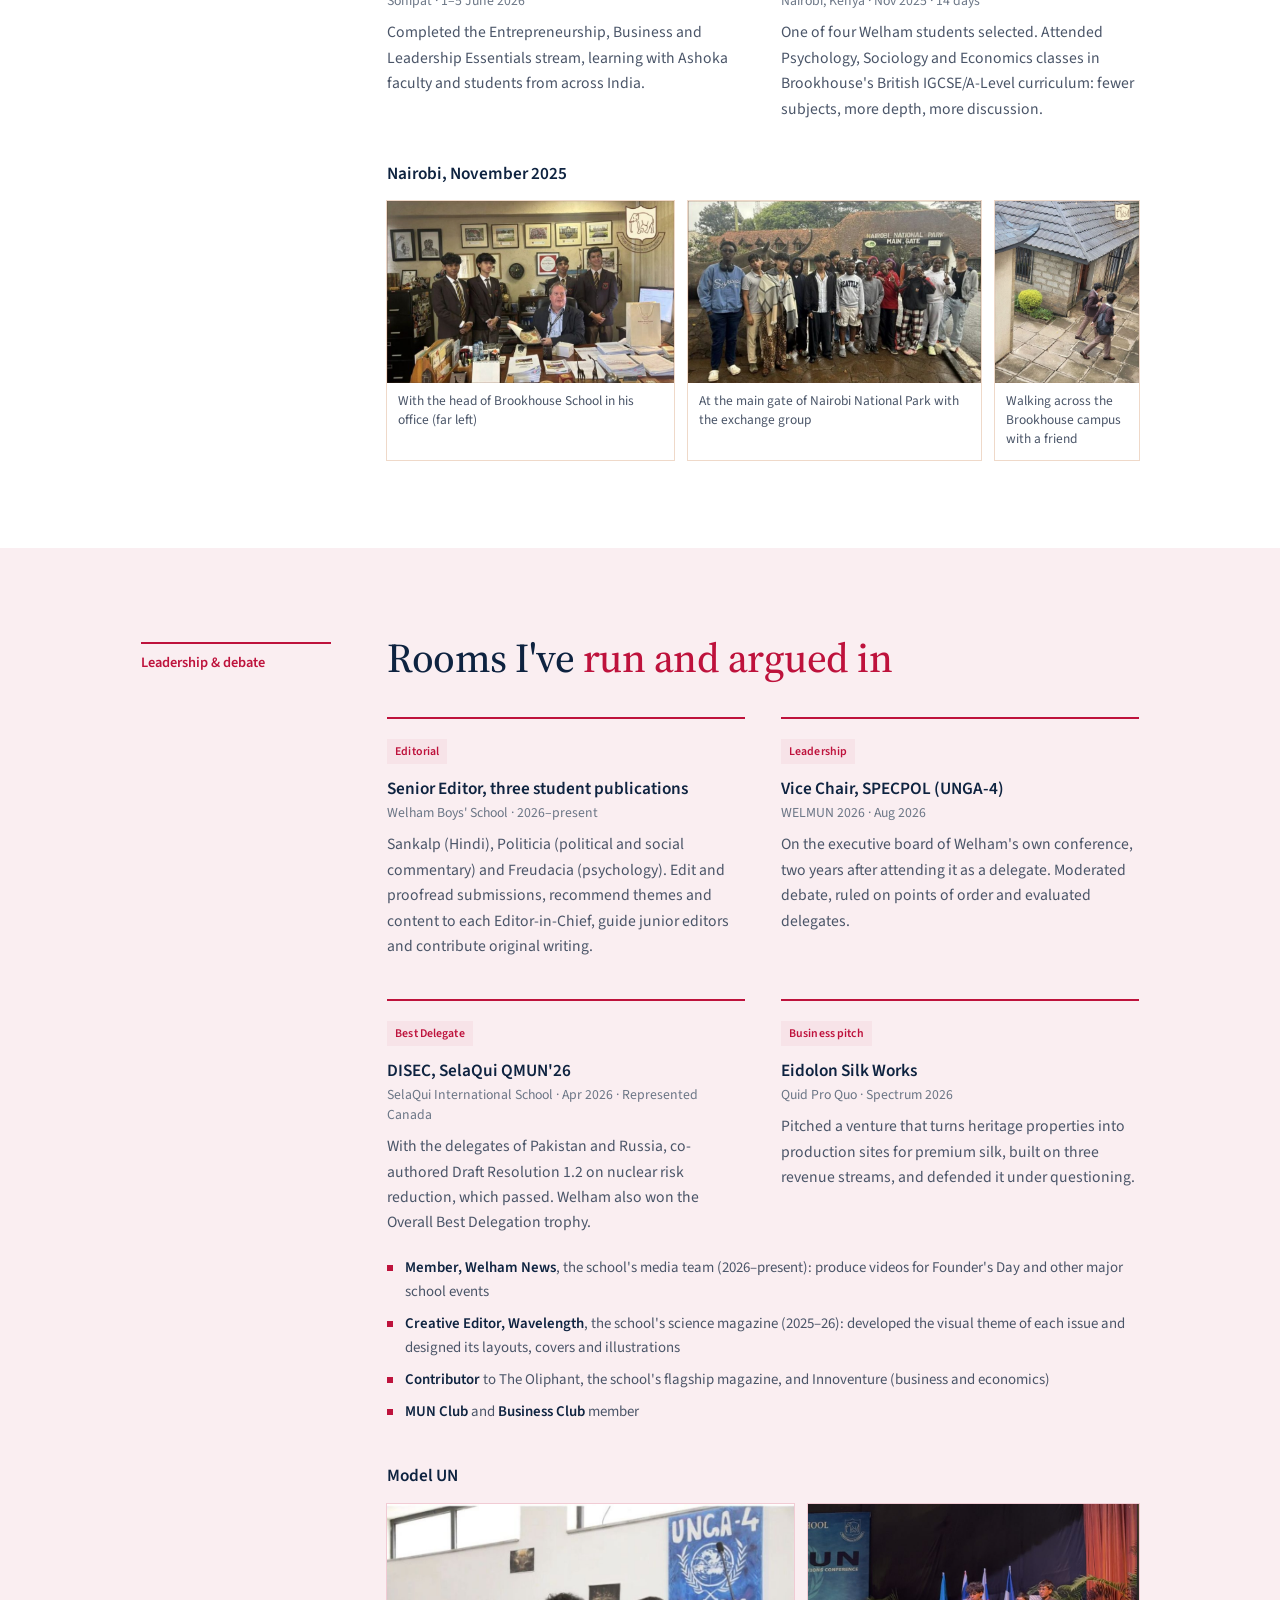
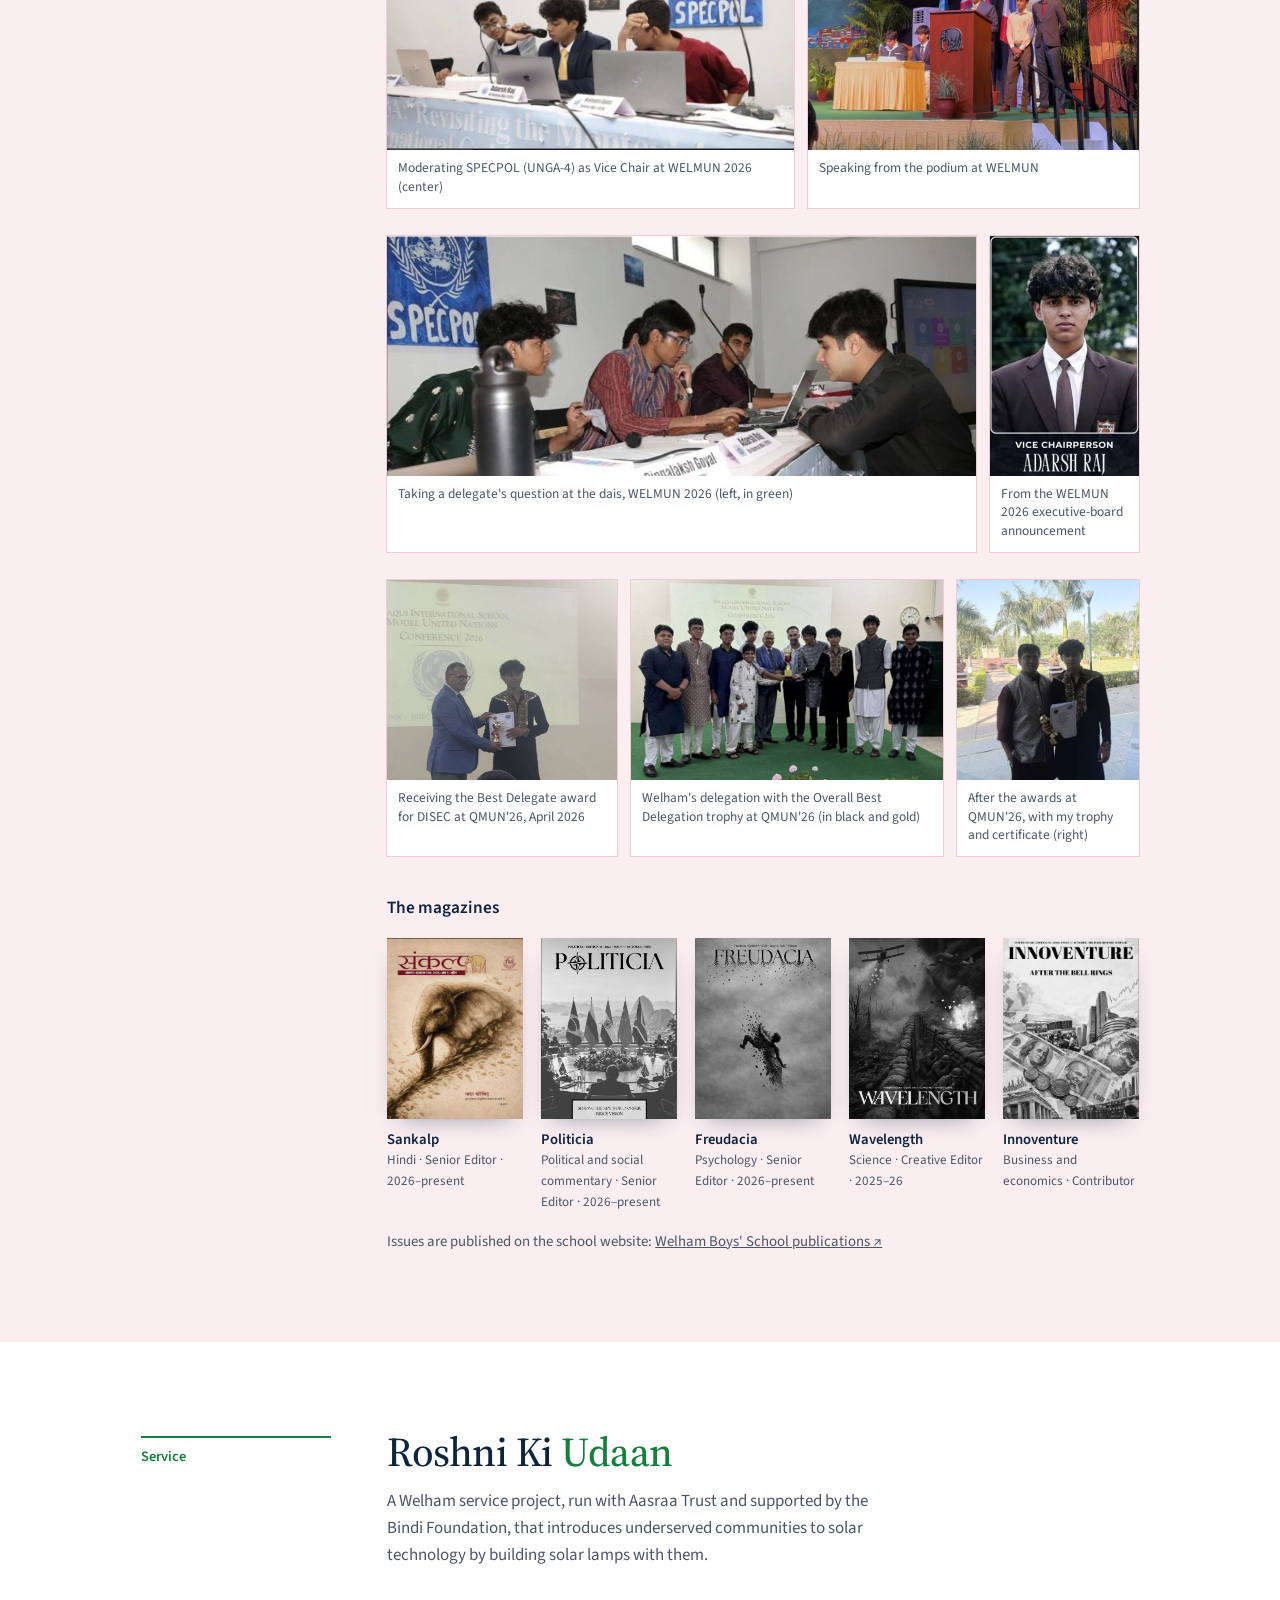
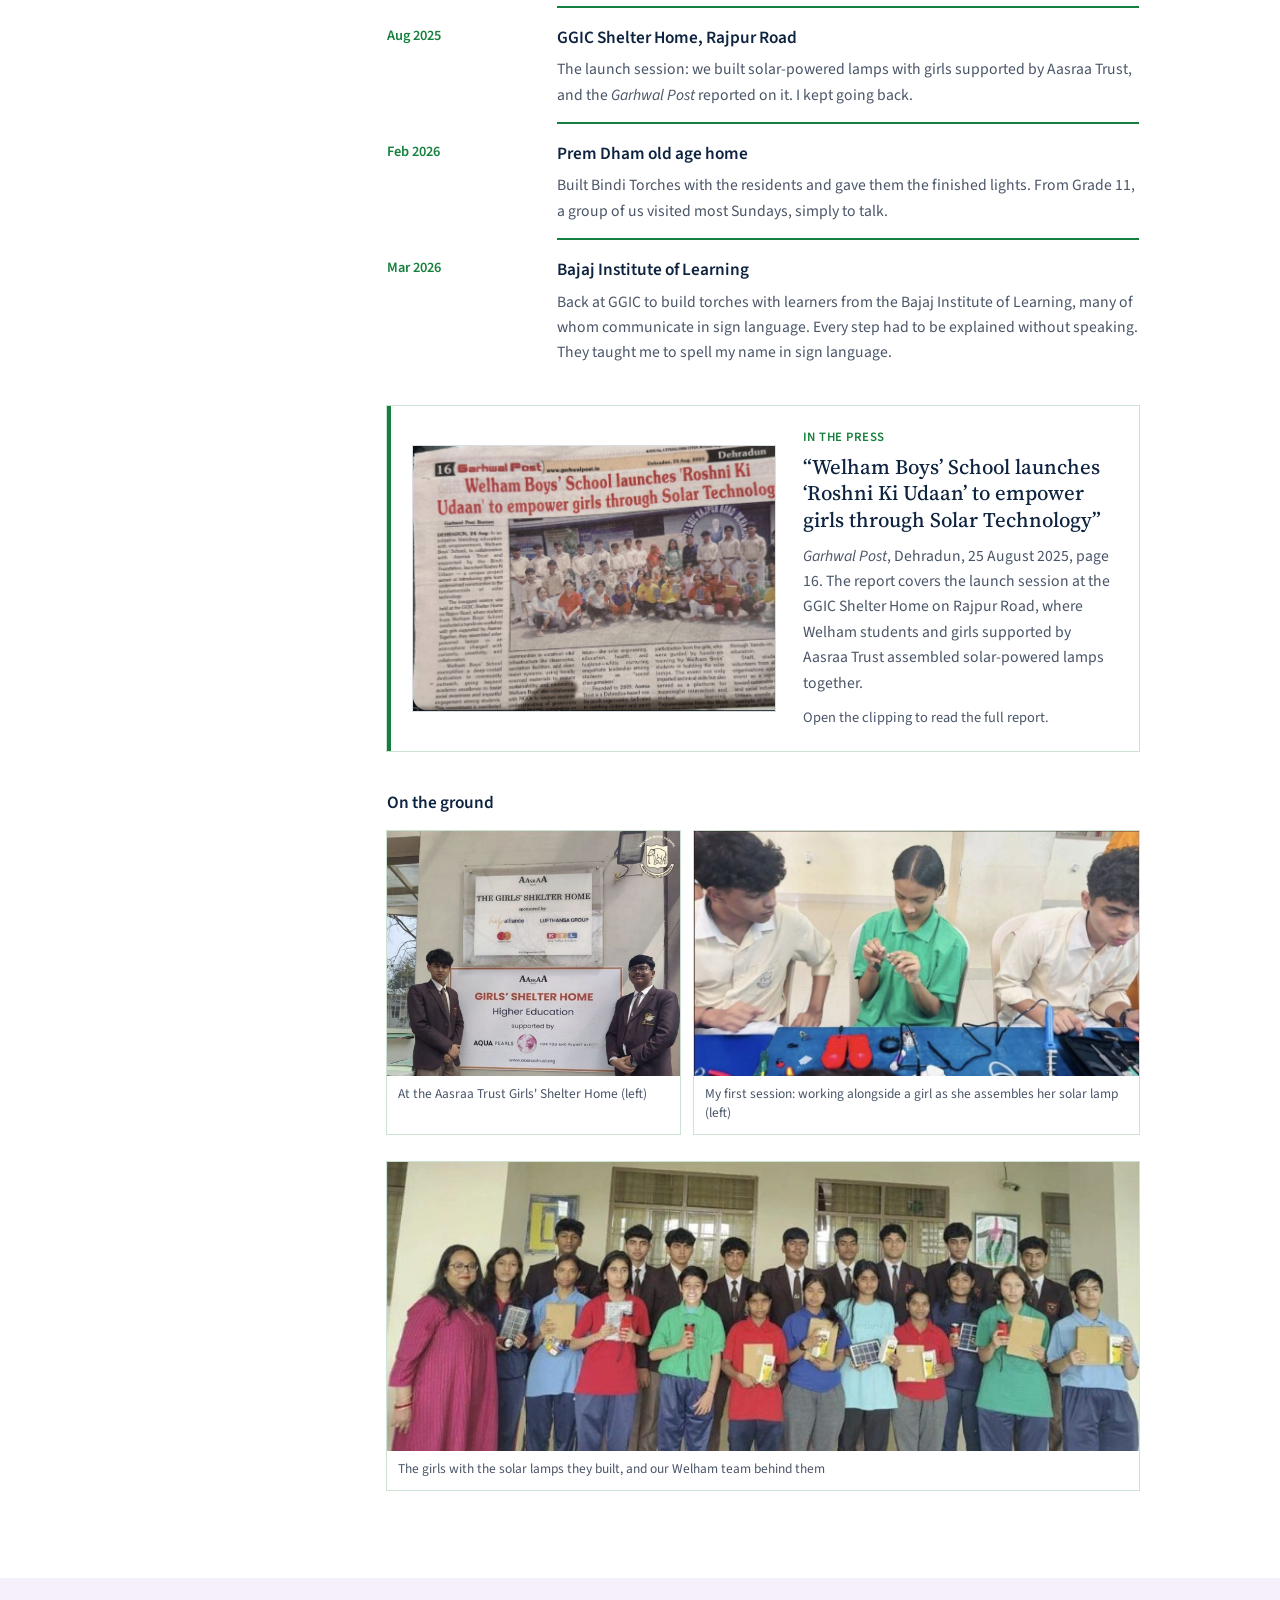
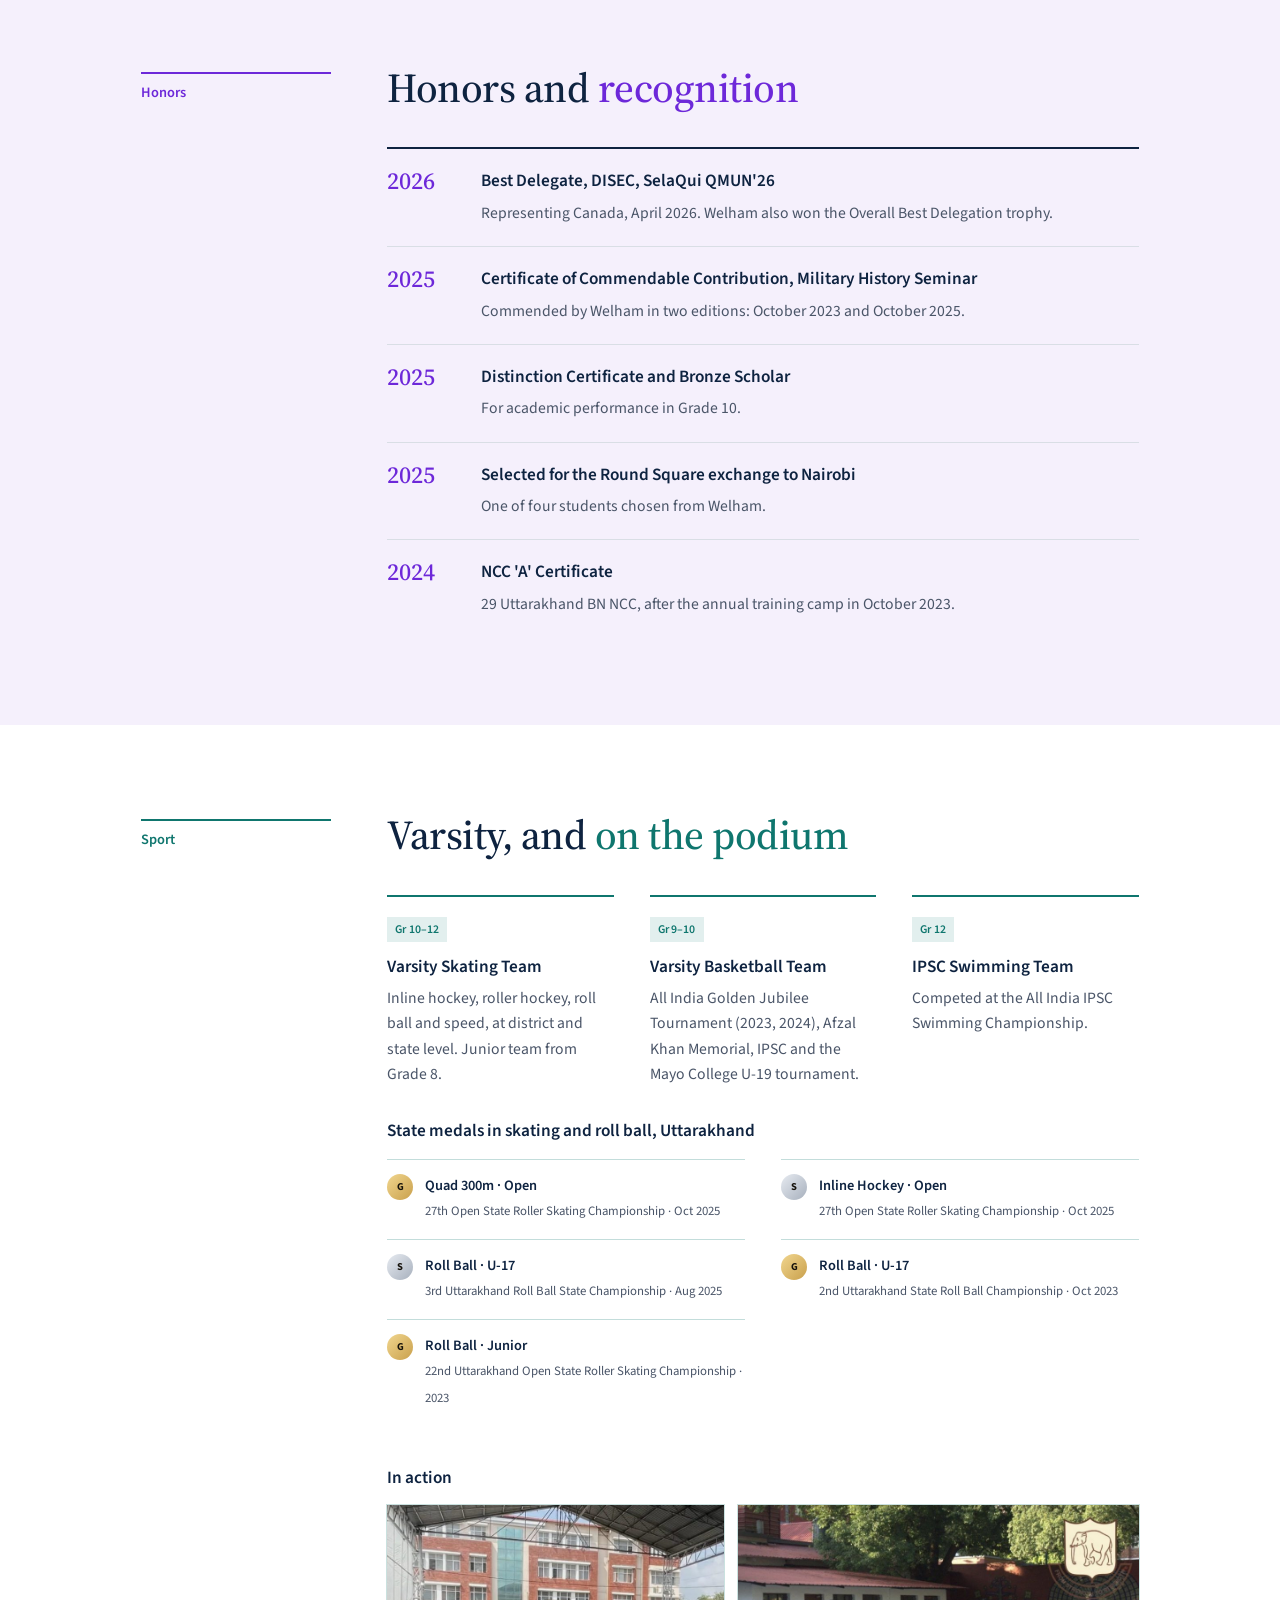
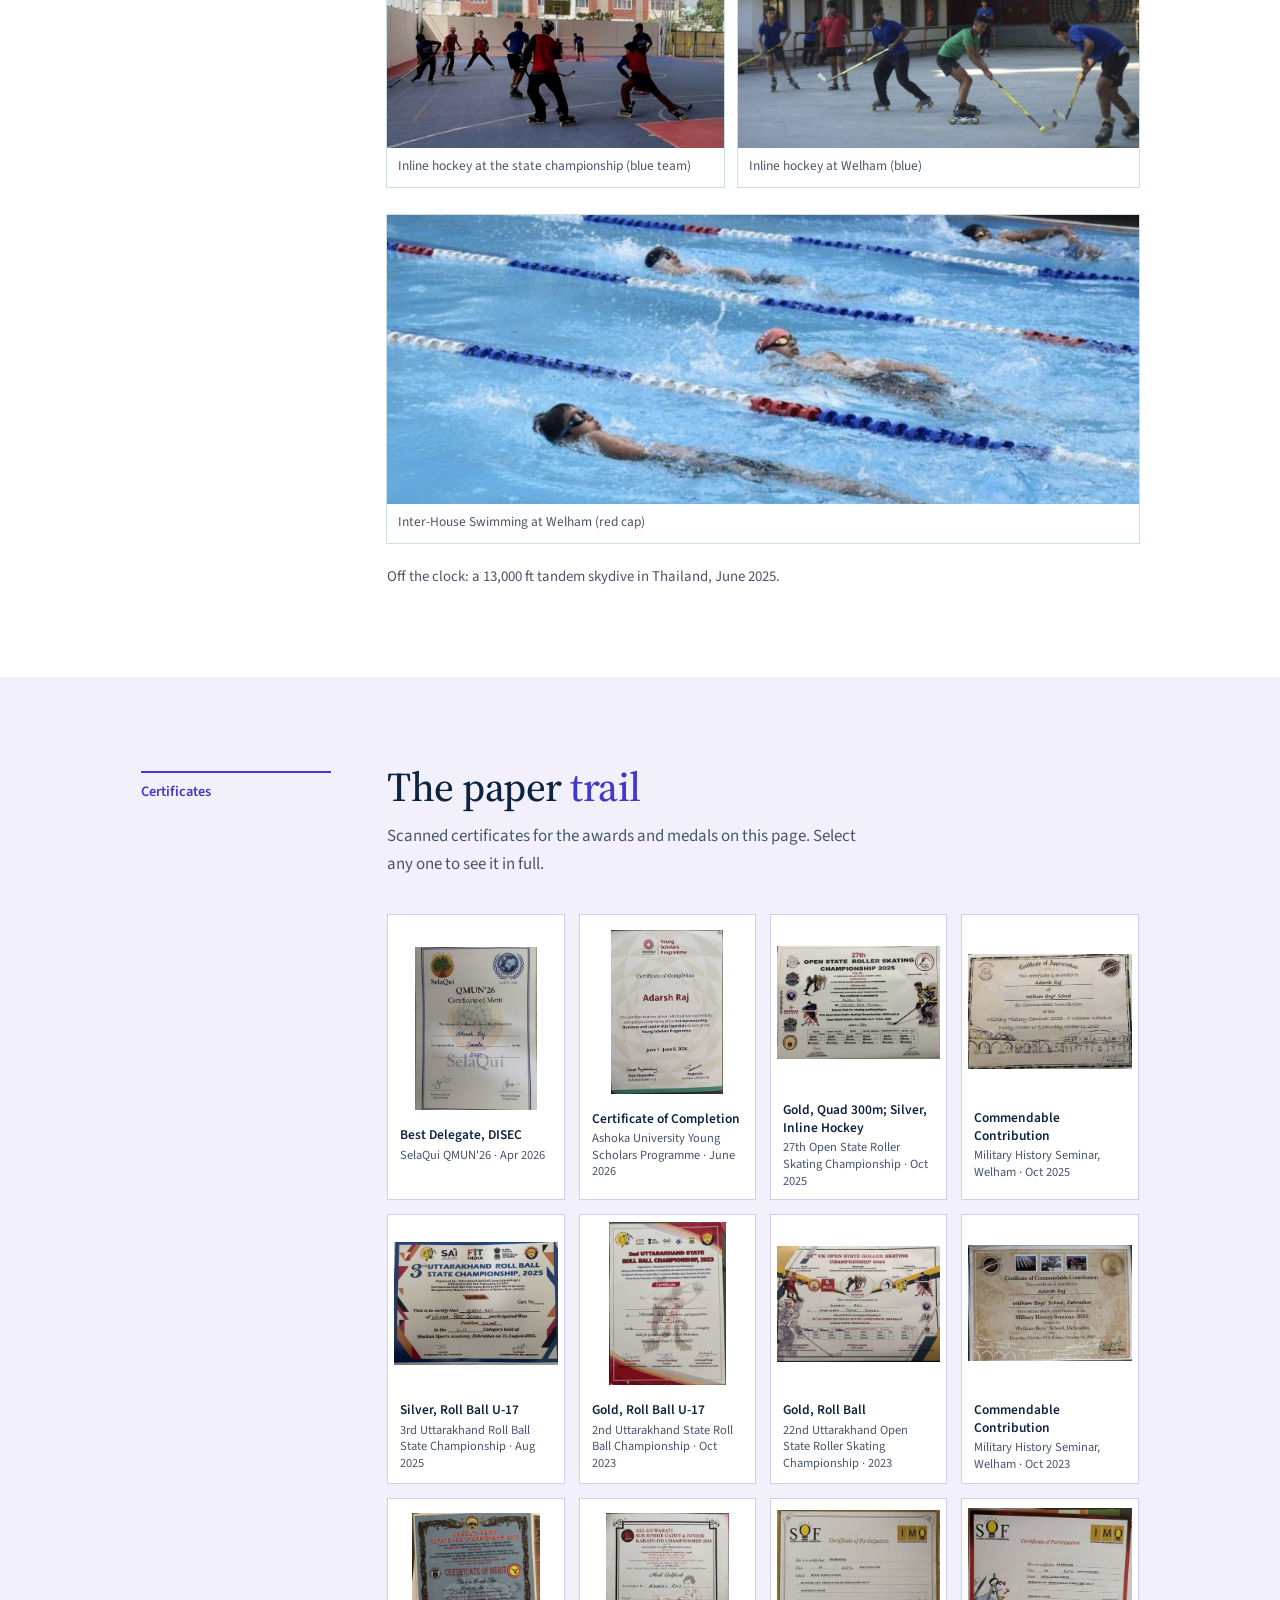
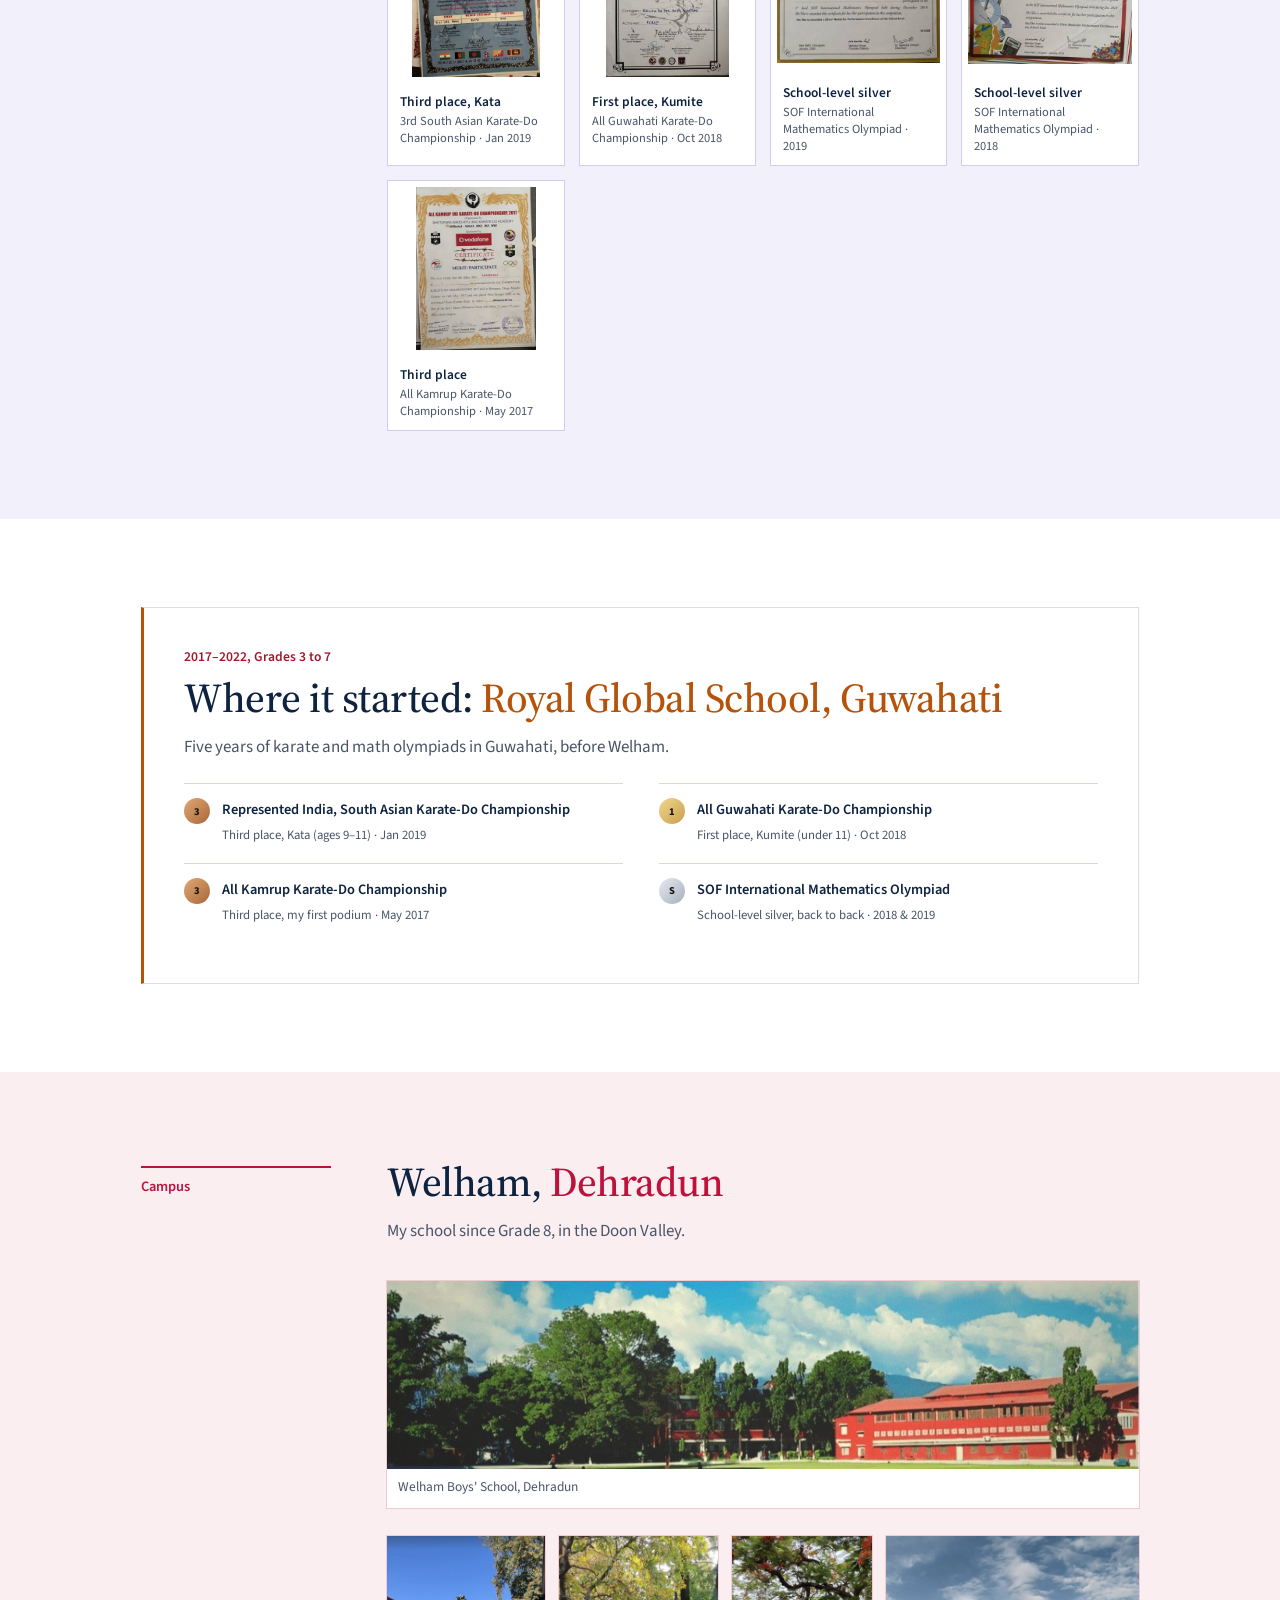
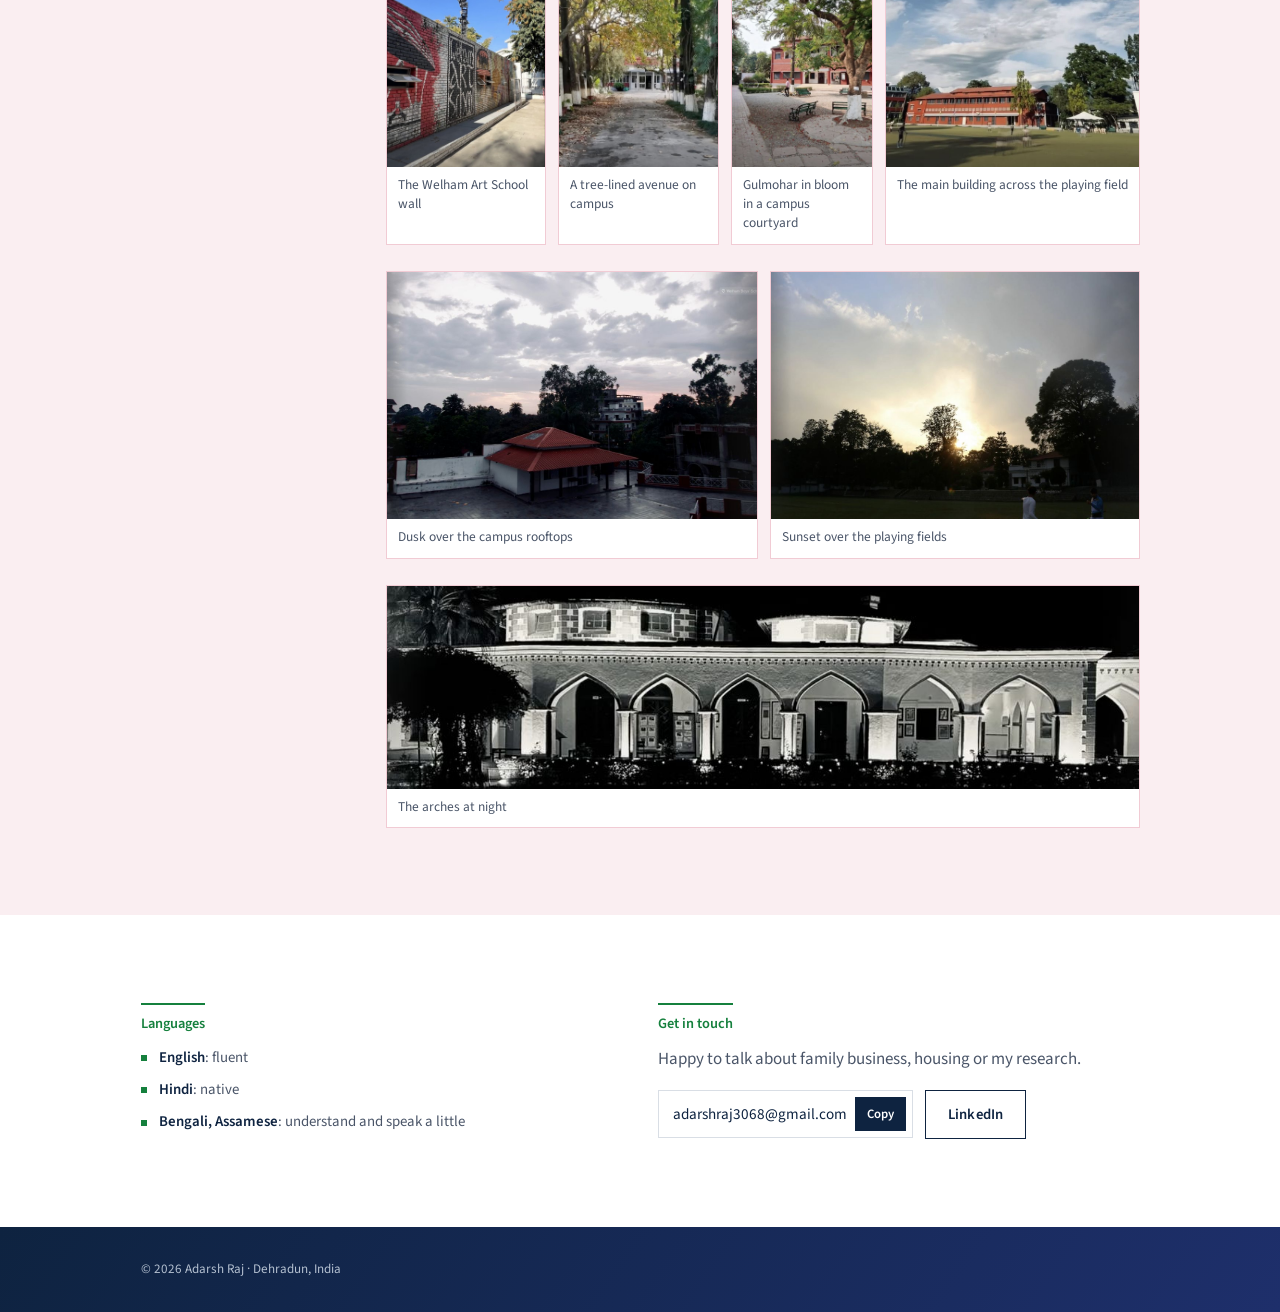
==== commit 2964b745: "Polish Home Within Reach summary" ====
--- a/index.html
+++ b/index.html
@@ -465,7 +465,7 @@
       <span class="pill blue">Social Impact Project</span>
       <h3>Home Within Reach</h3>
       <div class="sub">Bridging India's affordable housing gap</div>
-      <p style="color:var(--muted);margin:12px 0 0">An applied project on how PMAY-U 2.0 shapes access to housing for low- and middle-income families in Tier-II cities, and what mid-sized developers can realistically build for them.</p>
+      <p style="color:var(--muted);margin:12px 0 0">An applied project on how India's urban housing scheme determines which families can afford a home in Tier-II cities, and what mid-sized developers can realistically build for them.</p>
       <a class="btn" style="margin-top:18px" href="home-within-reach/">Open the project</a>
     </article>
   </div>
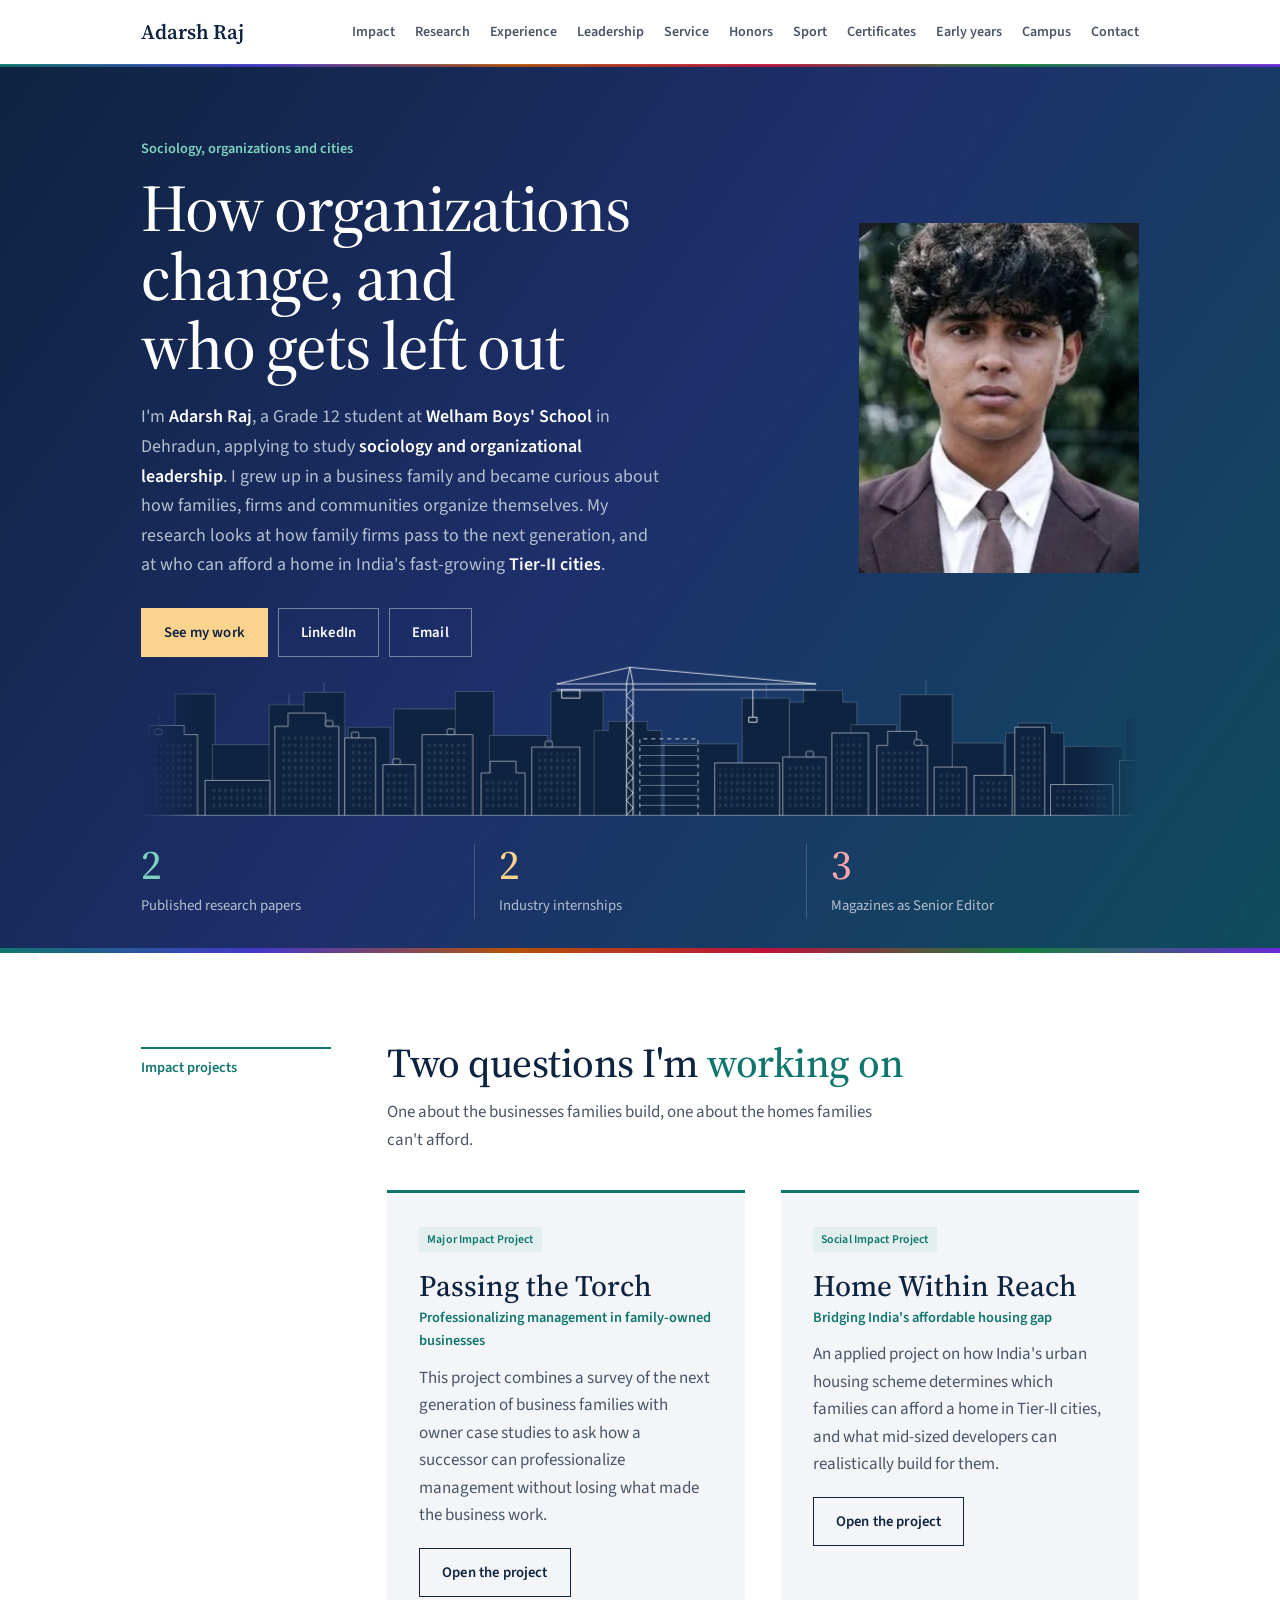
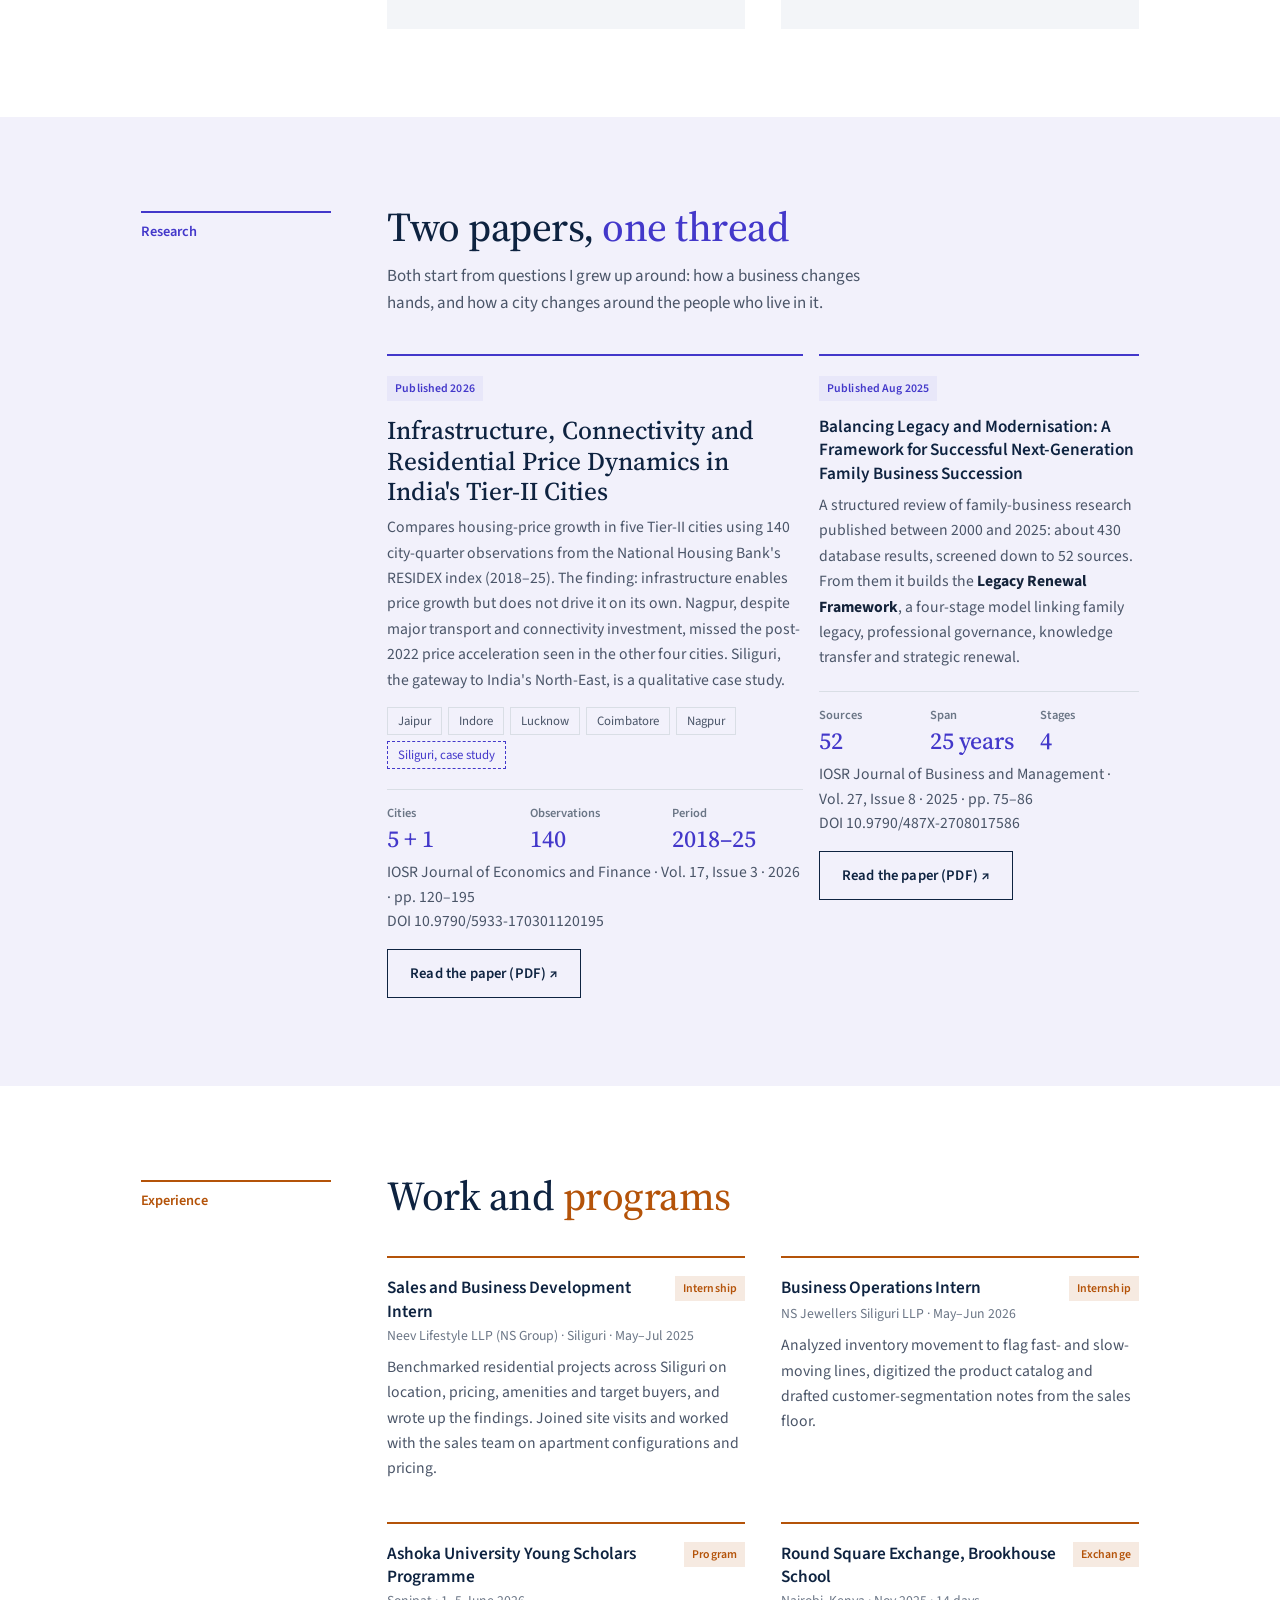
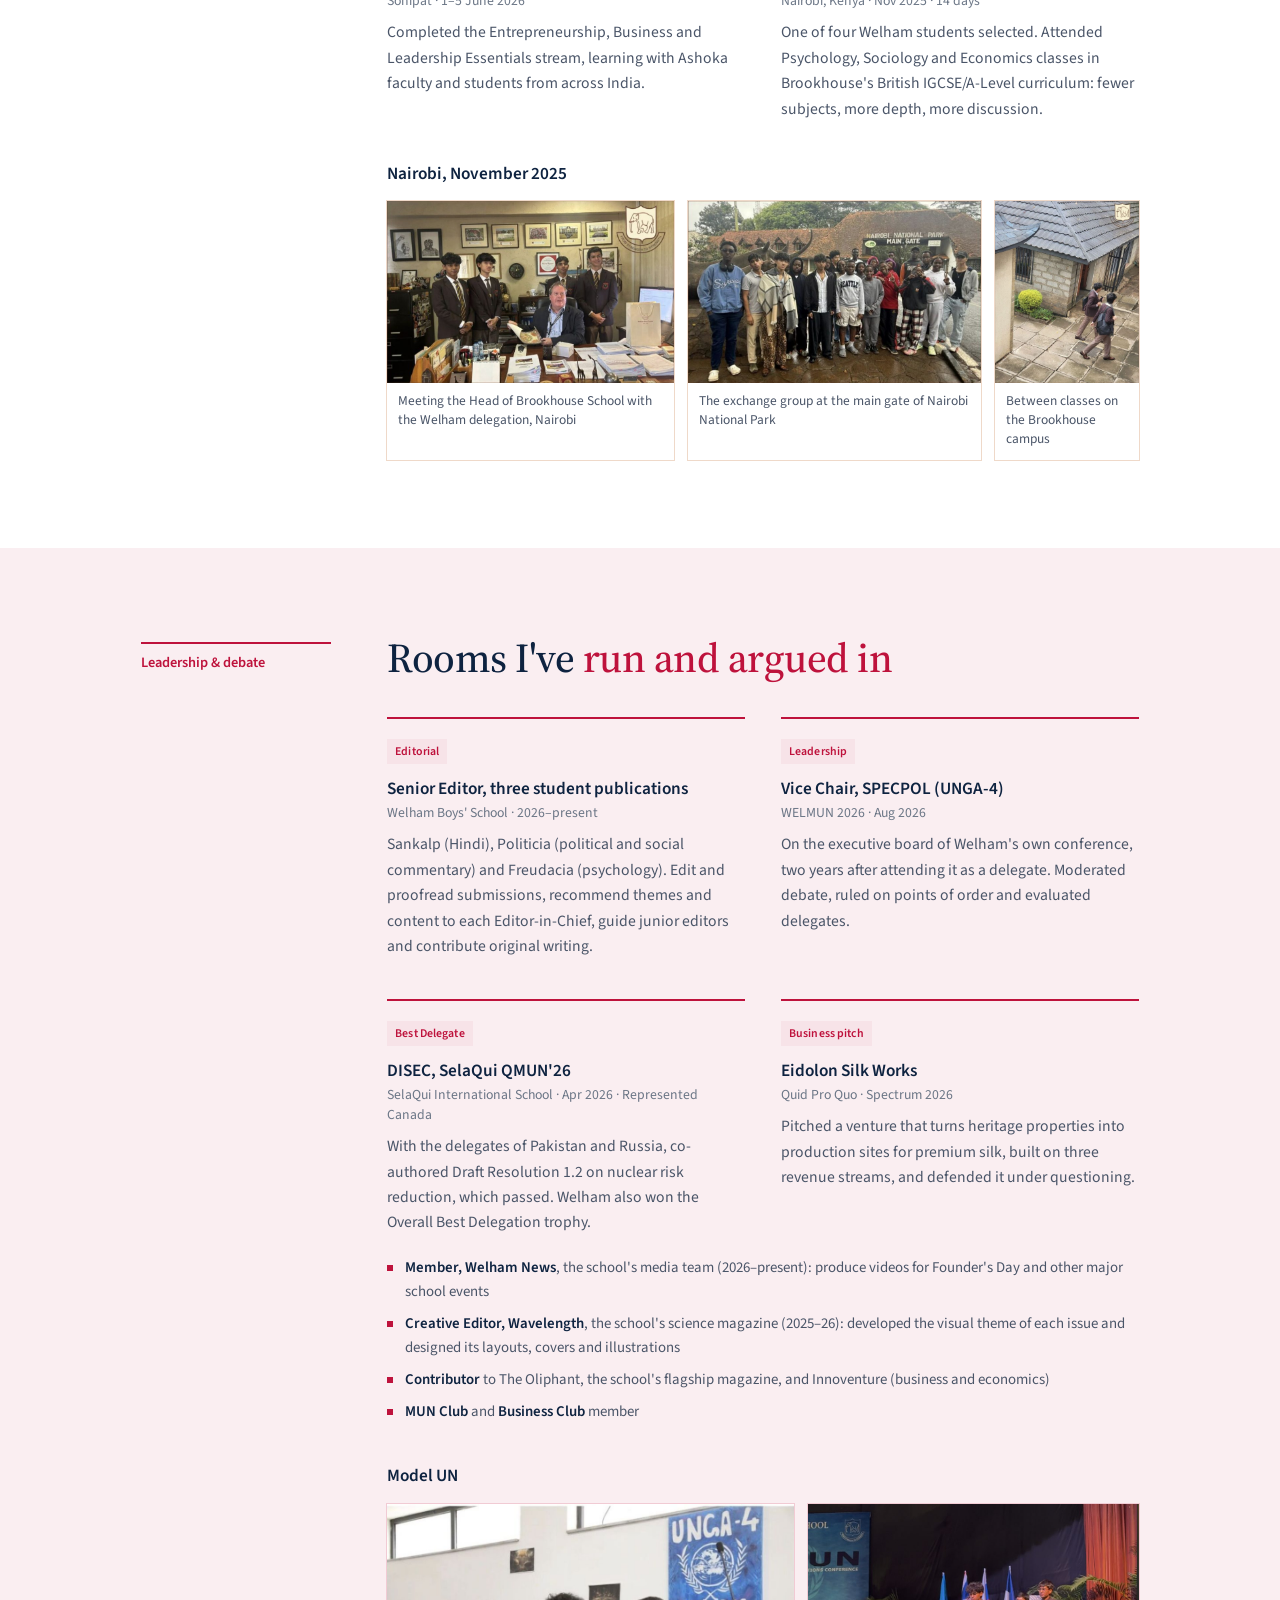
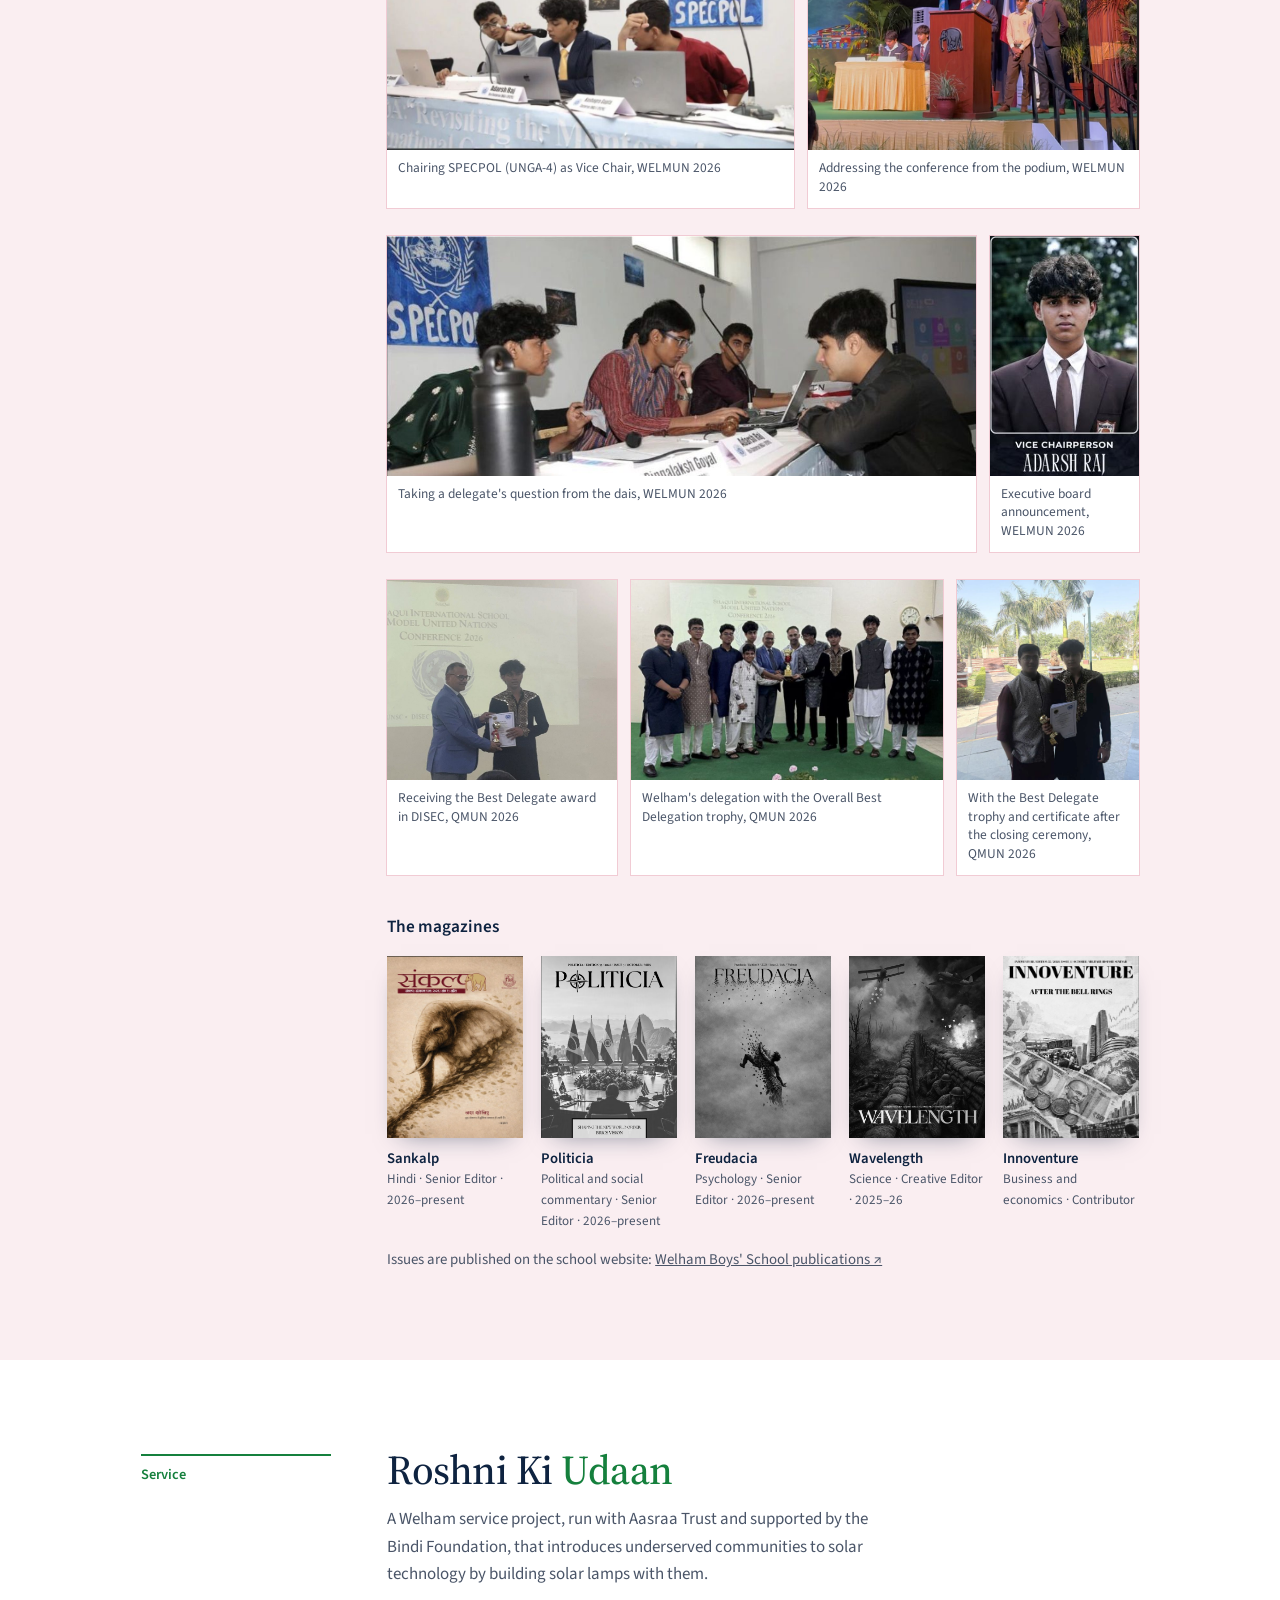
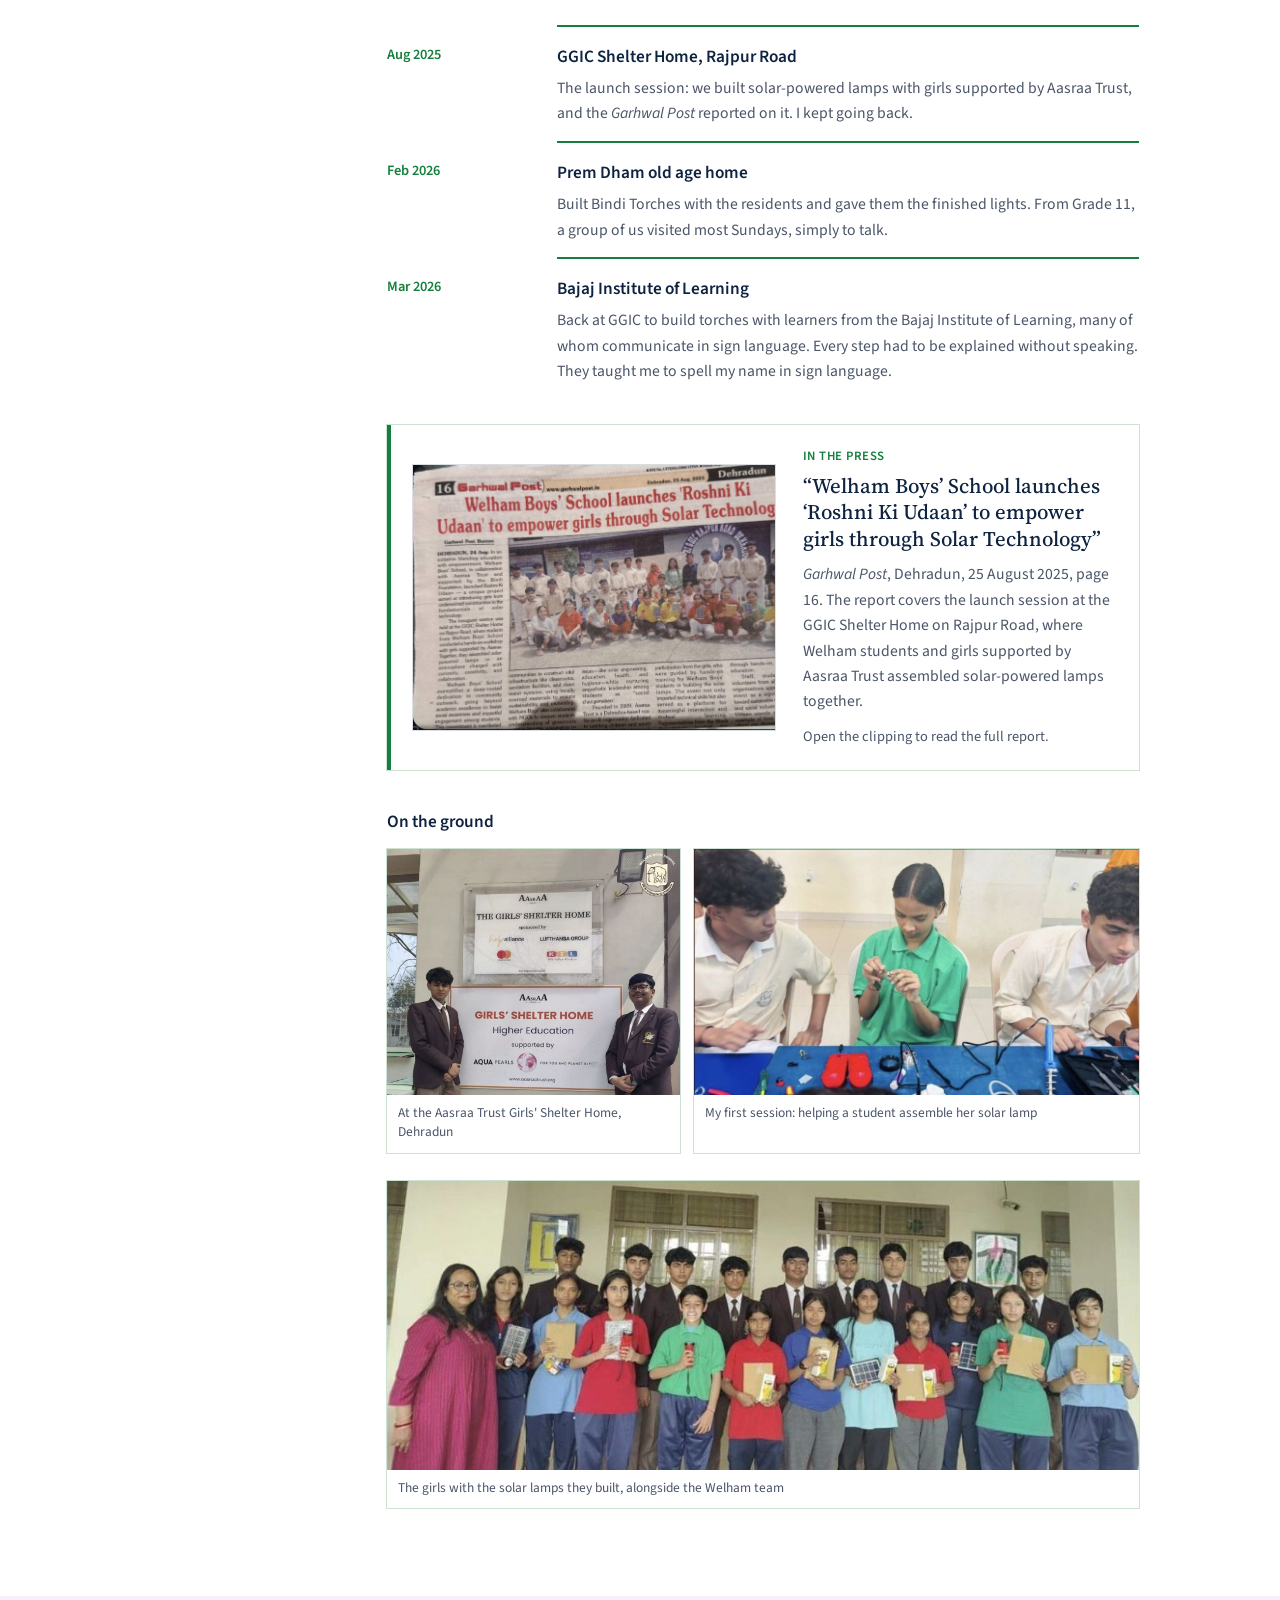
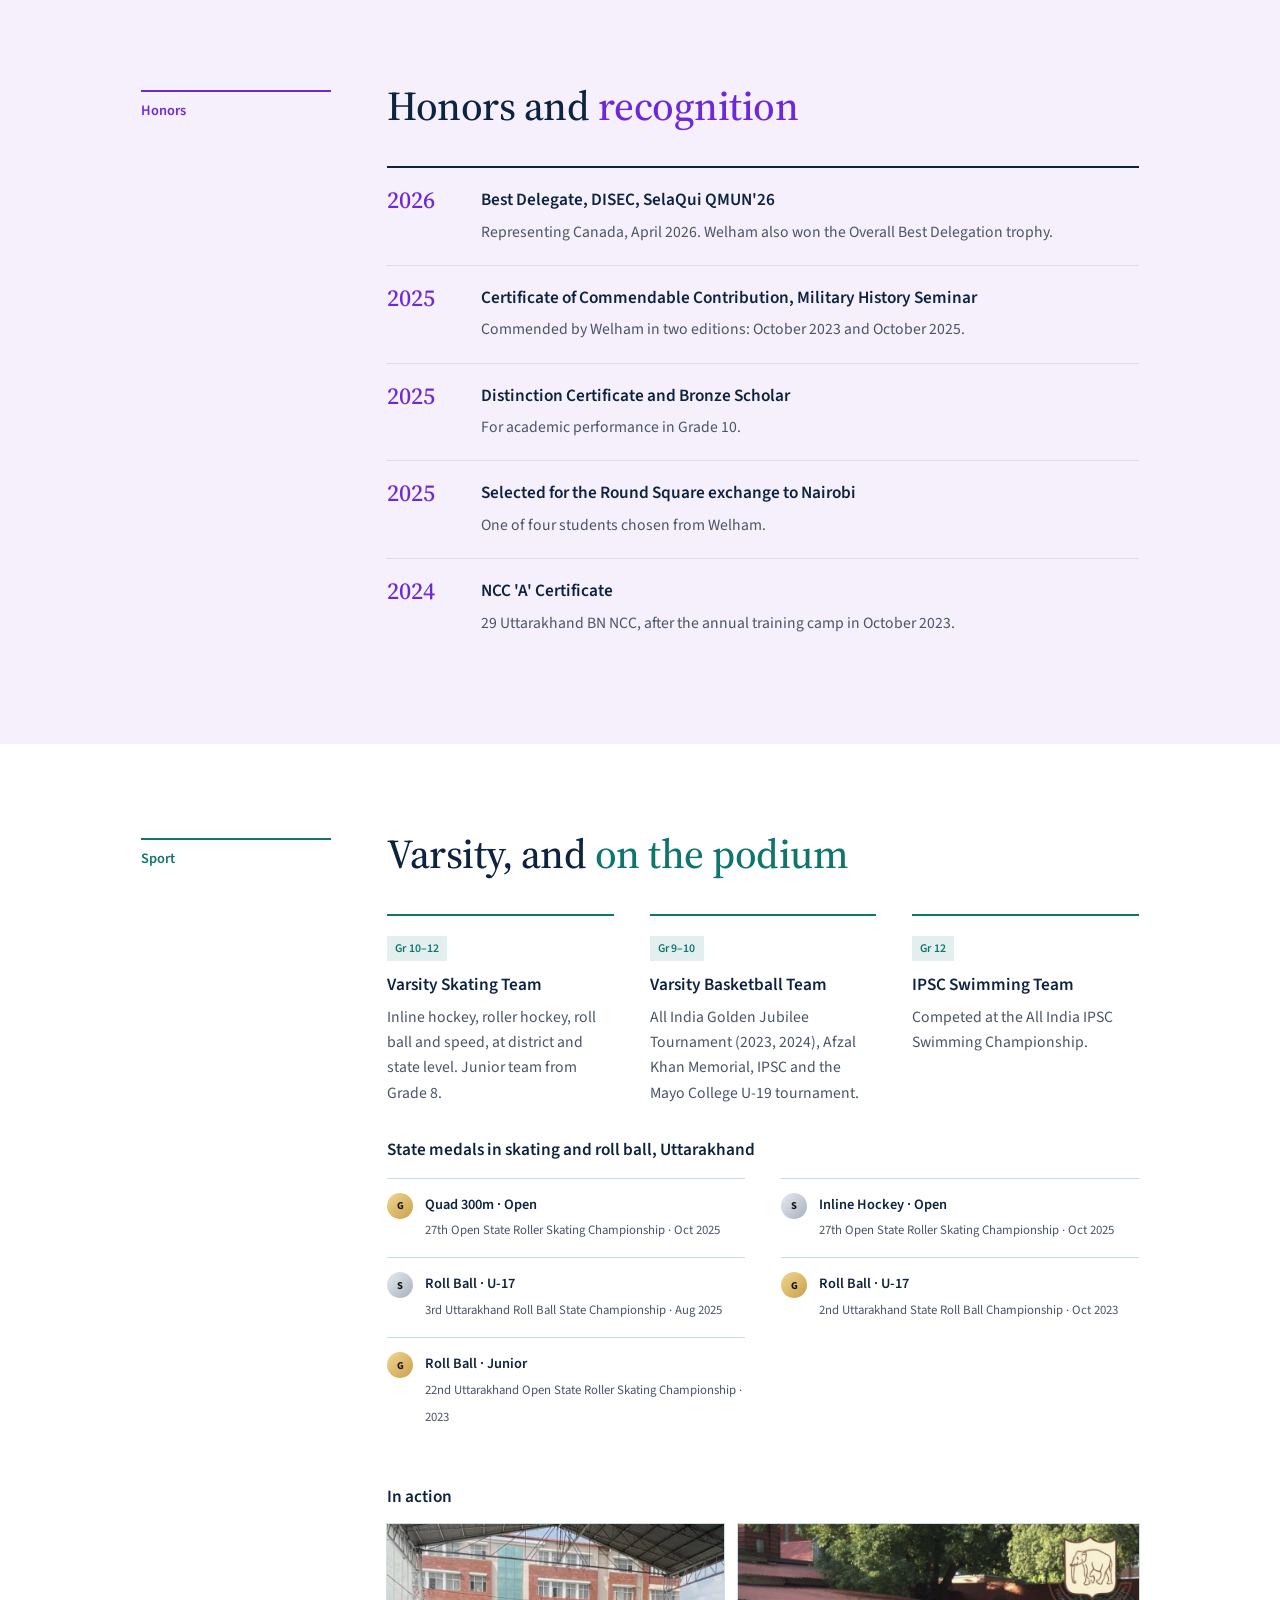
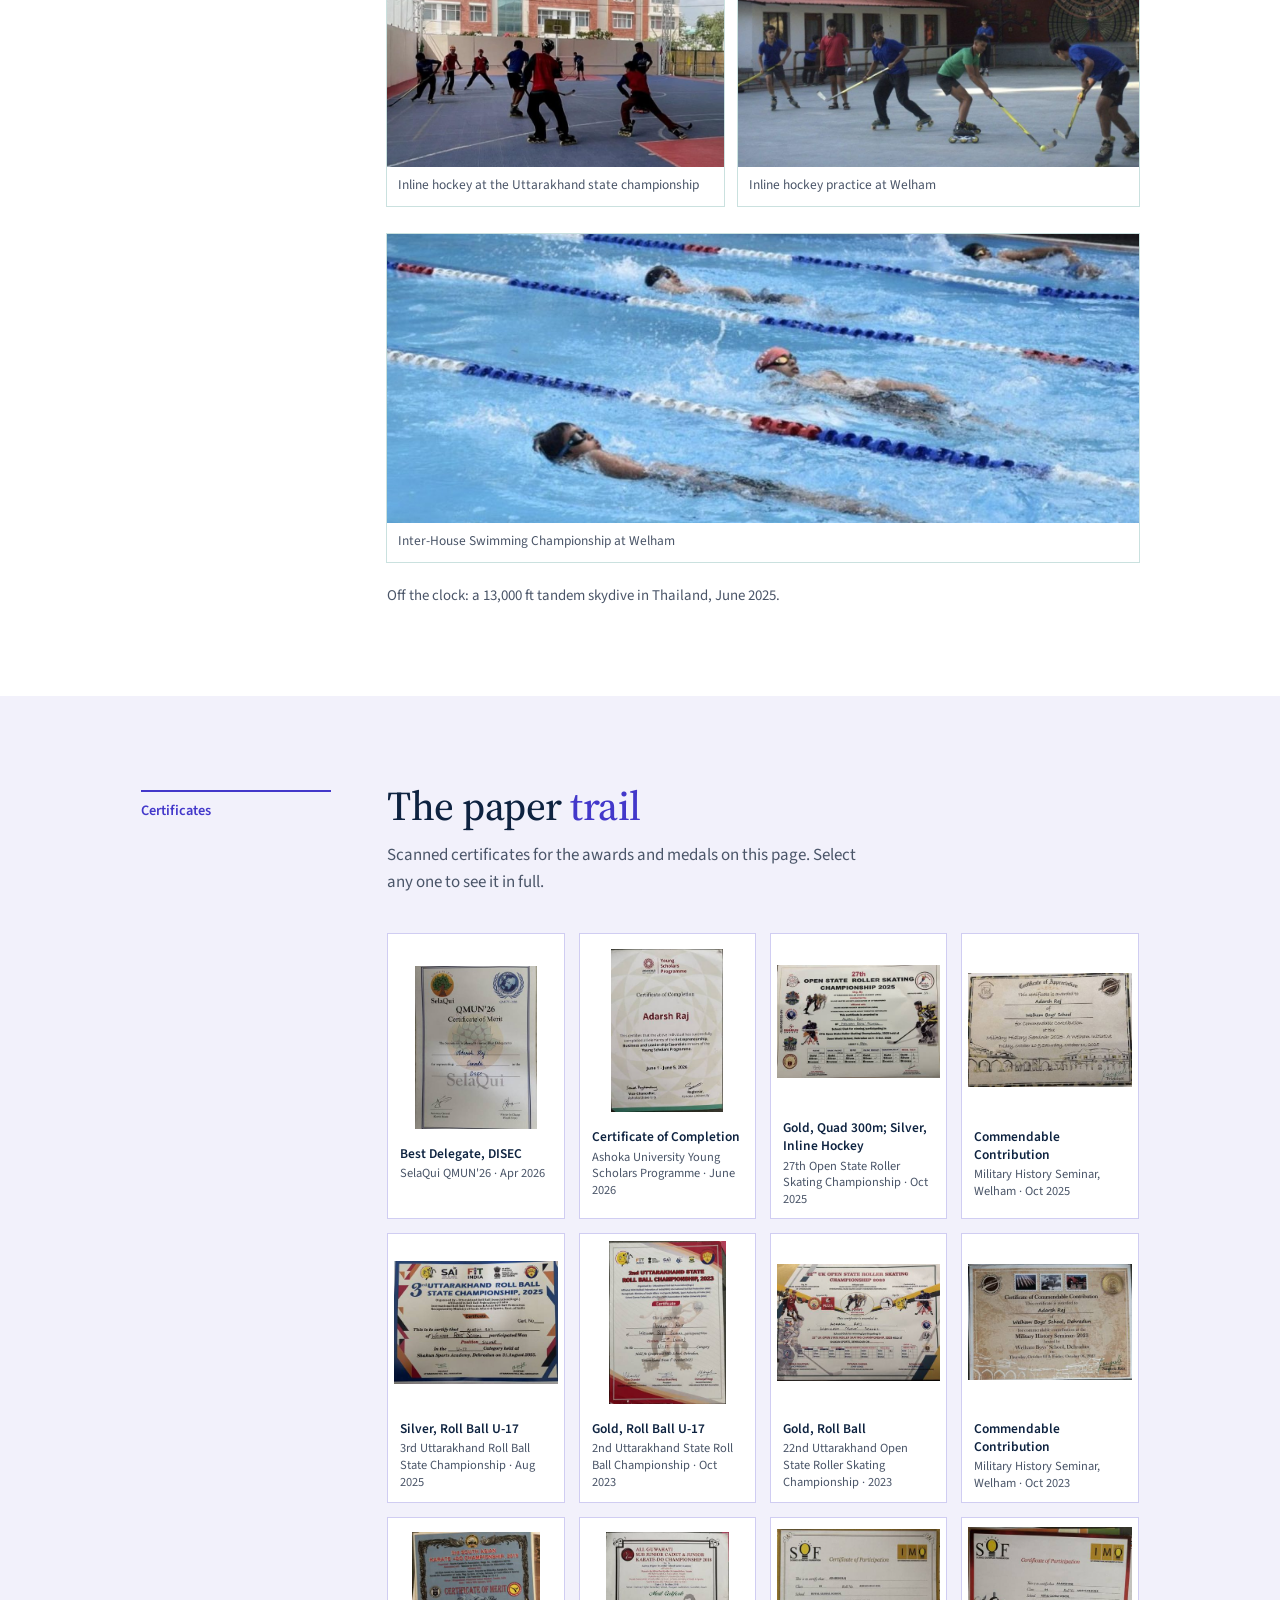
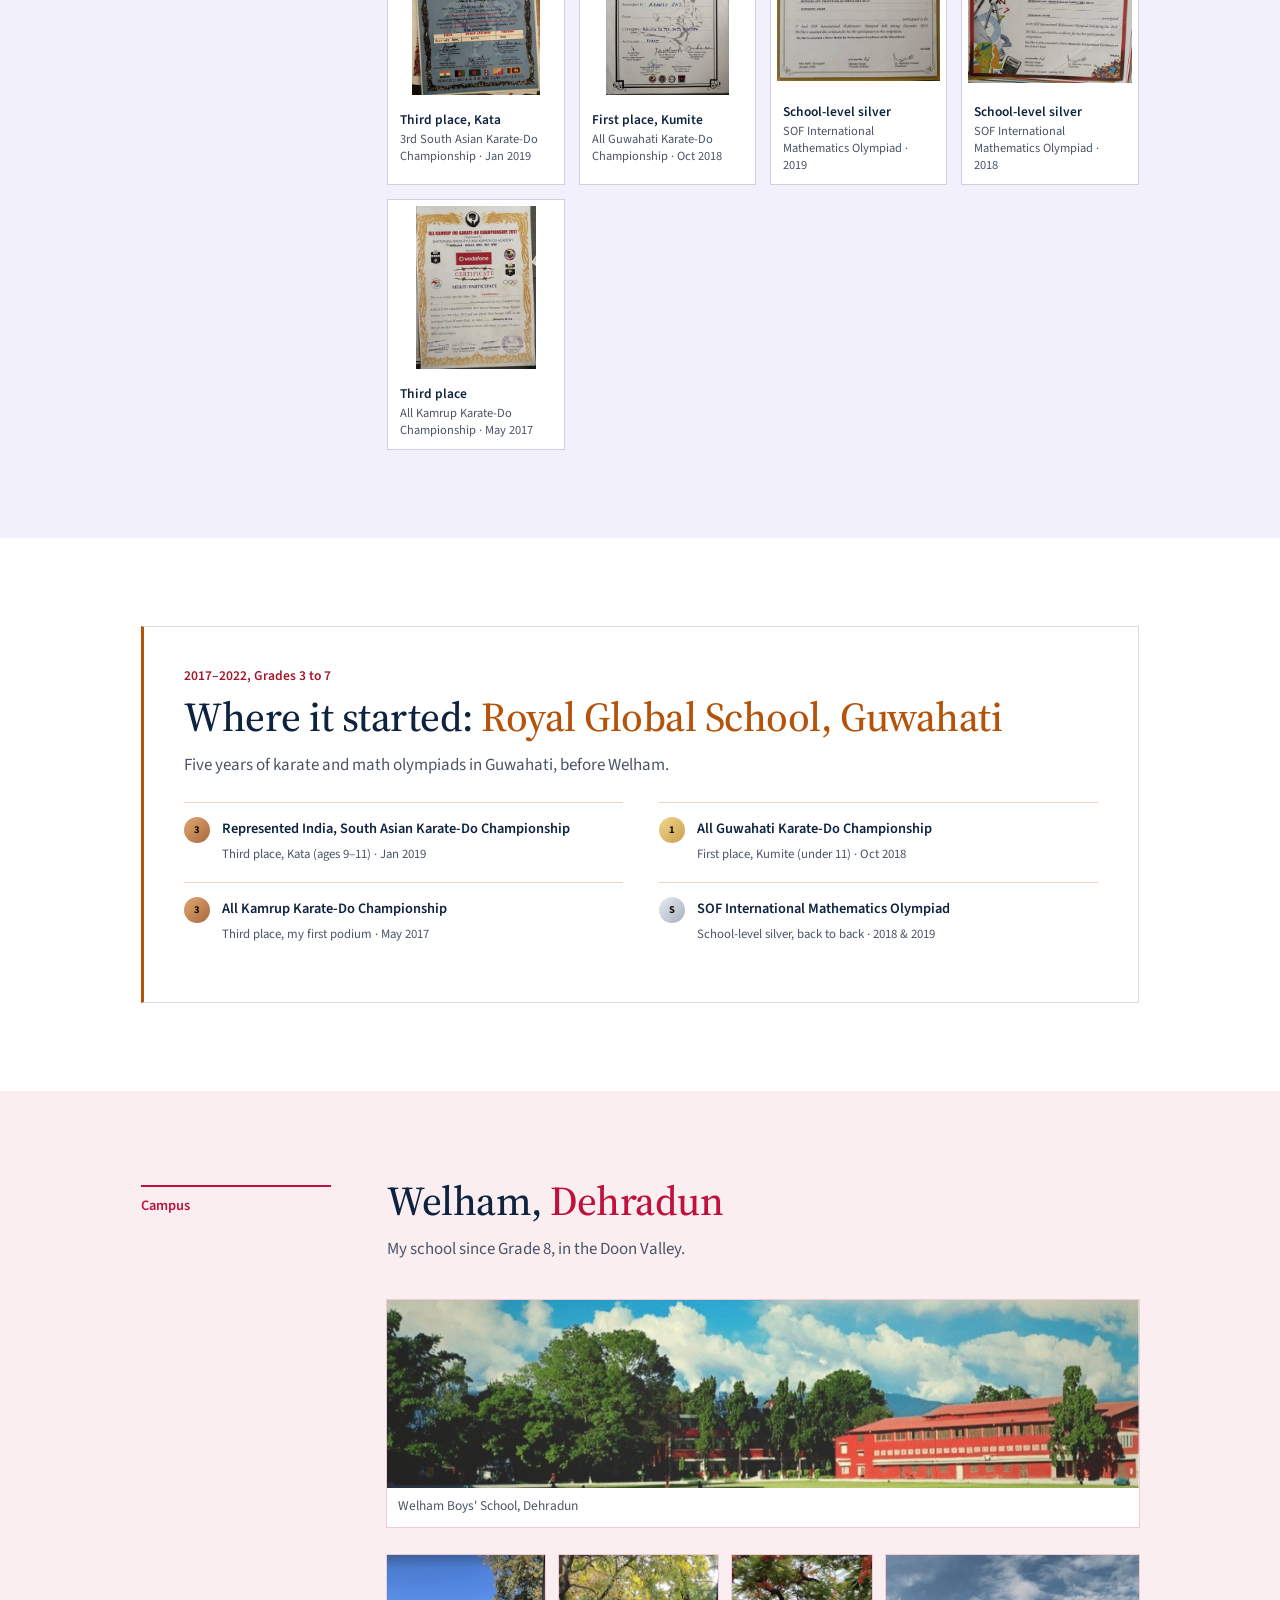
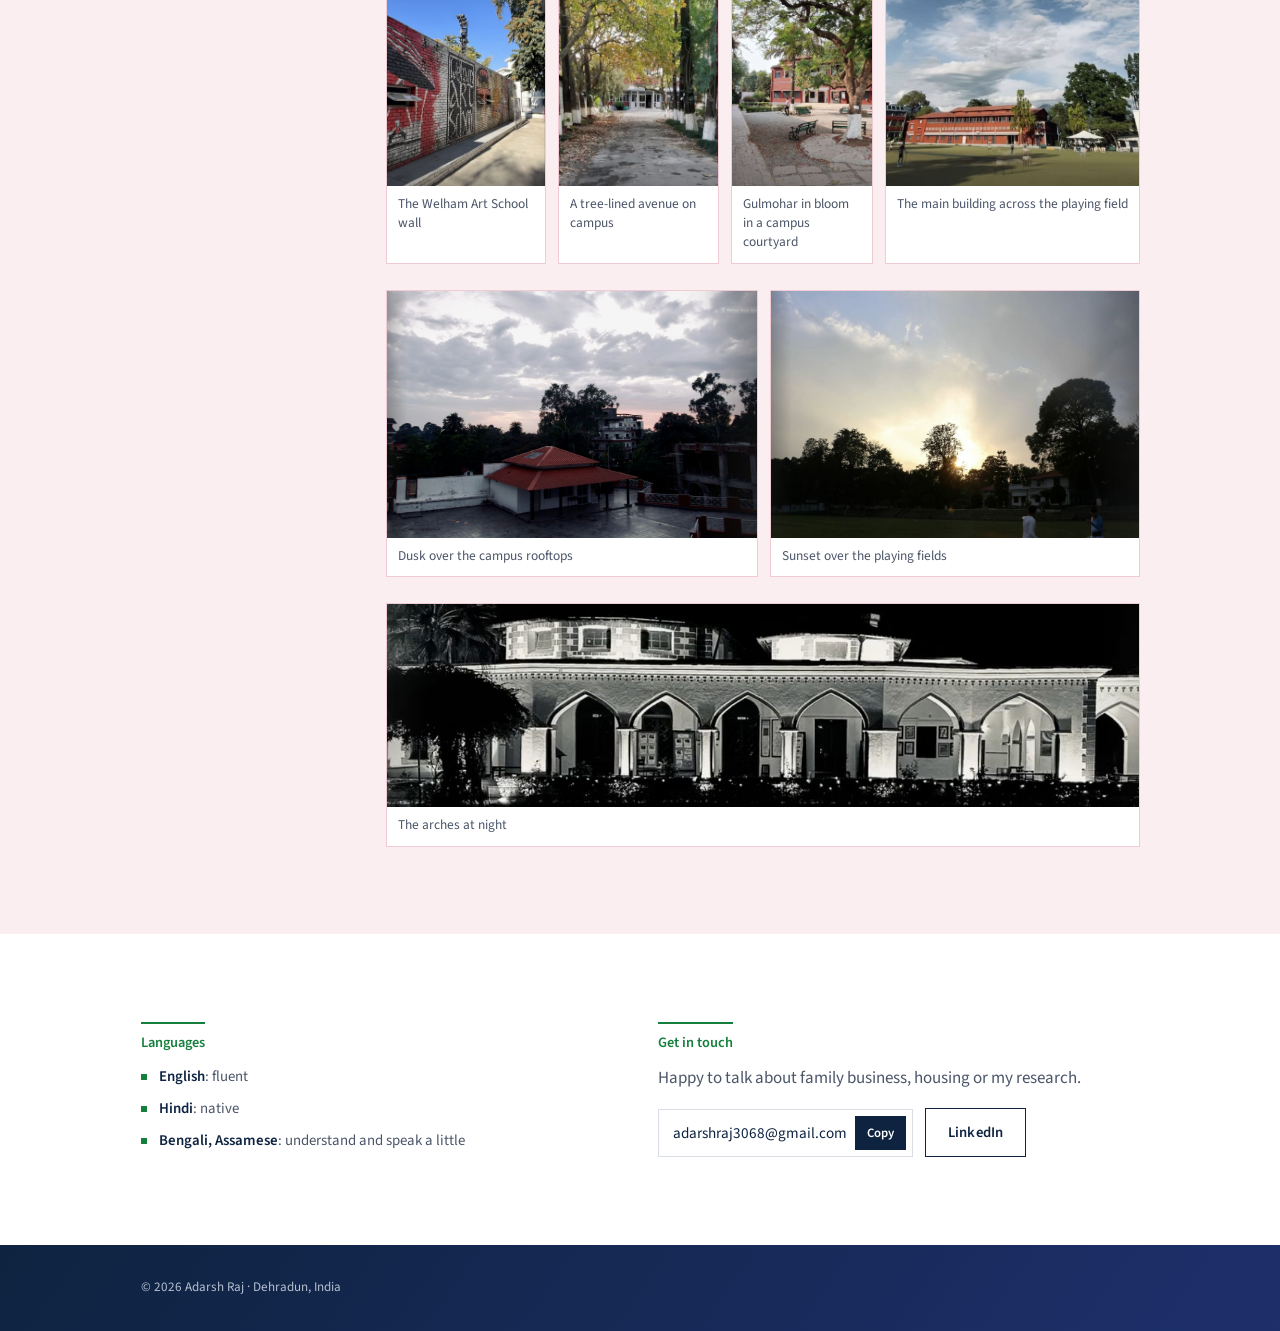
==== commit 14e655e8: "Rewrite photo captions in a professional style" ====
--- a/index.html
+++ b/index.html
@@ -522,9 +522,9 @@
   </div>
   <h3 class="photos-sub">Nairobi, November 2025</h3>
   <div class="photos">
-    <button type="button" style="--r:1.5753" data-full="img/own-brookhouse-office.jpg" data-cap="With the head of Brookhouse School in his office (far left)."><img src="img/own-brookhouse-office.jpg" alt="Four Welham students in school blazers standing behind the head of Brookhouse School at his desk" loading="lazy" decoding="async"><span>With the head of Brookhouse School in his office (far left)</span></button>
-    <button type="button" style="--r:1.6128" data-full="img/own-nairobi-park.jpg" data-cap="At the main gate of Nairobi National Park with the exchange group."><img src="img/own-nairobi-park.jpg" alt="The exchange group of Welham and Brookhouse students at the main gate of Nairobi National Park" loading="lazy" decoding="async"><span>At the main gate of Nairobi National Park with the exchange group</span></button>
-    <button type="button" style="--r:0.7922" data-full="img/own-brookhouse-walk.jpg" data-cap="Walking across the Brookhouse campus with a friend."><img src="img/own-brookhouse-walk.jpg" alt="Two Welham students in blazers walking along a paved path at Brookhouse School" loading="lazy" decoding="async"><span>Walking across the Brookhouse campus with a friend</span></button>
+    <button type="button" style="--r:1.5753" data-full="img/own-brookhouse-office.jpg" data-cap="Meeting the Head of Brookhouse School with the Welham delegation, Nairobi."><img src="img/own-brookhouse-office.jpg" alt="Four Welham students in school blazers standing behind the head of Brookhouse School at his desk" loading="lazy" decoding="async"><span>Meeting the Head of Brookhouse School with the Welham delegation, Nairobi</span></button>
+    <button type="button" style="--r:1.6128" data-full="img/own-nairobi-park.jpg" data-cap="The exchange group at the main gate of Nairobi National Park."><img src="img/own-nairobi-park.jpg" alt="The exchange group of Welham and Brookhouse students at the main gate of Nairobi National Park" loading="lazy" decoding="async"><span>The exchange group at the main gate of Nairobi National Park</span></button>
+    <button type="button" style="--r:0.7922" data-full="img/own-brookhouse-walk.jpg" data-cap="Between classes on the Brookhouse campus."><img src="img/own-brookhouse-walk.jpg" alt="Two Welham students in blazers walking along a paved path at Brookhouse School" loading="lazy" decoding="async"><span>Between classes on the Brookhouse campus</span></button>
   </div>
 </div></section>
 
@@ -565,15 +565,15 @@
   </ul>
   <h3 class="photos-sub">Model UN</h3>
   <div class="photos">
-    <button type="button" style="--r:1.6487" data-full="img/own-welmun-dais.jpg" data-cap="Moderating SPECPOL (UNGA-4) as Vice Chair at WELMUN 2026 (center)."><img src="img/own-welmun-dais.jpg" alt="Adarsh Raj speaking into a microphone at the center of the SPECPOL executive board at WELMUN 2026, behind his name placard" loading="lazy" decoding="async"><span>Moderating SPECPOL (UNGA-4) as Vice Chair at WELMUN 2026 (center)</span></button>
-    <button type="button" style="--r:1.3394" data-full="img/own-welmun-podium.jpg" data-cap="Speaking from the podium at WELMUN."><img src="img/own-welmun-podium.jpg" alt="Adarsh Raj speaking at a podium on the WELMUN stage, with flags and the conference banner behind him" loading="lazy" decoding="async"><span>Speaking from the podium at WELMUN</span></button>
+    <button type="button" style="--r:1.6487" data-full="img/own-welmun-dais.jpg" data-cap="Chairing SPECPOL (UNGA-4) as Vice Chair, WELMUN 2026."><img src="img/own-welmun-dais.jpg" alt="Adarsh Raj speaking into a microphone at the center of the SPECPOL executive board at WELMUN 2026, behind his name placard" loading="lazy" decoding="async"><span>Chairing SPECPOL (UNGA-4) as Vice Chair, WELMUN 2026</span></button>
+    <button type="button" style="--r:1.3394" data-full="img/own-welmun-podium.jpg" data-cap="Addressing the conference from the podium, WELMUN 2026."><img src="img/own-welmun-podium.jpg" alt="Adarsh Raj speaking at a podium on the WELMUN stage, with flags and the conference banner behind him" loading="lazy" decoding="async"><span>Addressing the conference from the podium, WELMUN 2026</span></button>
     <i class="br" aria-hidden="true"></i>
-    <button type="button" style="--r:2.4584" data-full="img/own-welmun-question.jpg" data-cap="Taking a delegate&#x27;s question at the dais, WELMUN 2026 (left, in green)."><img src="img/own-welmun-question.jpg" alt="A delegate leaning across the dais to ask the SPECPOL executive board a question at WELMUN 2026" loading="lazy" decoding="async"><span>Taking a delegate&#x27;s question at the dais, WELMUN 2026 (left, in green)</span></button>
-    <button type="button" style="--r:0.621" data-full="img/welmun-card.jpg" data-cap="From the WELMUN 2026 executive-board announcement."><img src="img/welmun-card.jpg" alt="Executive-board card from WELMUN 2026 showing Adarsh Raj as Vice Chairperson" loading="lazy" decoding="async"><span>From the WELMUN 2026 executive-board announcement</span></button>
+    <button type="button" style="--r:2.4584" data-full="img/own-welmun-question.jpg" data-cap="Taking a delegate&#x27;s question from the dais, WELMUN 2026."><img src="img/own-welmun-question.jpg" alt="A delegate leaning across the dais to ask the SPECPOL executive board a question at WELMUN 2026" loading="lazy" decoding="async"><span>Taking a delegate&#x27;s question from the dais, WELMUN 2026</span></button>
+    <button type="button" style="--r:0.621" data-full="img/welmun-card.jpg" data-cap="Executive board announcement, WELMUN 2026."><img src="img/welmun-card.jpg" alt="Executive-board card from WELMUN 2026 showing Adarsh Raj as Vice Chairperson" loading="lazy" decoding="async"><span>Executive board announcement, WELMUN 2026</span></button>
     <i class="br" aria-hidden="true"></i>
-    <button type="button" style="--r:1.1526" data-full="img/own-qmun-award.jpg" data-cap="Receiving the Best Delegate award for DISEC at QMUN&#x27;26, April 2026."><img src="img/own-qmun-award.jpg" alt="Adarsh Raj receiving a trophy and certificate on stage at the SelaQui International School Model United Nations Conference 2026" loading="lazy" decoding="async"><span>Receiving the Best Delegate award for DISEC at QMUN&#x27;26, April 2026</span></button>
-    <button type="button" style="--r:1.5598" data-full="img/own-qmun-delegation.jpg" data-cap="Welham&#x27;s delegation with the Overall Best Delegation trophy at QMUN&#x27;26 (in black and gold)."><img src="img/own-qmun-delegation.jpg" alt="Welham&#x27;s QMUN delegation on stage with the Overall Best Delegation trophy" loading="lazy" decoding="async"><span>Welham&#x27;s delegation with the Overall Best Delegation trophy at QMUN&#x27;26 (in black and gold)</span></button>
-    <button type="button" style="--r:0.9091" data-full="img/own-qmun-outside.jpg" data-cap="After the awards at QMUN&#x27;26, with my trophy and certificate (right)."><img src="img/own-qmun-outside.jpg" alt="Adarsh Raj holding his trophy and certificate beside a Welham teammate on the SelaQui campus" loading="lazy" decoding="async"><span>After the awards at QMUN&#x27;26, with my trophy and certificate (right)</span></button>
+    <button type="button" style="--r:1.1526" data-full="img/own-qmun-award.jpg" data-cap="Receiving the Best Delegate award in DISEC, QMUN 2026."><img src="img/own-qmun-award.jpg" alt="Adarsh Raj receiving a trophy and certificate on stage at the SelaQui International School Model United Nations Conference 2026" loading="lazy" decoding="async"><span>Receiving the Best Delegate award in DISEC, QMUN 2026</span></button>
+    <button type="button" style="--r:1.5598" data-full="img/own-qmun-delegation.jpg" data-cap="Welham&#x27;s delegation with the Overall Best Delegation trophy, QMUN 2026."><img src="img/own-qmun-delegation.jpg" alt="Welham&#x27;s QMUN delegation on stage with the Overall Best Delegation trophy" loading="lazy" decoding="async"><span>Welham&#x27;s delegation with the Overall Best Delegation trophy, QMUN 2026</span></button>
+    <button type="button" style="--r:0.9091" data-full="img/own-qmun-outside.jpg" data-cap="With the Best Delegate trophy and certificate after the closing ceremony, QMUN 2026."><img src="img/own-qmun-outside.jpg" alt="Adarsh Raj holding his trophy and certificate beside a Welham teammate on the SelaQui campus" loading="lazy" decoding="async"><span>With the Best Delegate trophy and certificate after the closing ceremony, QMUN 2026</span></button>
   </div>
 
   <h3 style="margin-top:40px">The magazines</h3>
@@ -606,10 +606,10 @@
   </div>
   <h3 class="photos-sub">On the ground</h3>
   <div class="photos">
-    <button type="button" style="--r:1.1933" data-full="img/own-aasraa.jpg" data-cap="At the Aasraa Trust Girls&#x27; Shelter Home (left)."><img src="img/own-aasraa.jpg" alt="Adarsh Raj and a fellow Welham volunteer standing beside the Aasraa Trust Girls&#x27; Shelter Home signs" loading="lazy" decoding="async"><span>At the Aasraa Trust Girls&#x27; Shelter Home (left)</span></button>
-    <button type="button" style="--r:1.8092" data-full="img/own-roshni-first.jpg" data-cap="My first session: working alongside a girl as she assembles her solar lamp (left)."><img src="img/own-roshni-first.jpg" alt="Adarsh Raj watching a girl assemble a small solar lamp at a table of tools and parts" loading="lazy" decoding="async"><span>My first session: working alongside a girl as she assembles her solar lamp (left)</span></button>
+    <button type="button" style="--r:1.1933" data-full="img/own-aasraa.jpg" data-cap="At the Aasraa Trust Girls&#x27; Shelter Home, Dehradun."><img src="img/own-aasraa.jpg" alt="Adarsh Raj and a fellow Welham volunteer standing beside the Aasraa Trust Girls&#x27; Shelter Home signs" loading="lazy" decoding="async"><span>At the Aasraa Trust Girls&#x27; Shelter Home, Dehradun</span></button>
+    <button type="button" style="--r:1.8092" data-full="img/own-roshni-first.jpg" data-cap="My first session: helping a student assemble her solar lamp."><img src="img/own-roshni-first.jpg" alt="Adarsh Raj watching a girl assemble a small solar lamp at a table of tools and parts" loading="lazy" decoding="async"><span>My first session: helping a student assemble her solar lamp</span></button>
     <i class="br" aria-hidden="true"></i>
-    <button type="button" style="--r:2.6022" data-full="img/own-roshni-group.jpg" data-cap="The girls with the solar lamps they built, and our Welham team behind them."><img src="img/own-roshni-group.jpg" alt="Girls holding the solar lamps they built, with Welham students standing behind them" loading="lazy" decoding="async"><span>The girls with the solar lamps they built, and our Welham team behind them</span></button>
+    <button type="button" style="--r:2.6022" data-full="img/own-roshni-group.jpg" data-cap="The girls with the solar lamps they built, alongside the Welham team."><img src="img/own-roshni-group.jpg" alt="Girls holding the solar lamps they built, with Welham students standing behind them" loading="lazy" decoding="async"><span>The girls with the solar lamps they built, alongside the Welham team</span></button>
   </div>
 </div></section>
 
@@ -643,10 +643,10 @@
   </div>
   <h3 class="photos-sub">In action</h3>
   <div class="photos">
-    <button type="button" style="--r:1.3883" data-full="img/own-skating-states.jpg" data-cap="Inline hockey at the state championship (blue team)."><img src="img/own-skating-states.jpg" alt="Inline hockey players in blue and red shirts competing on a covered court" loading="lazy" decoding="async"><span>Inline hockey at the state championship (blue team)</span></button>
-    <button type="button" style="--r:1.6509" data-full="img/own-skating-practice.jpg" data-cap="Inline hockey at Welham (blue)."><img src="img/own-skating-practice.jpg" alt="Welham skaters playing inline hockey on an outdoor rink beside red-roofed school buildings" loading="lazy" decoding="async"><span>Inline hockey at Welham (blue)</span></button>
+    <button type="button" style="--r:1.3883" data-full="img/own-skating-states.jpg" data-cap="Inline hockey at the Uttarakhand state championship."><img src="img/own-skating-states.jpg" alt="Inline hockey players in blue and red shirts competing on a covered court" loading="lazy" decoding="async"><span>Inline hockey at the Uttarakhand state championship</span></button>
+    <button type="button" style="--r:1.6509" data-full="img/own-skating-practice.jpg" data-cap="Inline hockey practice at Welham."><img src="img/own-skating-practice.jpg" alt="Welham skaters playing inline hockey on an outdoor rink beside red-roofed school buildings" loading="lazy" decoding="async"><span>Inline hockey practice at Welham</span></button>
     <i class="br" aria-hidden="true"></i>
-    <button type="button" style="--r:2.5943" data-full="img/own-swim.jpg" data-cap="Inter-House Swimming at Welham (red cap)."><img src="img/own-swim.jpg" alt="Swimmers racing backstroke in a pool, one in a red cap" loading="lazy" decoding="async"><span>Inter-House Swimming at Welham (red cap)</span></button>
+    <button type="button" style="--r:2.5943" data-full="img/own-swim.jpg" data-cap="Inter-House Swimming Championship at Welham."><img src="img/own-swim.jpg" alt="Swimmers racing backstroke in a pool, one in a red cap" loading="lazy" decoding="async"><span>Inter-House Swimming Championship at Welham</span></button>
   </div>
   <p style="color:var(--muted);margin:22px 0 0;font-size:.93rem">Off the clock: a 13,000 ft tandem skydive in Thailand, June 2025.</p>
 </div></section>
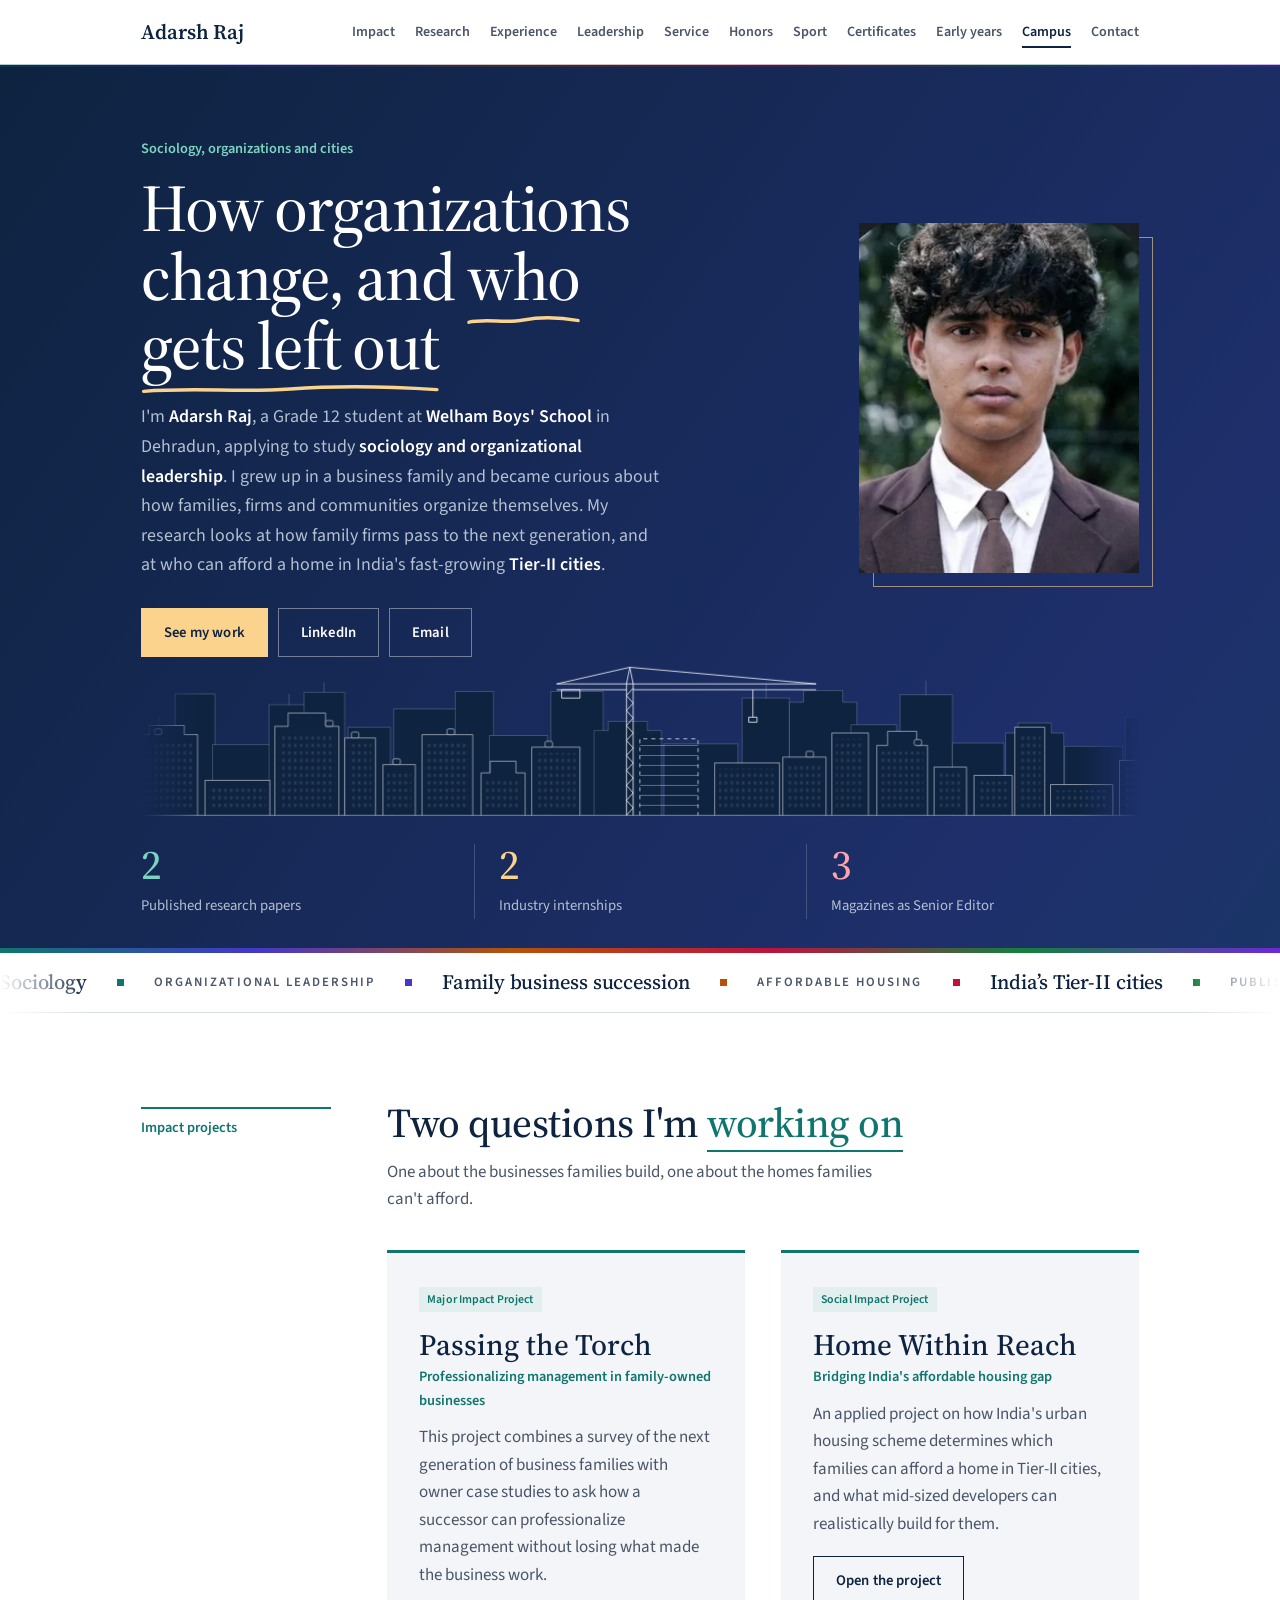
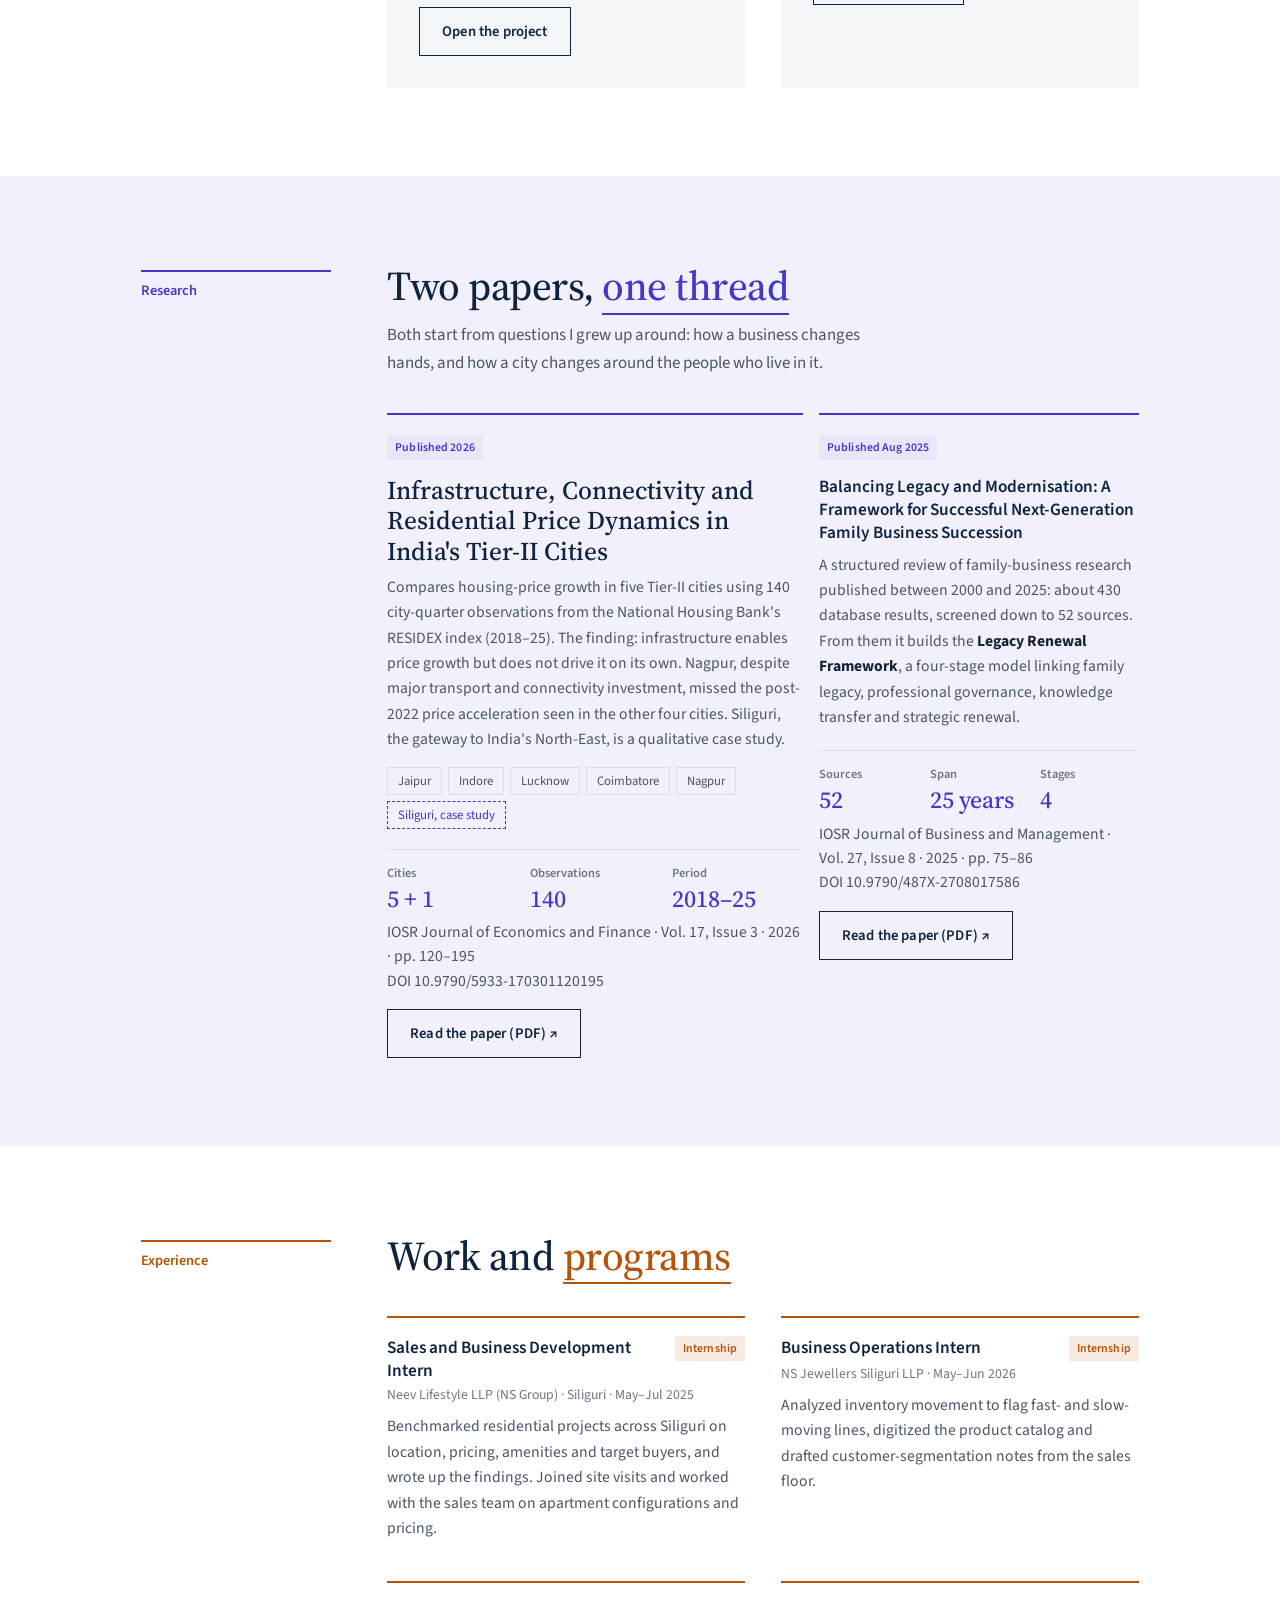
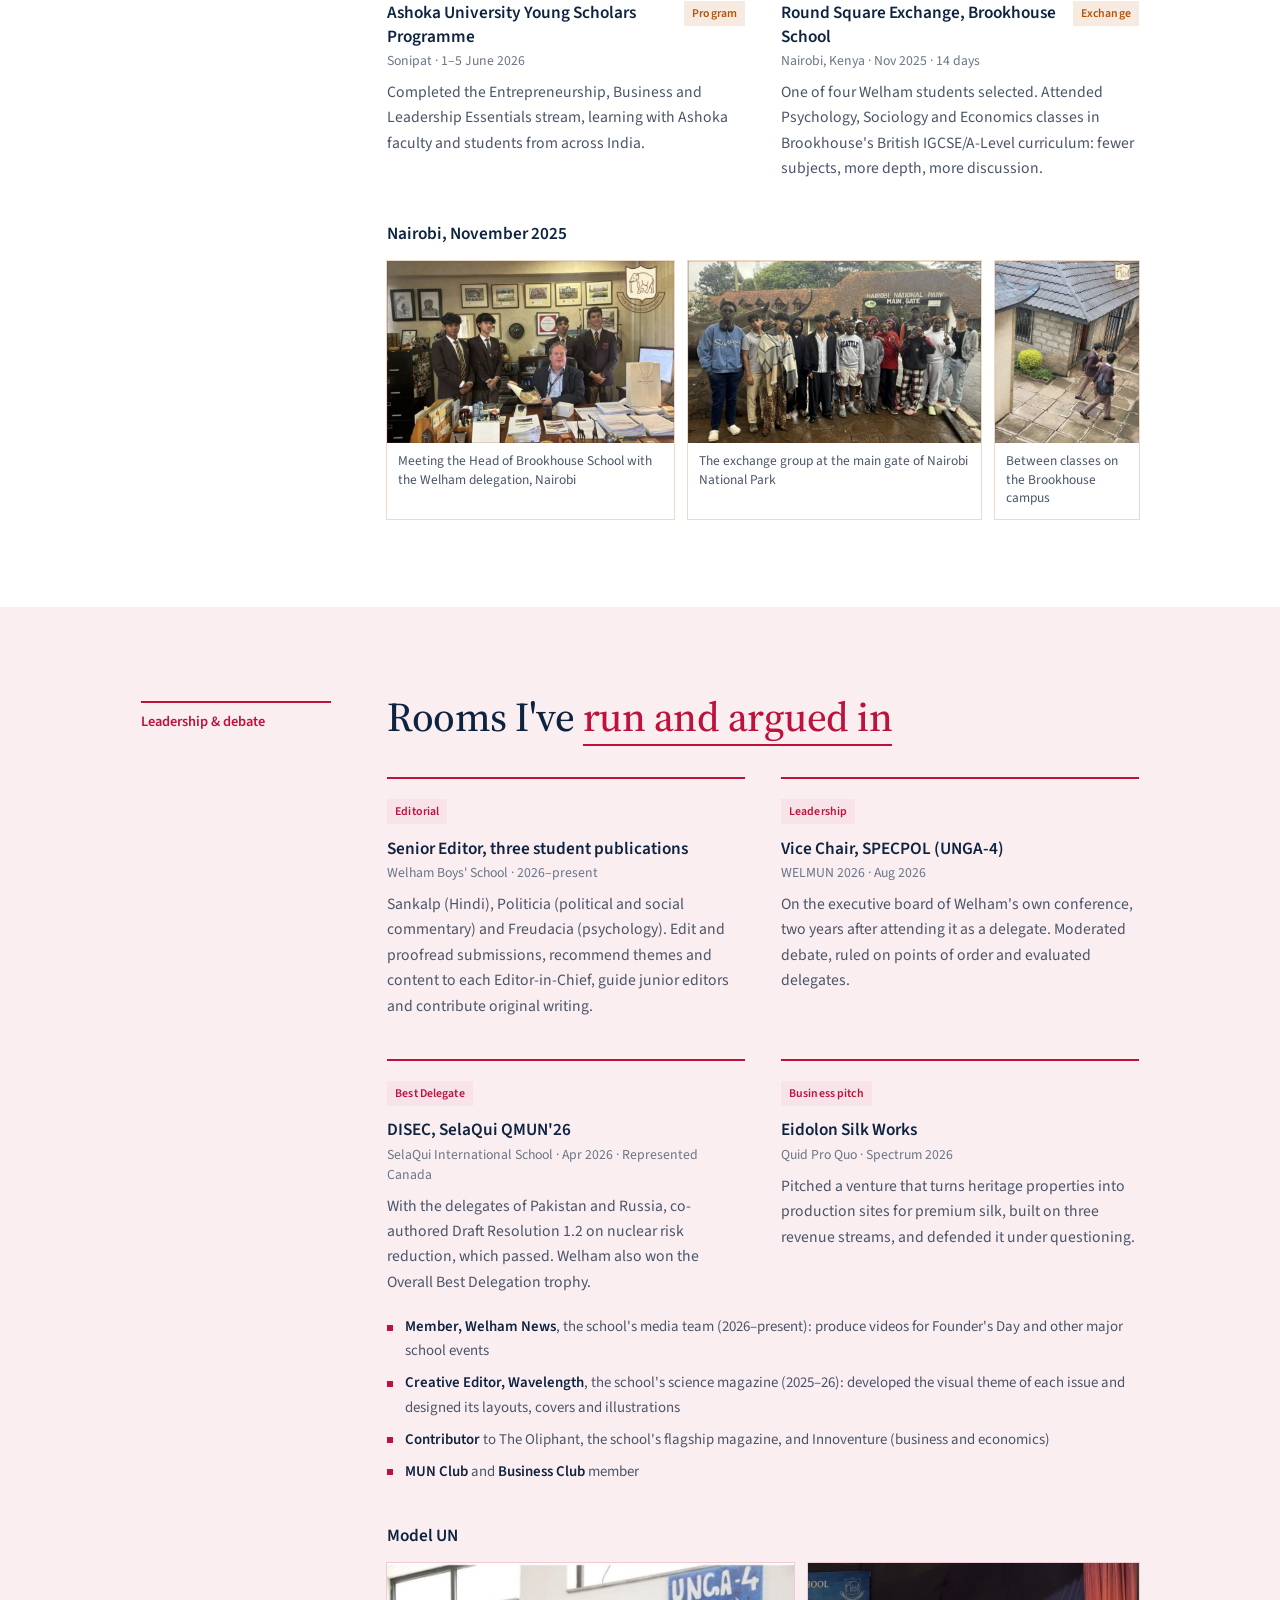
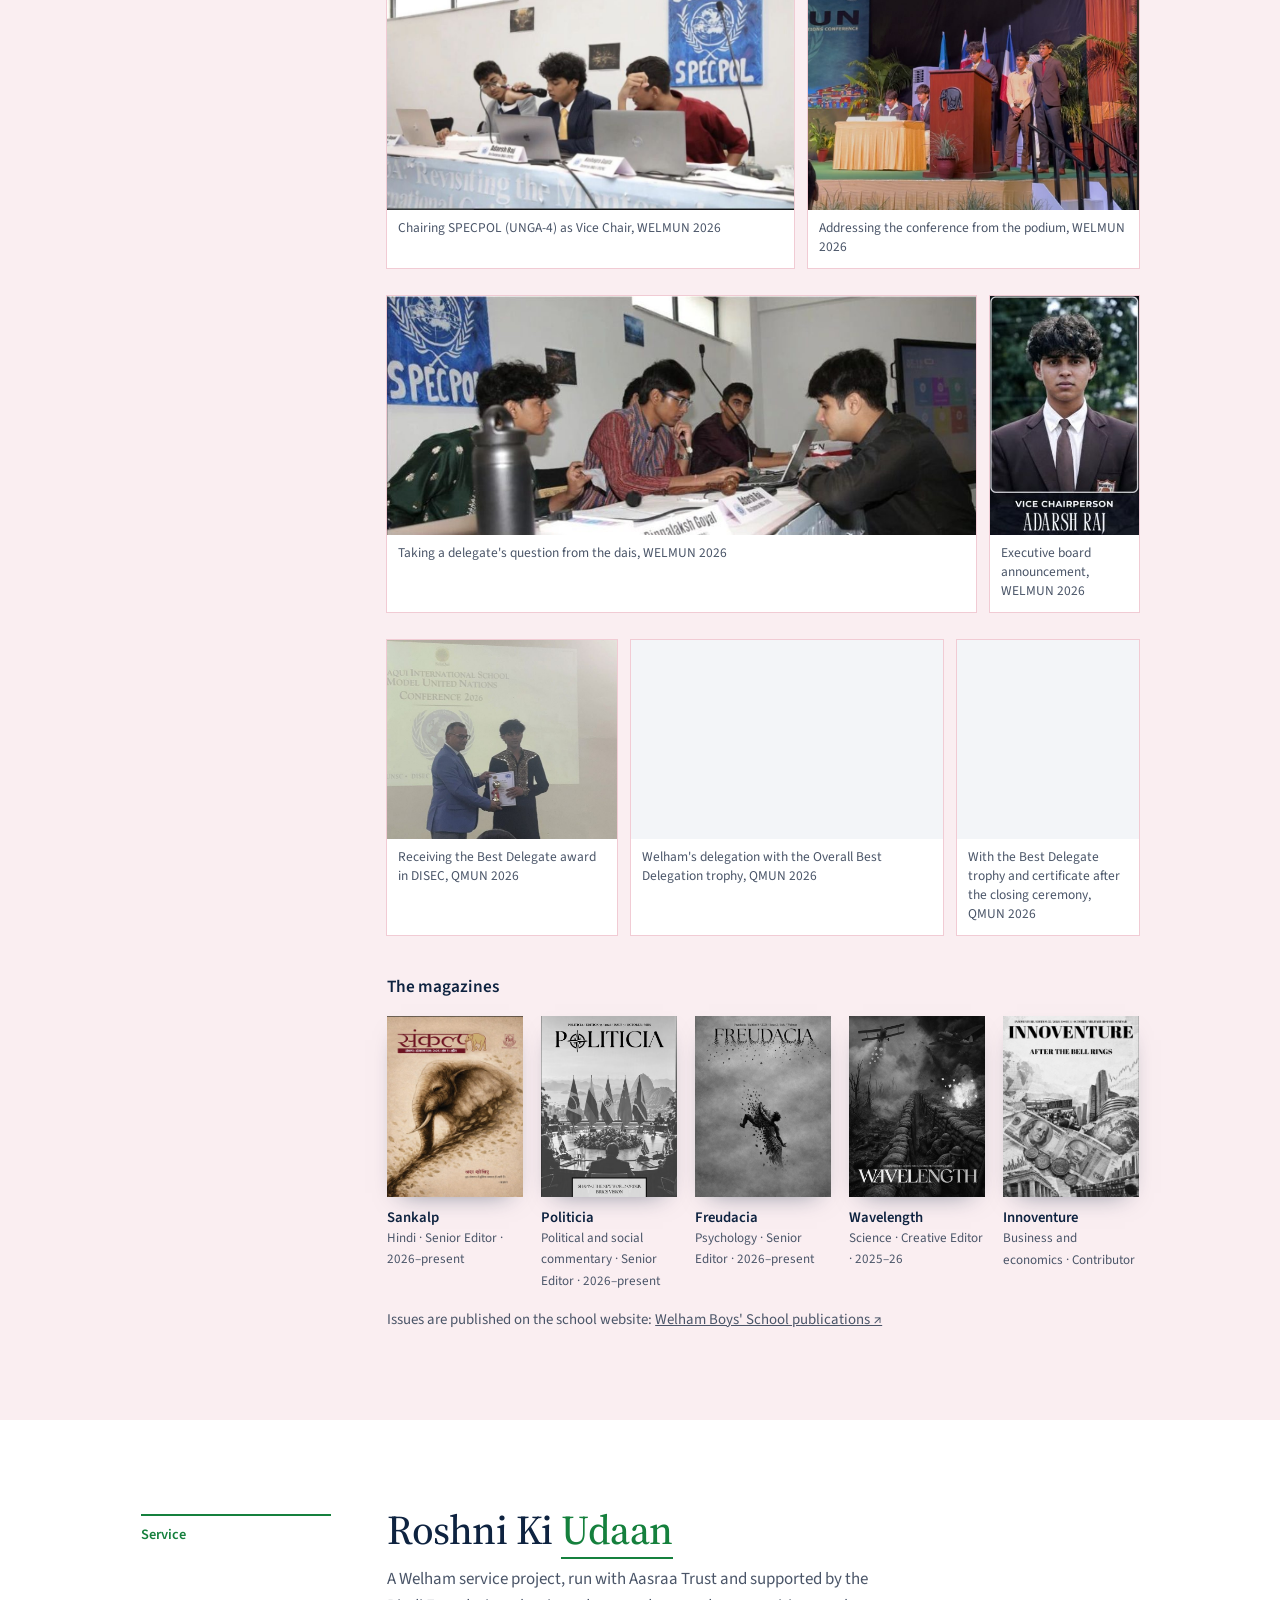
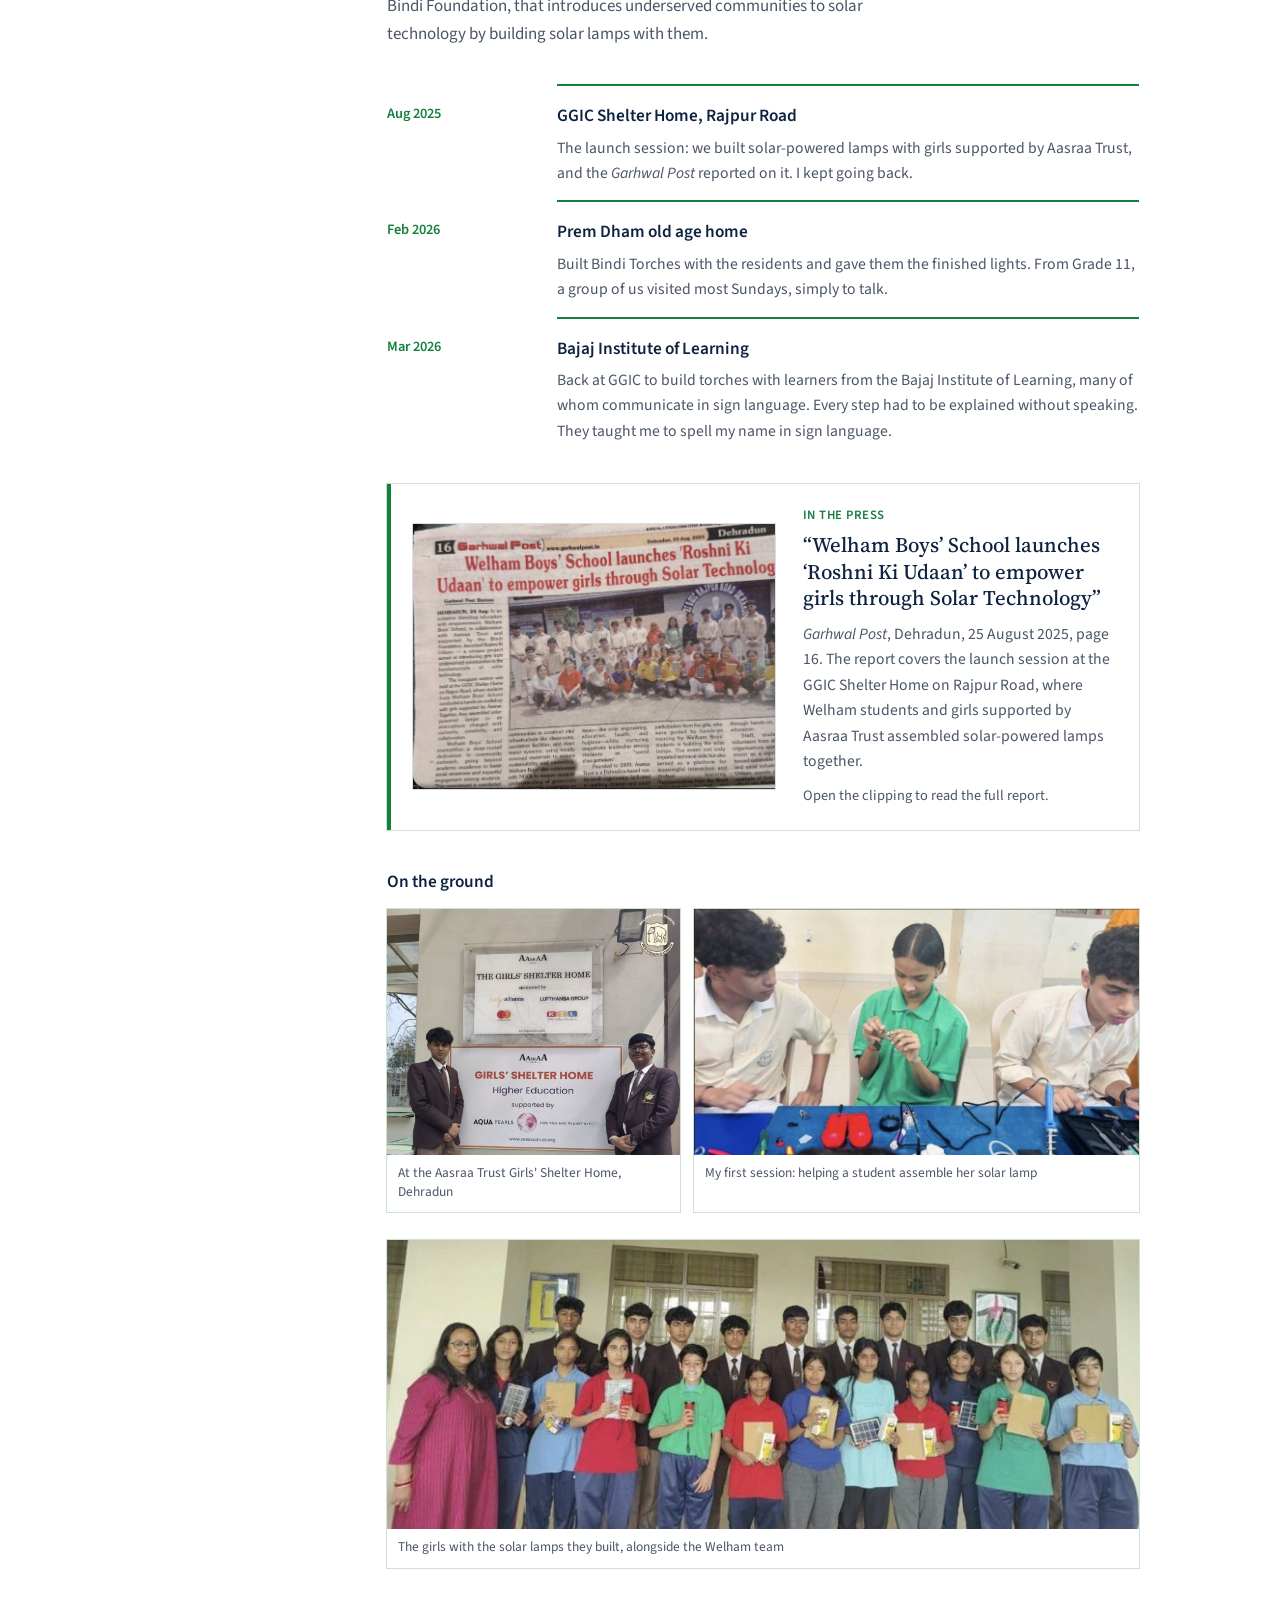
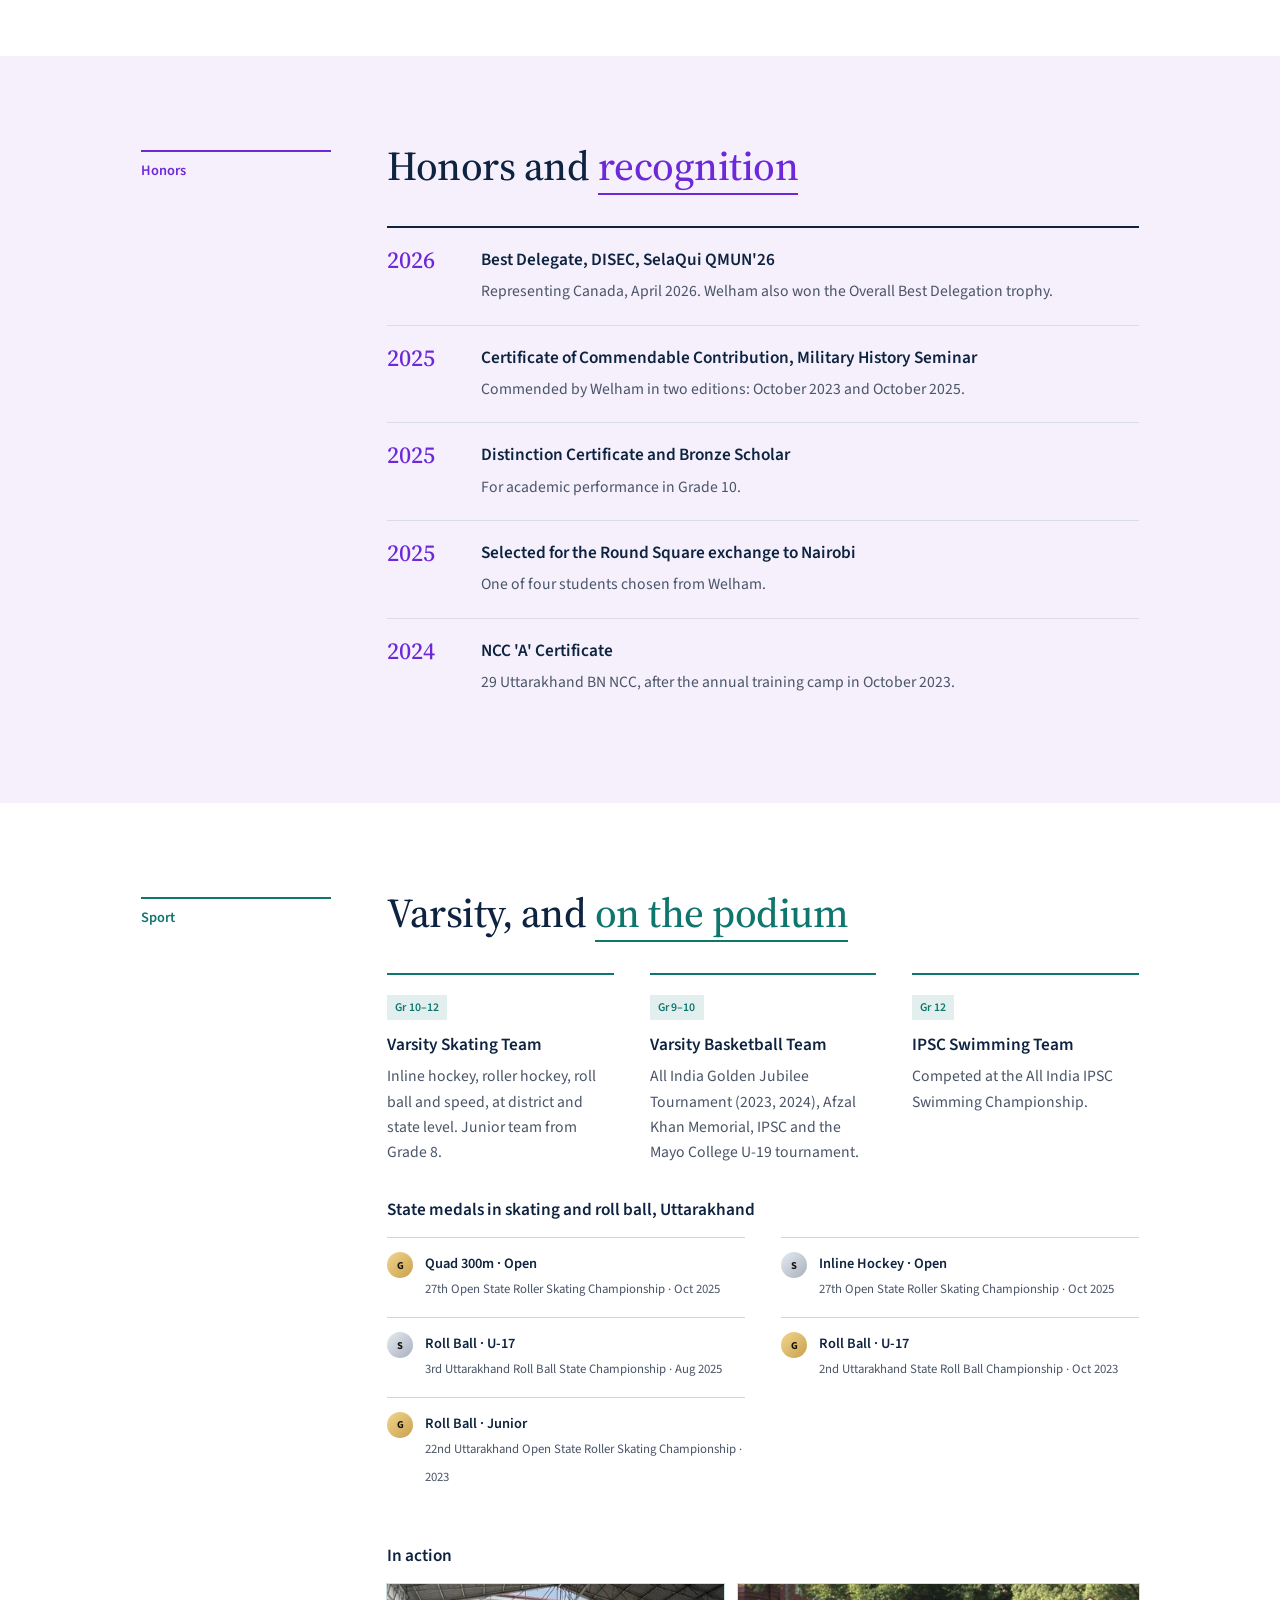
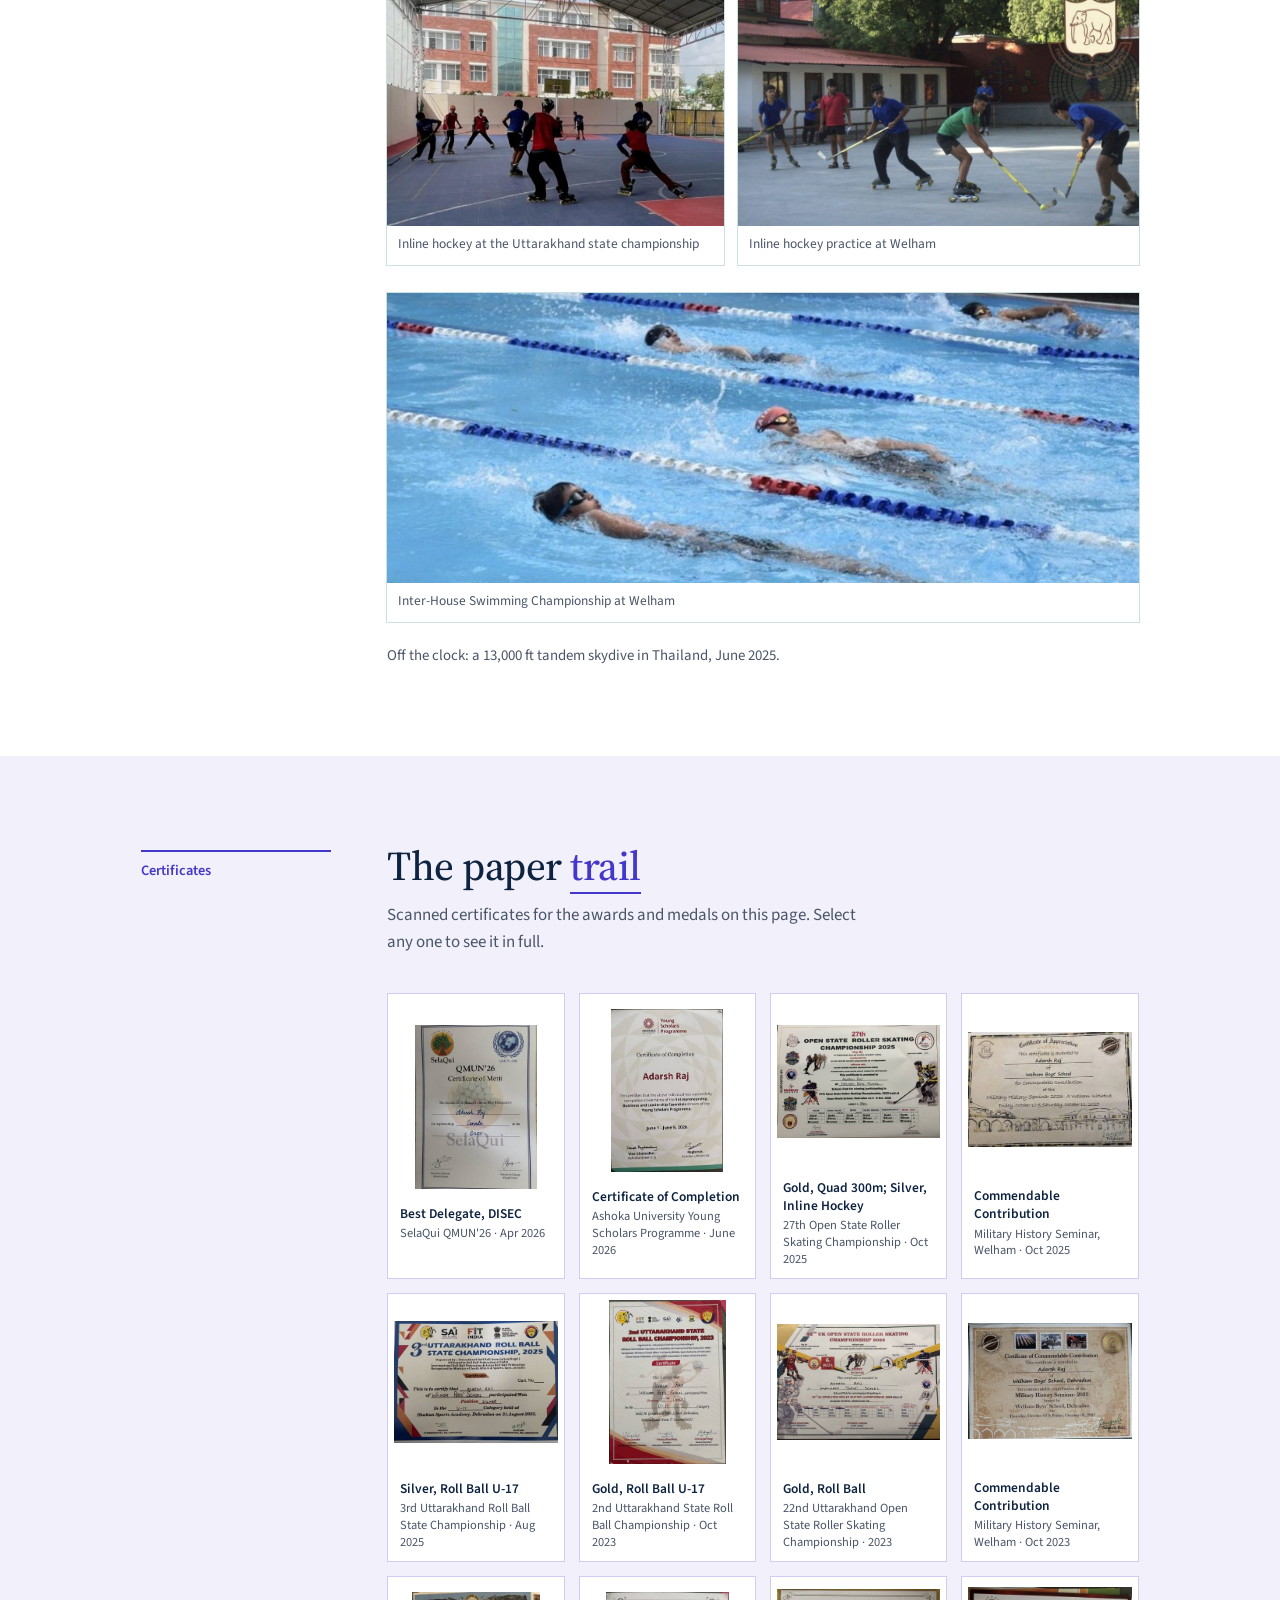
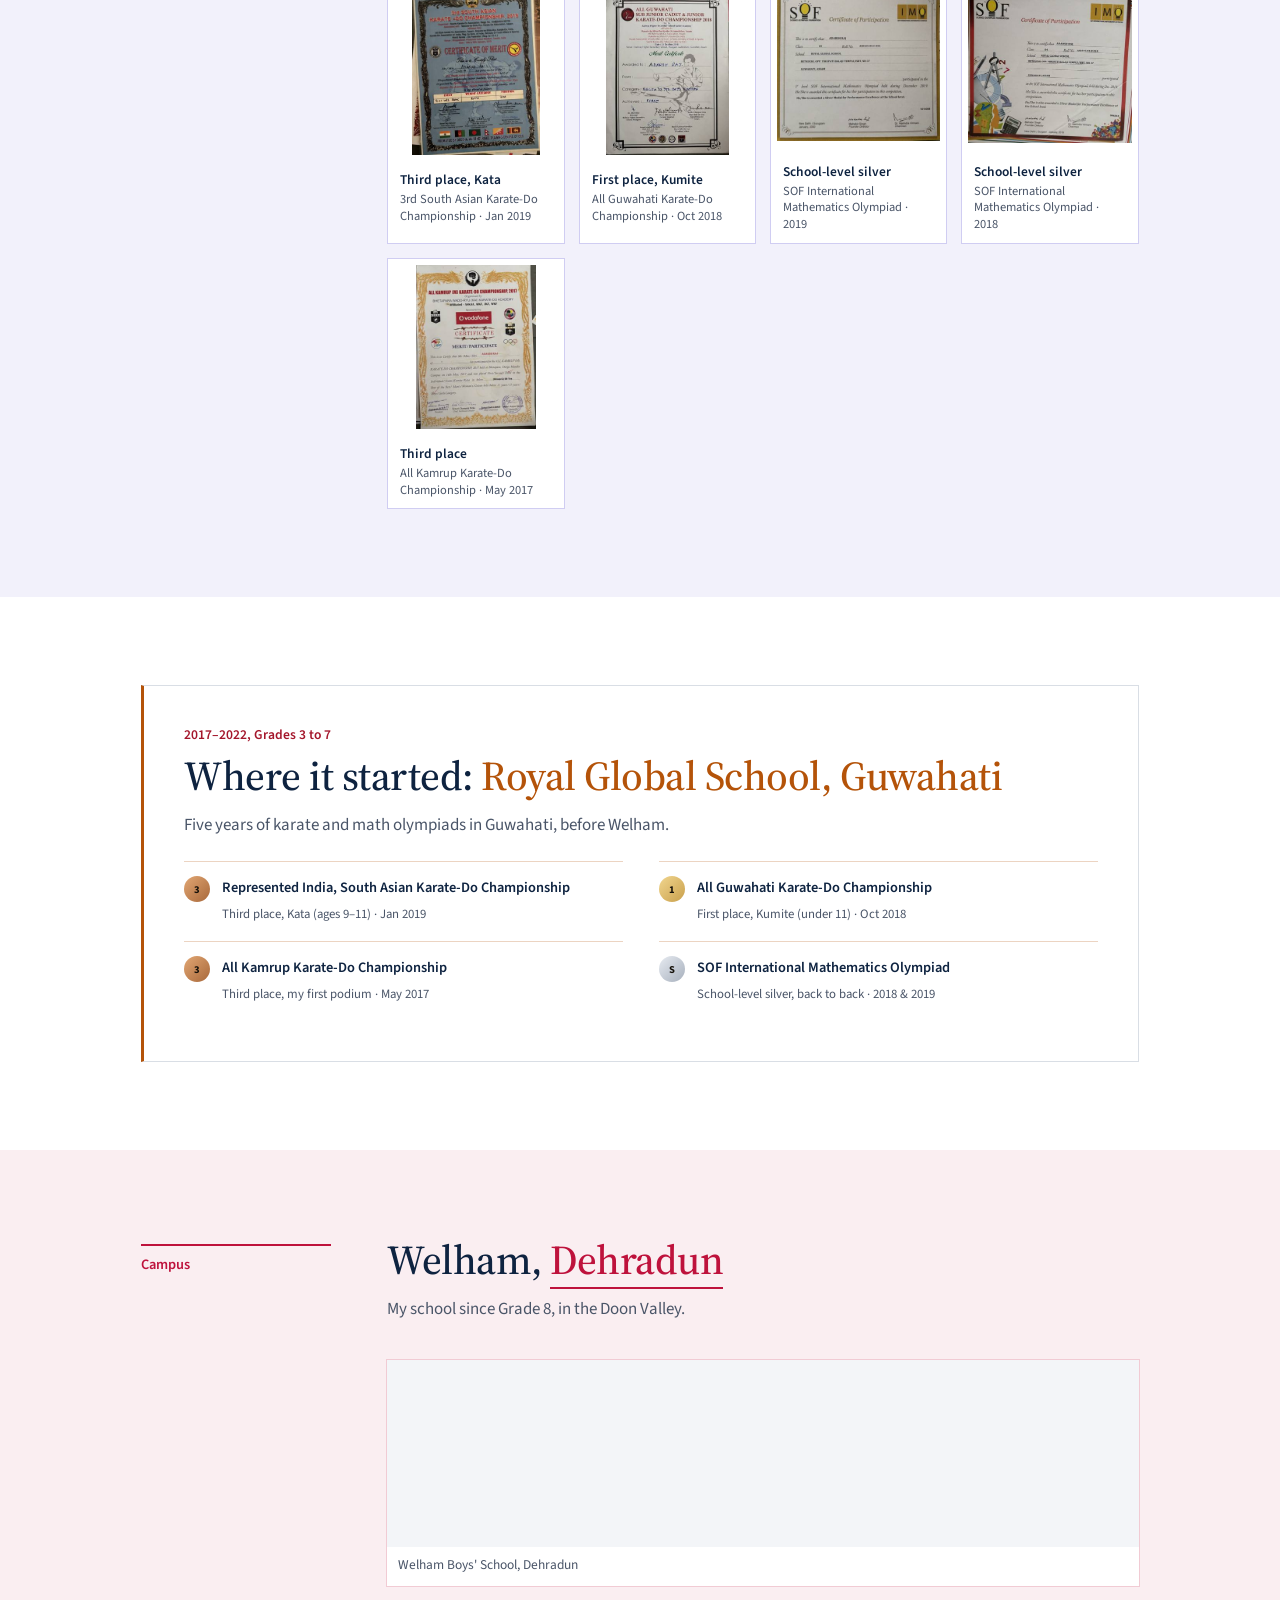
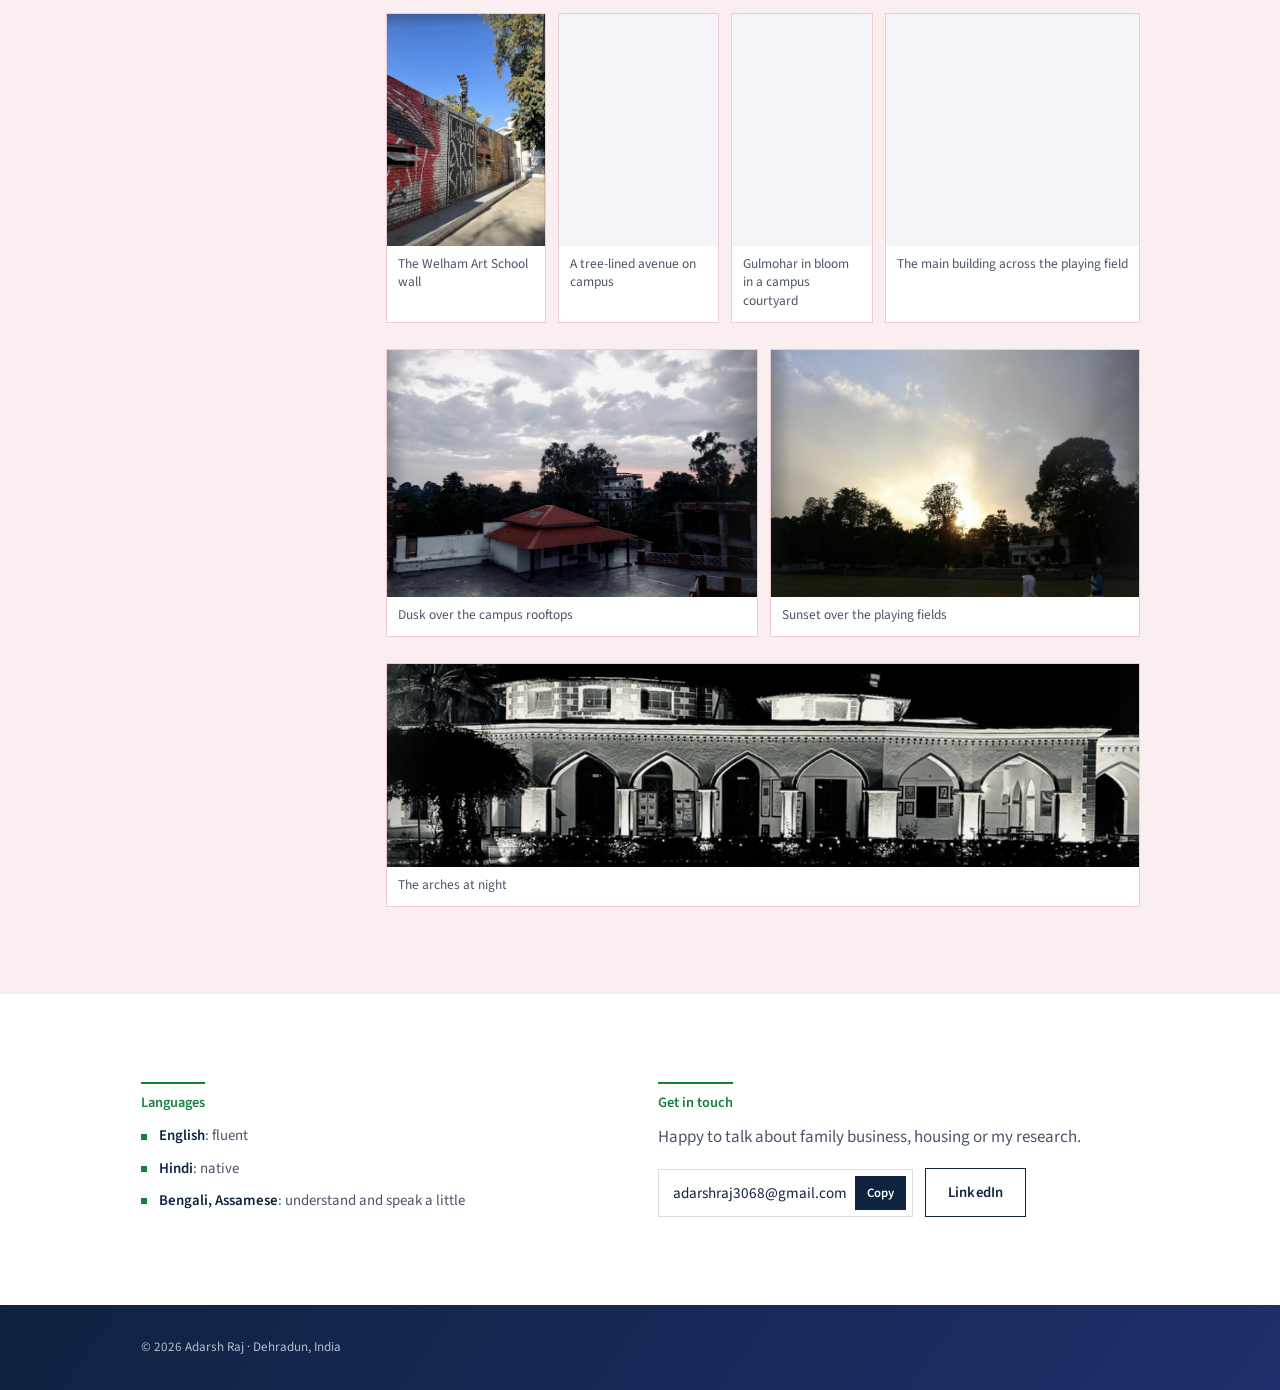
==== commit 84a71903: "Add live animations (motion layer)" ====
--- a/index.html
+++ b/index.html
@@ -409,6 +409,7 @@
 @media (max-width:900px){.mags{grid-template-columns:repeat(3,minmax(0,1fr))}}
 </style>
 <style>body{margin:0}img{max-width:100%}[hidden]{display:none!important}</style>
+<link rel="stylesheet" href="/assets/motion.css">
 </head>
 <body>
 
@@ -757,5 +758,6 @@
 })();
 </script>
 
+<script src="/assets/motion.js" defer></script>
 </body>
 </html>
--- a/assets/motion.css
+++ b/assets/motion.css
@@ -0,0 +1,109 @@
+/* Motion layer for adarshraj.co.in: restrained, editorial movement.
+   Everything here switches off when the visitor prefers reduced motion. */
+
+::selection{background:#FCD38D;color:#0E2340}
+
+/* Reading progress: the multicolour rule under the nav fills as you read */
+.m-progress{position:absolute;left:0;right:0;bottom:-3px;height:3px;background:linear-gradient(90deg,#0F766E,#4338CA,#B45309,#BE123C,#15803D,#6D28D9);transform-origin:0 50%;transform:scaleX(var(--p,0));pointer-events:none;z-index:2}
+html.m-prog nav::after{opacity:.2}
+
+/* Nav: underline that draws on hover and marks the section you are reading */
+.links a{position:relative}
+.links a::after{content:"";position:absolute;left:0;right:0;bottom:0;height:2px;background:currentColor;transform:scaleX(0);transform-origin:0 50%;transition:transform .4s cubic-bezier(.2,.7,.2,1)}
+.links a:hover::after,.links a.m-on::after{transform:scaleX(1)}
+.links a.m-on{color:var(--navy)}
+
+/* Back to top */
+.m-top{position:fixed;right:max(16px,2.4vw);bottom:max(16px,2.4vw);z-index:30;width:46px;height:46px;display:grid;place-items:center;border:0;cursor:pointer;background:#0E2340;color:#fff;box-shadow:0 10px 26px -12px rgba(14,35,64,.6);opacity:0;transform:translateY(12px);pointer-events:none;transition:opacity .35s,transform .35s cubic-bezier(.2,.7,.2,1),background .2s}
+.m-top.m-show{opacity:1;transform:none;pointer-events:auto}
+.m-top:hover{background:#1E2F6B}
+.m-top svg{width:18px;height:18px}
+
+/* Hand-drawn gold stroke under the emphasised words of each page title */
+.hero h1 em{background-image:url("data:image/svg+xml,%3Csvg xmlns='http://www.w3.org/2000/svg' viewBox='0 0 300 16' preserveAspectRatio='none'%3E%3Cpath d='M3 11.5C52 6.5 101 13 150 8.6S246 5.2 297 9.4' fill='none' stroke='%23FCD38D' stroke-width='4.2' stroke-linecap='round'/%3E%3C/svg%3E");background-repeat:no-repeat;background-position:0 100%;background-size:100% .2em;-webkit-box-decoration-break:clone;box-decoration-break:clone;padding-bottom:.06em}
+
+/* Section titles: a thin rule sweeps under the coloured words once the title is in view */
+section .head h2 em{background:linear-gradient(currentColor,currentColor) no-repeat 0 100%/0 .055em;transition:background-size 1.2s cubic-bezier(.6,0,.2,1) .35s;padding-bottom:.02em}
+section .head h2.m-seen em{background-size:100% .055em}
+
+/* Portrait: offset gold frame behind the photo */
+.portrait .ring{position:relative;z-index:1}
+.portrait::before{content:"";position:absolute;inset:0;border:1px solid rgba(252,211,141,.6);transform:translate(14px,14px);pointer-events:none}
+.portrait picture{display:block;height:100%}
+
+/* Ticker of themes under the cover band */
+.m-ticker{position:relative;z-index:1;overflow:hidden;background:#fff;border-bottom:1px solid var(--line);padding:17px 0;-webkit-mask-image:linear-gradient(90deg,transparent,#000 7%,#000 93%,transparent);mask-image:linear-gradient(90deg,transparent,#000 7%,#000 93%,transparent)}
+.m-track{display:flex;align-items:center;width:max-content}
+.m-track span{font:500 1.28rem/1.2 var(--display);color:var(--navy);white-space:nowrap;letter-spacing:-.005em;margin-right:30px}
+.m-track span.it{font:600 .8rem/1 var(--body);letter-spacing:.16em;text-transform:uppercase;color:#4A5568}
+.m-track i{flex:none;width:7px;height:7px;margin-right:30px;background:var(--c,#0F766E)}
+
+/* Hover: photos lift, certificates lift, magazine covers tilt, impact cards rise */
+.photos button{overflow:hidden;transition:box-shadow .3s,transform .45s cubic-bezier(.2,.7,.2,1)}
+.photos img{transition:transform .8s cubic-bezier(.2,.7,.2,1);transform-origin:50% 100%}
+.photos button:hover{transform:translateY(-4px);box-shadow:0 0 0 1px var(--ac),0 22px 38px -26px rgba(14,35,64,.55)}
+.photos button:hover img{transform:scale(1.04)}
+.gallery button{transition:transform .35s cubic-bezier(.2,.7,.2,1),border-color .2s,box-shadow .35s}
+.gallery button:hover{box-shadow:0 18px 34px -24px rgba(14,35,64,.5)}
+.impact{transition:transform .45s cubic-bezier(.2,.7,.2,1),box-shadow .45s}
+.impact:hover{transform:translateY(-4px);box-shadow:0 24px 44px -30px rgba(14,35,64,.45)}
+.mag .cv{transition:transform .5s cubic-bezier(.2,.7,.2,1),box-shadow .5s}
+.mag:hover .cv,.mag:focus-visible .cv{box-shadow:0 22px 34px -18px rgba(14,35,64,.6)}
+.m-tilt{transform:perspective(900px) rotateX(var(--rx,0deg)) rotateY(var(--ry,0deg));transition:transform .6s cubic-bezier(.2,.7,.2,1)}
+.mag:hover .cv.m-tilt,.mag:focus-visible .cv.m-tilt{transform:perspective(900px) translateY(-6px) rotateX(var(--rx,0deg)) rotateY(var(--ry,0deg))}
+.btn{transition:transform .25s cubic-bezier(.2,.7,.2,1),background .2s,color .2s,border-color .2s}
+.btn:hover{transform:translateY(-2px)}
+
+/* Desktop: each section's label stays in view while you read that section */
+@media (min-width:900px){
+  section:has(> .wrap > .head) .head .eyebrow{position:sticky;top:96px;grid-row:1 / span 60;align-self:start}
+}
+
+@media (prefers-reduced-motion:no-preference){
+  @view-transition{navigation:auto}
+
+  /* Cover band: slow drift of the gradient */
+  main > .wrap:first-child{background-size:170% 170%;animation:m-sheen 22s ease-in-out infinite alternate}
+
+  /* Opening sequence */
+  .hero .crumbs{animation:m-up .9s cubic-bezier(.2,.7,.2,1) .05s both}
+  .hero .eyebrow{animation:m-wipe 1s cubic-bezier(.6,0,.2,1) .15s both}
+  .hero h1{animation:m-up 1.05s cubic-bezier(.2,.7,.2,1) .25s both}
+  .hero h1 em{animation:m-mark 1.2s cubic-bezier(.6,0,.2,1) 1.05s both}
+  .hero .lede{animation:m-up 1.05s cubic-bezier(.2,.7,.2,1) .45s both}
+  .hero .ctas{animation:m-up 1.05s cubic-bezier(.2,.7,.2,1) .6s both}
+  .hero .portrait{animation:m-photo 1.3s cubic-bezier(.2,.7,.2,1) .2s both}
+  .hero .portrait::before{animation:m-frame 1.4s cubic-bezier(.2,.7,.2,1) .9s both}
+  .hero .portrait .ring{animation:m-float 8s ease-in-out 2.2s infinite}
+  main > .wrap:first-child .stats{animation:m-up 1.05s cubic-bezier(.2,.7,.2,1) .8s both}
+  .m-ticker .m-track{animation:m-tick 70s linear infinite}
+  .m-ticker:hover .m-track{animation-play-state:paused}
+  .m-ticker{animation:m-fade 1.2s ease 1.1s both}
+
+  /* Scroll reveals (only for elements below the fold at load) */
+  html.m-js .m-r{opacity:0;transform:translateY(24px);transition:opacity .9s cubic-bezier(.2,.7,.2,1) var(--d,0s),transform .9s cubic-bezier(.2,.7,.2,1) var(--d,0s)}
+  html.m-js .m-r.m-photo{transform:translateY(24px) scale(.985)}
+  html.m-js .m-r.m-wipe{opacity:1;transform:none;clip-path:inset(0 100% 0 0);transition:clip-path 1s cubic-bezier(.6,0,.2,1) var(--d,0s)}
+  html.m-js .m-r.m-in{opacity:1;transform:none;clip-path:inset(0 0 0 0)}
+
+  /* Housing chart: bars grow from the baseline */
+  html.m-js .lchart .bar path{transform-box:fill-box;transform-origin:50% 100%;transform:scaleY(0);transition:transform 1.1s cubic-bezier(.2,.7,.2,1) calc(var(--bi,0) * 90ms + .15s)}
+  html.m-js .lchart.m-seen .bar path{transform:none}
+  html.m-js .lchart .val{opacity:0;transition:opacity .6s ease 1.1s}
+  html.m-js .lchart.m-seen .val{opacity:1}
+
+  /* Lightbox */
+  .lb:not([hidden]){animation:m-fade .3s ease both}
+  .lb:not([hidden]) img,.lb:not([hidden]) #lbTile{animation:m-zoom .5s cubic-bezier(.2,.7,.2,1) both}
+}
+
+@keyframes m-up{from{opacity:0;transform:translateY(18px)}}
+@keyframes m-wipe{from{clip-path:inset(0 100% 0 0)}to{clip-path:inset(0 0 0 0)}}
+@keyframes m-mark{from{background-size:0% .2em}}
+@keyframes m-photo{from{opacity:0;transform:translateY(24px) scale(.97)}}
+@keyframes m-frame{from{opacity:0;transform:translate(0,0)}}
+@keyframes m-float{50%{transform:translateY(-7px)}}
+@keyframes m-sheen{from{background-position:0% 40%}to{background-position:100% 60%}}
+@keyframes m-tick{to{transform:translateX(-50%)}}
+@keyframes m-fade{from{opacity:0}}
+@keyframes m-zoom{from{opacity:0;transform:scale(.965)}}
